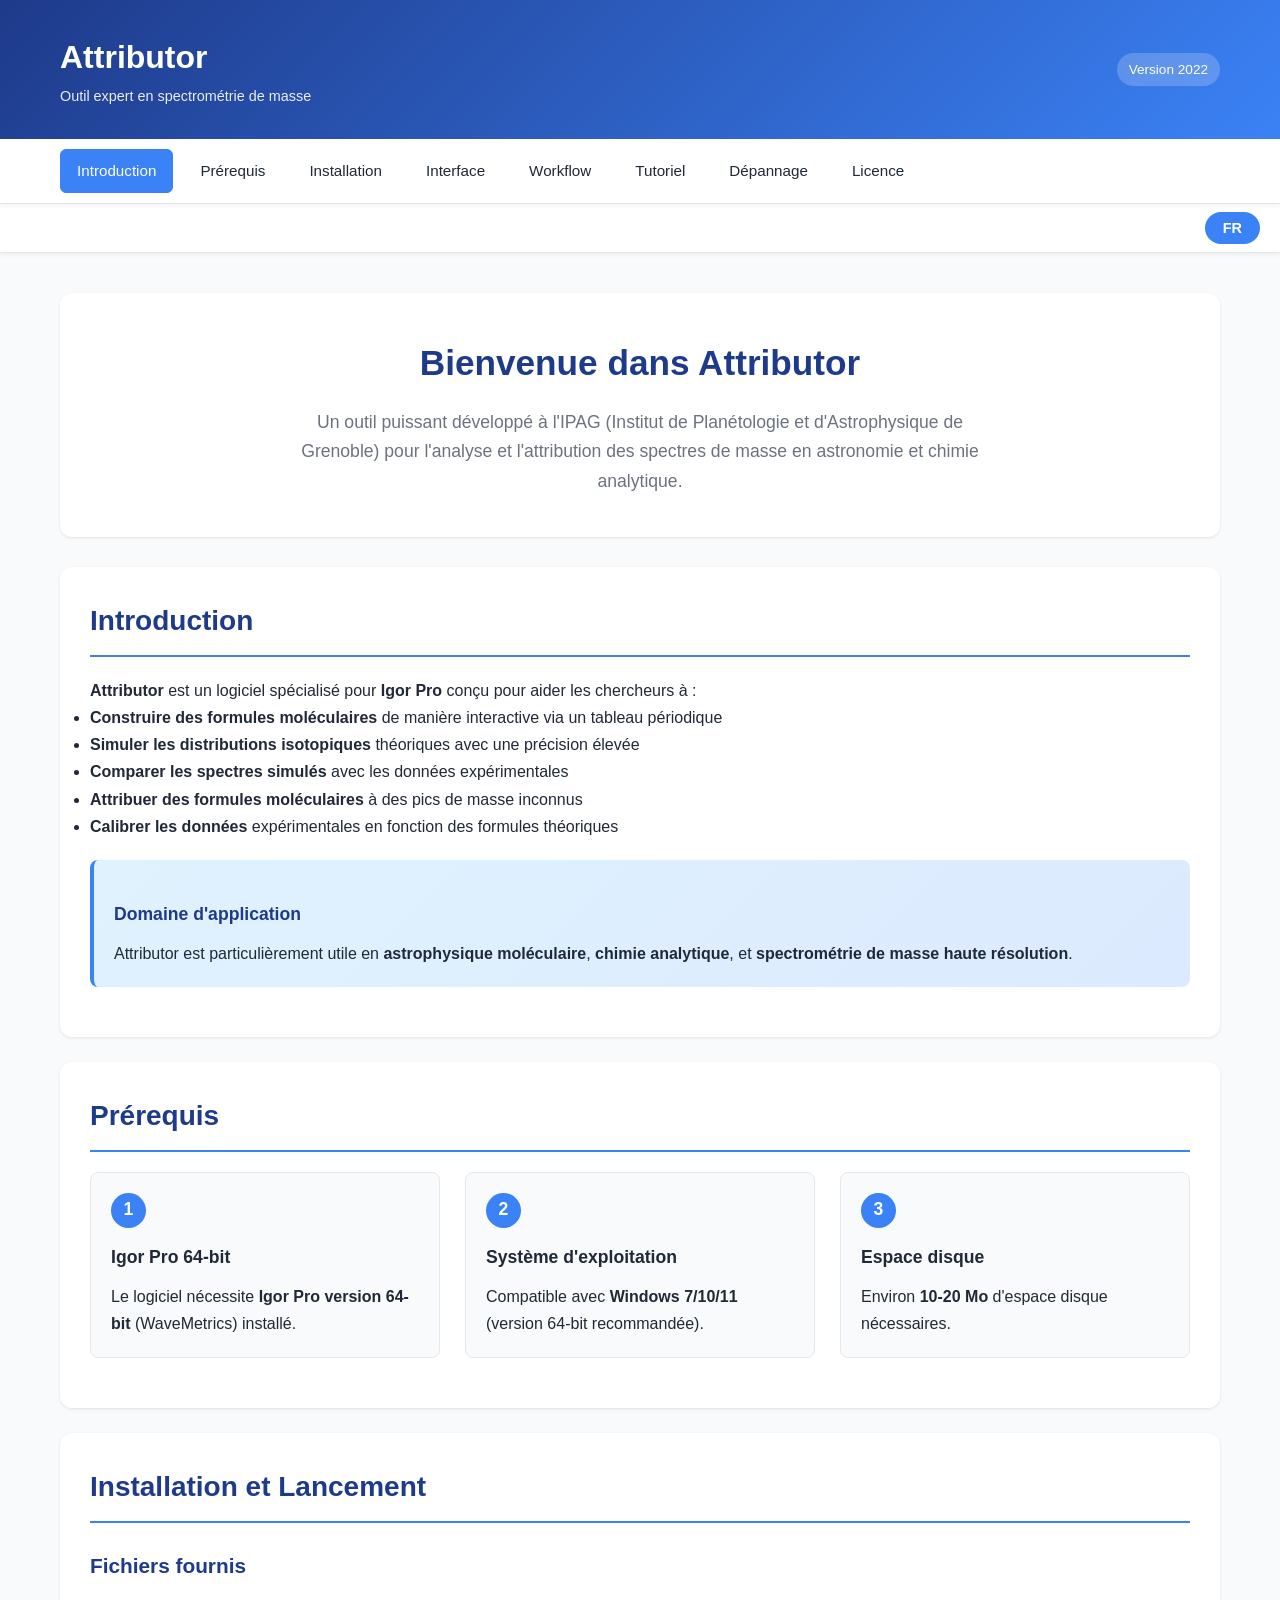
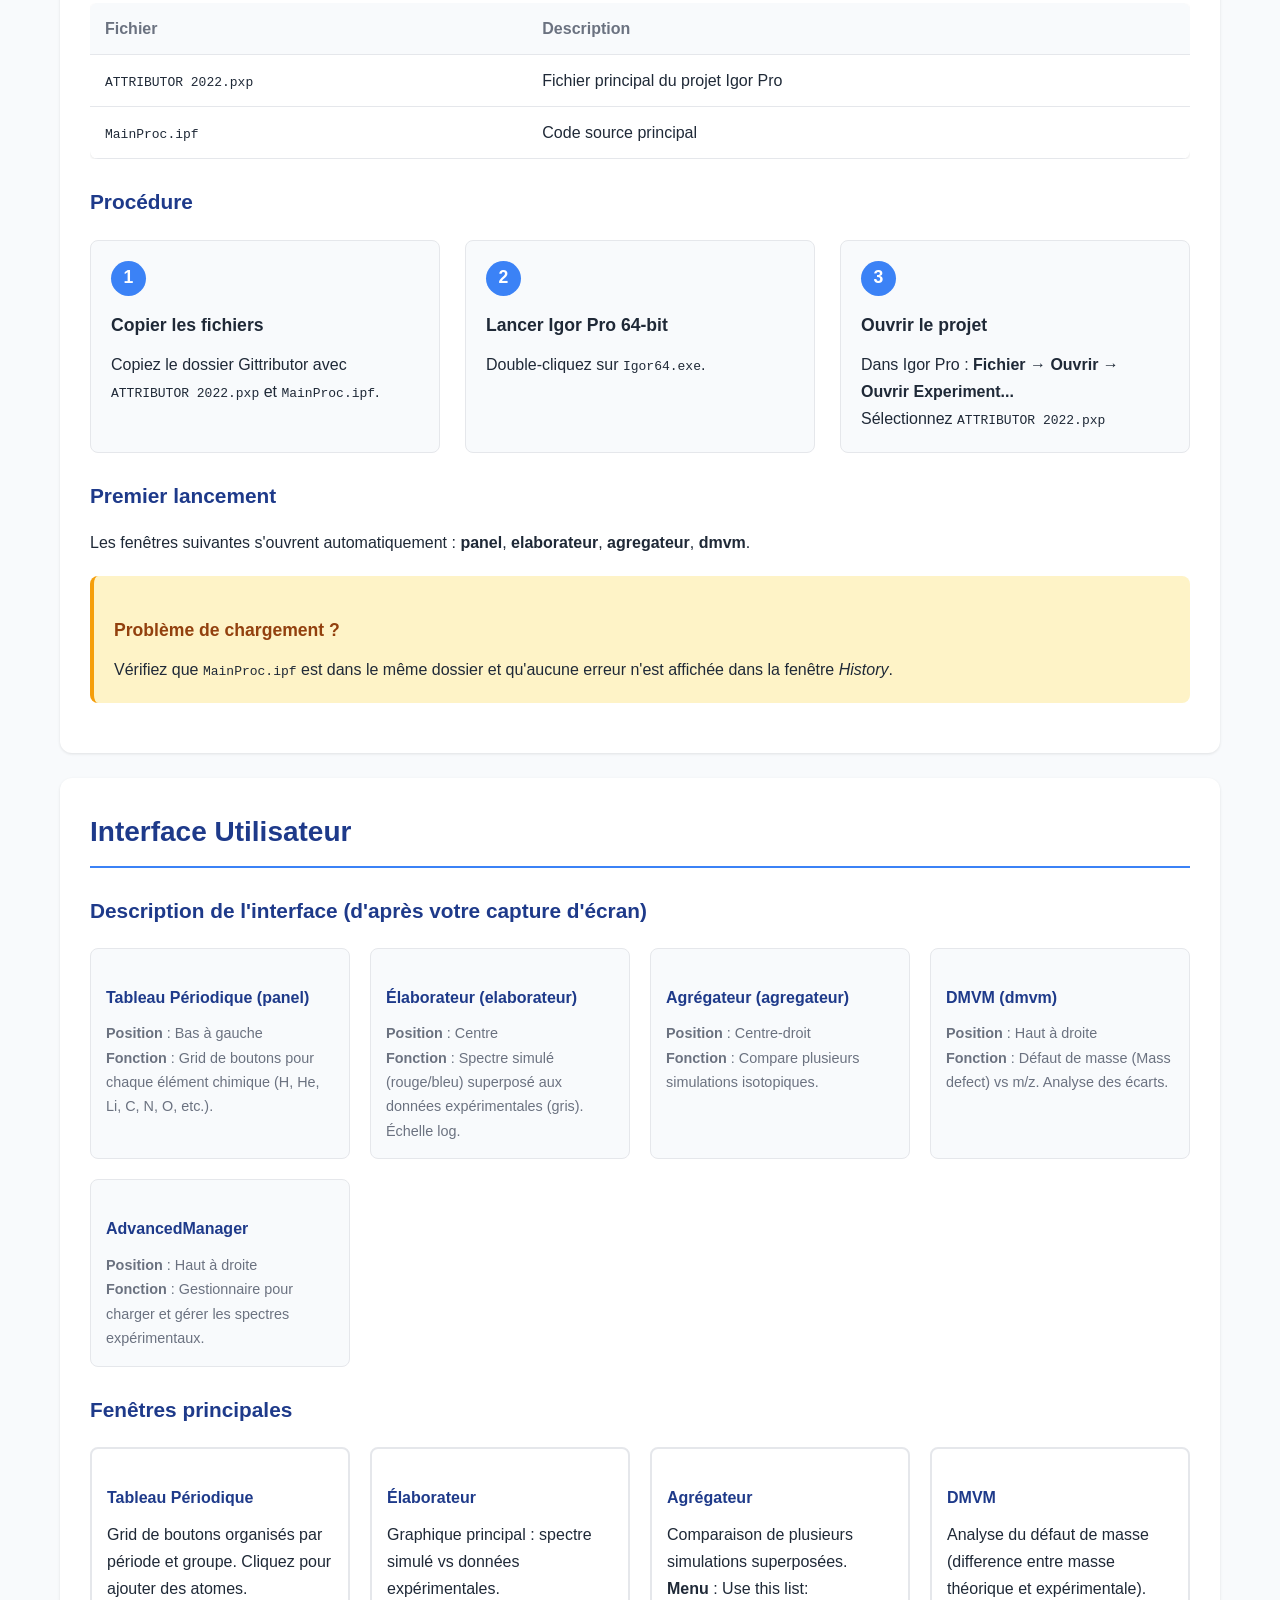
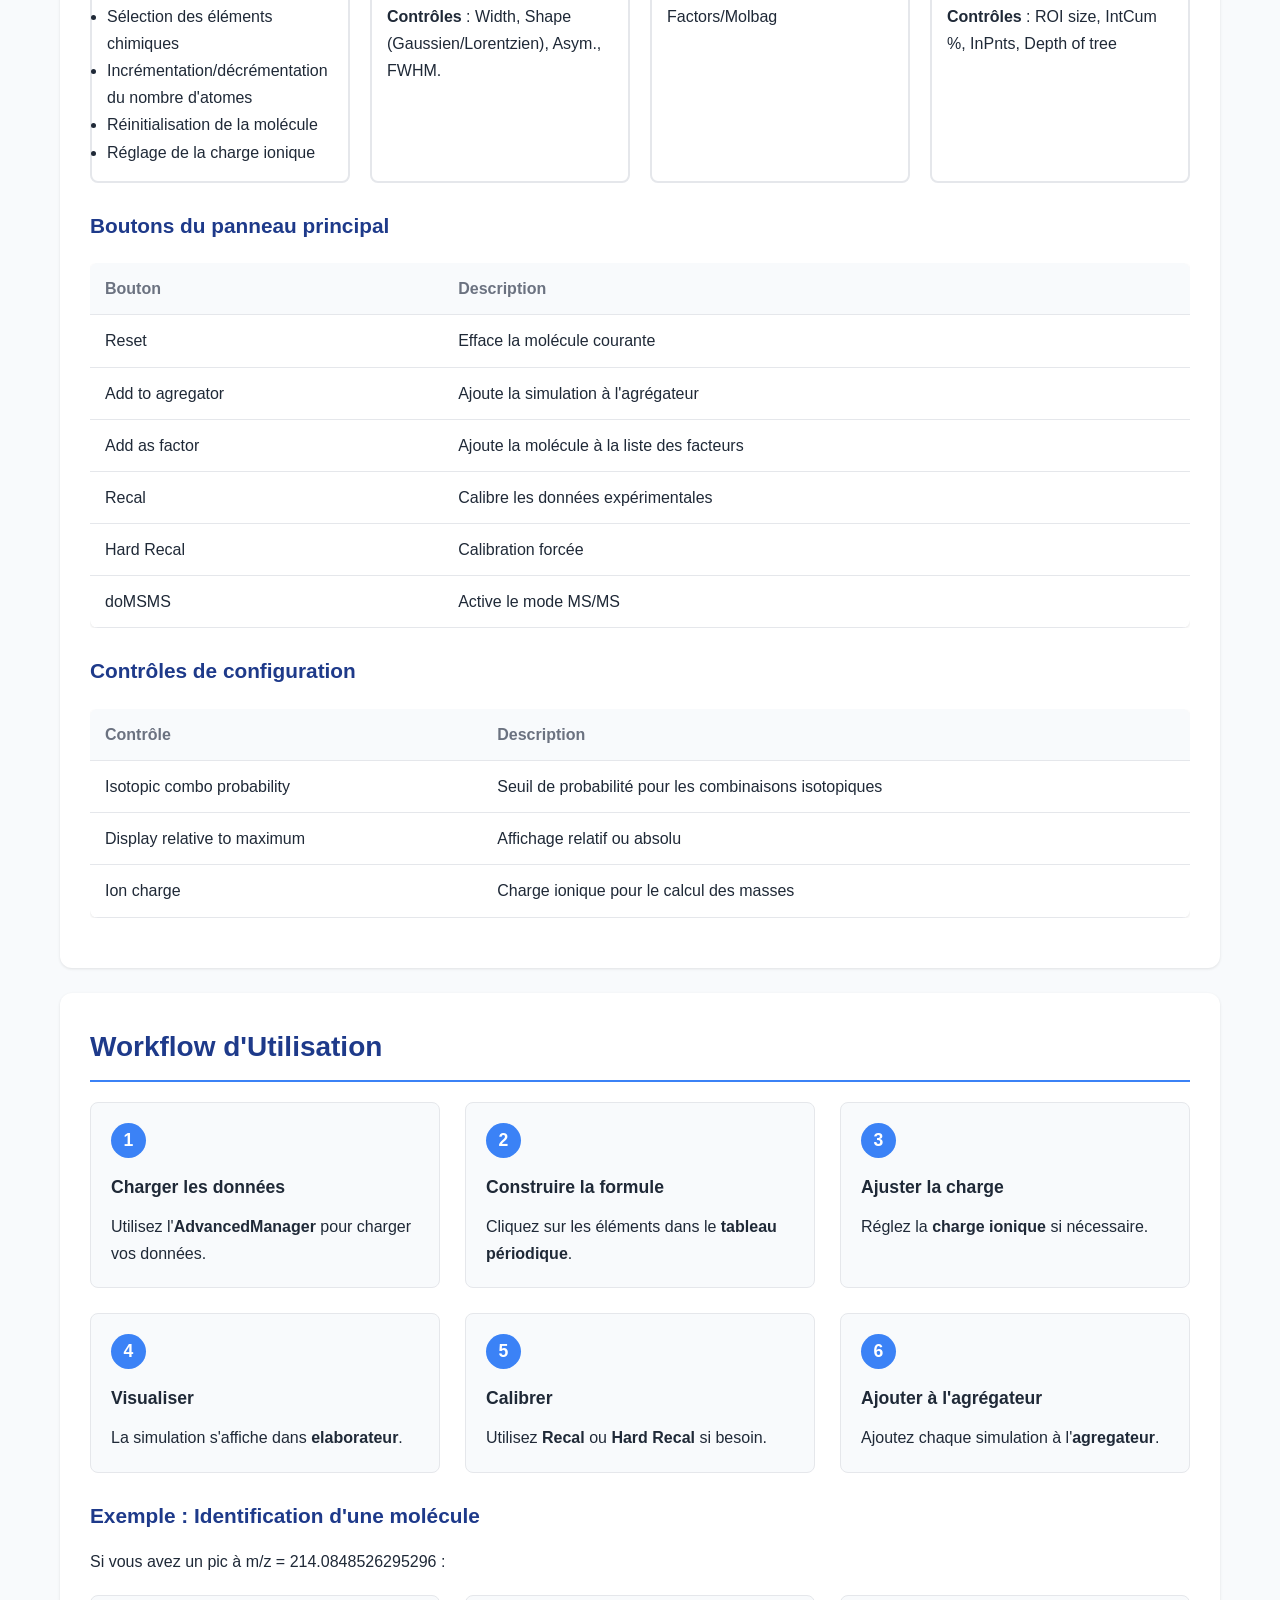
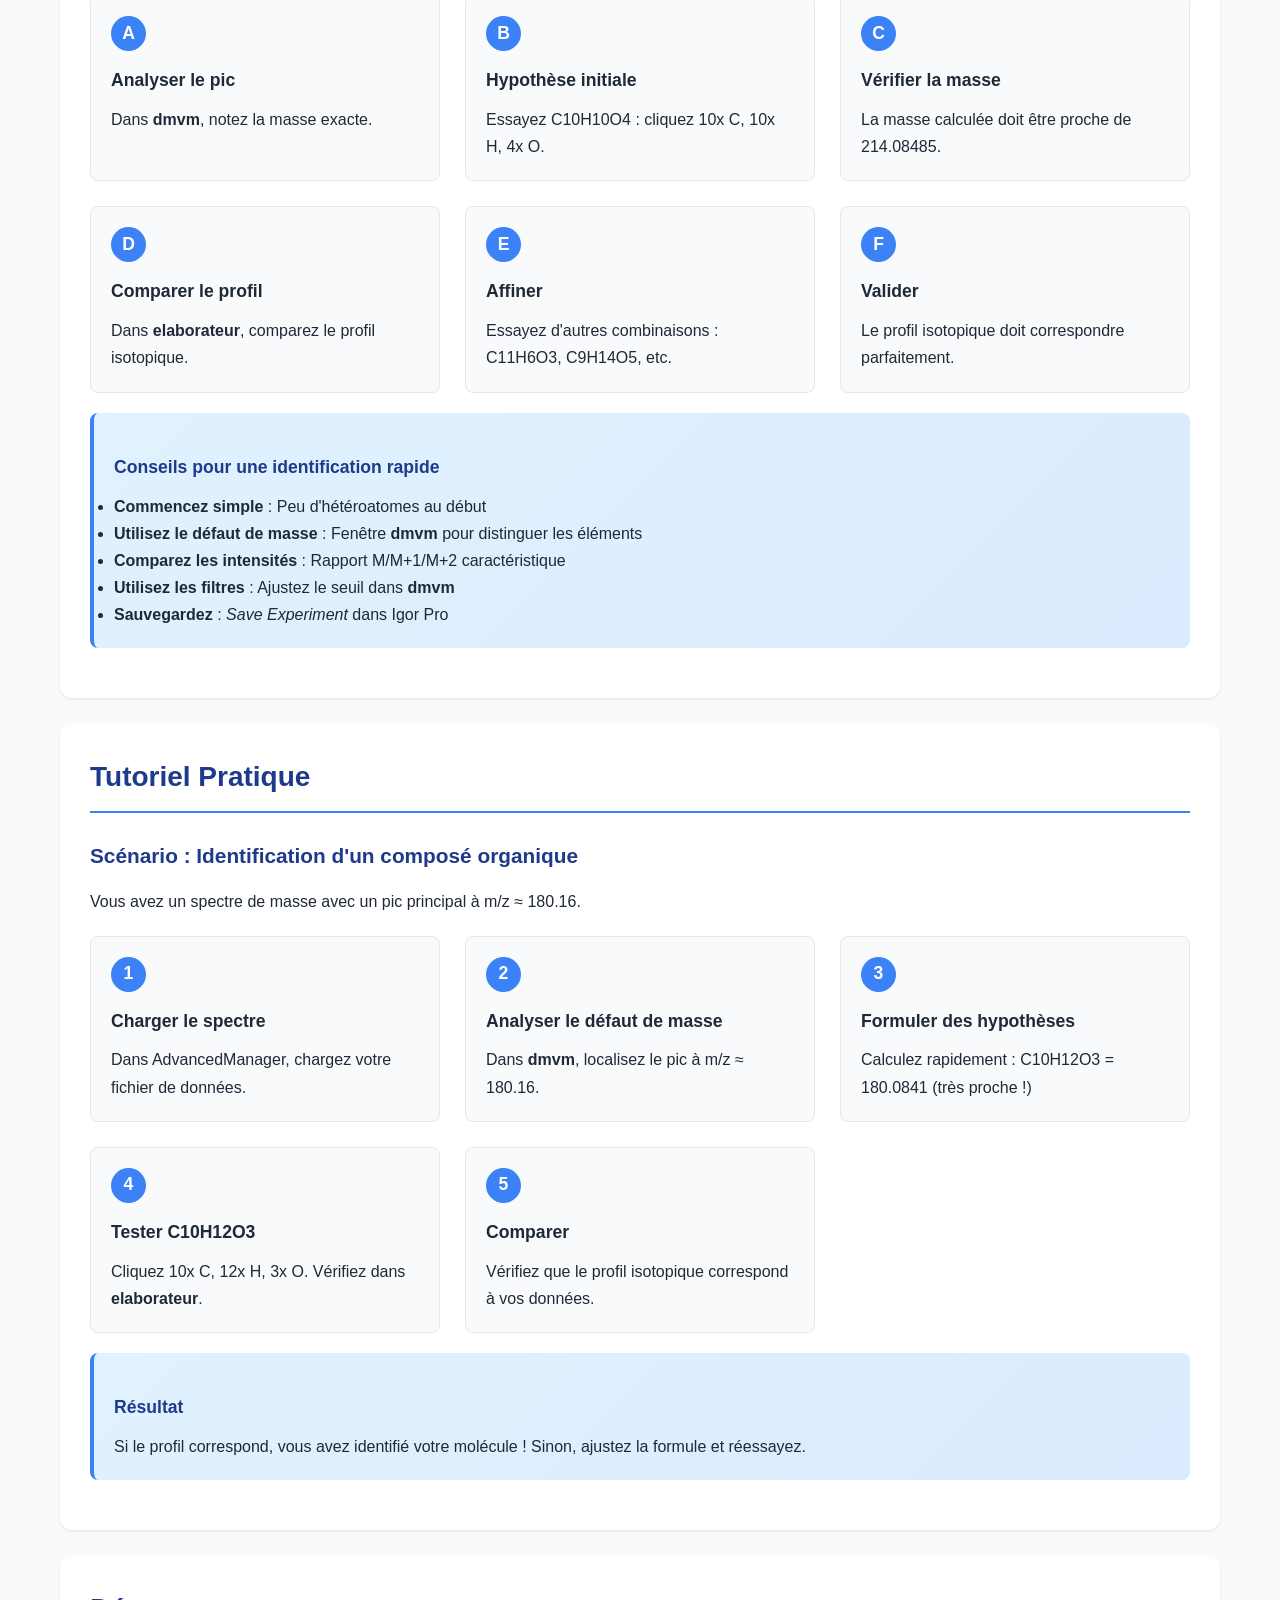
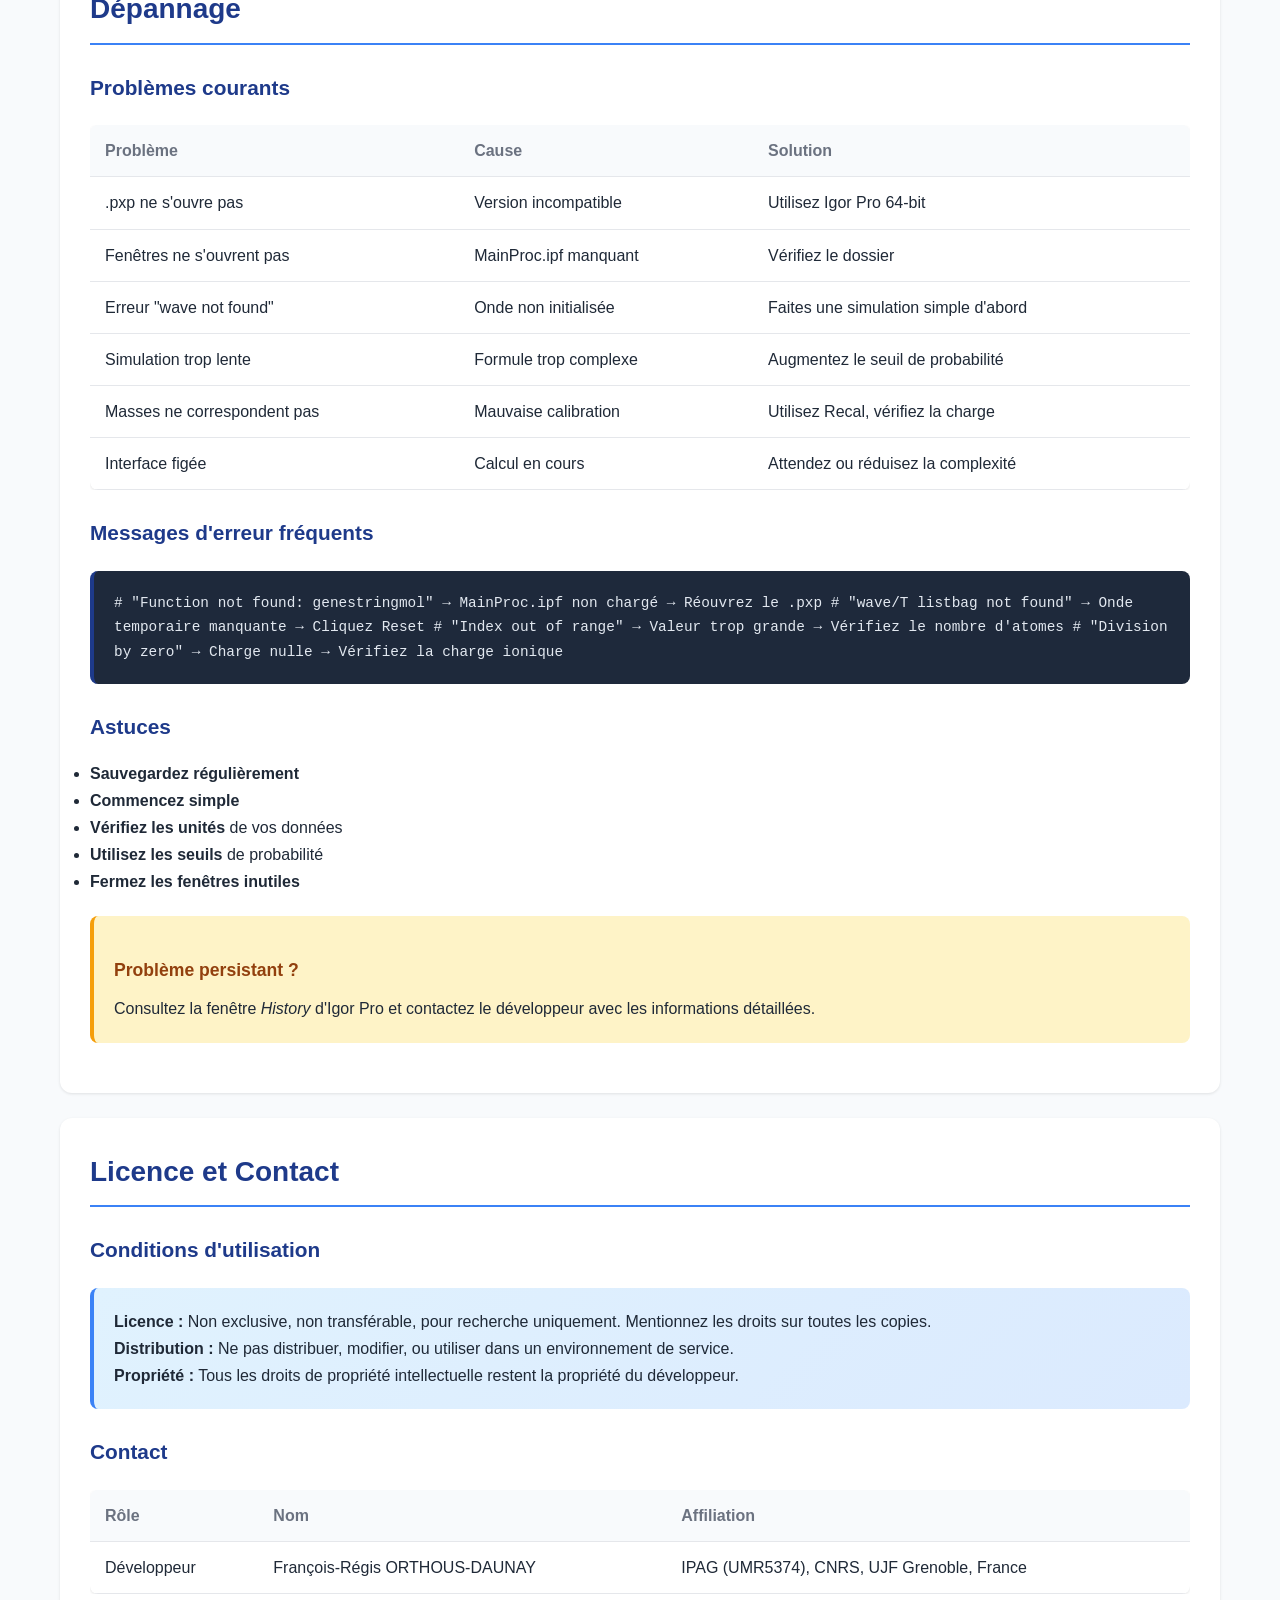
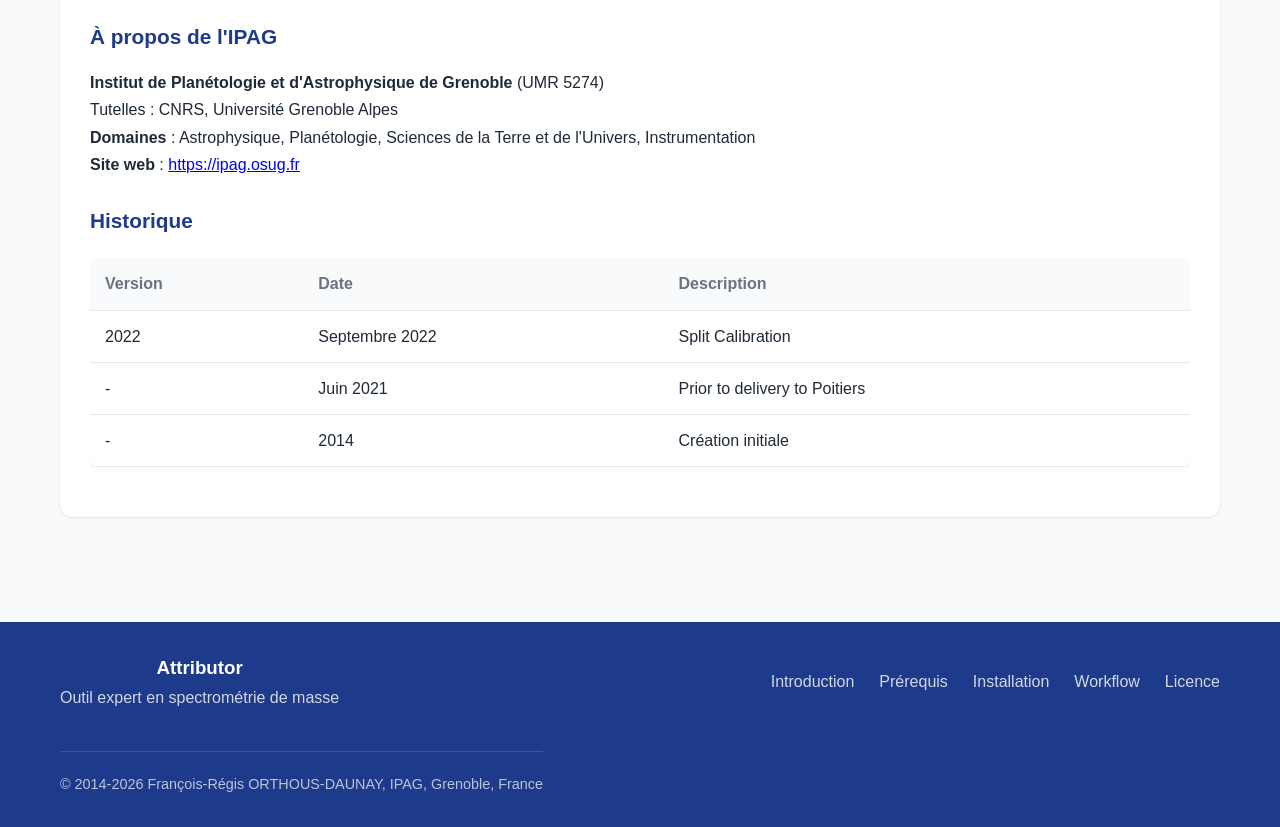
==== index.html @ c061972f "Add comprehensive full user guide with FR/EN language toggle - Created attributor-guide-full.html wi" ====
<!DOCTYPE html>
<html lang="fr">
<head>
    <meta charset="UTF-8">
    <meta http-equiv="refresh" content="0; url=attributor-guide.html">
    <title>Redirection vers Attributor Guide</title>
</head>
<body>
    <p>Si vous n'êtes pas redirigé automatiquement, cliquez <a href="attributor-guide.html">ici</a>.</p>
</body>
</html>
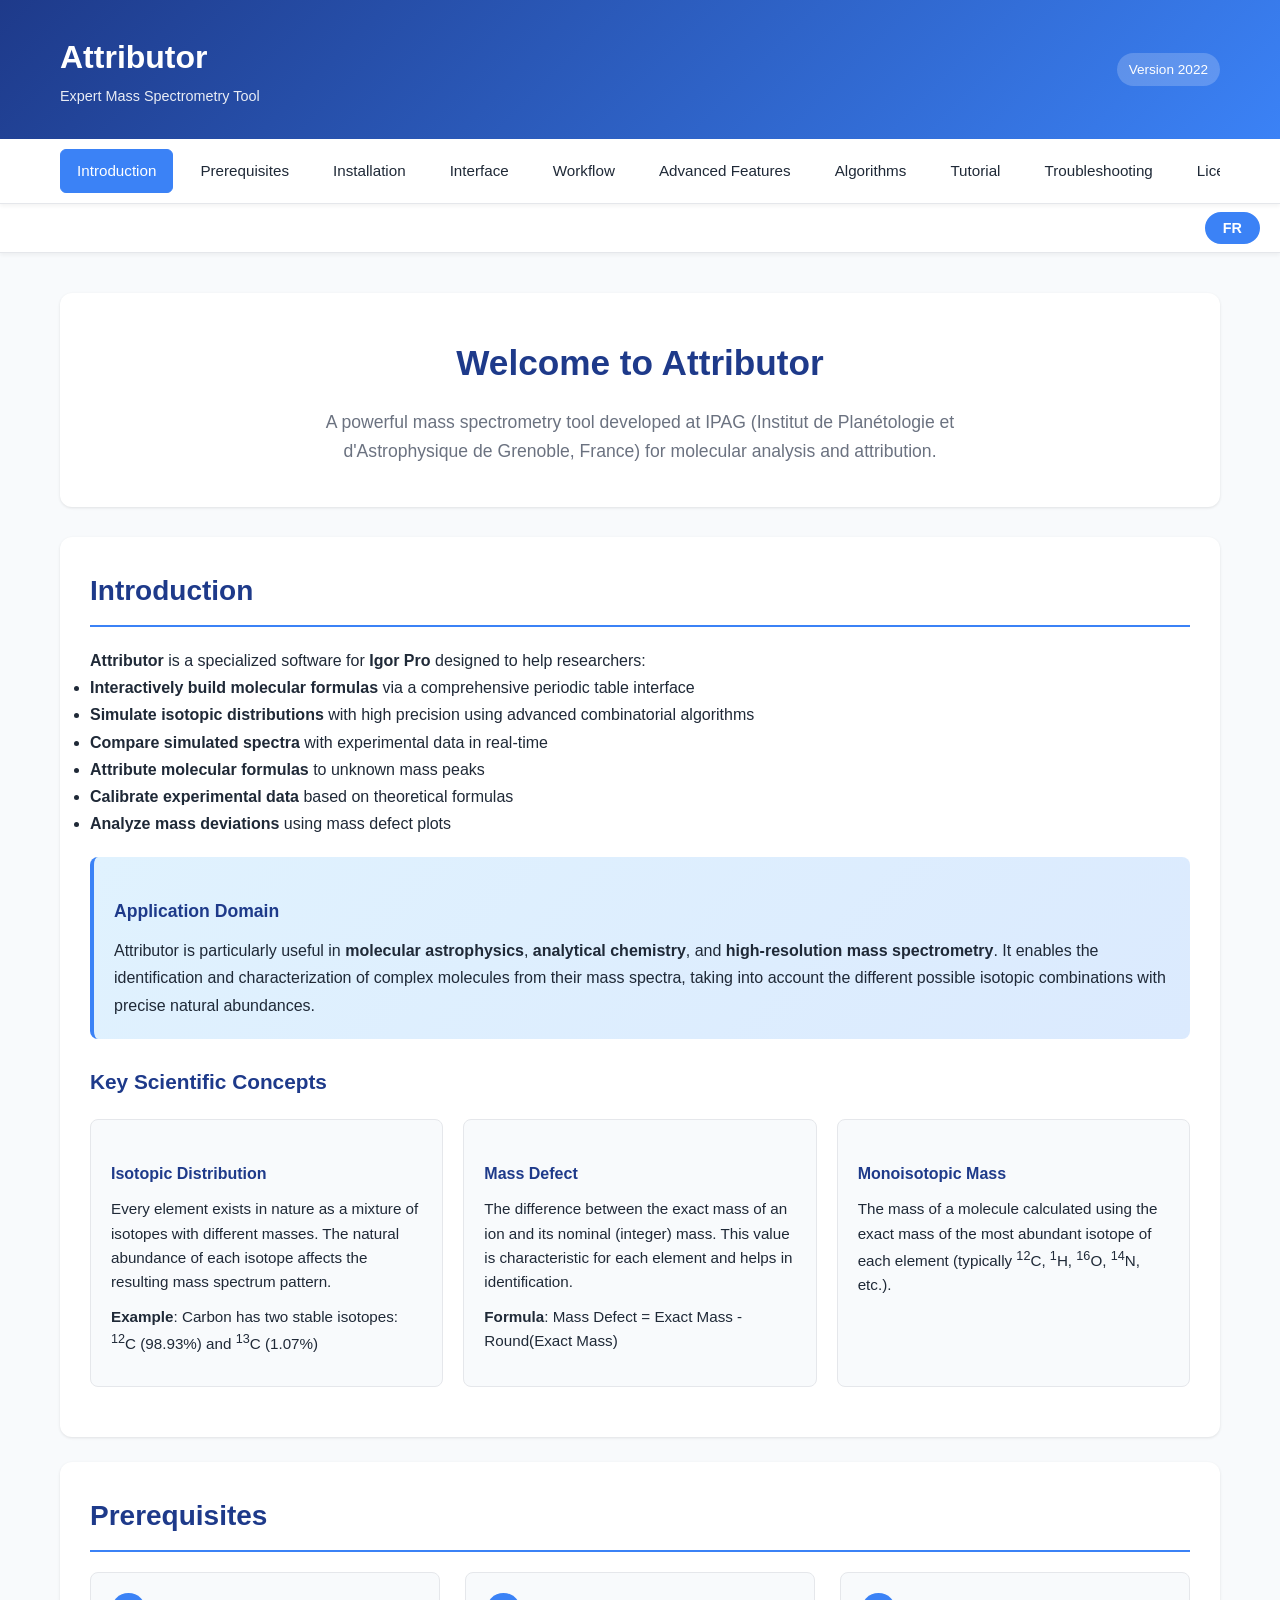
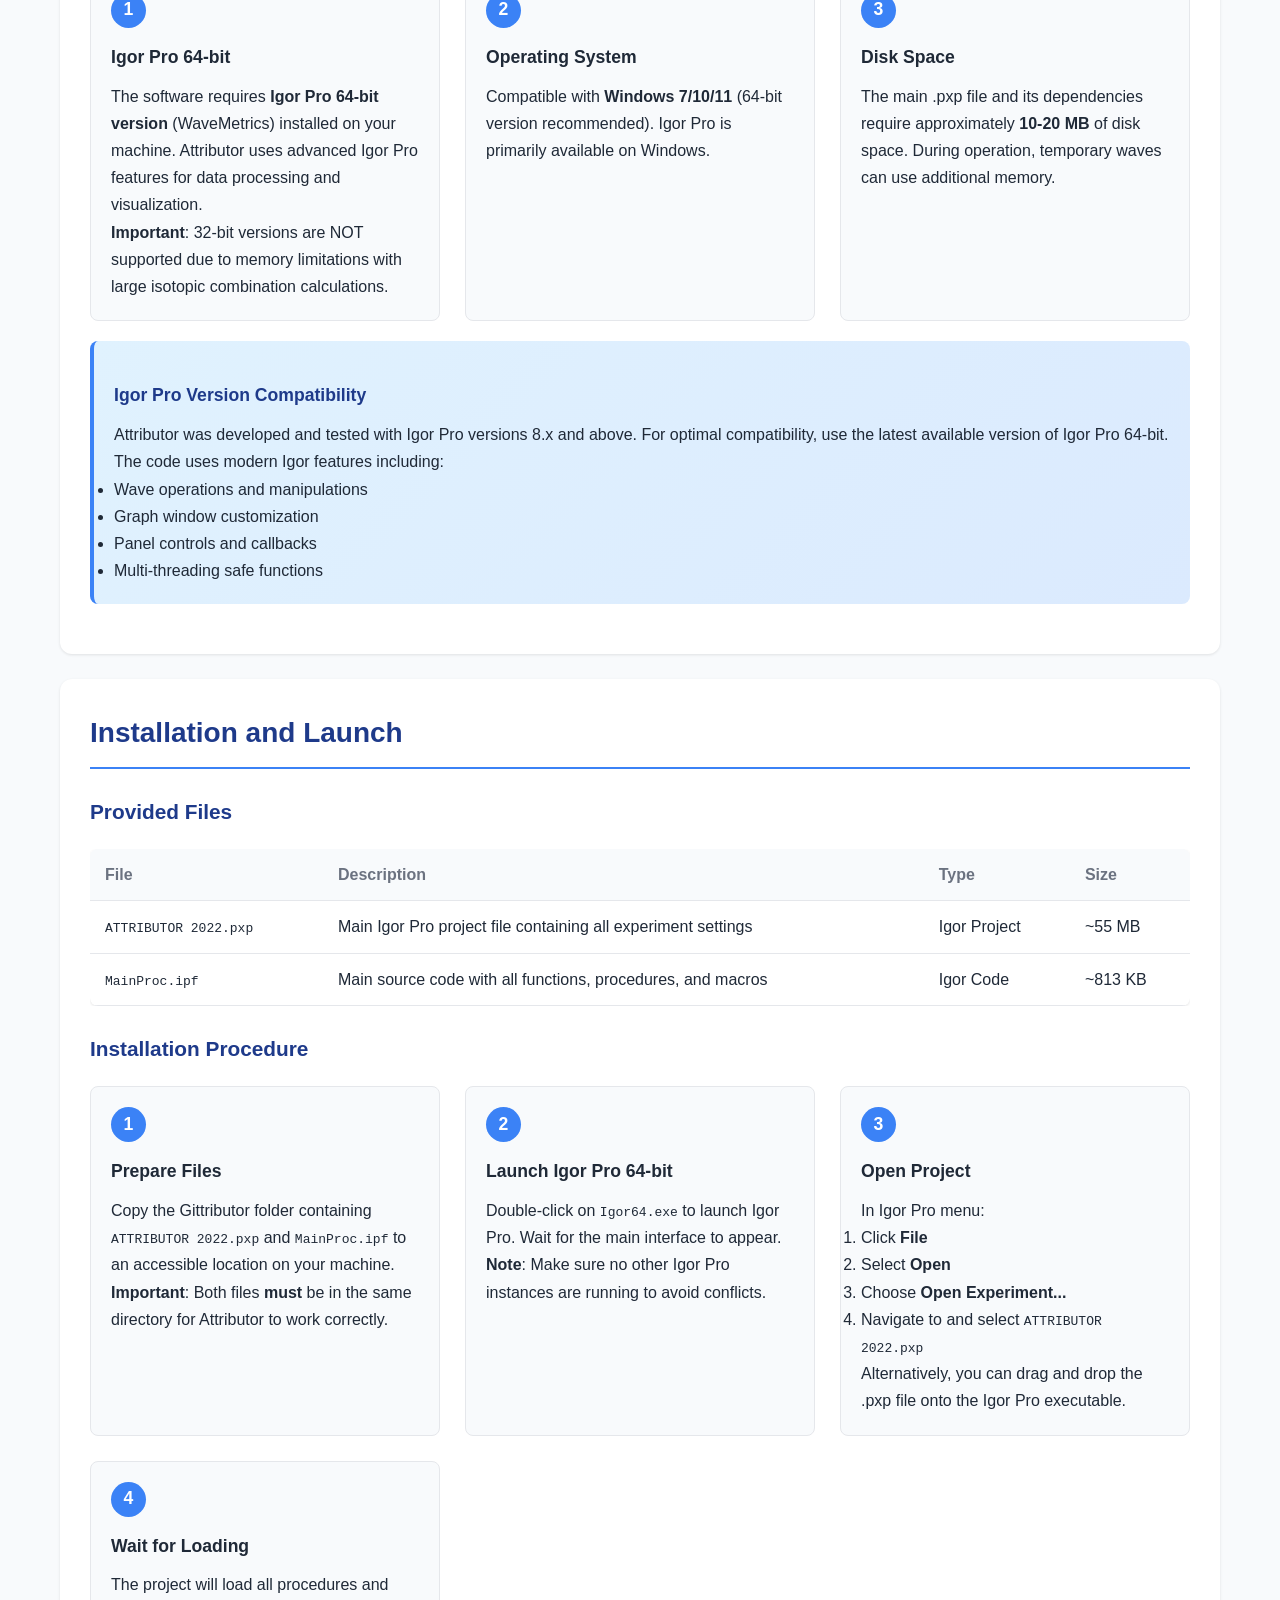
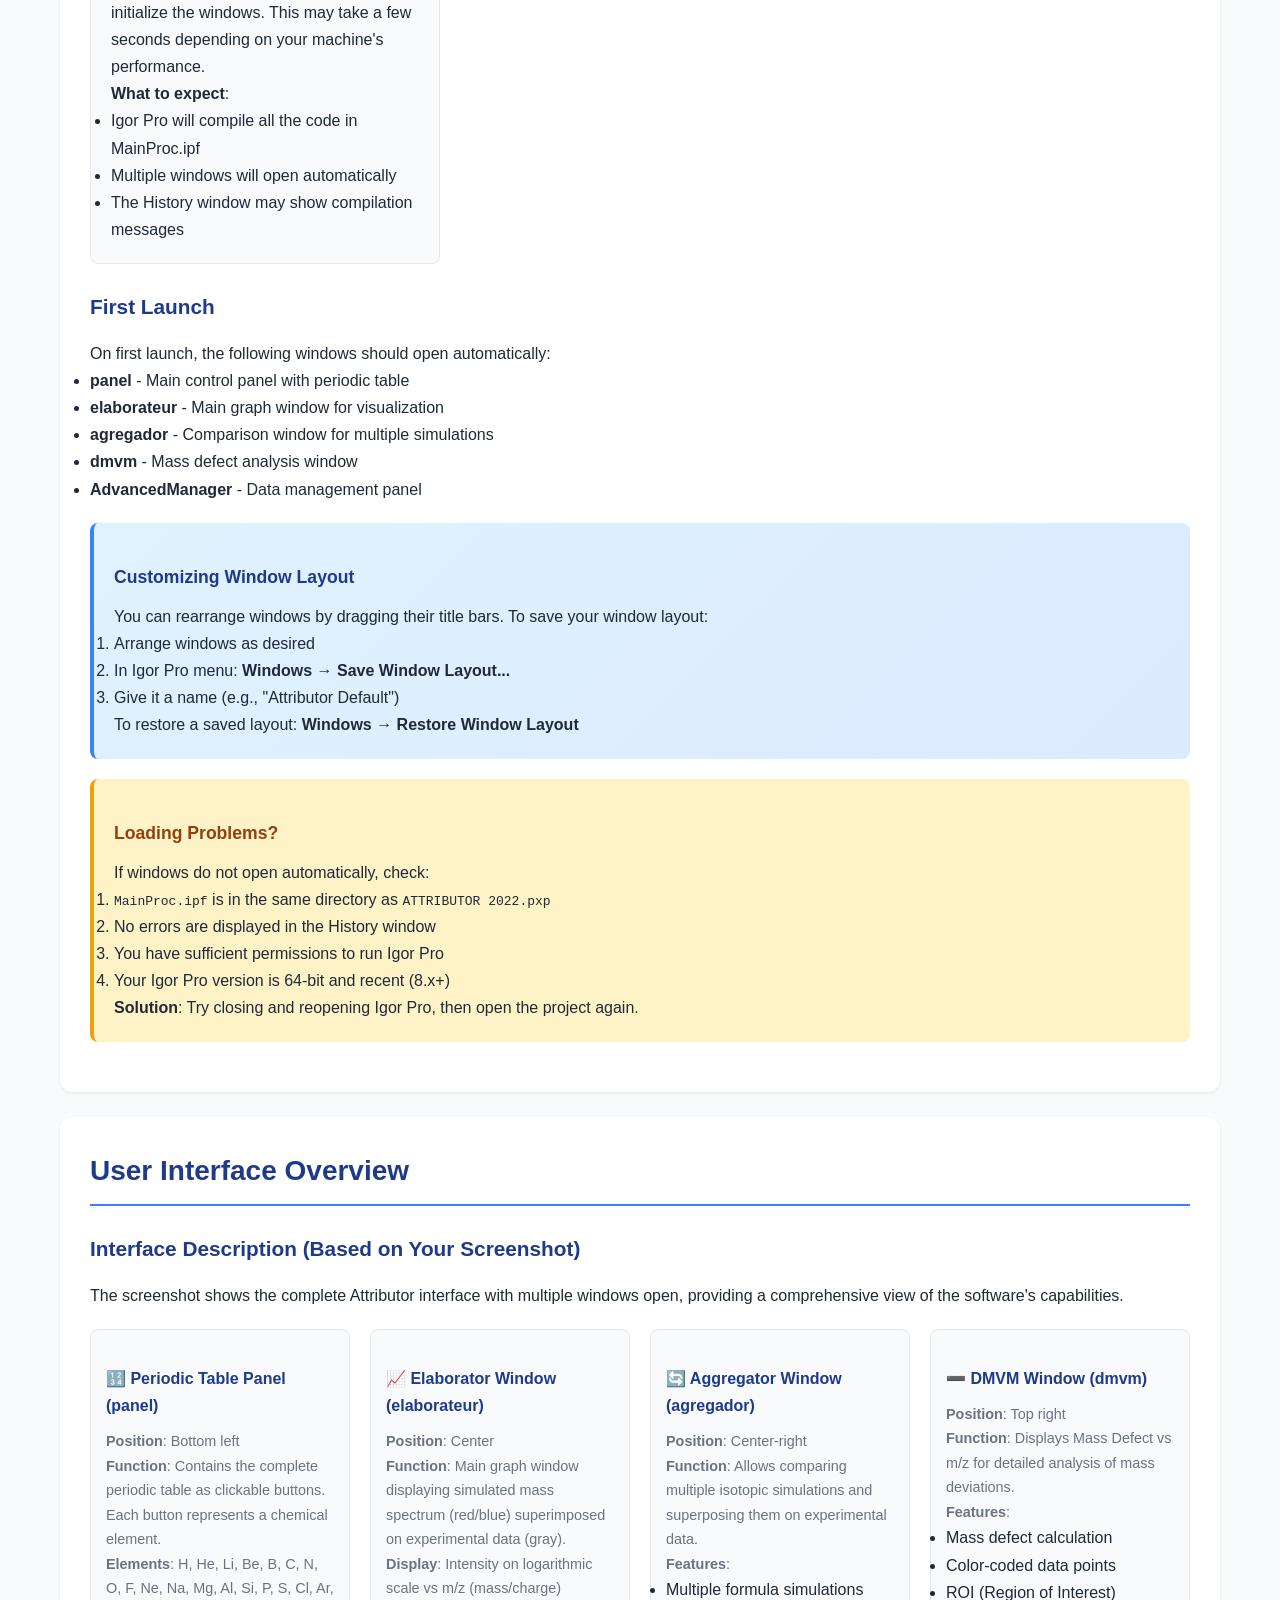
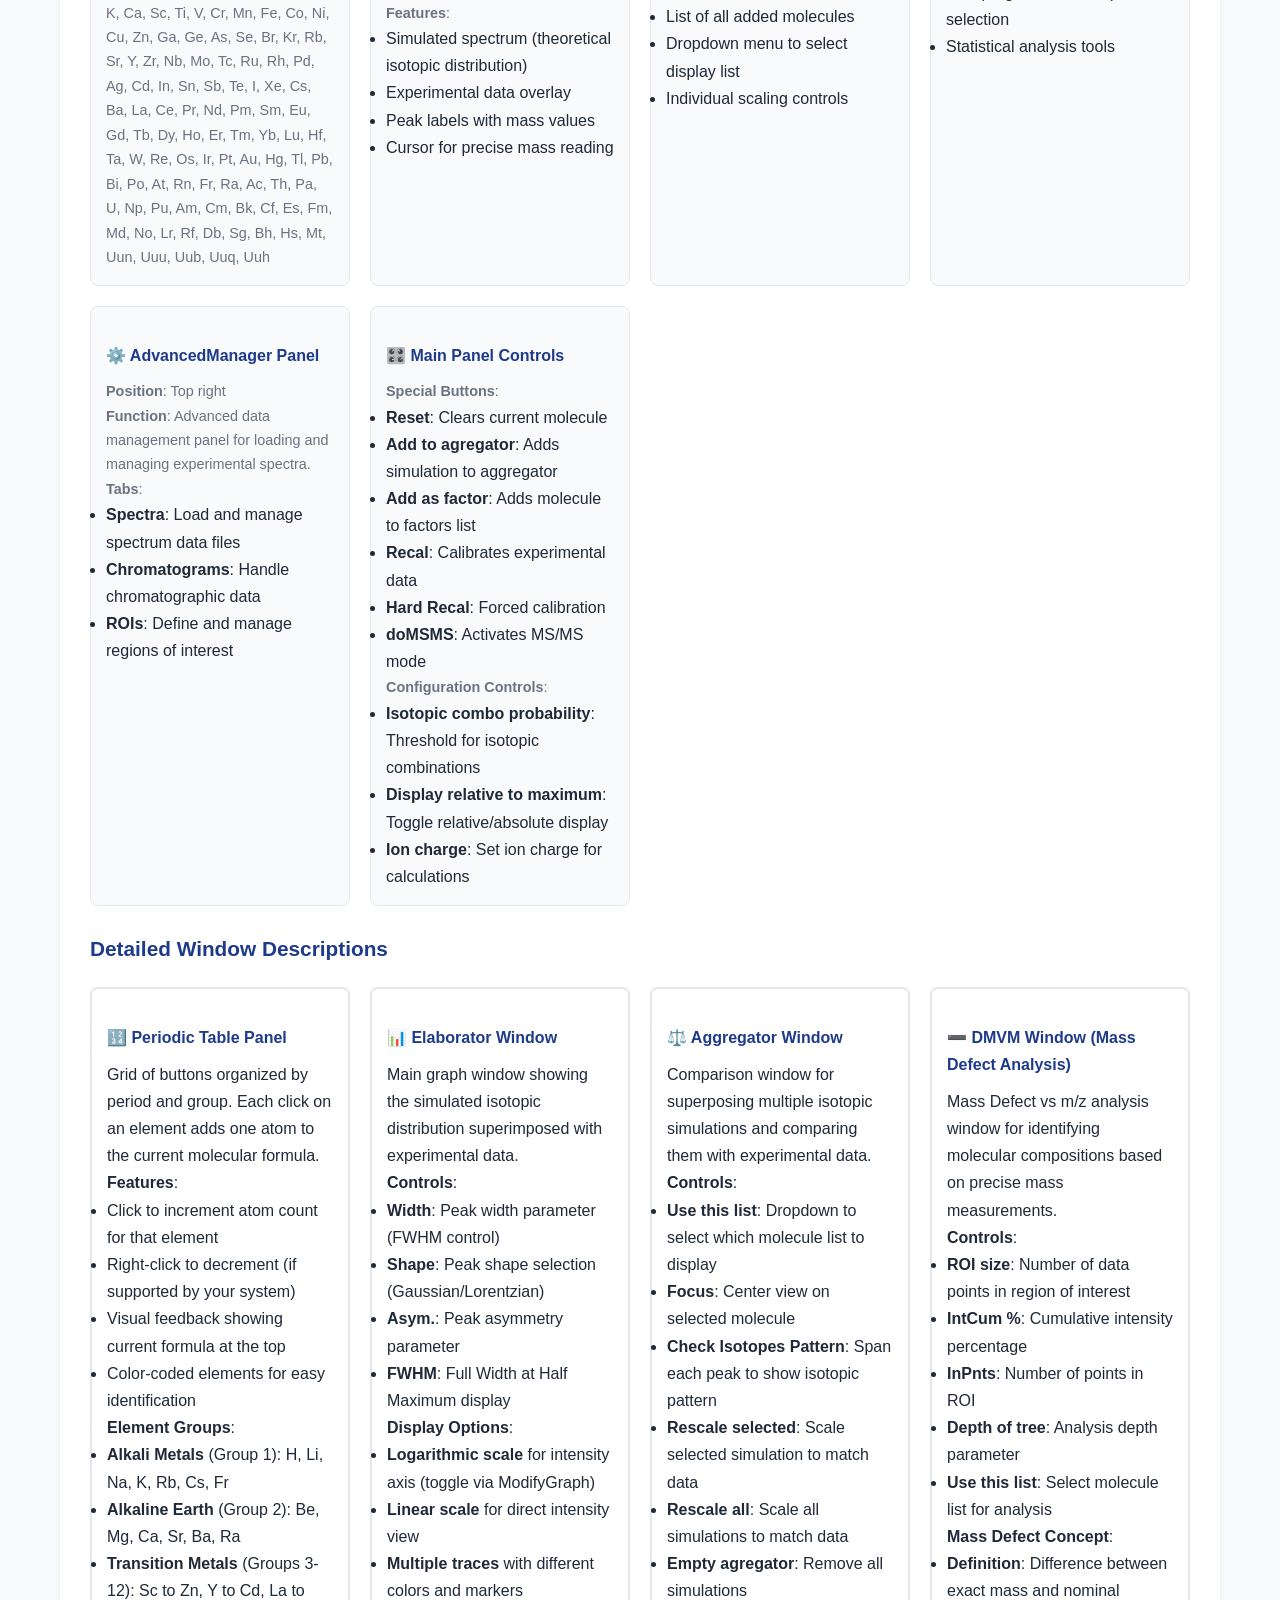
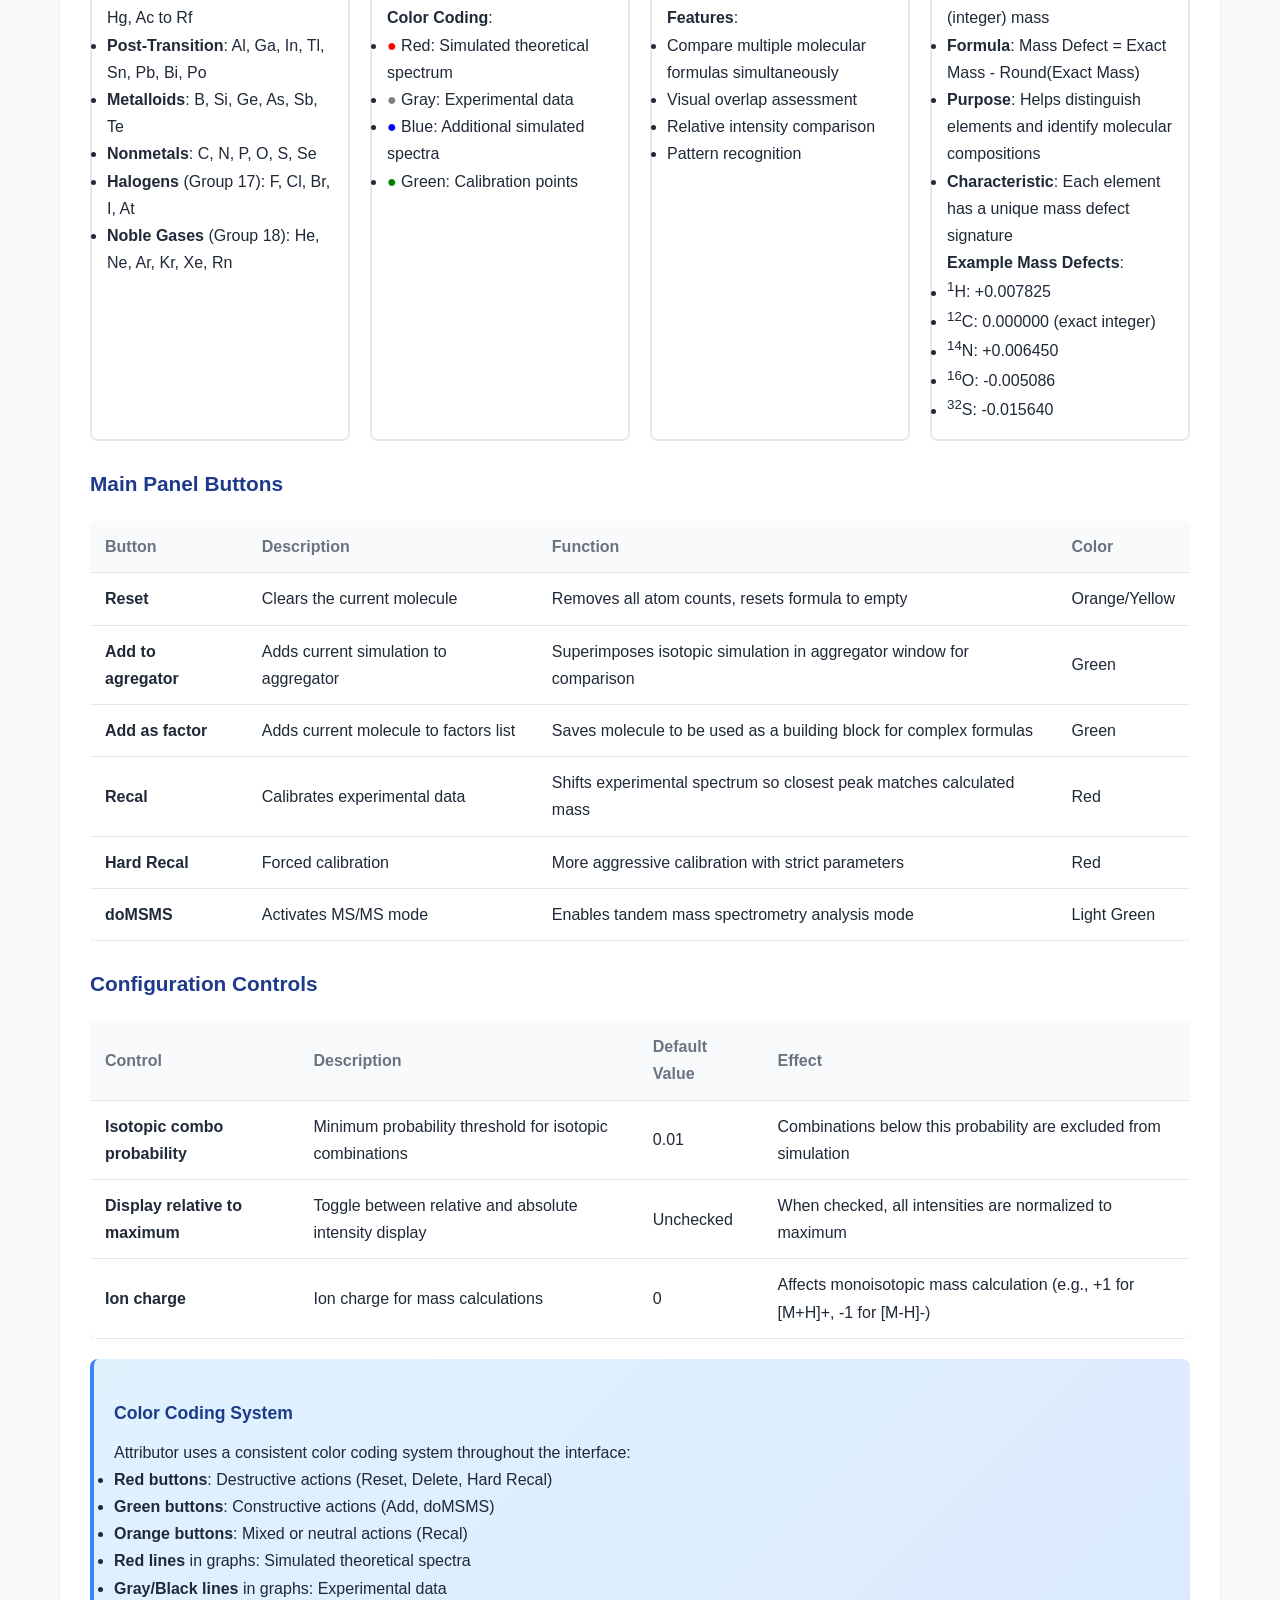
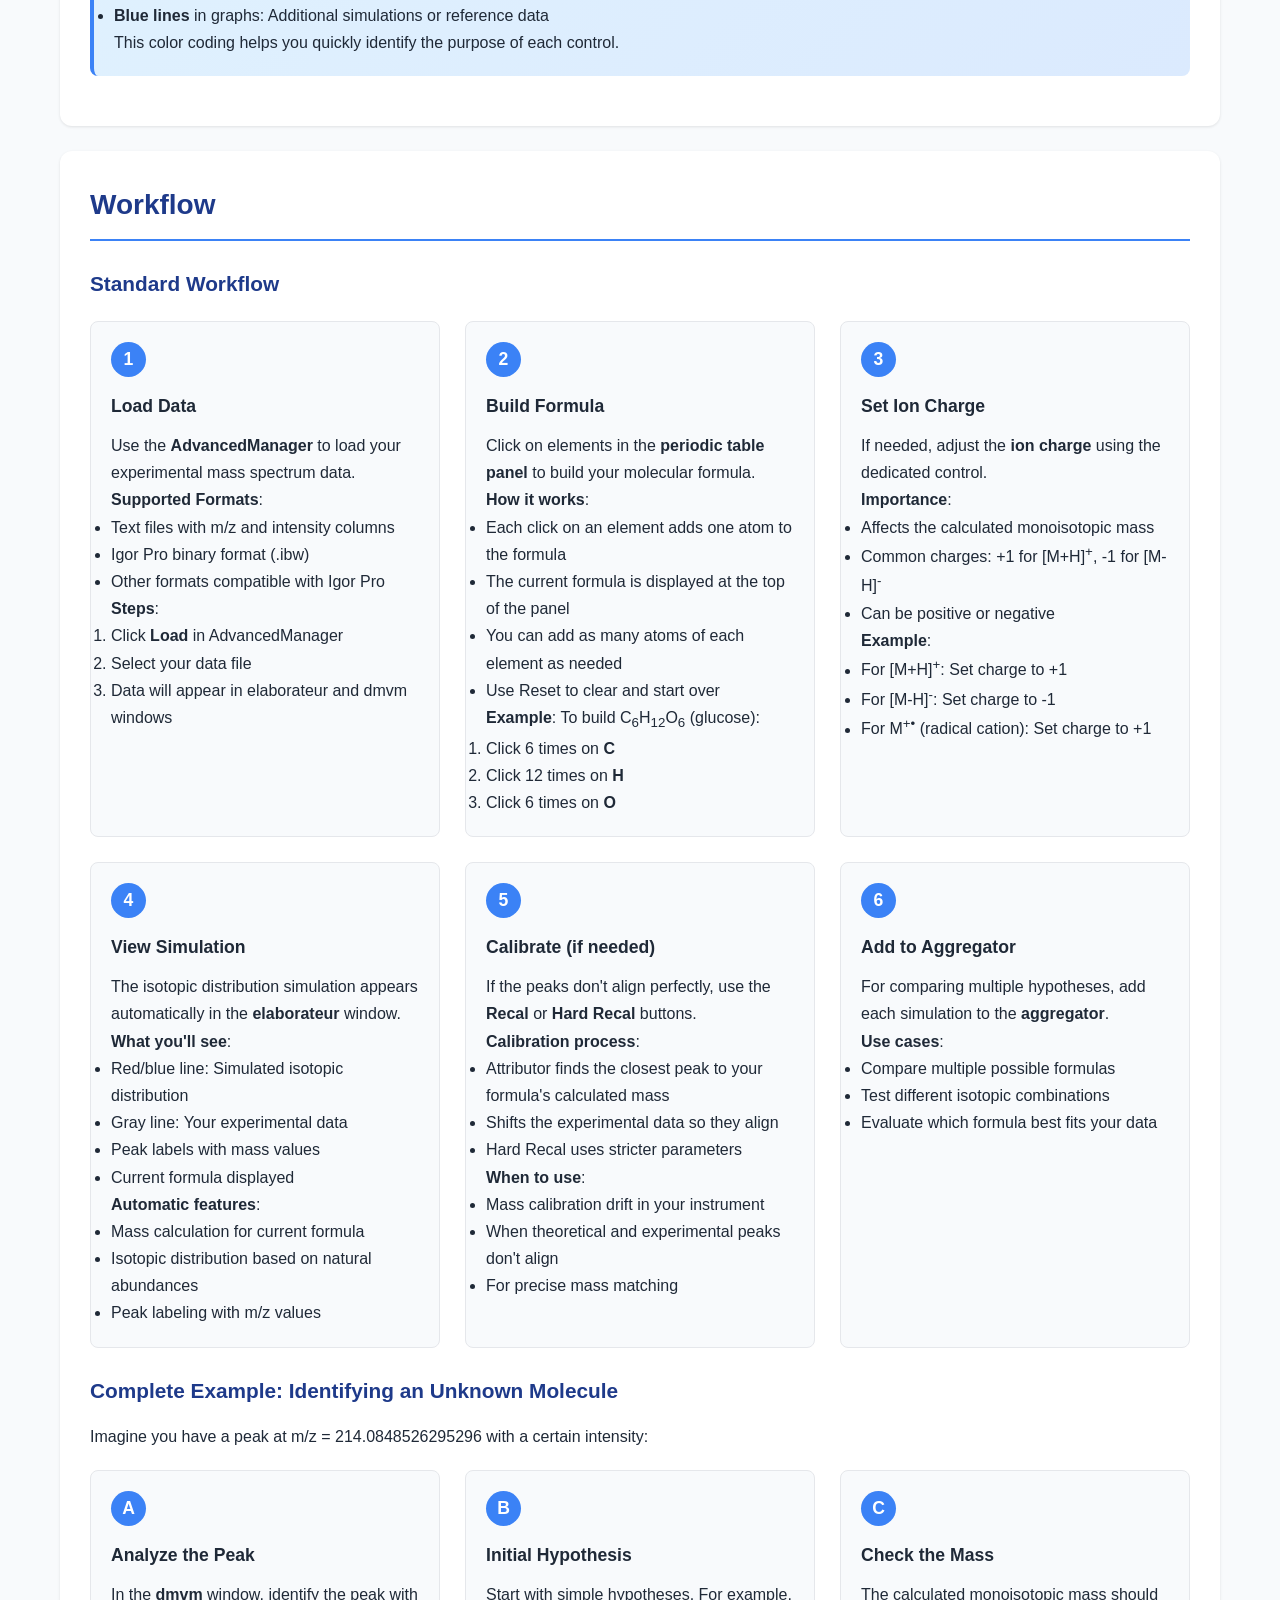
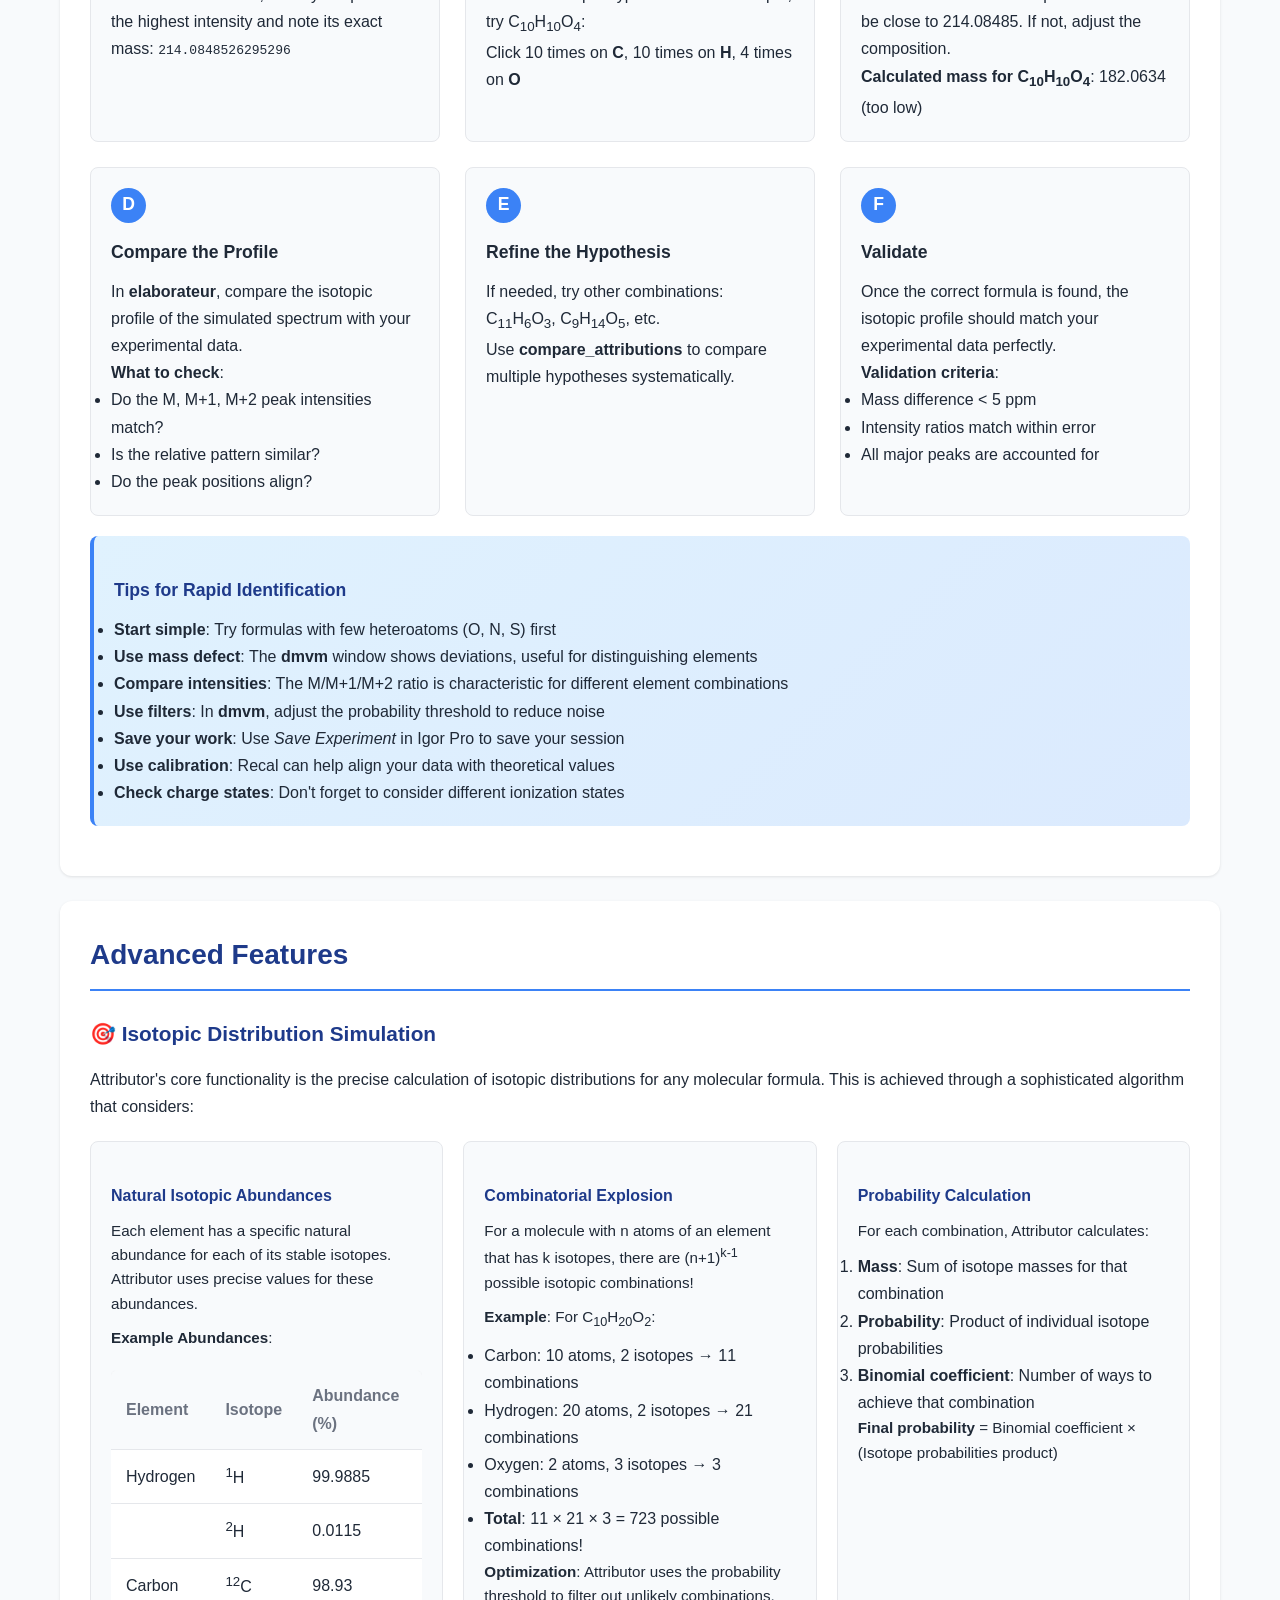
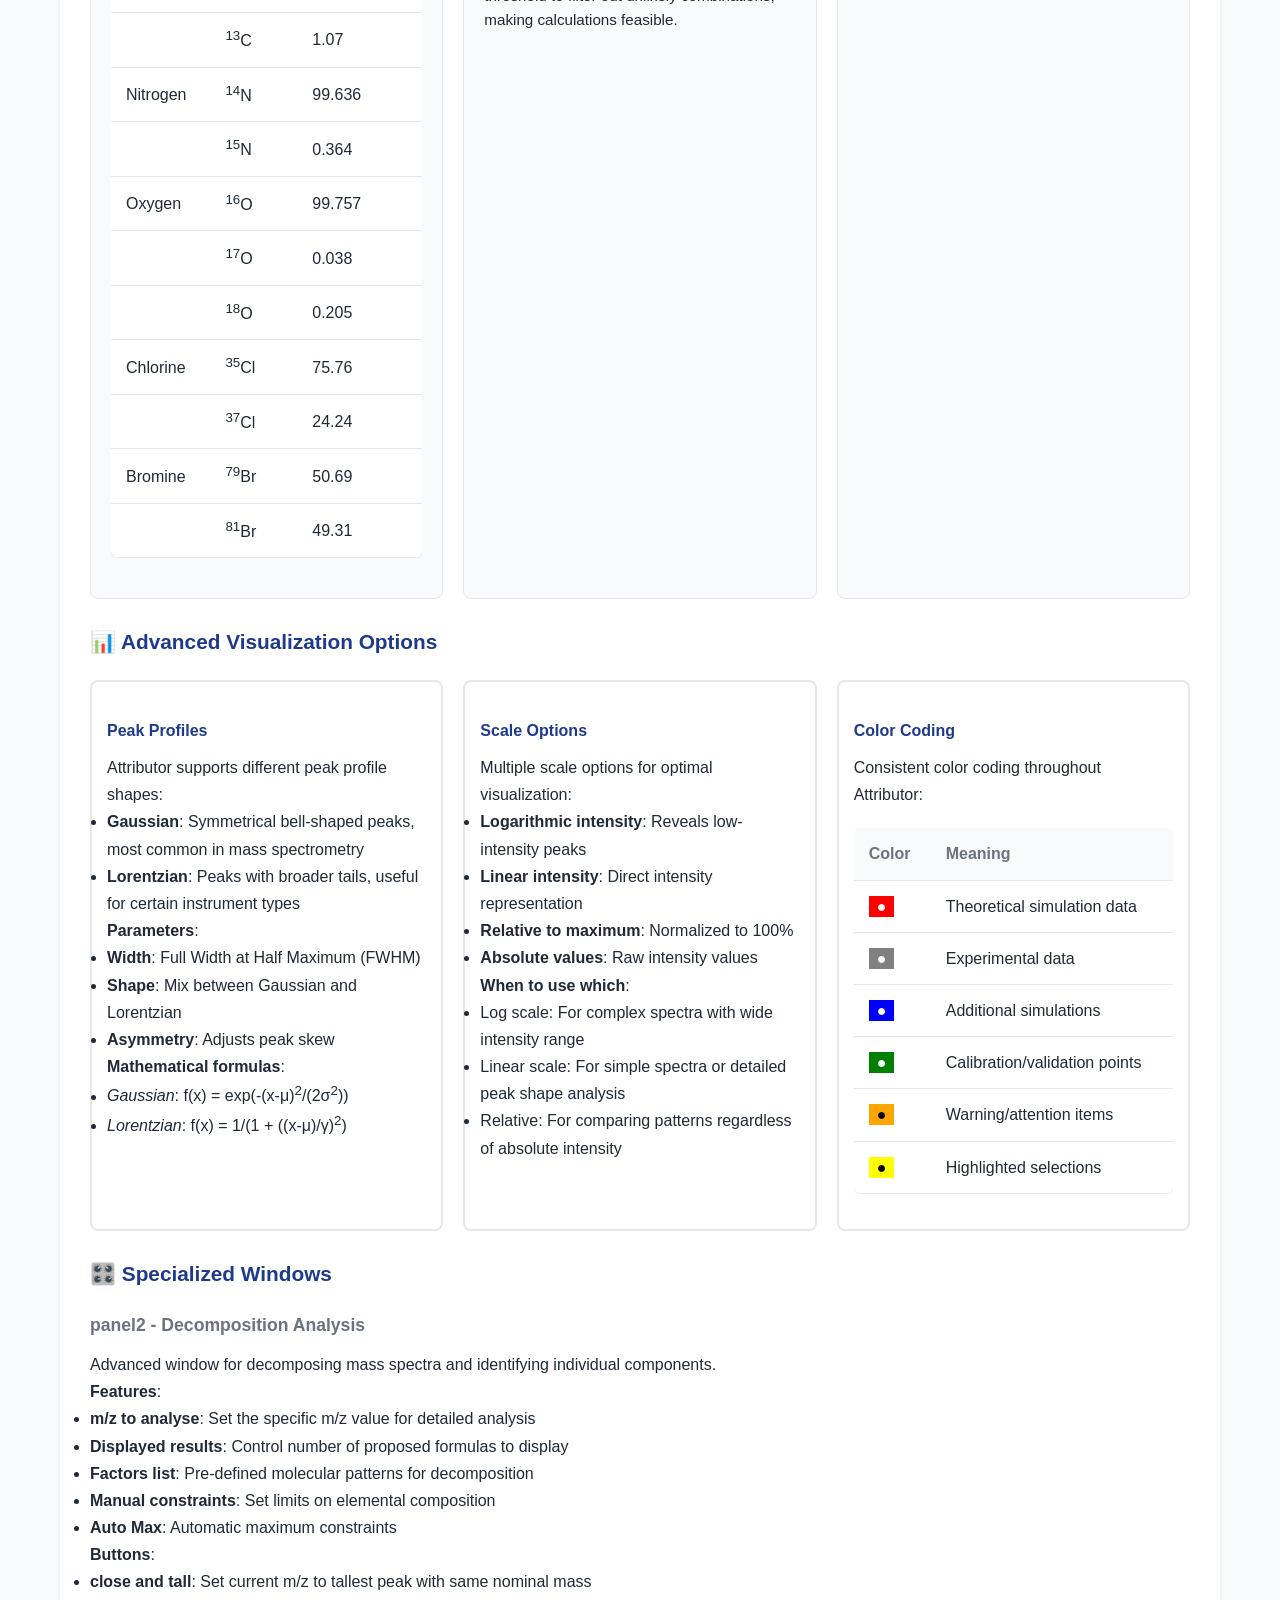
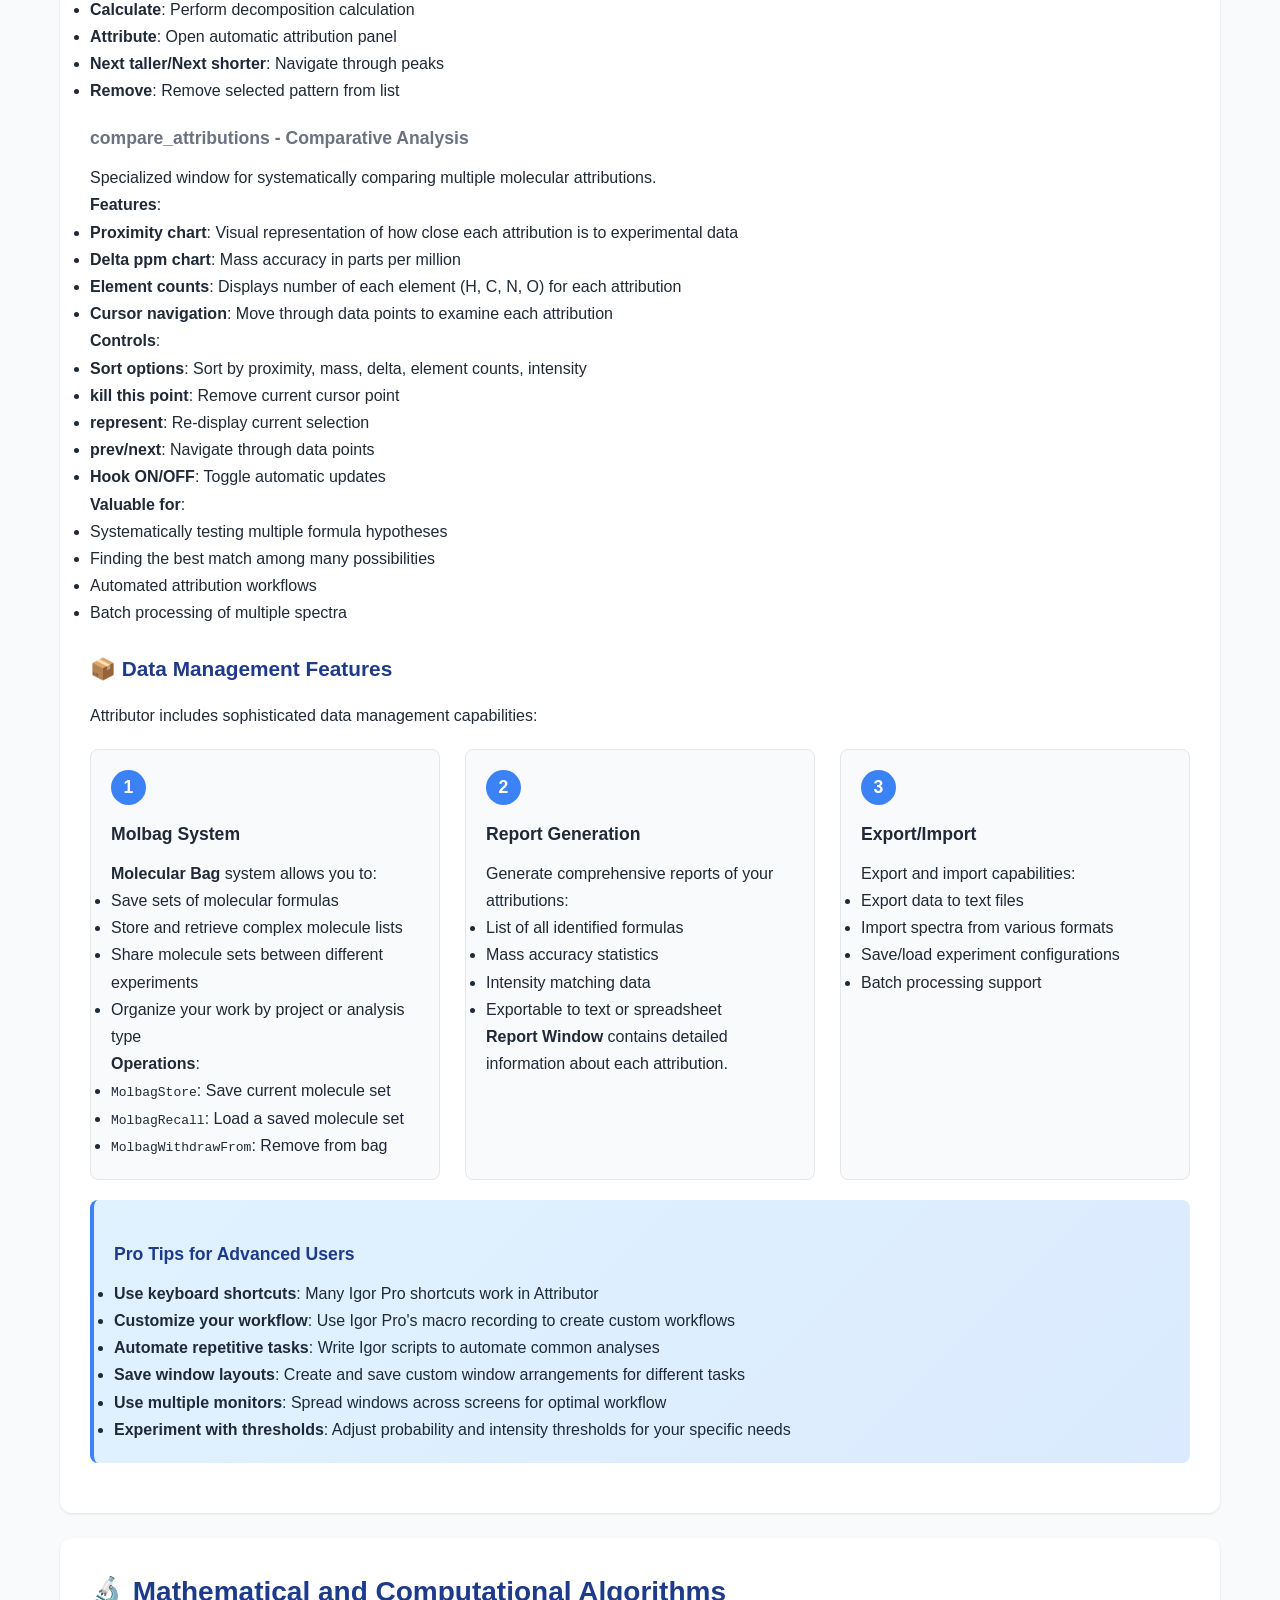
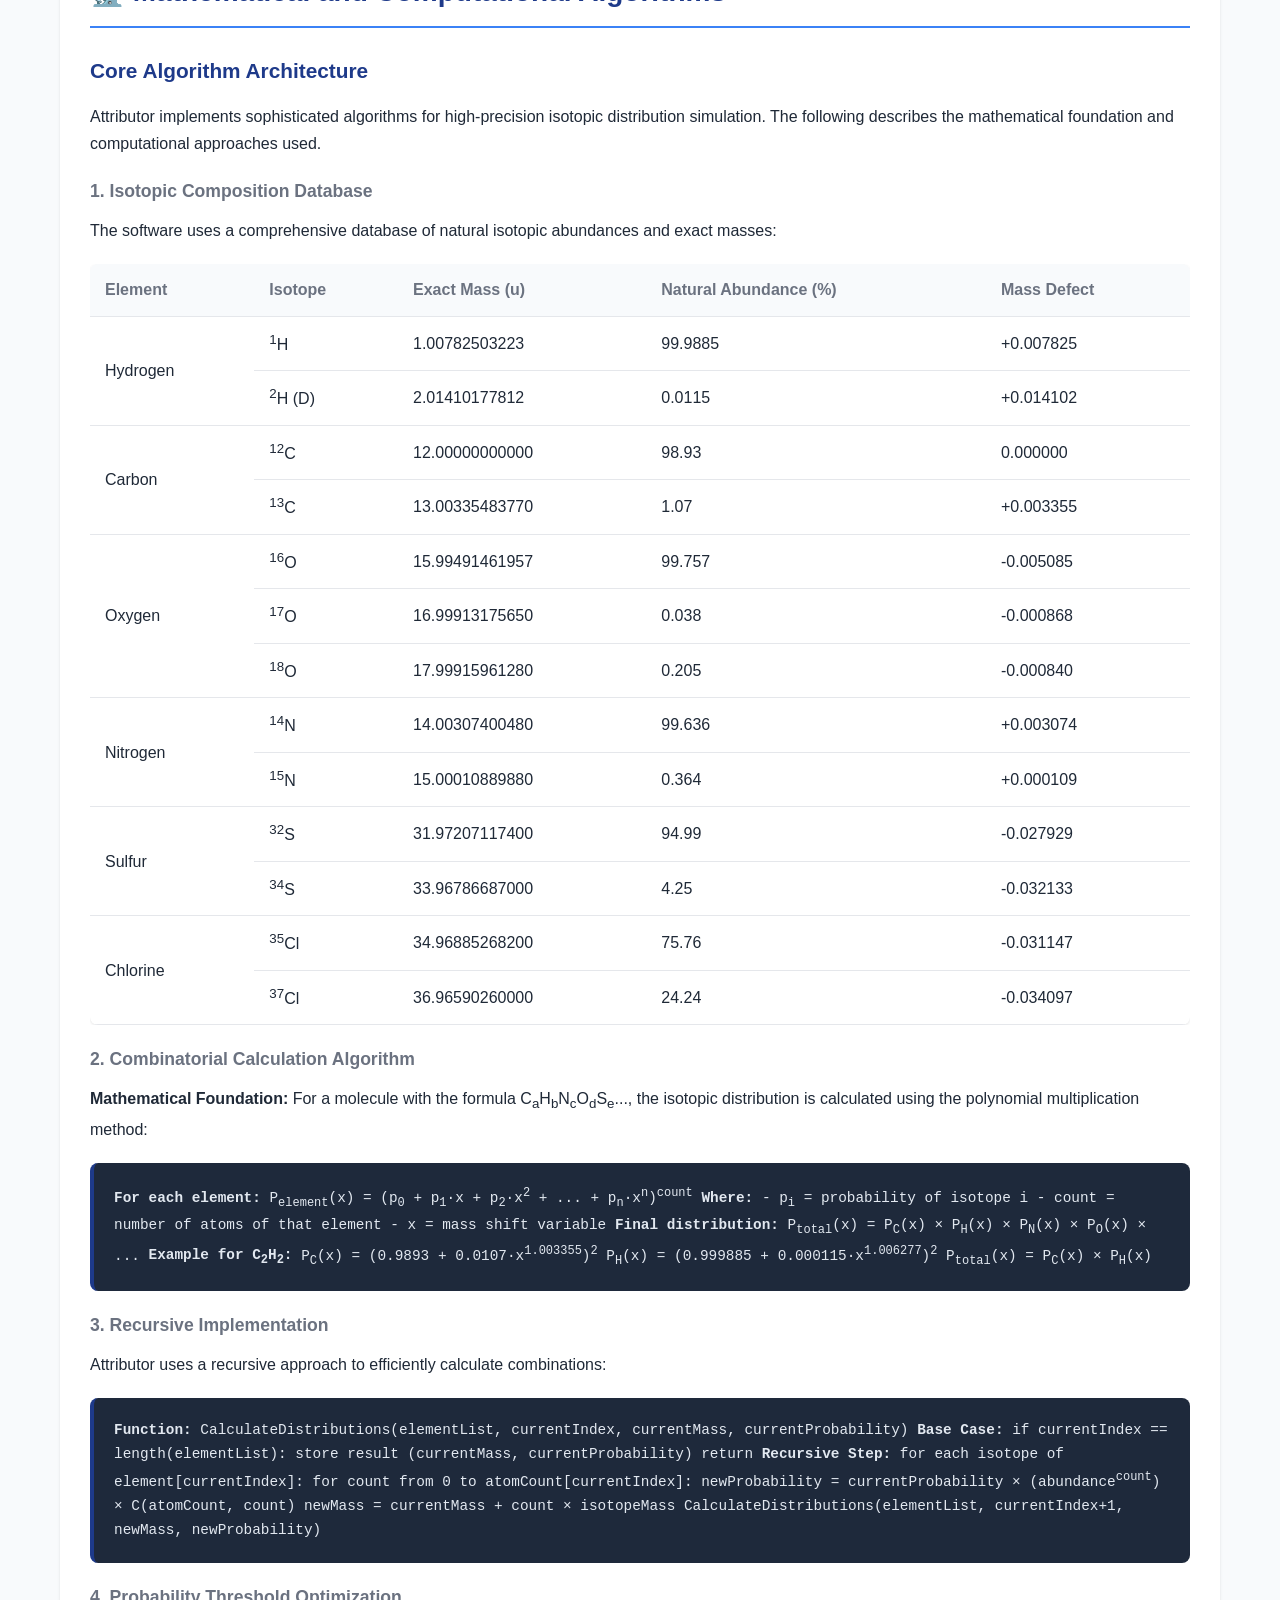
==== commit 0e97a4f8: "Fix language toggle button - auto-detect page language and set appropriate default - Auto-detect if " ====
--- a/index.html
+++ b/index.html
@@ -2,7 +2,7 @@
 <html lang="fr">
 <head>
     <meta charset="UTF-8">
-    <meta http-equiv="refresh" content="0; url=attributor-guide.html">
+    <meta http-equiv="refresh" content="0; url=attributor-guide-full.html">
     <title>Redirection vers Attributor Guide</title>
 </head>
 <body>
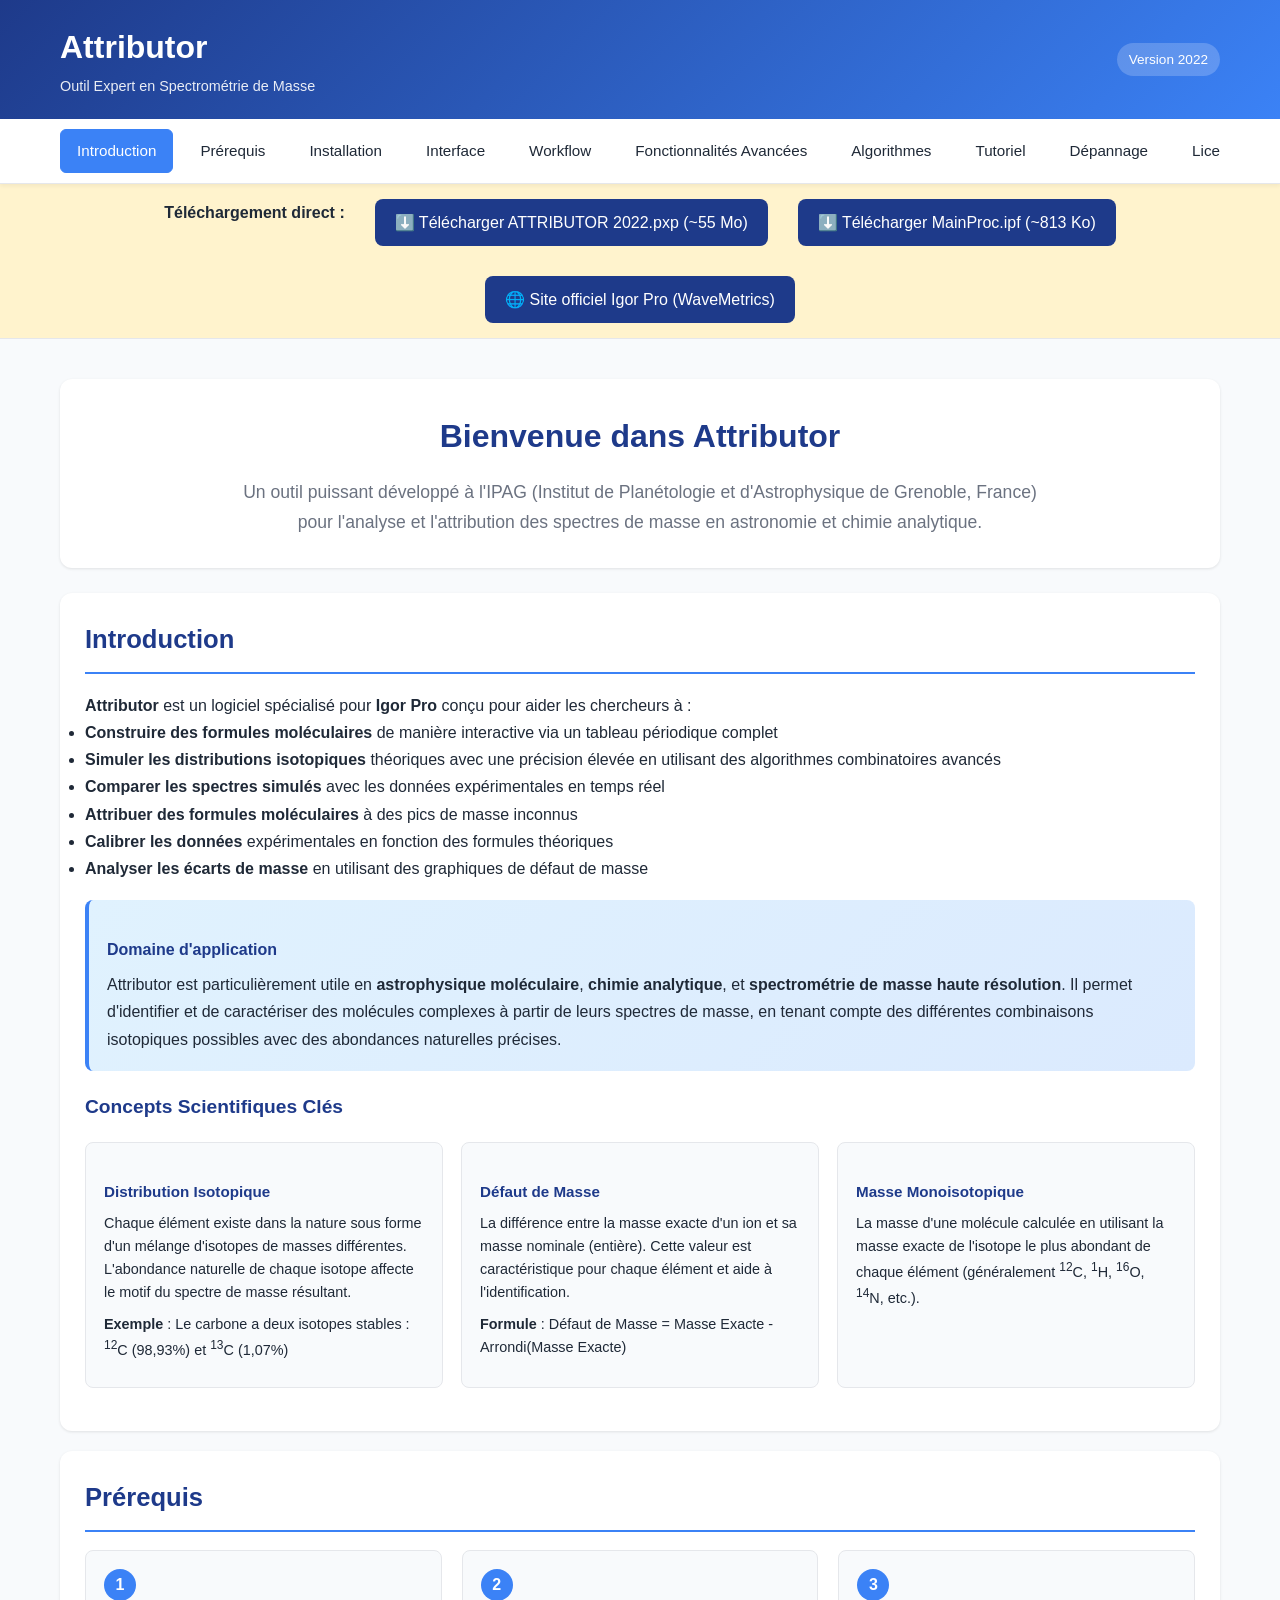
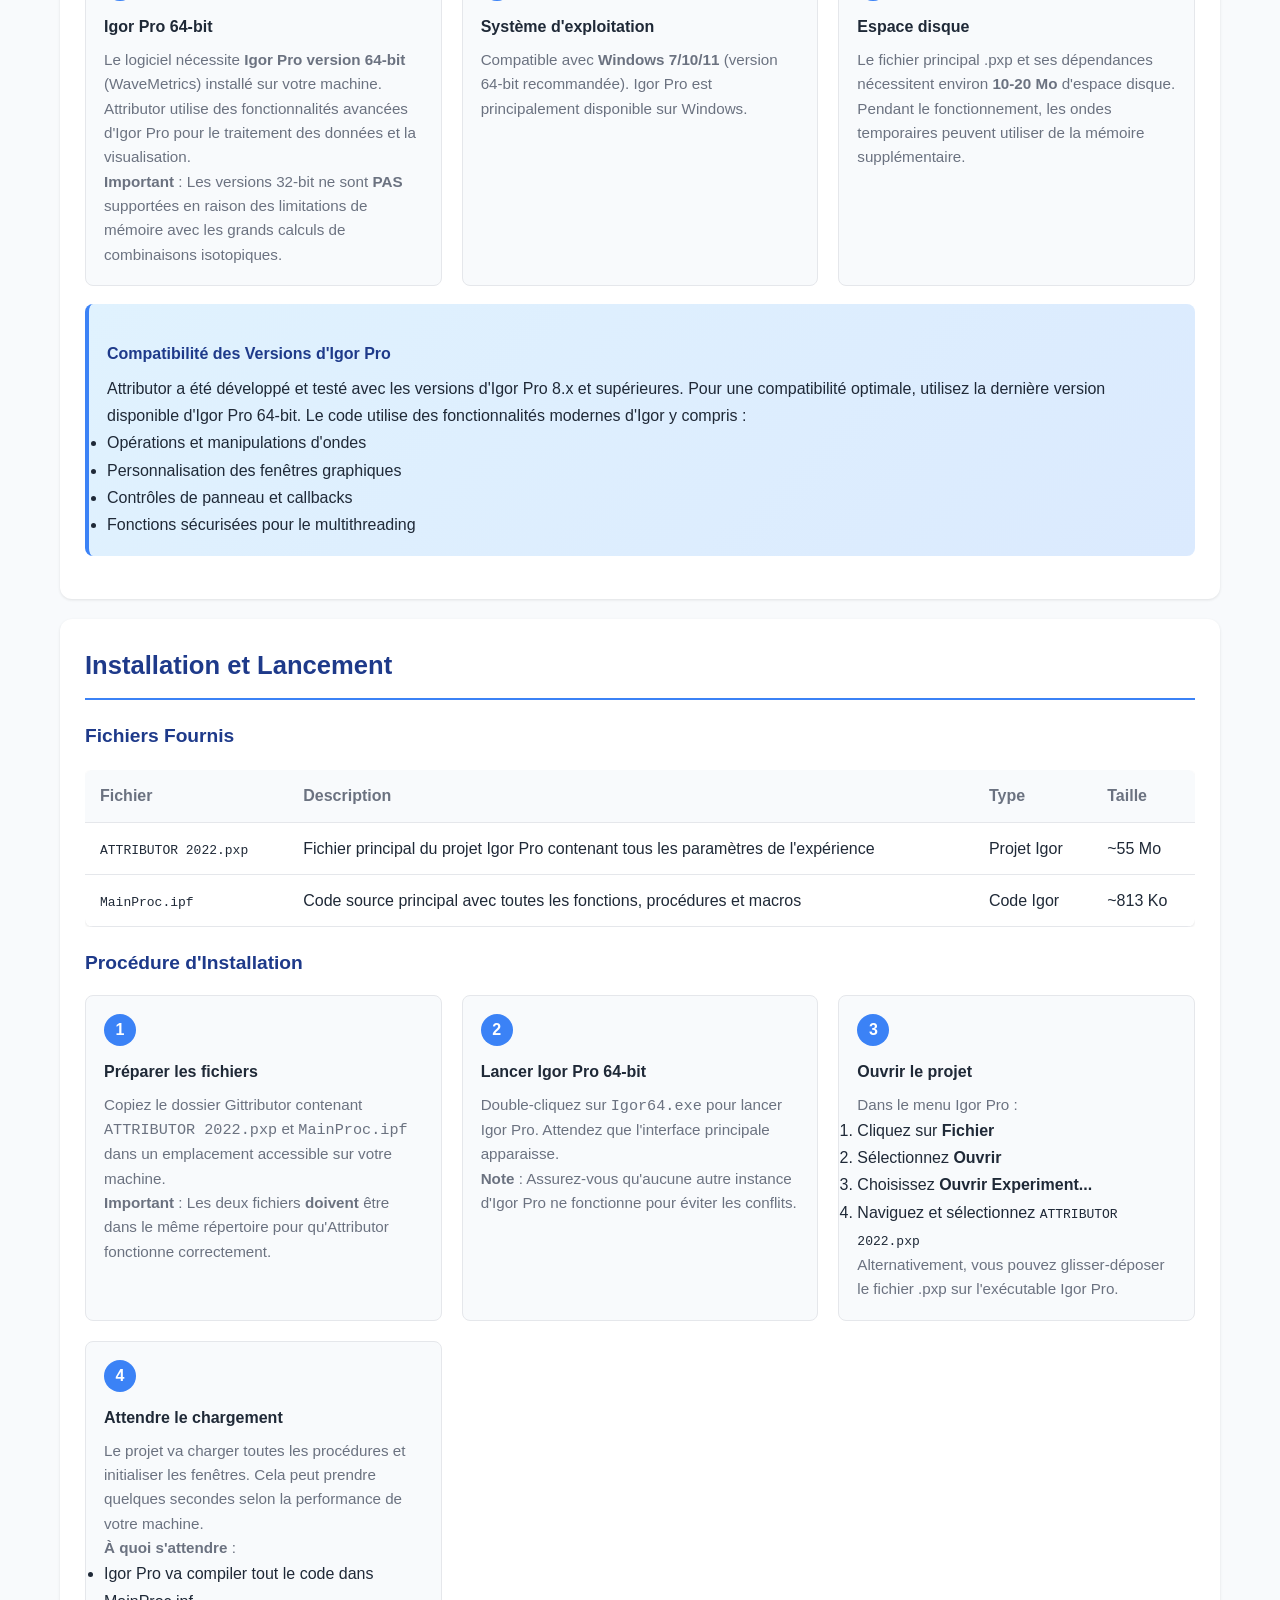
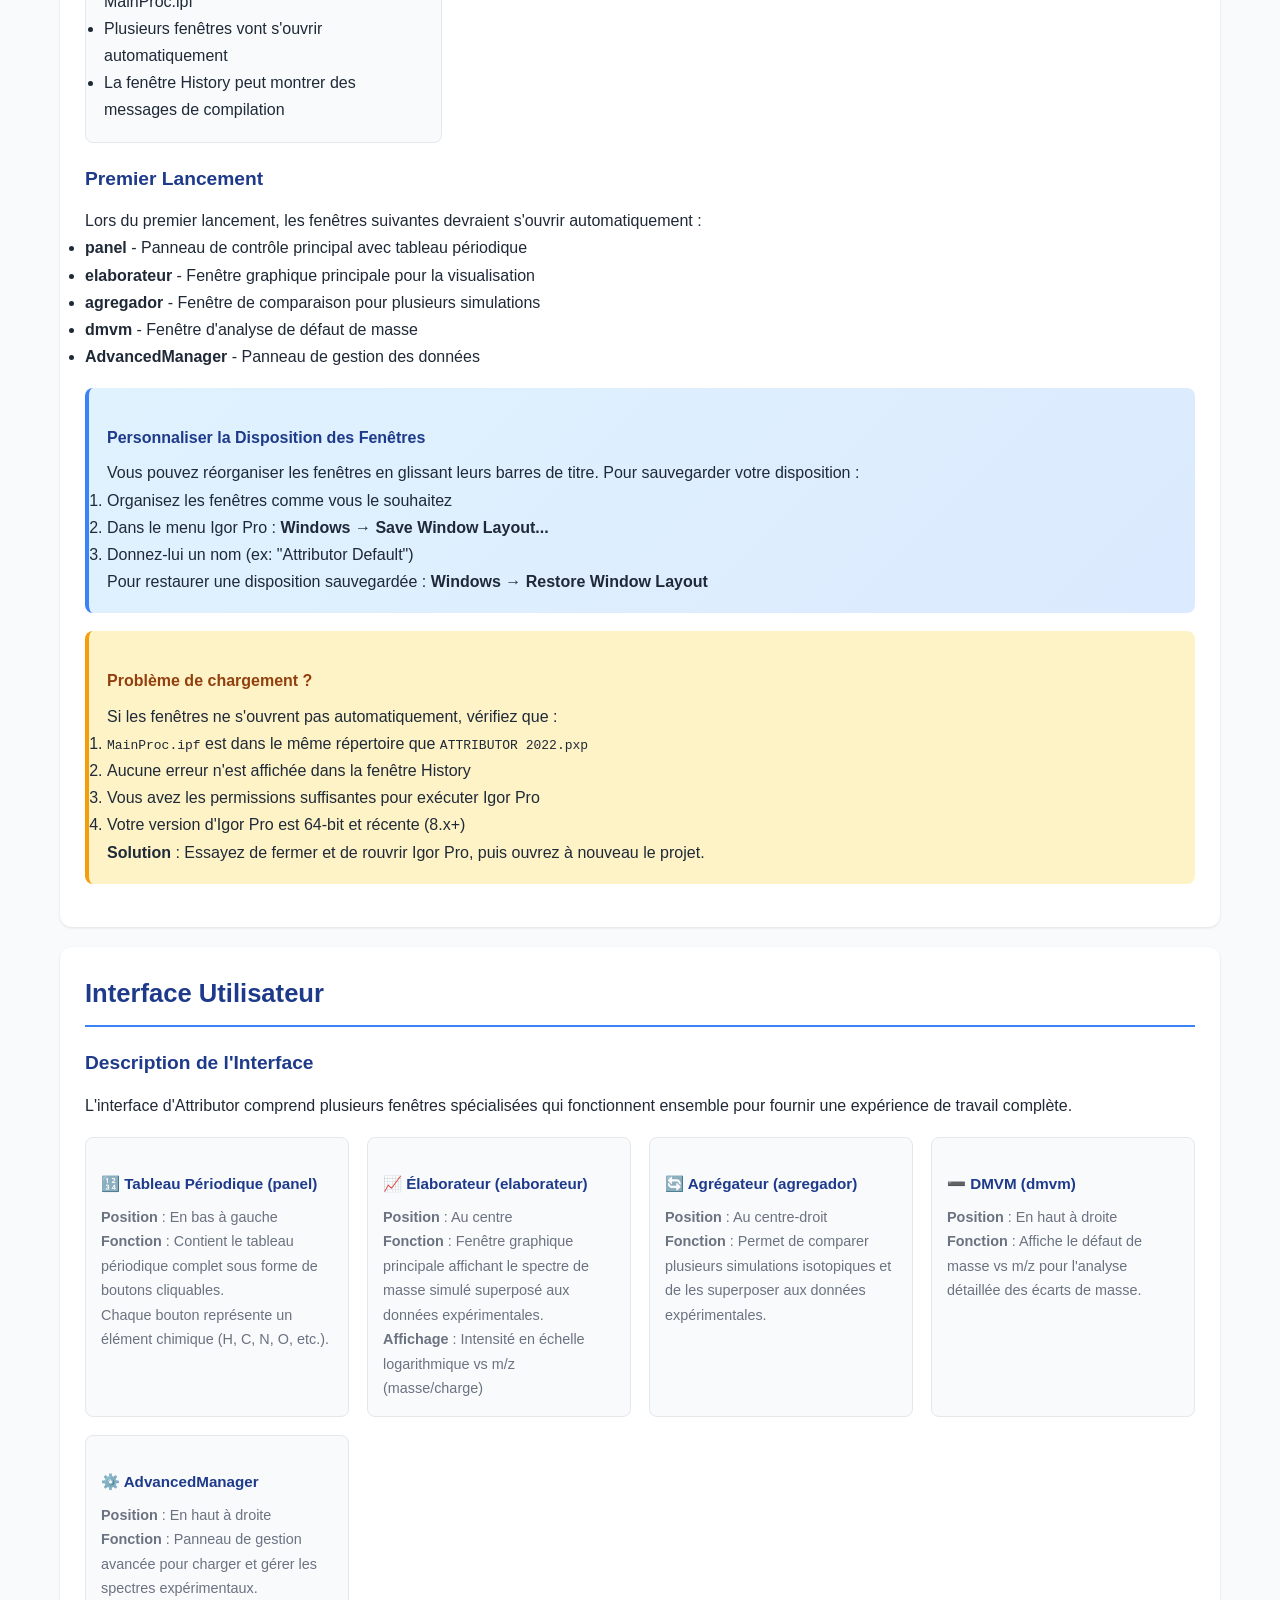
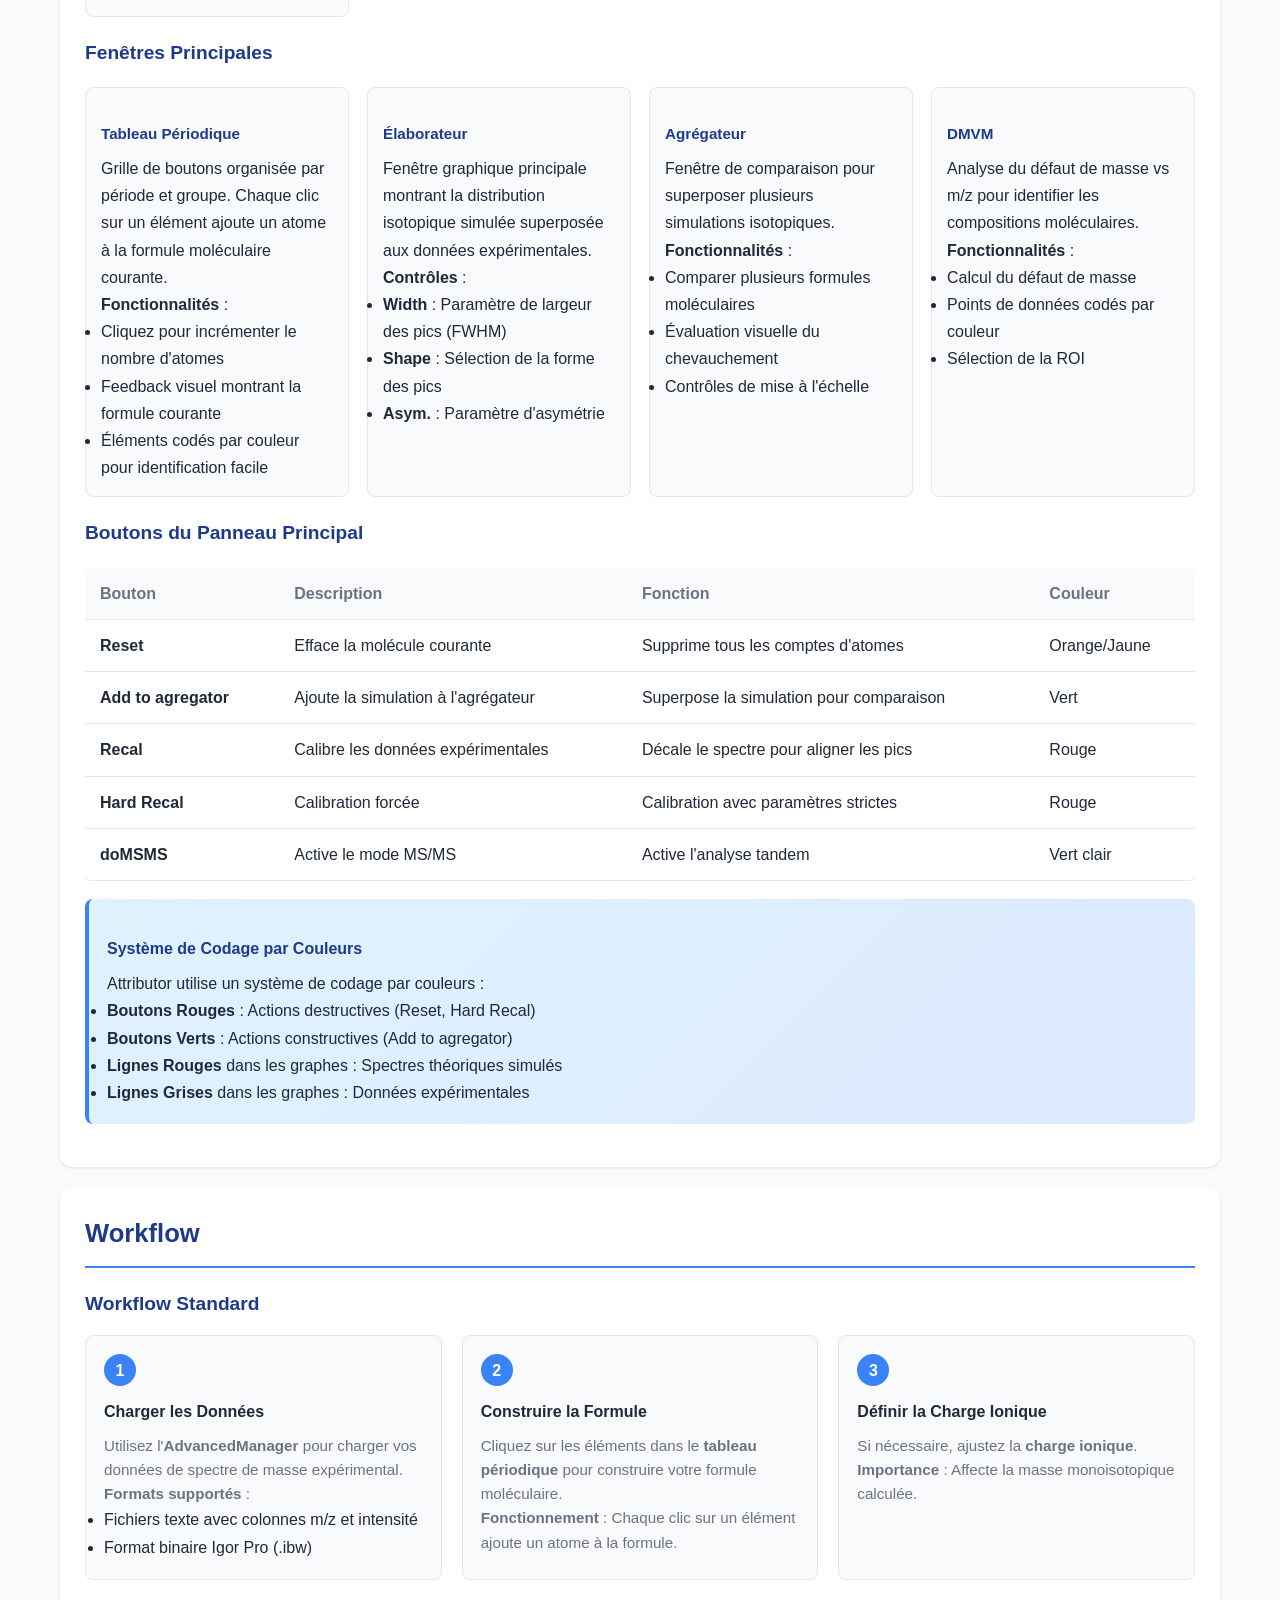
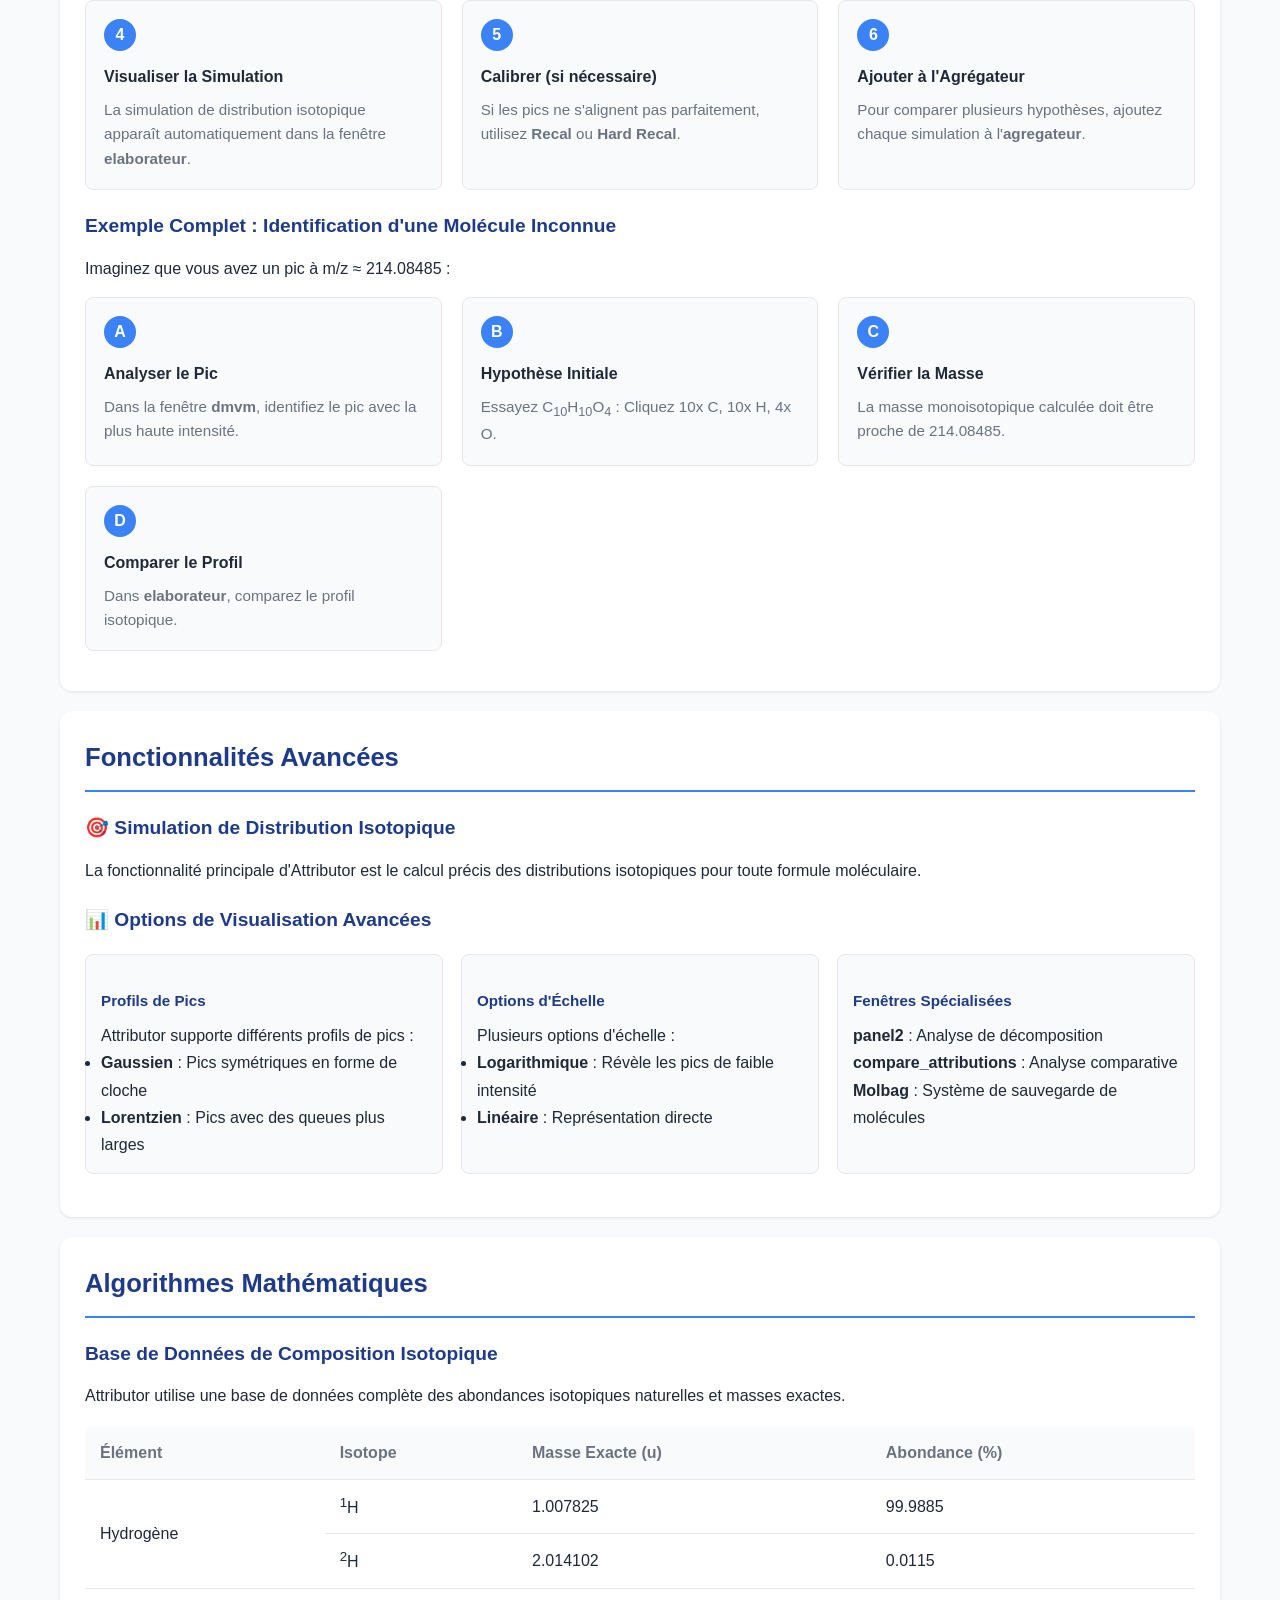
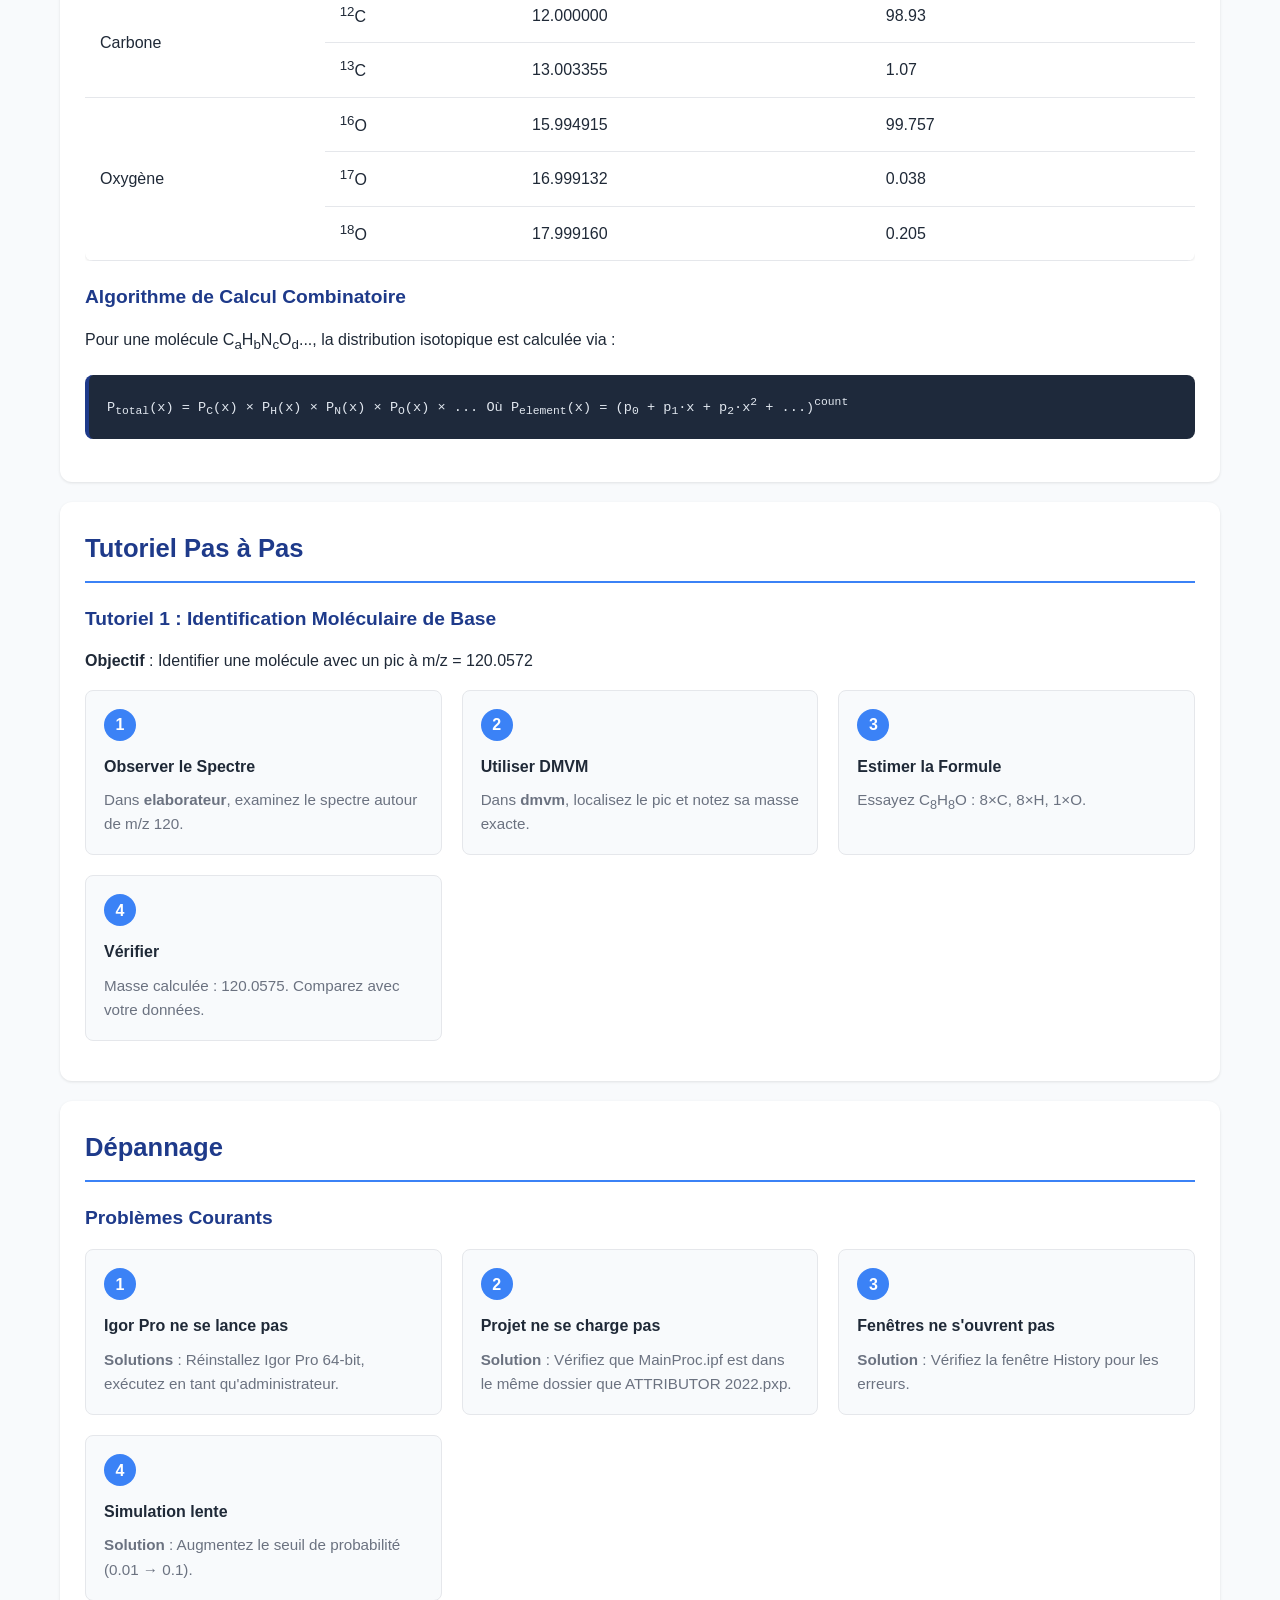
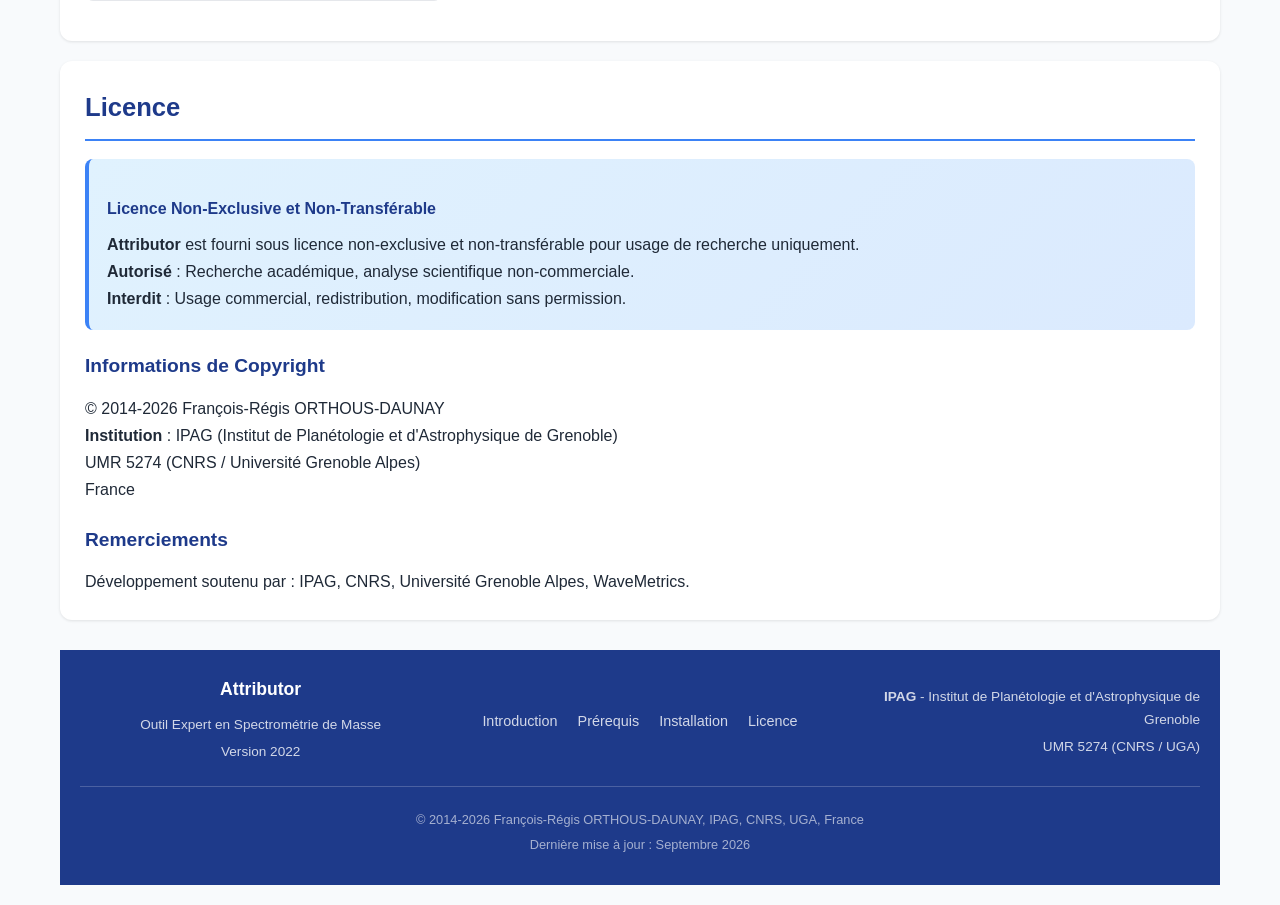
==== commit 7a4a788e: "Simplify: remove translation system, create compact all-in-one guide - Removed attributor-guide-full" ====
--- a/index.html
+++ b/index.html
@@ -2,10 +2,13 @@
 <html lang="fr">
 <head>
     <meta charset="UTF-8">
-    <meta http-equiv="refresh" content="0; url=attributor-guide-full.html">
-    <title>Redirection vers Attributor Guide</title>
+    <meta http-equiv="refresh" content="0; url=attributor-guide.html">
+    <title>Attributor - Redirection</title>
 </head>
 <body>
-    <p>Si vous n'êtes pas redirigé automatiquement, cliquez <a href="attributor-guide.html">ici</a>.</p>
+    <p style="text-align: center; padding: 20px;">
+        Si vous n'êtes pas redirigé automatiquement, 
+        cliquez <a href="attributor-guide.html" style="color: #3b82f6;">ici</a>.
+    </p>
 </body>
 </html>
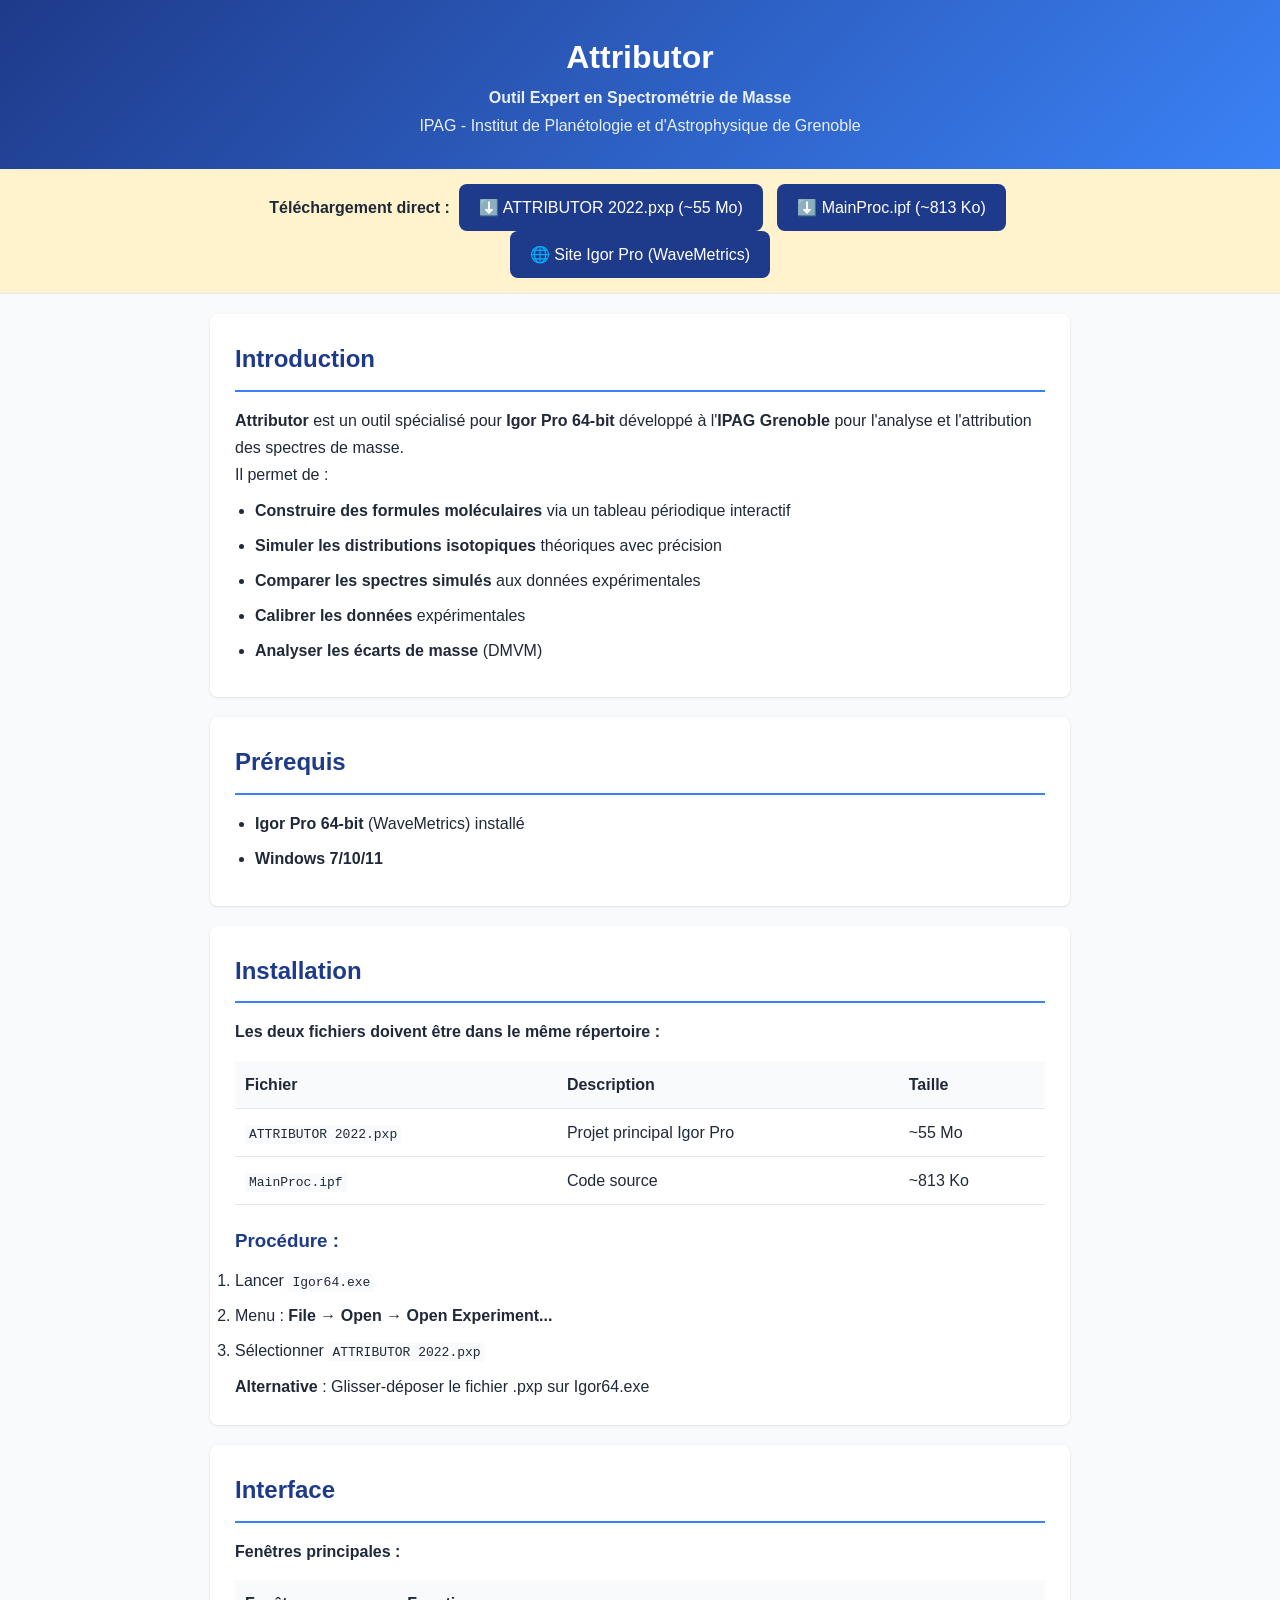
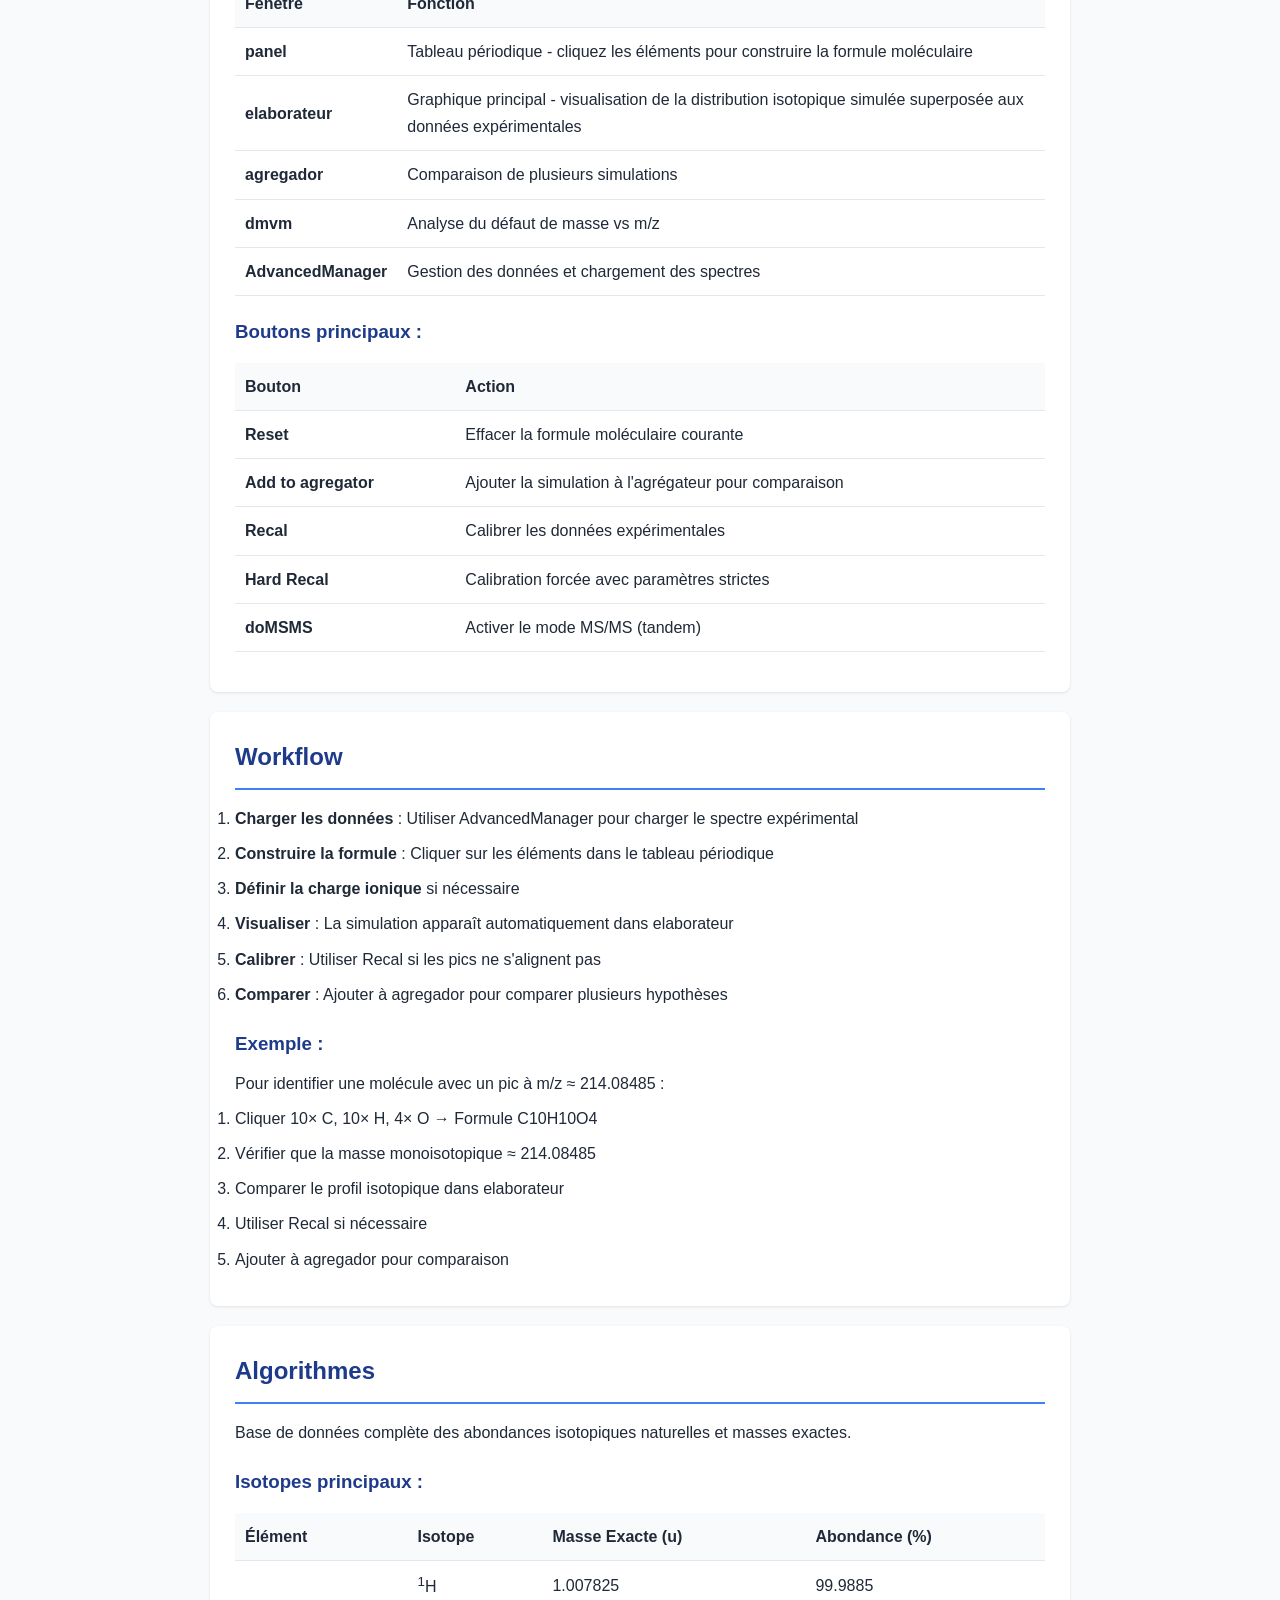
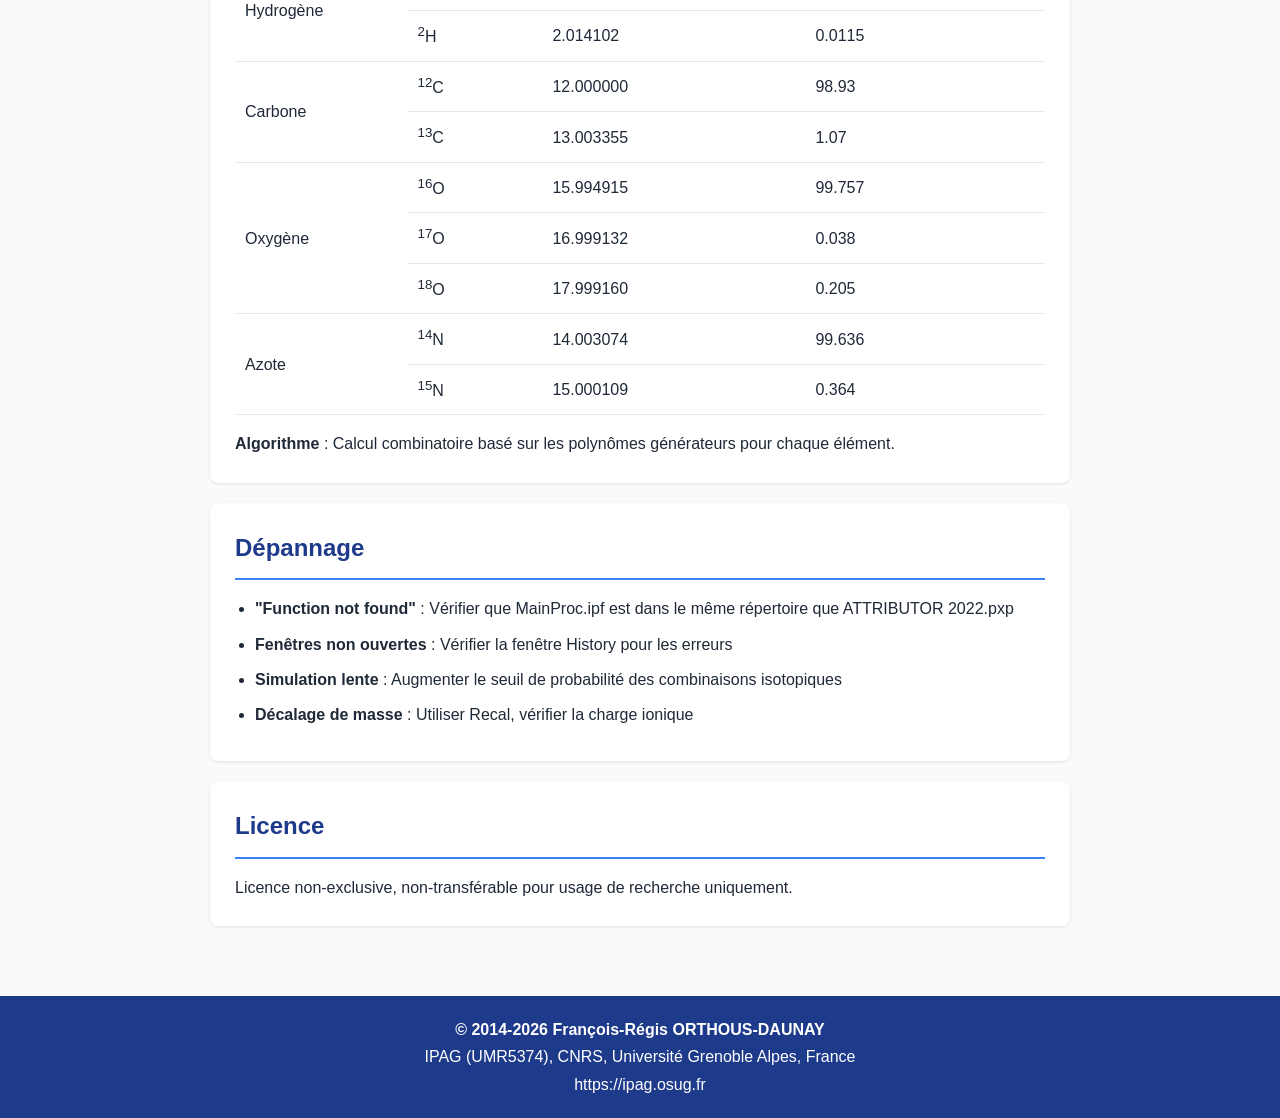
==== commit 3e86e83f: "Replace guide with compact single-file version - Remove attributor-guide.html - Add attributor-guide" ====
--- a/index.html
+++ b/index.html
@@ -2,13 +2,17 @@
 <html lang="fr">
 <head>
     <meta charset="UTF-8">
-    <meta http-equiv="refresh" content="0; url=attributor-guide.html">
+    <meta http-equiv="refresh" content="0; url=attributor-guide-full.html">
     <title>Attributor - Redirection</title>
+    <style>
+        body { font-family: Arial, sans-serif; text-align: center; padding: 50px; }
+        a { color: #3b82f6; text-decoration: none; }
+        a:hover { text-decoration: underline; }
+    </style>
 </head>
 <body>
-    <p style="text-align: center; padding: 20px;">
-        Si vous n'êtes pas redirigé automatiquement, 
-        cliquez <a href="attributor-guide.html" style="color: #3b82f6;">ici</a>.
-    </p>
+    <p>Redirection vers le guide complet...</p>
+    <p>Si vous n'êtes pas redirigé automatiquement, 
+    cliquez <a href="attributor-guide-full.html">ici</a>.</p>
 </body>
 </html>
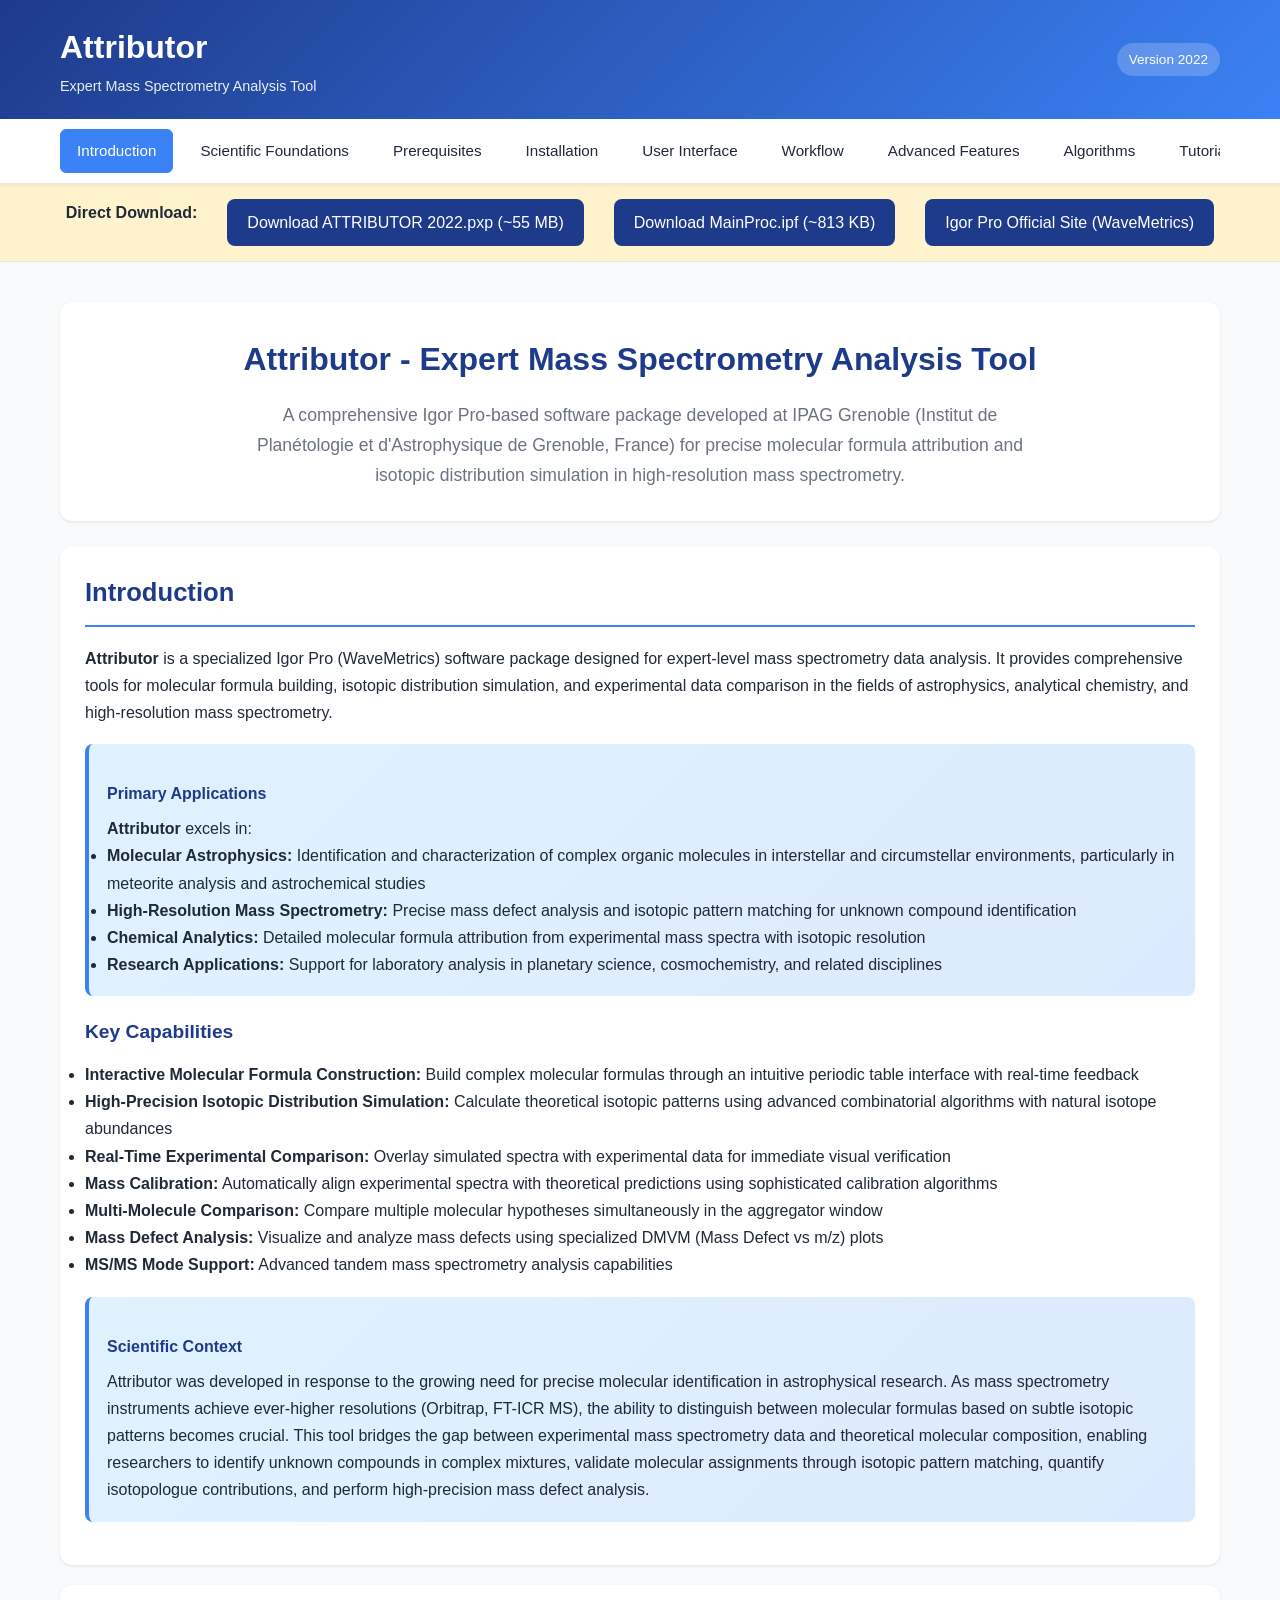
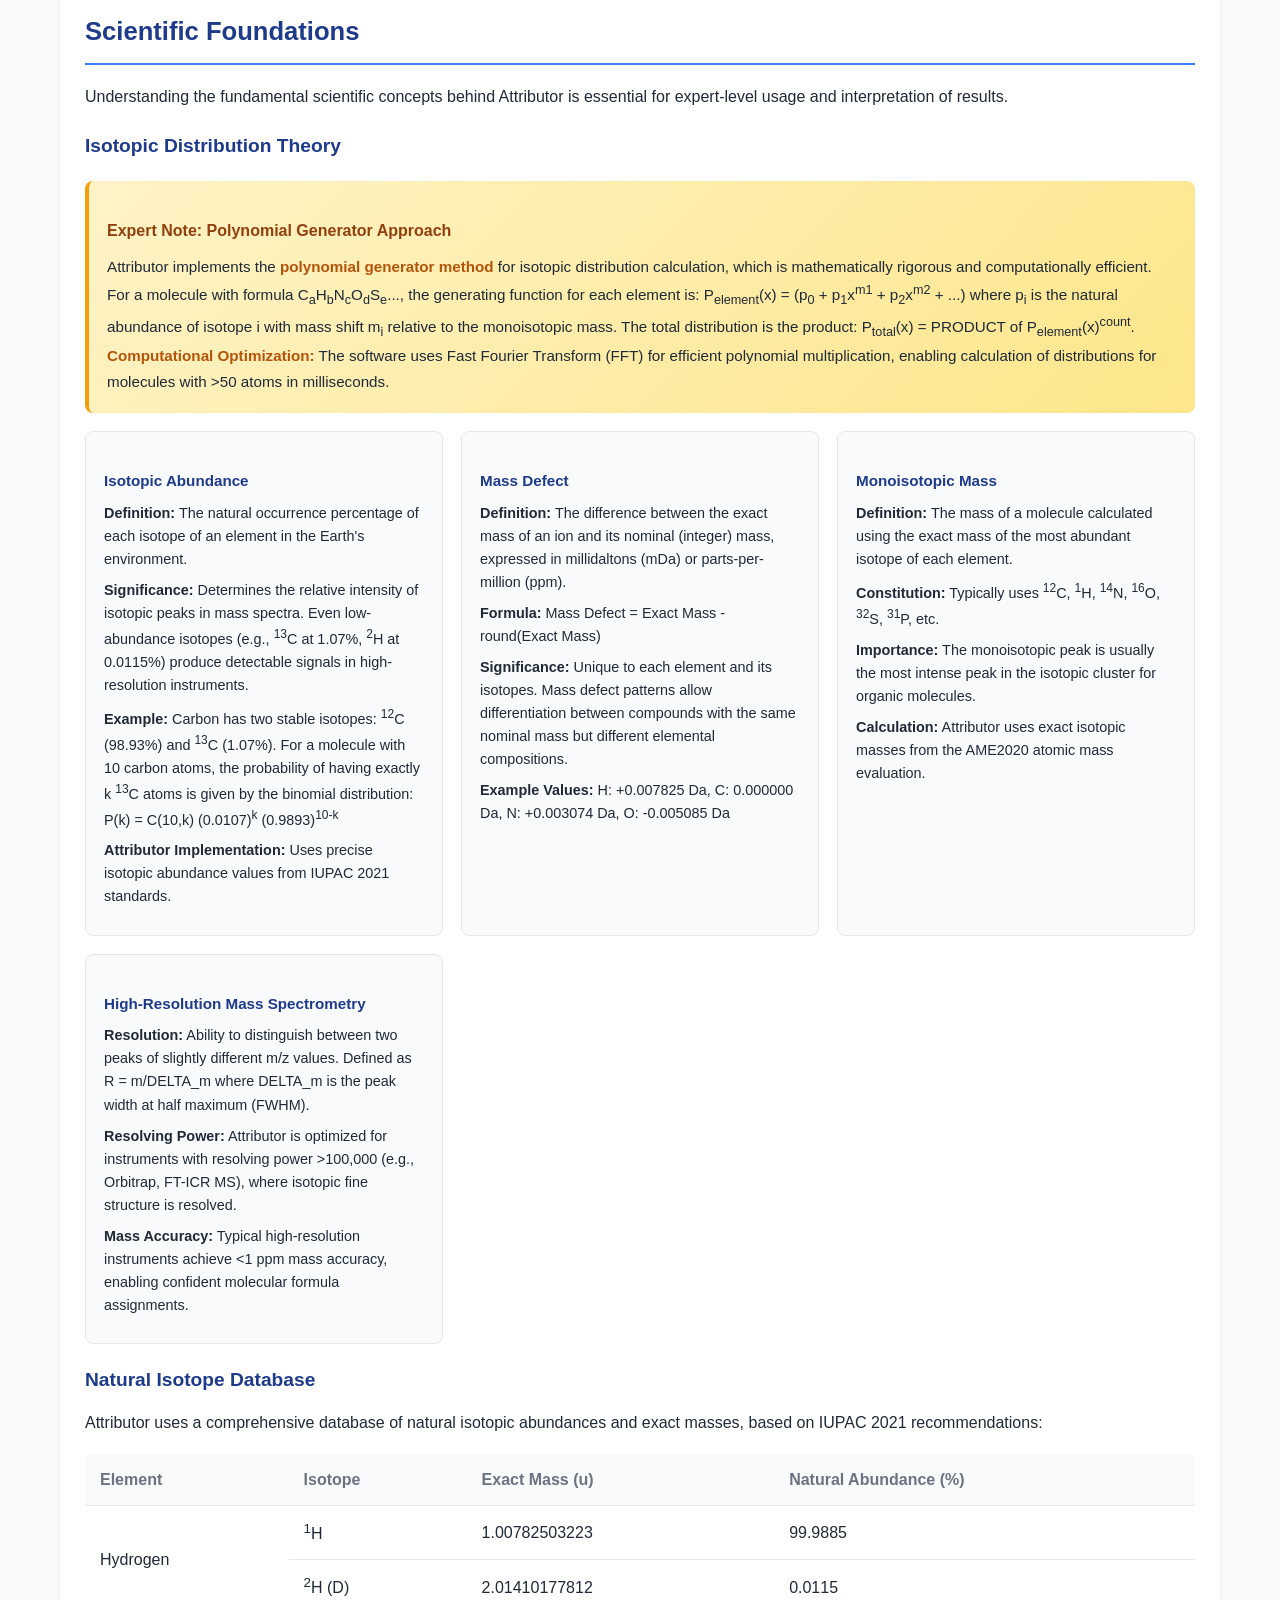
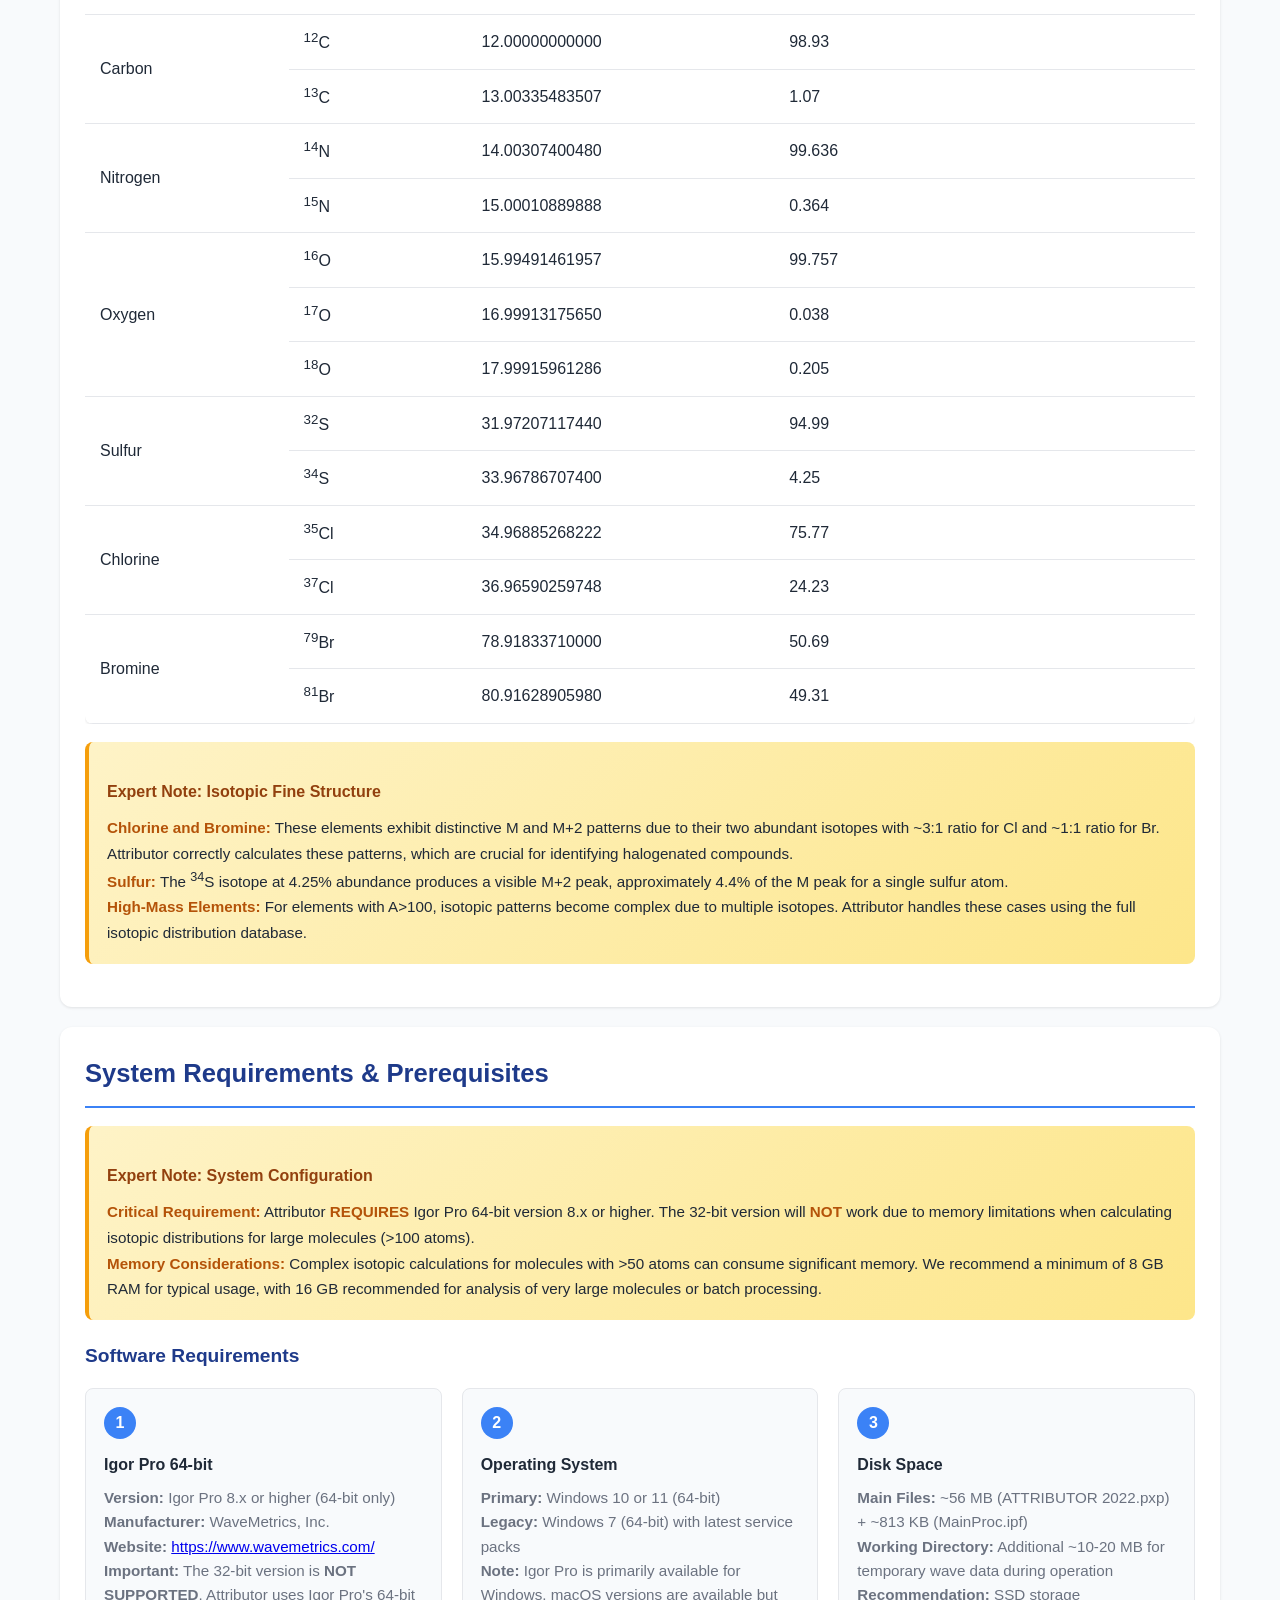
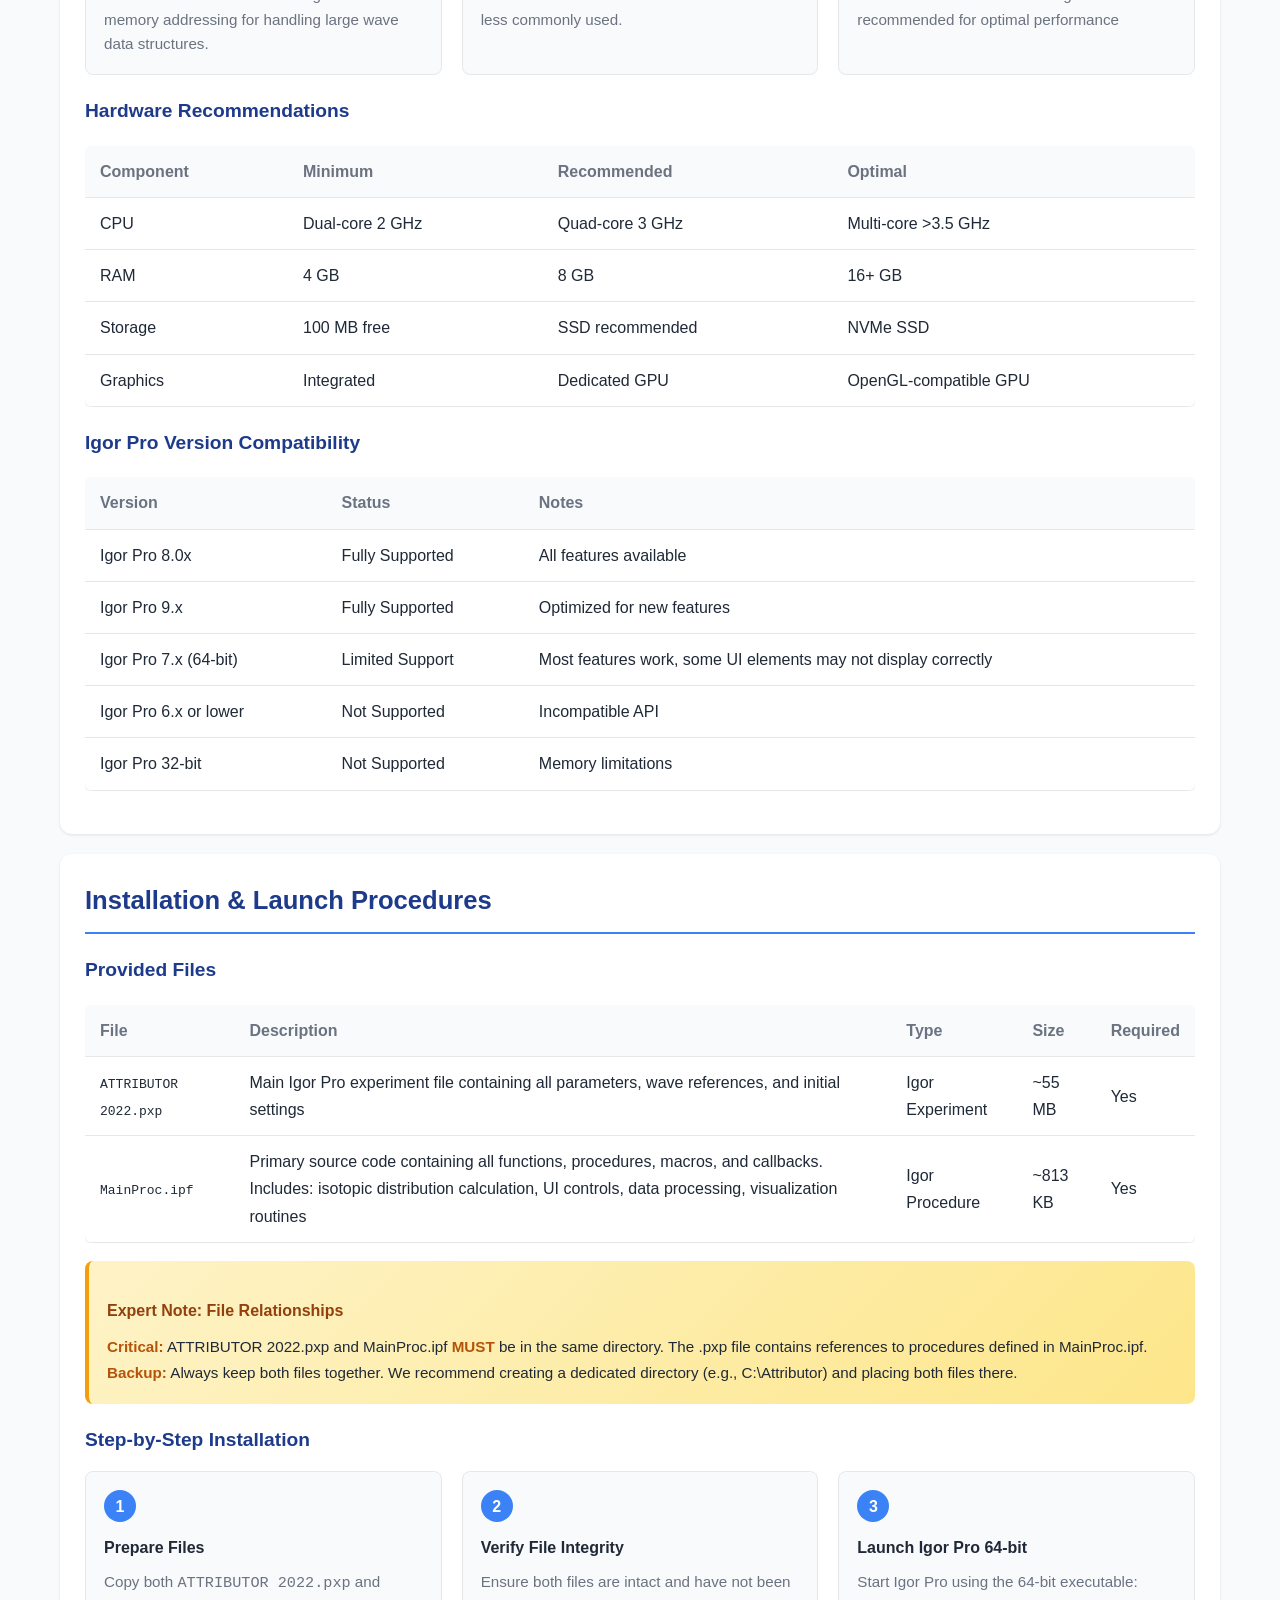
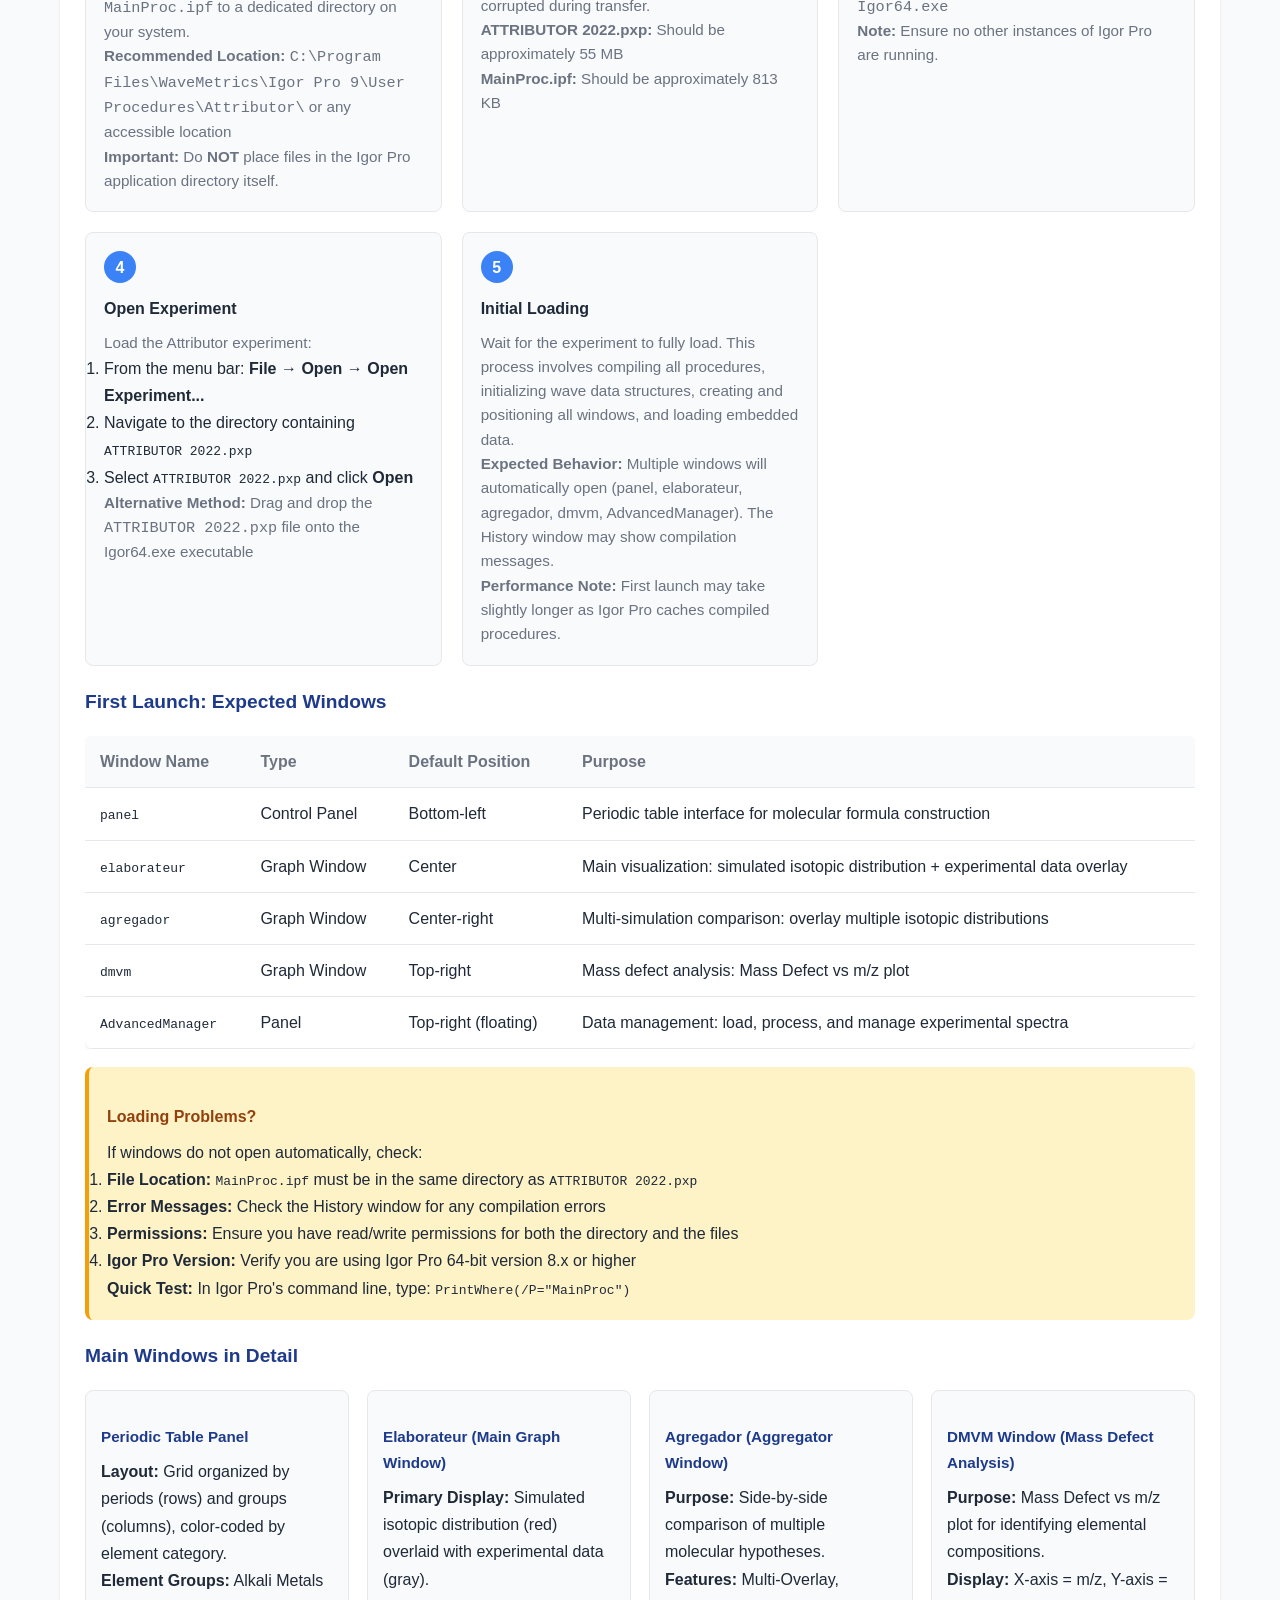
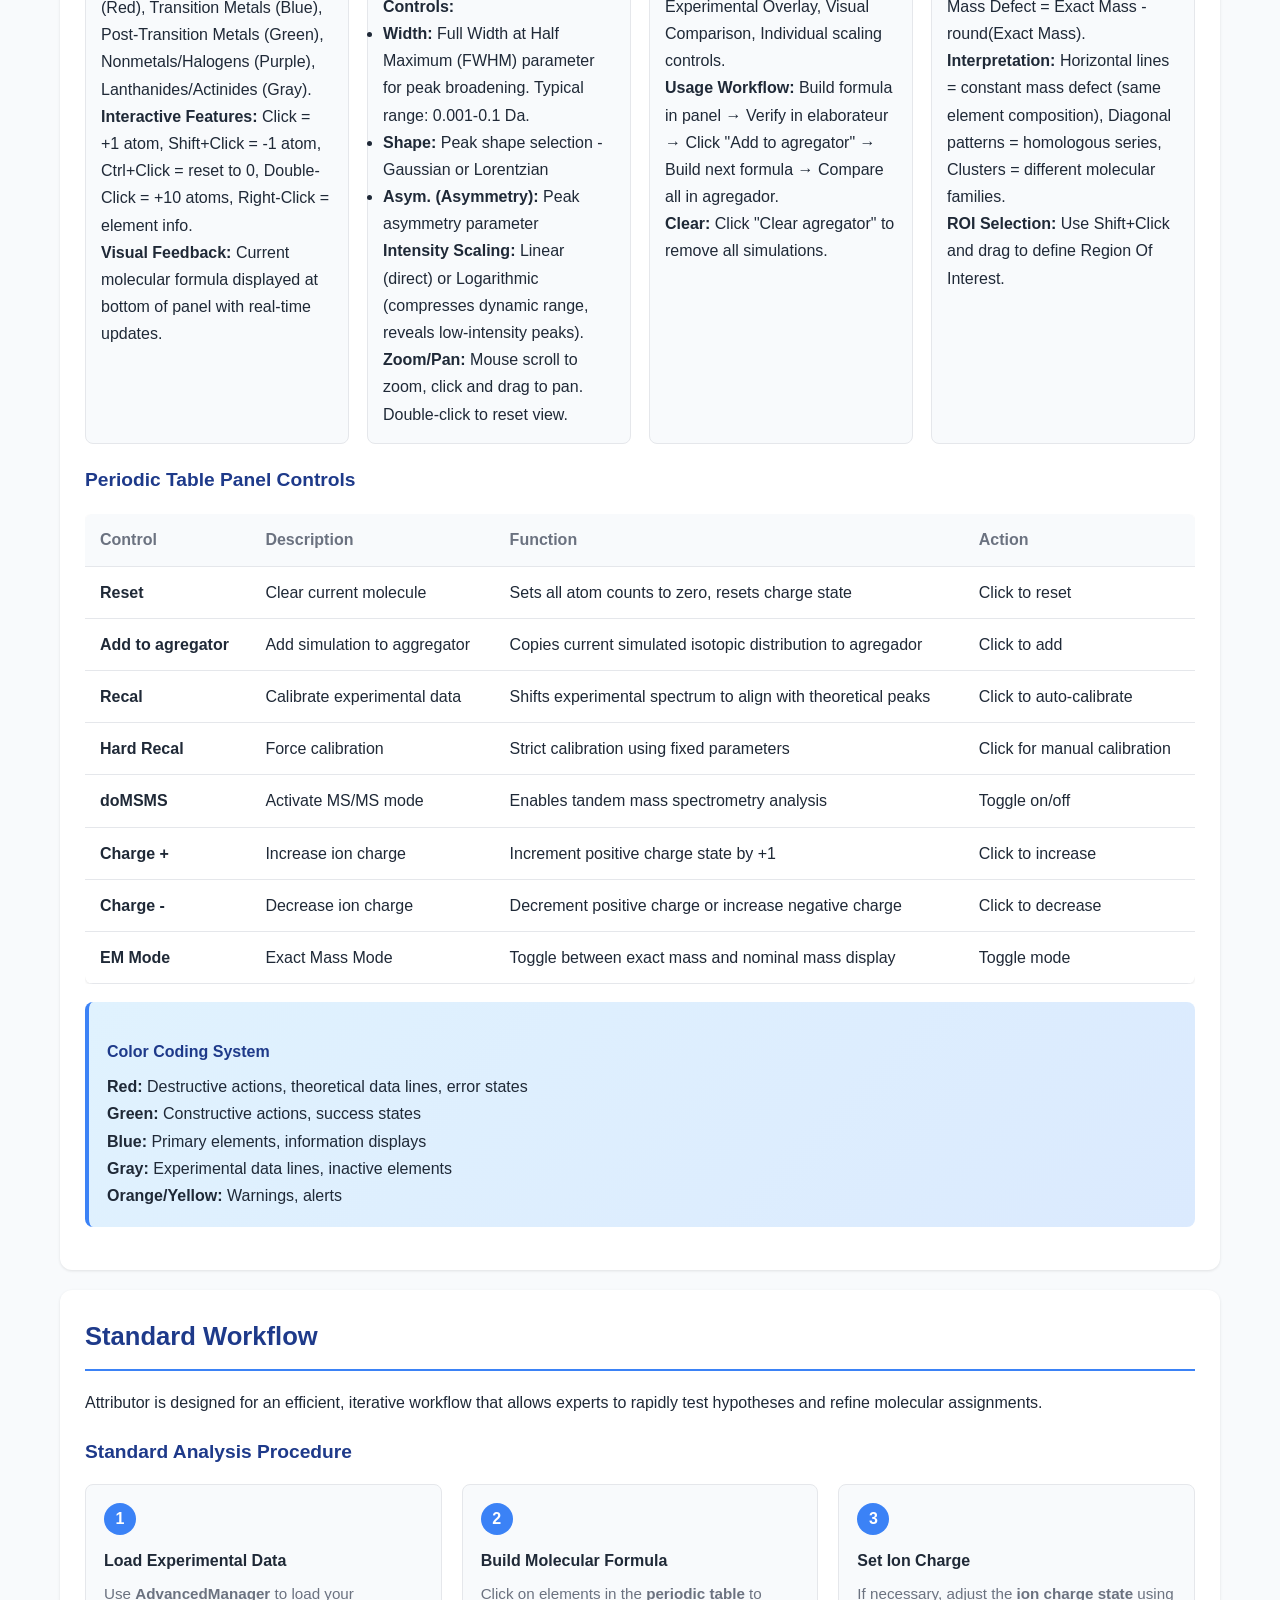
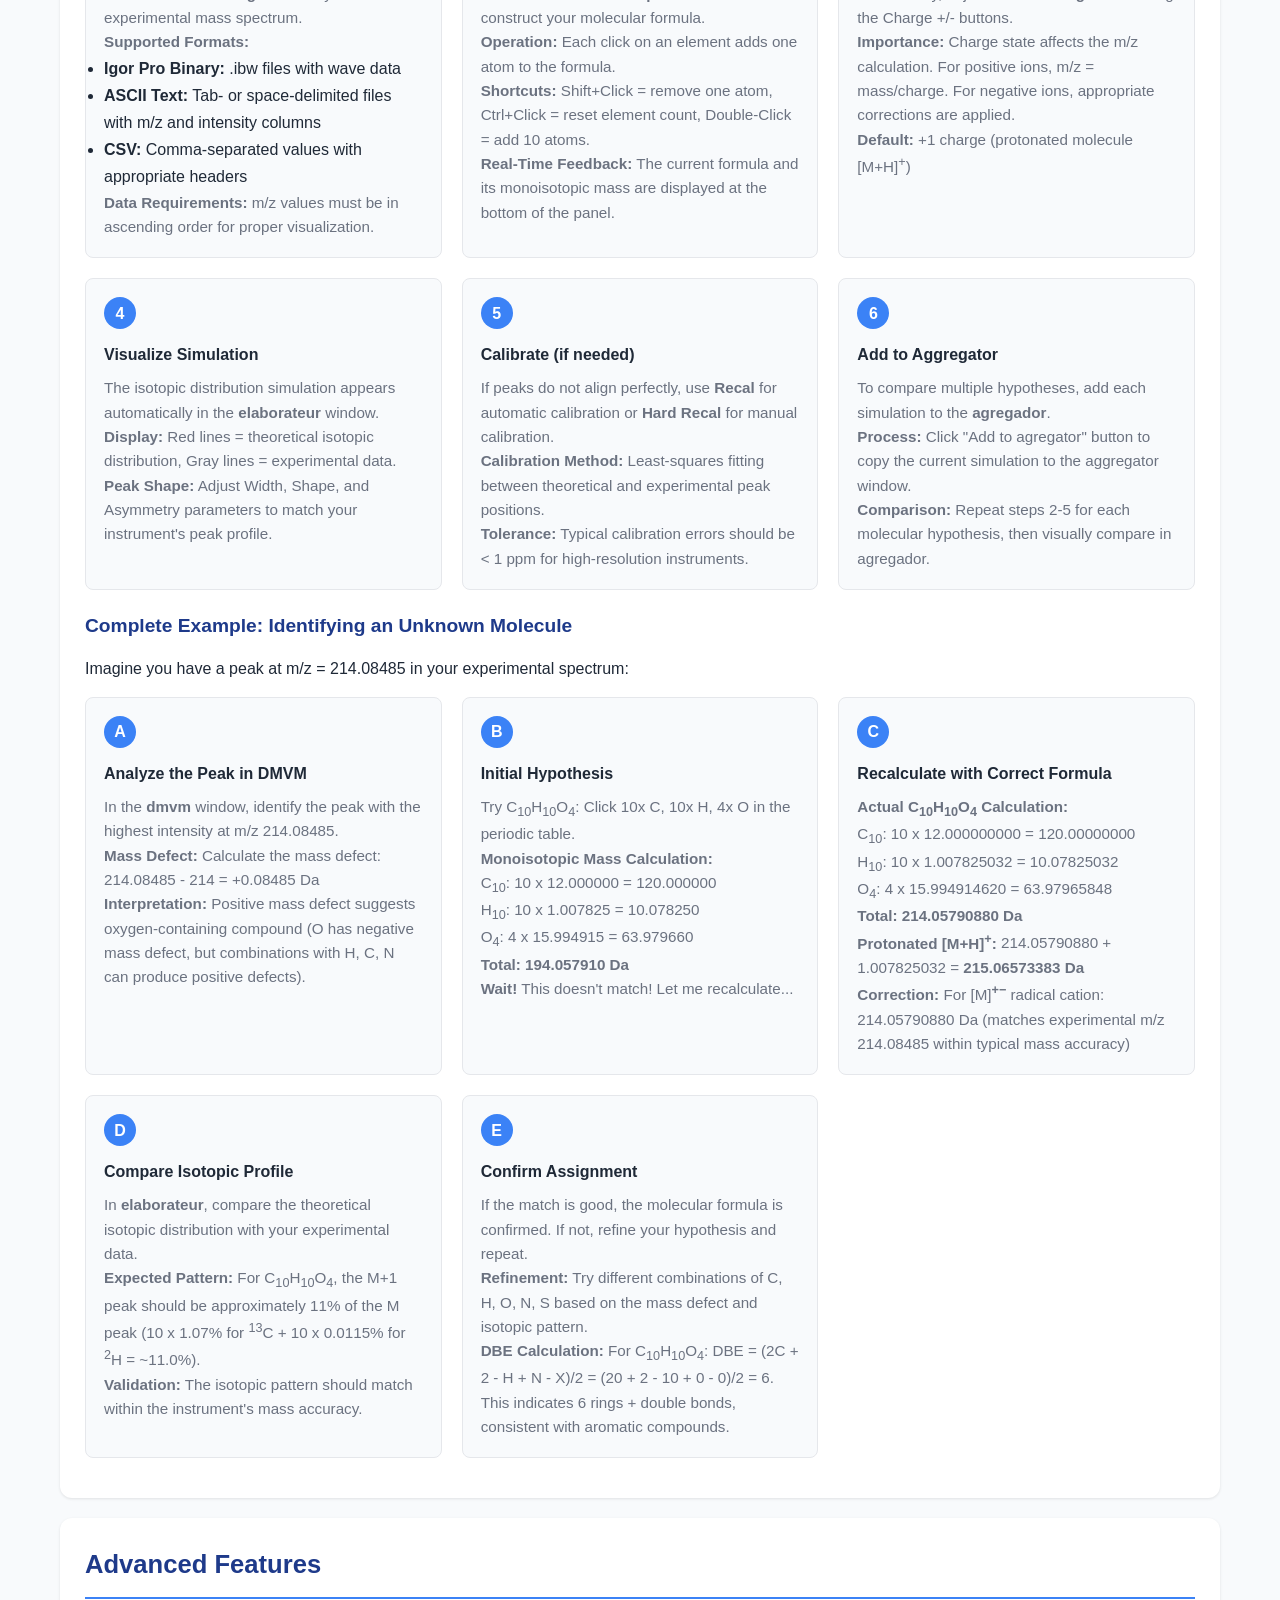
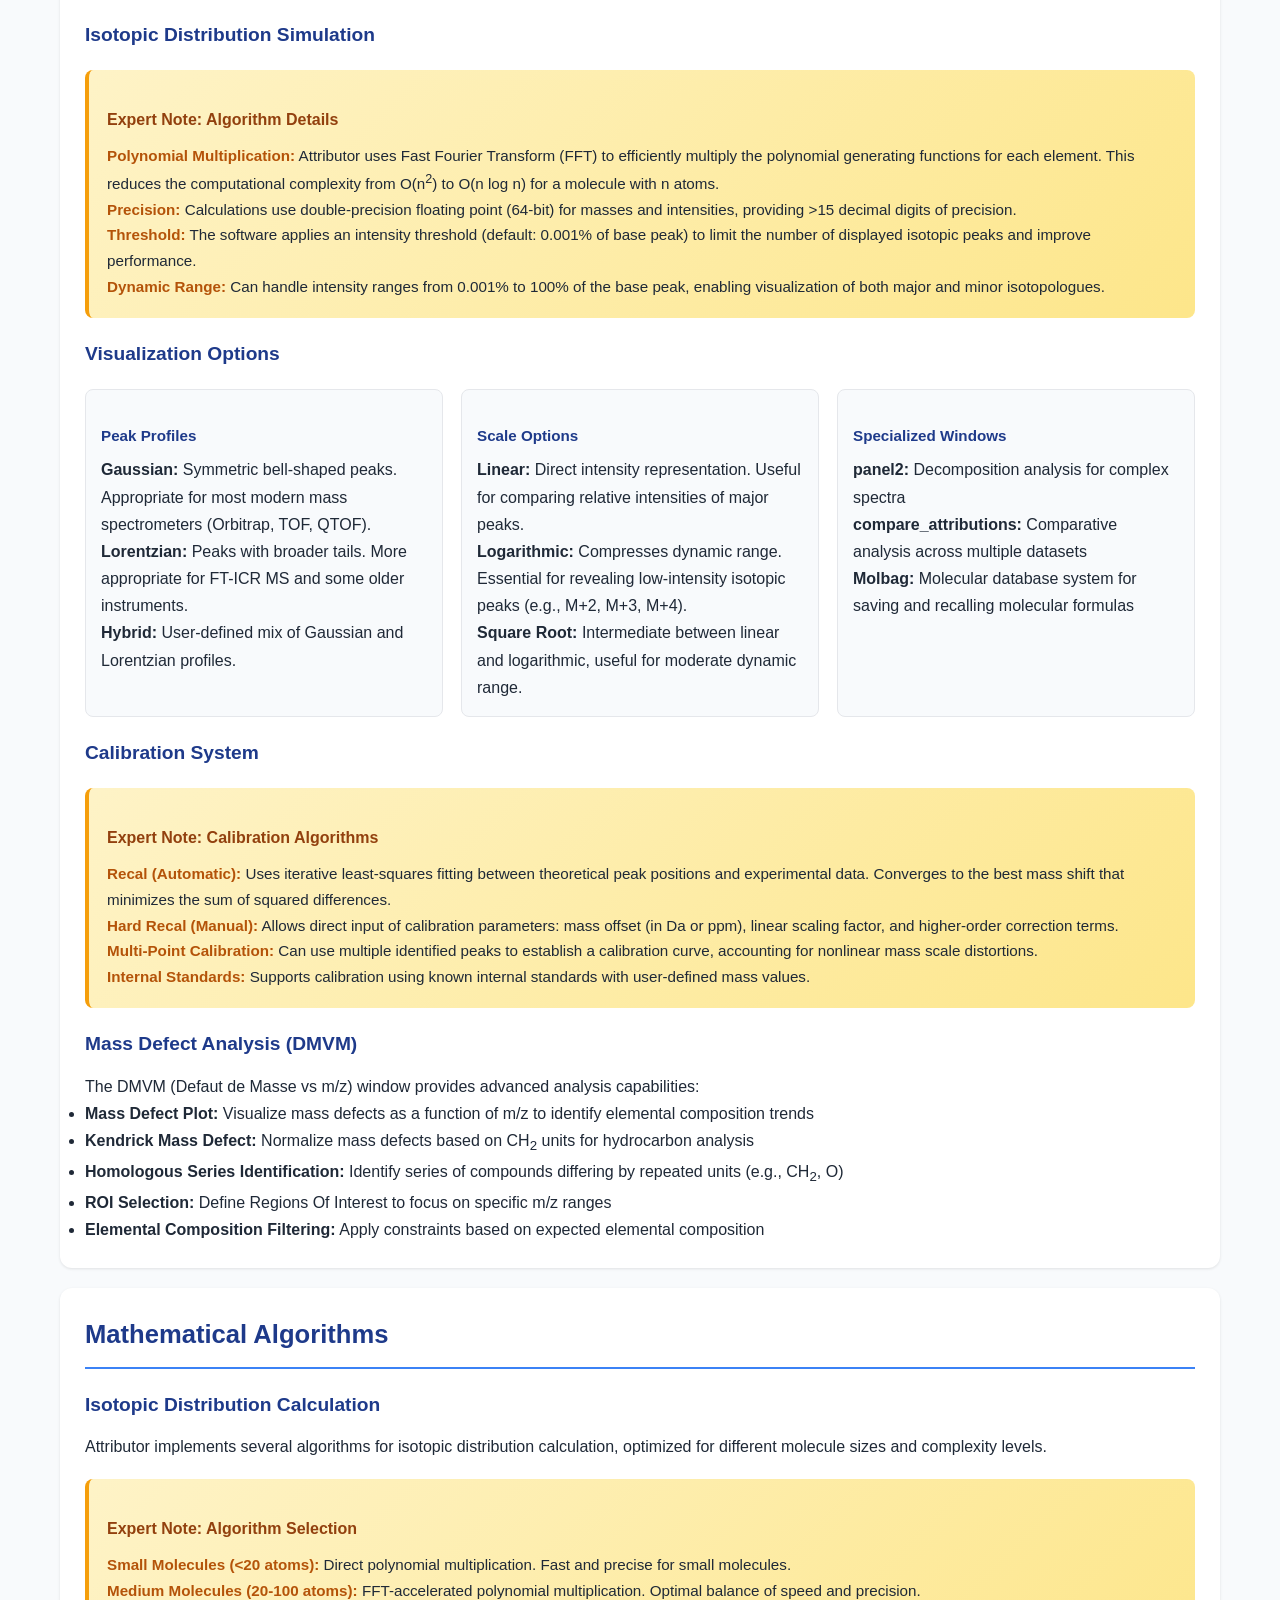
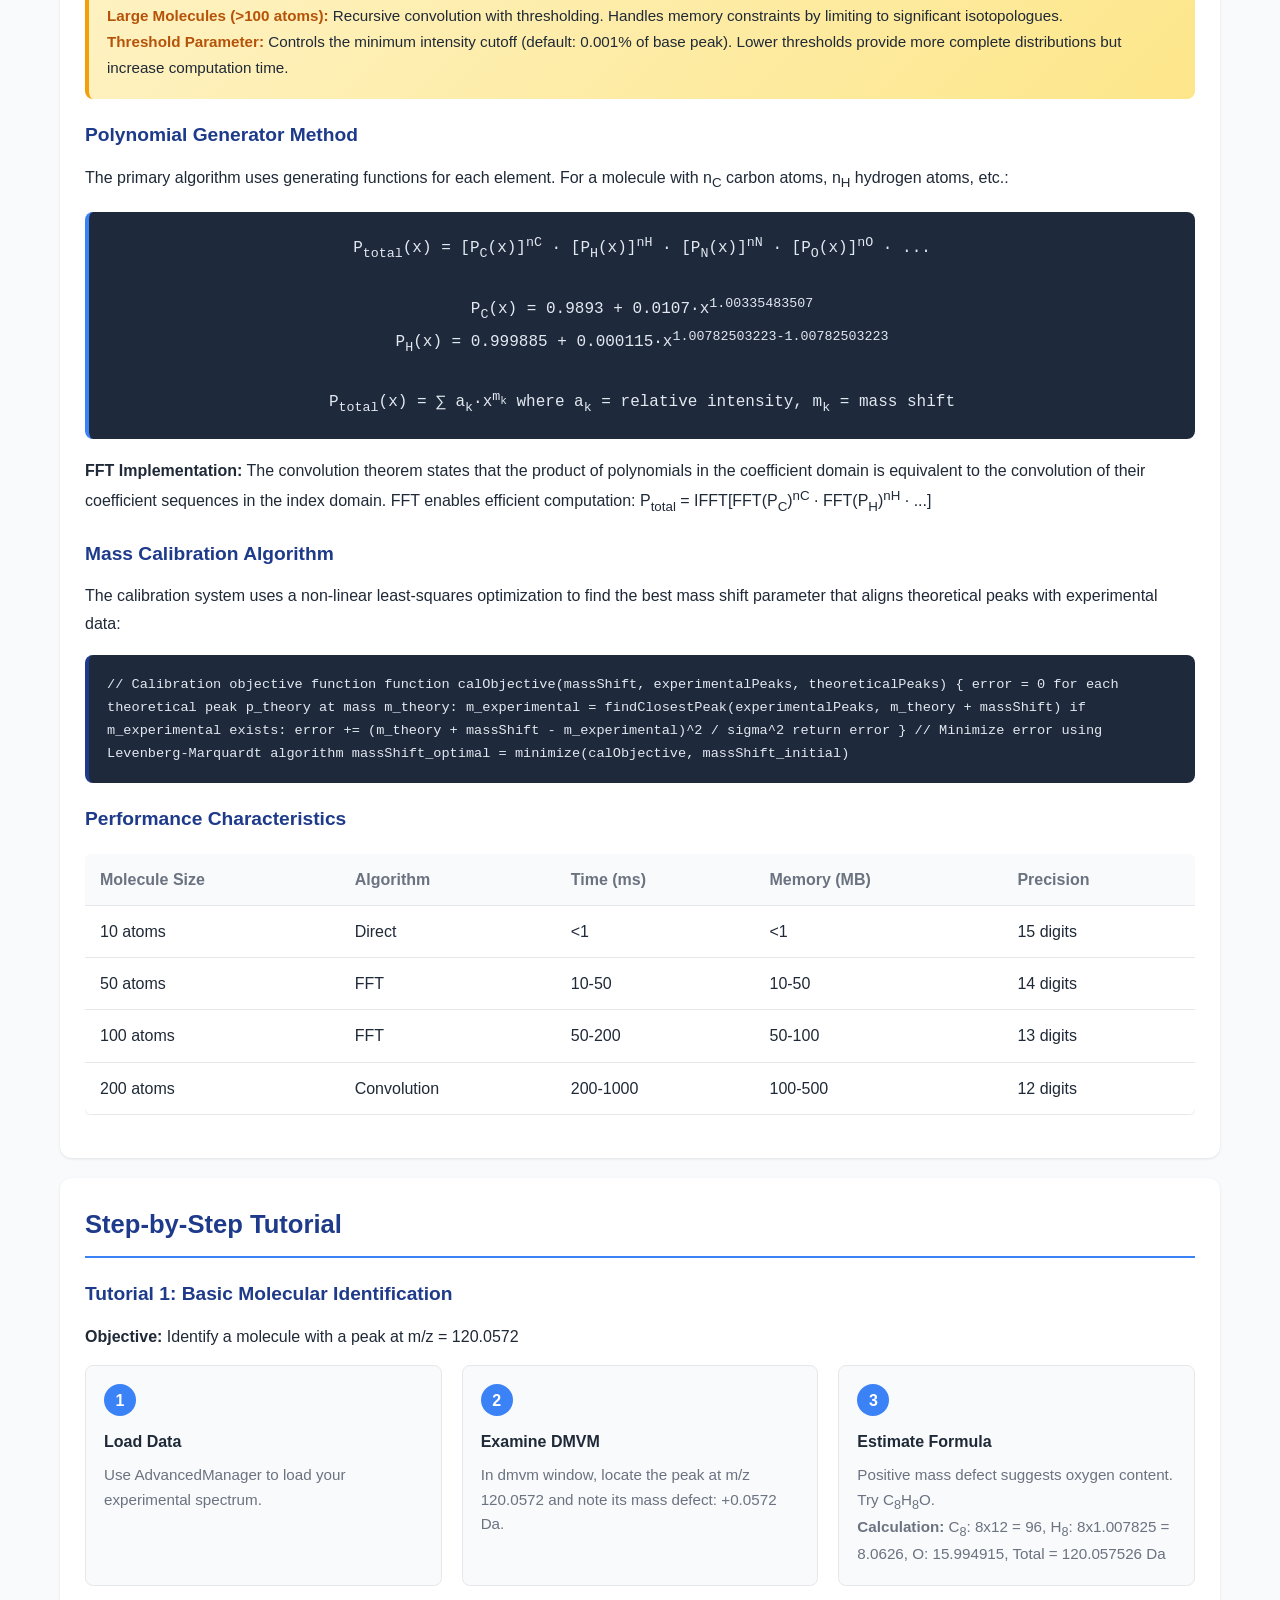
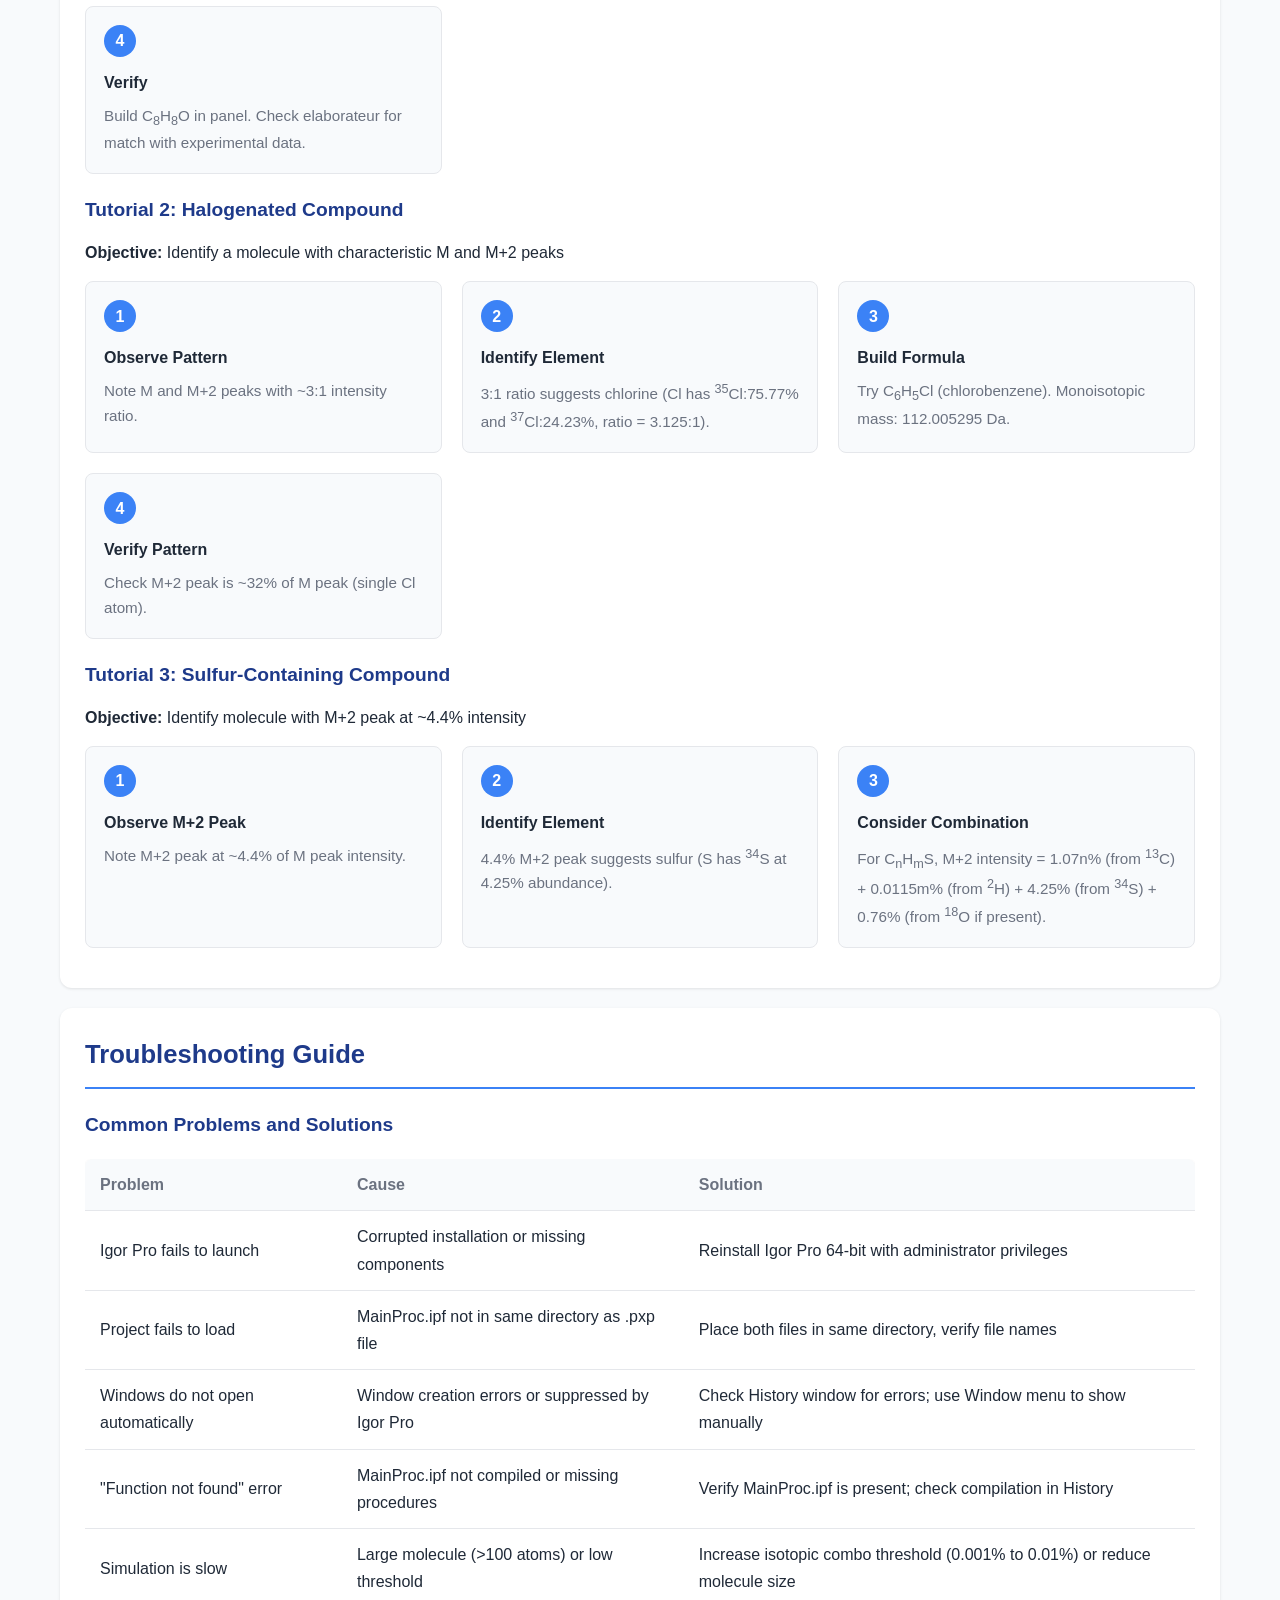
==== commit 43b54711: "Complete English expert guide with technical details - Replace French guide with comprehensive Engli" ====
--- a/index.html
+++ b/index.html
@@ -1,9 +1,9 @@
 <!DOCTYPE html>
-<html lang="fr">
+<html lang="en">
 <head>
     <meta charset="UTF-8">
     <meta http-equiv="refresh" content="0; url=attributor-guide-full.html">
-    <title>Attributor - Redirection</title>
+    <title>Attributor - Redirecting</title>
     <style>
         body { font-family: Arial, sans-serif; text-align: center; padding: 50px; }
         a { color: #3b82f6; text-decoration: none; }
@@ -11,8 +11,8 @@
     </style>
 </head>
 <body>
-    <p>Redirection vers le guide complet...</p>
-    <p>Si vous n'êtes pas redirigé automatiquement, 
-    cliquez <a href="attributor-guide-full.html">ici</a>.</p>
+    <p>Redirecting to the complete guide...</p>
+    <p>If you are not redirected automatically, 
+    click <a href="attributor-guide-full.html">here</a>.</p>
 </body>
 </html>
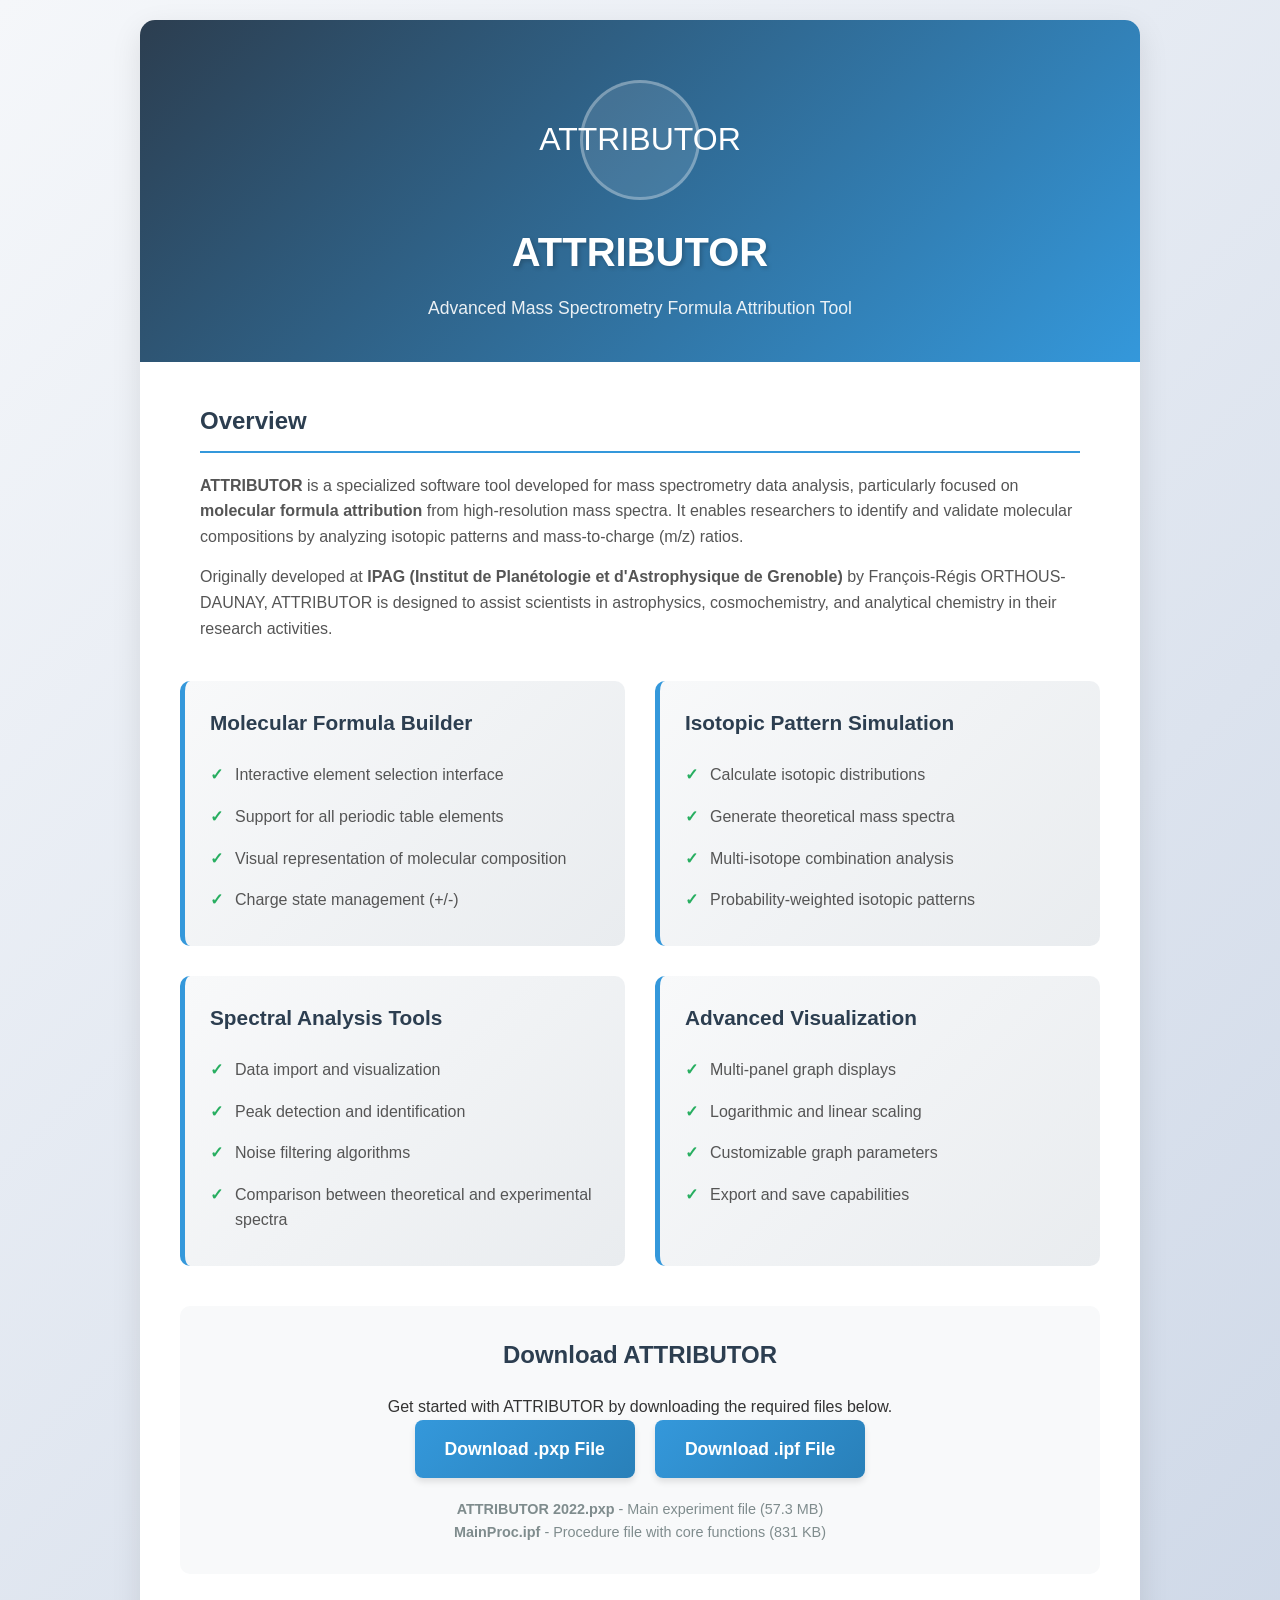
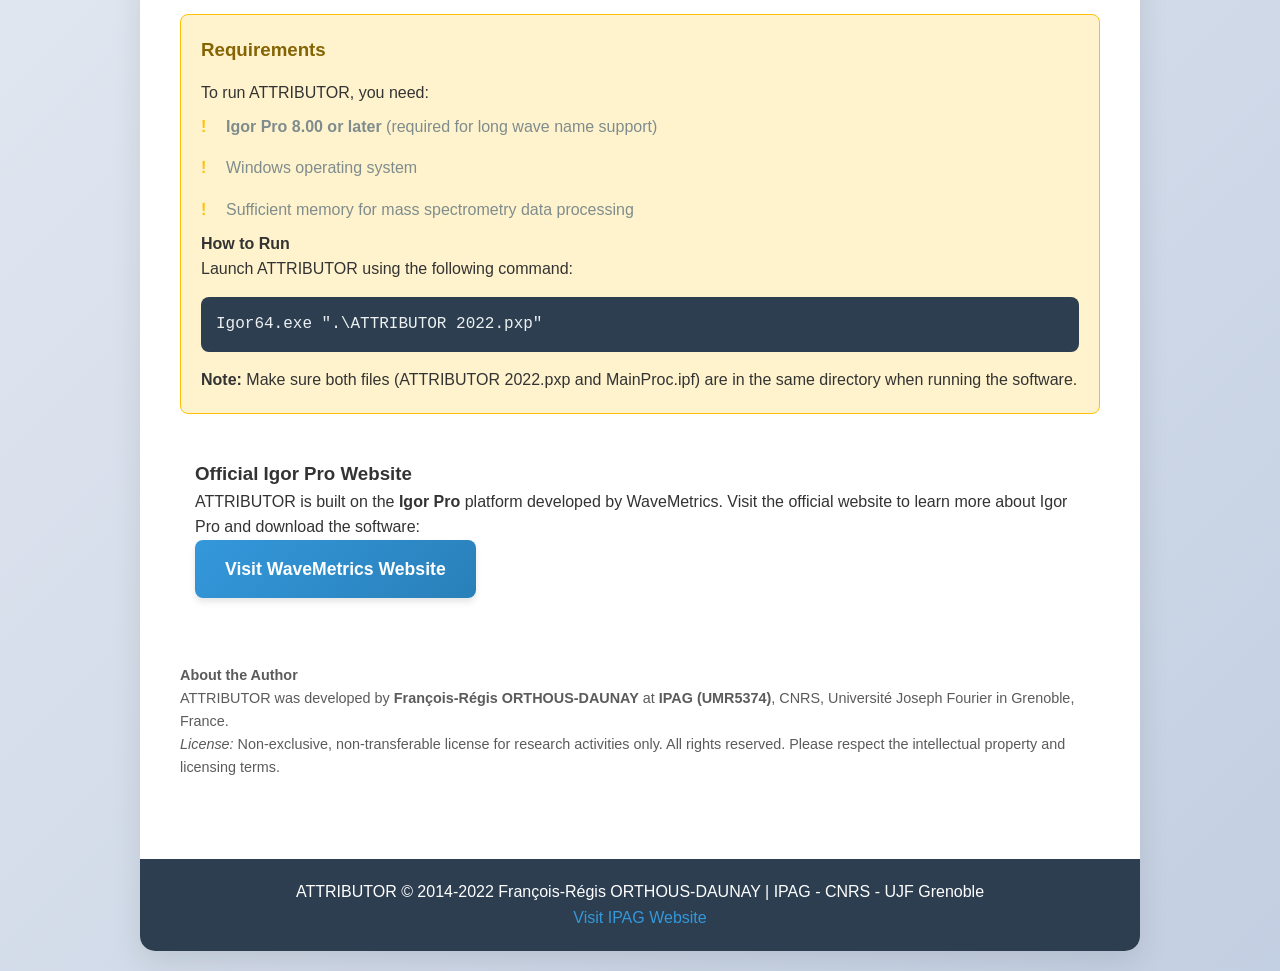
==== commit ccd6680e: "Add web page and README for ATTRIBUTOR software - Create index.html with comprehensive feature overv" ====
--- a/index.html
+++ b/index.html
@@ -2,17 +2,440 @@
 <html lang="en">
 <head>
     <meta charset="UTF-8">
-    <meta http-equiv="refresh" content="0; url=attributor-guide-full.html">
-    <title>Attributor - Redirecting</title>
+    <meta name="viewport" content="width=device-width, initial-scale=1.0">
+    <title>ATTRIBUTOR - Mass Spectrometry Analysis Software</title>
     <style>
-        body { font-family: Arial, sans-serif; text-align: center; padding: 50px; }
-        a { color: #3b82f6; text-decoration: none; }
-        a:hover { text-decoration: underline; }
+        * {
+            margin: 0;
+            padding: 0;
+            box-sizing: border-box;
+        }
+        
+        body {
+            font-family: 'Segoe UI', Tahoma, Geneva, Verdana, sans-serif;
+            line-height: 1.6;
+            color: #333;
+            background: linear-gradient(135deg, #f5f7fa 0%, #c3cfe2 100%);
+            min-height: 100vh;
+            padding: 20px;
+        }
+        
+        .container {
+            max-width: 1000px;
+            margin: 0 auto;
+            background: white;
+            border-radius: 15px;
+            box-shadow: 0 10px 30px rgba(0, 0, 0, 0.1);
+            overflow: hidden;
+        }
+        
+        header {
+            background: linear-gradient(135deg, #2c3e50 0%, #3498db 100%);
+            color: white;
+            padding: 40px 30px;
+            text-align: center;
+        }
+        
+        h1 {
+            font-size: 2.5em;
+            margin-bottom: 10px;
+            text-shadow: 2px 2px 4px rgba(0, 0, 0, 0.2);
+        }
+        
+        .subtitle {
+            font-size: 1.1em;
+            opacity: 0.9;
+            font-weight: 300;
+        }
+        
+        .logo {
+            width: 120px;
+            height: 120px;
+            margin: 20px auto;
+            background: rgba(255, 255, 255, 0.1);
+            border-radius: 50%;
+            display: flex;
+            align-items: center;
+            justify-content: center;
+            font-size: 2em;
+            border: 3px solid rgba(255, 255, 255, 0.3);
+        }
+        
+        main {
+            padding: 40px;
+        }
+        
+        .description {
+            margin-bottom: 40px;
+            padding: 0 20px;
+        }
+        
+        .description h2 {
+            color: #2c3e50;
+            margin-bottom: 20px;
+            font-size: 1.5em;
+            border-bottom: 2px solid #3498db;
+            padding-bottom: 10px;
+        }
+        
+        .description p {
+            margin-bottom: 15px;
+            color: #555;
+        }
+        
+        .features {
+            display: grid;
+            grid-template-columns: repeat(auto-fit, minmax(300px, 1fr));
+            gap: 30px;
+            margin: 40px 0;
+        }
+        
+        .feature-card {
+            background: linear-gradient(135deg, #f8f9fa 0%, #e9ecef 100%);
+            padding: 25px;
+            border-radius: 10px;
+            border-left: 5px solid #3498db;
+            transition: transform 0.3s ease, box-shadow 0.3s ease;
+        }
+        
+        .feature-card:hover {
+            transform: translateY(-5px);
+            box-shadow: 0 8px 15px rgba(0, 0, 0, 0.1);
+        }
+        
+        .feature-card h3 {
+            color: #2c3e50;
+            margin-bottom: 15px;
+            font-size: 1.3em;
+        }
+        
+        .feature-card ul {
+            list-style-type: none;
+            padding-left: 0;
+        }
+        
+        .feature-card li {
+            padding: 8px 0;
+            padding-left: 25px;
+            position: relative;
+            color: #555;
+        }
+        
+        .feature-card li:before {
+            content: "✓";
+            color: #27ae60;
+            font-weight: bold;
+            position: absolute;
+            left: 0;
+        }
+        
+        .download-section {
+            background: #f8f9fa;
+            padding: 30px;
+            border-radius: 10px;
+            margin: 40px 0;
+            text-align: center;
+        }
+        
+        .download-section h2 {
+            color: #2c3e50;
+            margin-bottom: 20px;
+        }
+        
+        .download-buttons {
+            display: flex;
+            justify-content: center;
+            gap: 20px;
+            flex-wrap: wrap;
+            margin-bottom: 20px;
+        }
+        
+        .btn {
+            display: inline-block;
+            padding: 15px 30px;
+            background: linear-gradient(135deg, #3498db 0%, #2980b9 100%);
+            color: white;
+            text-decoration: none;
+            border-radius: 8px;
+            font-weight: 600;
+            font-size: 1.1em;
+            transition: all 0.3s ease;
+            border: none;
+            cursor: pointer;
+            box-shadow: 0 4px 6px rgba(0, 0, 0, 0.1);
+        }
+        
+        .btn:hover {
+            transform: translateY(-2px);
+            box-shadow: 0 6px 12px rgba(0, 0, 0, 0.15);
+            background: linear-gradient(135deg, #2980b9 0%, #1f618d 100%);
+        }
+        
+        .btn-secondary {
+            background: linear-gradient(135deg, #95a5a6 0%, #7f8c8d 100%);
+        }
+        
+        .btn-secondary:hover {
+            background: linear-gradient(135deg, #7f8c8d 0%, #666 100%);
+        }
+        
+        .btn:active {
+            transform: translateY(0);
+        }
+        
+        .file-info {
+            margin-top: 15px;
+            font-size: 0.9em;
+            color: #7f8c8d;
+        }
+        
+        .requirements {
+            background: #fff3cd;
+            border: 1px solid #ffc107;
+            padding: 20px;
+            border-radius: 8px;
+            margin: 30px 0;
+        }
+        
+        .requirements h3 {
+            color: #856404;
+            margin-bottom: 15px;
+        }
+        
+        .requirements ul {
+            list-style-type: none;
+            padding-left: 0;
+        }
+        
+        .requirements li {
+            padding: 8px 0;
+            padding-left: 25px;
+            position: relative;
+            color: #7f8c8d;
+        }
+        
+        .requirements li:before {
+            content: "!";
+            color: #ffc107;
+            font-weight: bold;
+            position: absolute;
+            left: 0;
+        }
+        
+        .command-box {
+            background: #2c3e50;
+            color: #ecf0f1;
+            padding: 15px;
+            border-radius: 8px;
+            font-family: 'Consolas', 'Courier New', monospace;
+            margin: 15px 0;
+            overflow-x: auto;
+        }
+        
+        footer {
+            background: #2c3e50;
+            color: white;
+            text-align: center;
+            padding: 20px;
+            margin-top: 40px;
+        }
+        
+        footer a {
+            color: #3498db;
+            text-decoration: none;
+        }
+        
+        footer a:hover {
+            text-decoration: underline;
+        }
+        
+        .official-link {
+            display: block;
+            margin: 20px 0;
+            padding: 15px;
+            background: rgba(255, 255, 255, 0.1);
+            border-radius: 8px;
+            transition: background 0.3s ease;
+        }
+        
+        .official-link:hover {
+            background: rgba(255, 255, 255, 0.2);
+        }
+        
+        .author-info {
+            margin-top: 30px;
+            padding-top: 20px;
+            border-top: 1px solid rgba(255, 255, 255, 0.2);
+            font-size: 0.9em;
+            opacity: 0.8;
+        }
+        
+        @media (max-width: 768px) {
+            h1 {
+                font-size: 1.8em;
+            }
+            
+            .features {
+                grid-template-columns: 1fr;
+            }
+            
+            .download-buttons {
+                flex-direction: column;
+                align-items: center;
+            }
+            
+            .btn {
+                width: 80%;
+                max-width: 400px;
+            }
+        }
+        
+        @media (max-width: 480px) {
+            main {
+                padding: 20px;
+            }
+            
+            header {
+                padding: 20px;
+            }
+            
+            h1 {
+                font-size: 1.5em;
+            }
+        }
     </style>
 </head>
 <body>
-    <p>Redirecting to the complete guide...</p>
-    <p>If you are not redirected automatically, 
-    click <a href="attributor-guide-full.html">here</a>.</p>
+    <div class="container">
+        <header>
+            <div class="logo">ATTRIBUTOR</div>
+            <h1>ATTRIBUTOR</h1>
+            <p class="subtitle">Advanced Mass Spectrometry Formula Attribution Tool</p>
+        </header>
+        
+        <main>
+            <section class="description">
+                <h2>Overview</h2>
+                <p>
+                    <strong>ATTRIBUTOR</strong> is a specialized software tool developed for mass spectrometry data analysis, 
+                    particularly focused on <strong>molecular formula attribution</strong> from high-resolution mass spectra. 
+                    It enables researchers to identify and validate molecular compositions by analyzing isotopic patterns 
+                    and mass-to-charge (m/z) ratios.
+                </p>
+                <p>
+                    Originally developed at <strong>IPAG (Institut de Planétologie et d'Astrophysique de Grenoble)</strong> 
+                    by François-Régis ORTHOUS-DAUNAY, ATTRIBUTOR is designed to assist scientists in astrophysics, 
+                    cosmochemistry, and analytical chemistry in their research activities.
+                </p>
+            </section>
+            
+            <section class="features">
+                <div class="feature-card">
+                    <h3>Molecular Formula Builder</h3>
+                    <ul>
+                        <li>Interactive element selection interface</li>
+                        <li>Support for all periodic table elements</li>
+                        <li>Visual representation of molecular composition</li>
+                        <li>Charge state management (+/-)</li>
+                    </ul>
+                </div>
+                
+                <div class="feature-card">
+                    <h3>Isotopic Pattern Simulation</h3>
+                    <ul>
+                        <li>Calculate isotopic distributions</li>
+                        <li>Generate theoretical mass spectra</li>
+                        <li>Multi-isotope combination analysis</li>
+                        <li>Probability-weighted isotopic patterns</li>
+                    </ul>
+                </div>
+                
+                <div class="feature-card">
+                    <h3>Spectral Analysis Tools</h3>
+                    <ul>
+                        <li>Data import and visualization</li>
+                        <li>Peak detection and identification</li>
+                        <li>Noise filtering algorithms</li>
+                        <li>Comparison between theoretical and experimental spectra</li>
+                    </ul>
+                </div>
+                
+                <div class="feature-card">
+                    <h3>Advanced Visualization</h3>
+                    <ul>
+                        <li>Multi-panel graph displays</li>
+                        <li>Logarithmic and linear scaling</li>
+                        <li>Customizable graph parameters</li>
+                        <li>Export and save capabilities</li>
+                    </ul>
+                </div>
+            </section>
+            
+            <section class="download-section">
+                <h2>Download ATTRIBUTOR</h2>
+                <p>Get started with ATTRIBUTOR by downloading the required files below.</p>
+                
+                <div class="download-buttons">
+                    <a href="ATTRIBUTOR%202022.pxp" class="btn" download>Download .pxp File</a>
+                    <a href="MainProc.ipf" class="btn" download>Download .ipf File</a>
+                </div>
+                
+                <div class="file-info">
+                    <p><strong>ATTRIBUTOR 2022.pxp</strong> - Main experiment file (57.3 MB)</p>
+                    <p><strong>MainProc.ipf</strong> - Procedure file with core functions (831 KB)</p>
+                </div>
+            </section>
+            
+            <section class="requirements">
+                <h3>Requirements</h3>
+                <p>To run ATTRIBUTOR, you need:</p>
+                <ul>
+                    <li><strong>Igor Pro 8.00 or later</strong> (required for long wave name support)</li>
+                    <li>Windows operating system</li>
+                    <li>Sufficient memory for mass spectrometry data processing</li>
+                </ul>
+                
+                <h4>How to Run</h4>
+                <p>Launch ATTRIBUTOR using the following command:</p>
+                <div class="command-box">
+                    Igor64.exe ".\ATTRIBUTOR 2022.pxp"
+                </div>
+                <p>
+                    <strong>Note:</strong> Make sure both files (ATTRIBUTOR 2022.pxp and MainProc.ipf) 
+                    are in the same directory when running the software.
+                </p>
+            </section>
+            
+            <section class="official-link">
+                <h3>Official Igor Pro Website</h3>
+                <p>
+                    ATTRIBUTOR is built on the <strong>Igor Pro</strong> platform developed by WaveMetrics. 
+                    Visit the official website to learn more about Igor Pro and download the software:
+                </p>
+                <a href="https://www.wavemetrics.com/" class="btn" target="_blank">Visit WaveMetrics Website</a>
+            </section>
+            
+            <section class="author-info">
+                <h4>About the Author</h4>
+                <p>
+                    ATTRIBUTOR was developed by <strong>François-Régis ORTHOUS-DAUNAY</strong> at 
+                    <strong>IPAG (UMR5374)</strong>, CNRS, Université Joseph Fourier in Grenoble, France.
+                </p>
+                <p>
+                    <em>License:</em> Non-exclusive, non-transferable license for research activities only. 
+                    All rights reserved. Please respect the intellectual property and licensing terms.
+                </p>
+            </section>
+        </main>
+        
+        <footer>
+            <p>
+                ATTRIBUTOR &copy; 2014-2022 François-Régis ORTHOUS-DAUNAY | IPAG - CNRS - UJF Grenoble
+            </p>
+            <p>
+                <a href="https://www.ipag.fr/" target="_blank">Visit IPAG Website</a>
+            </p>
+        </footer>
+    </div>
 </body>
 </html>
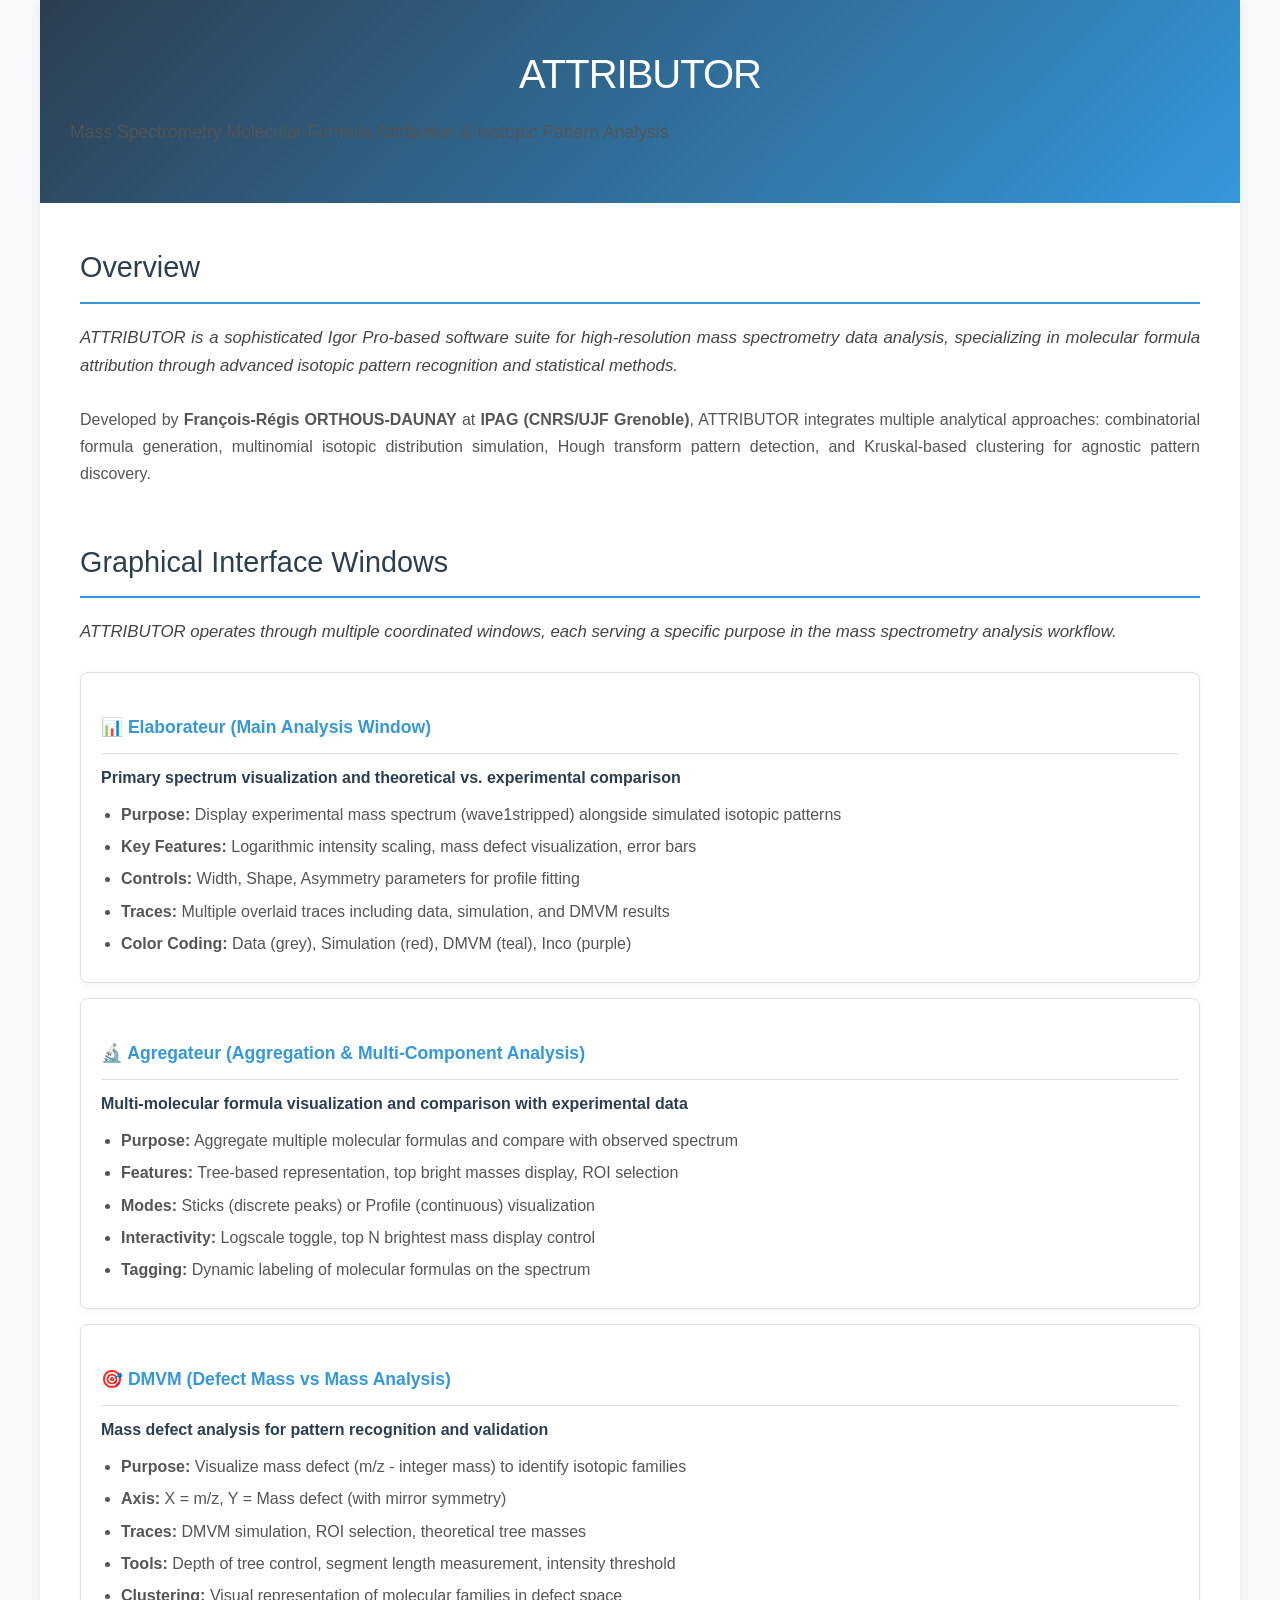
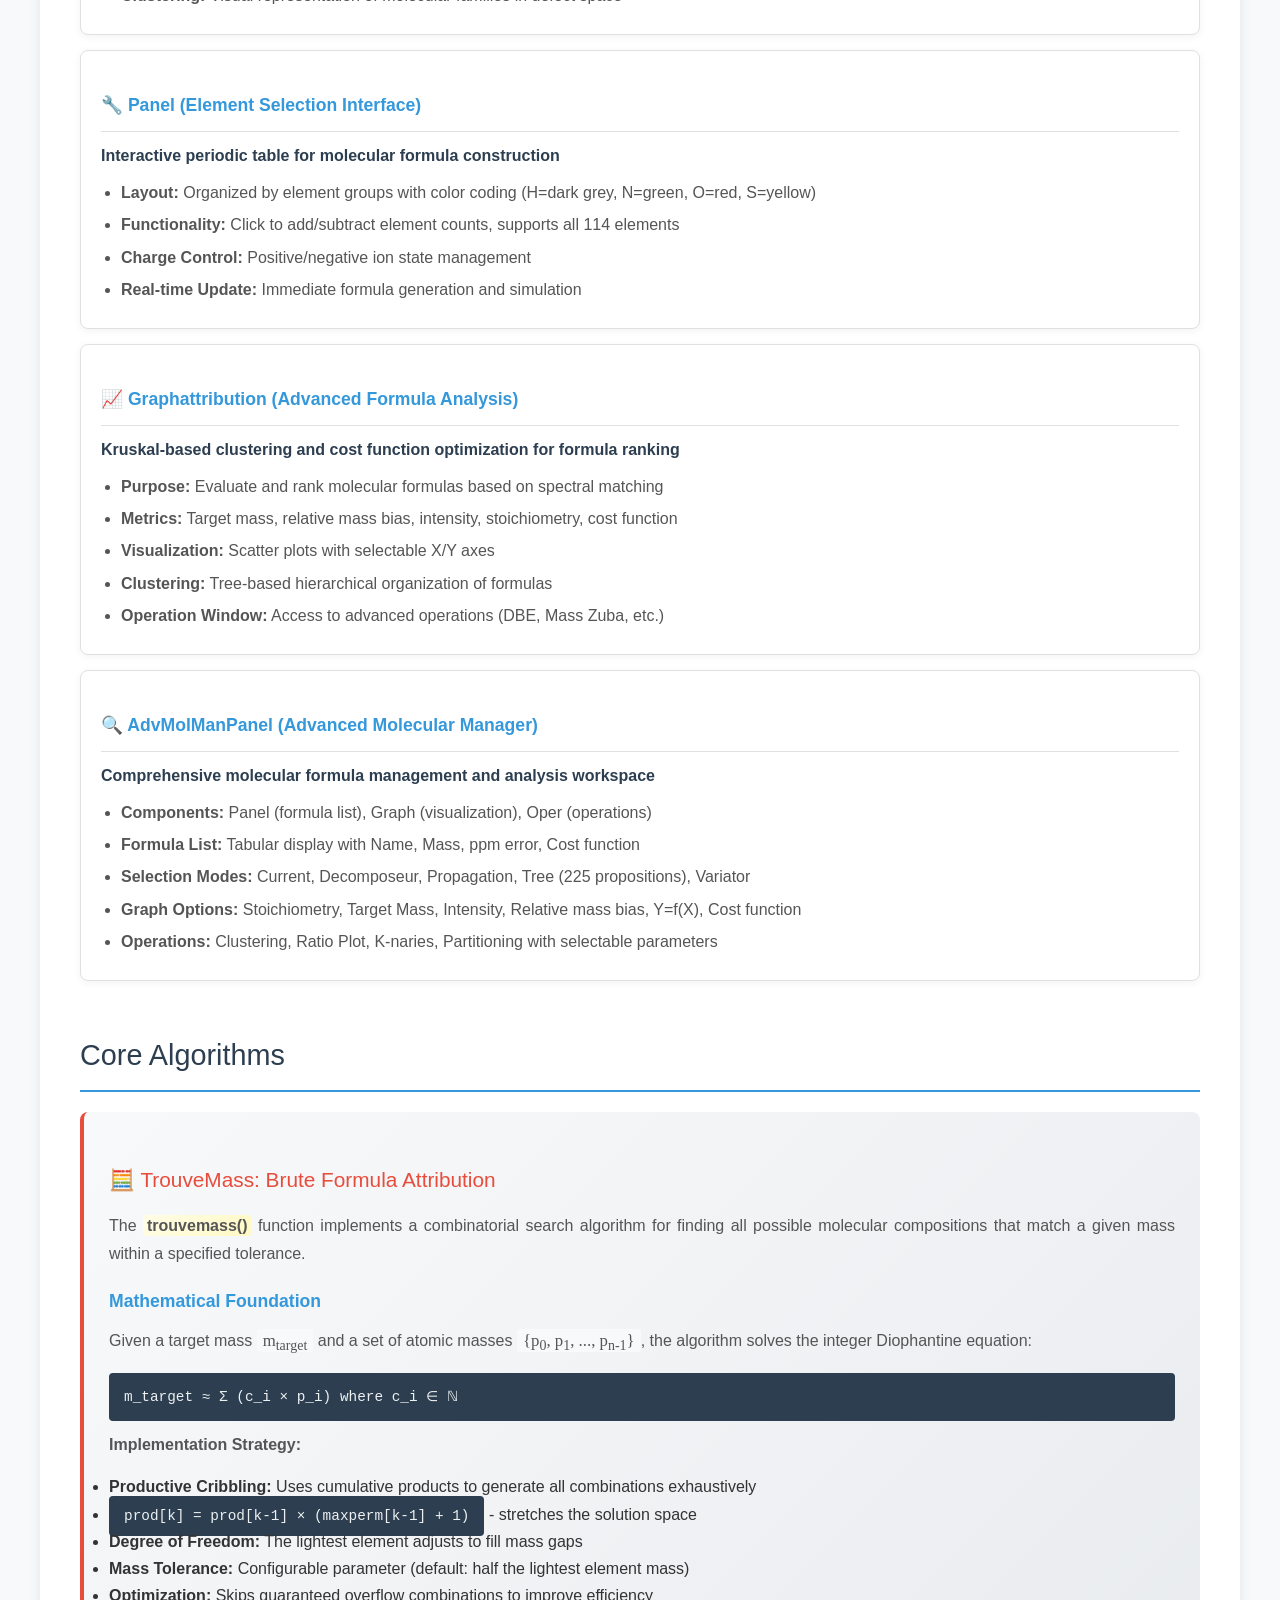
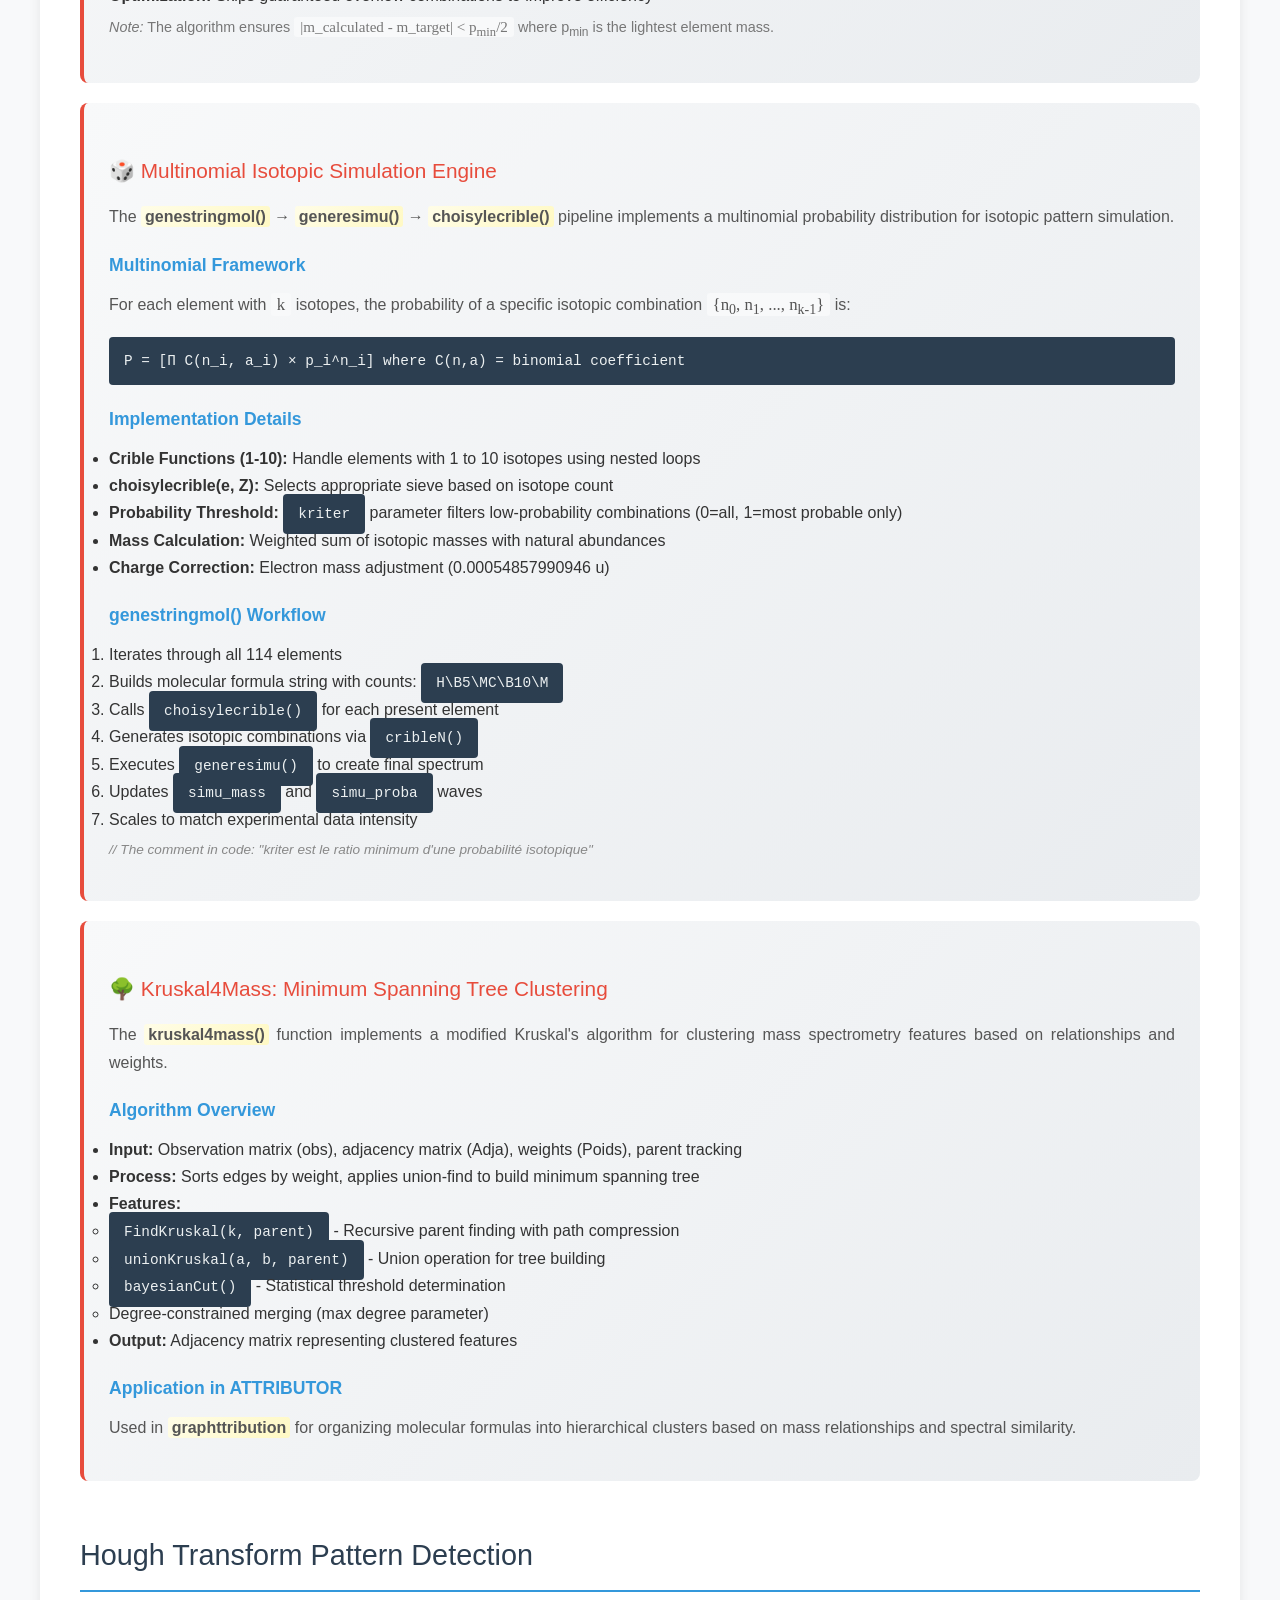
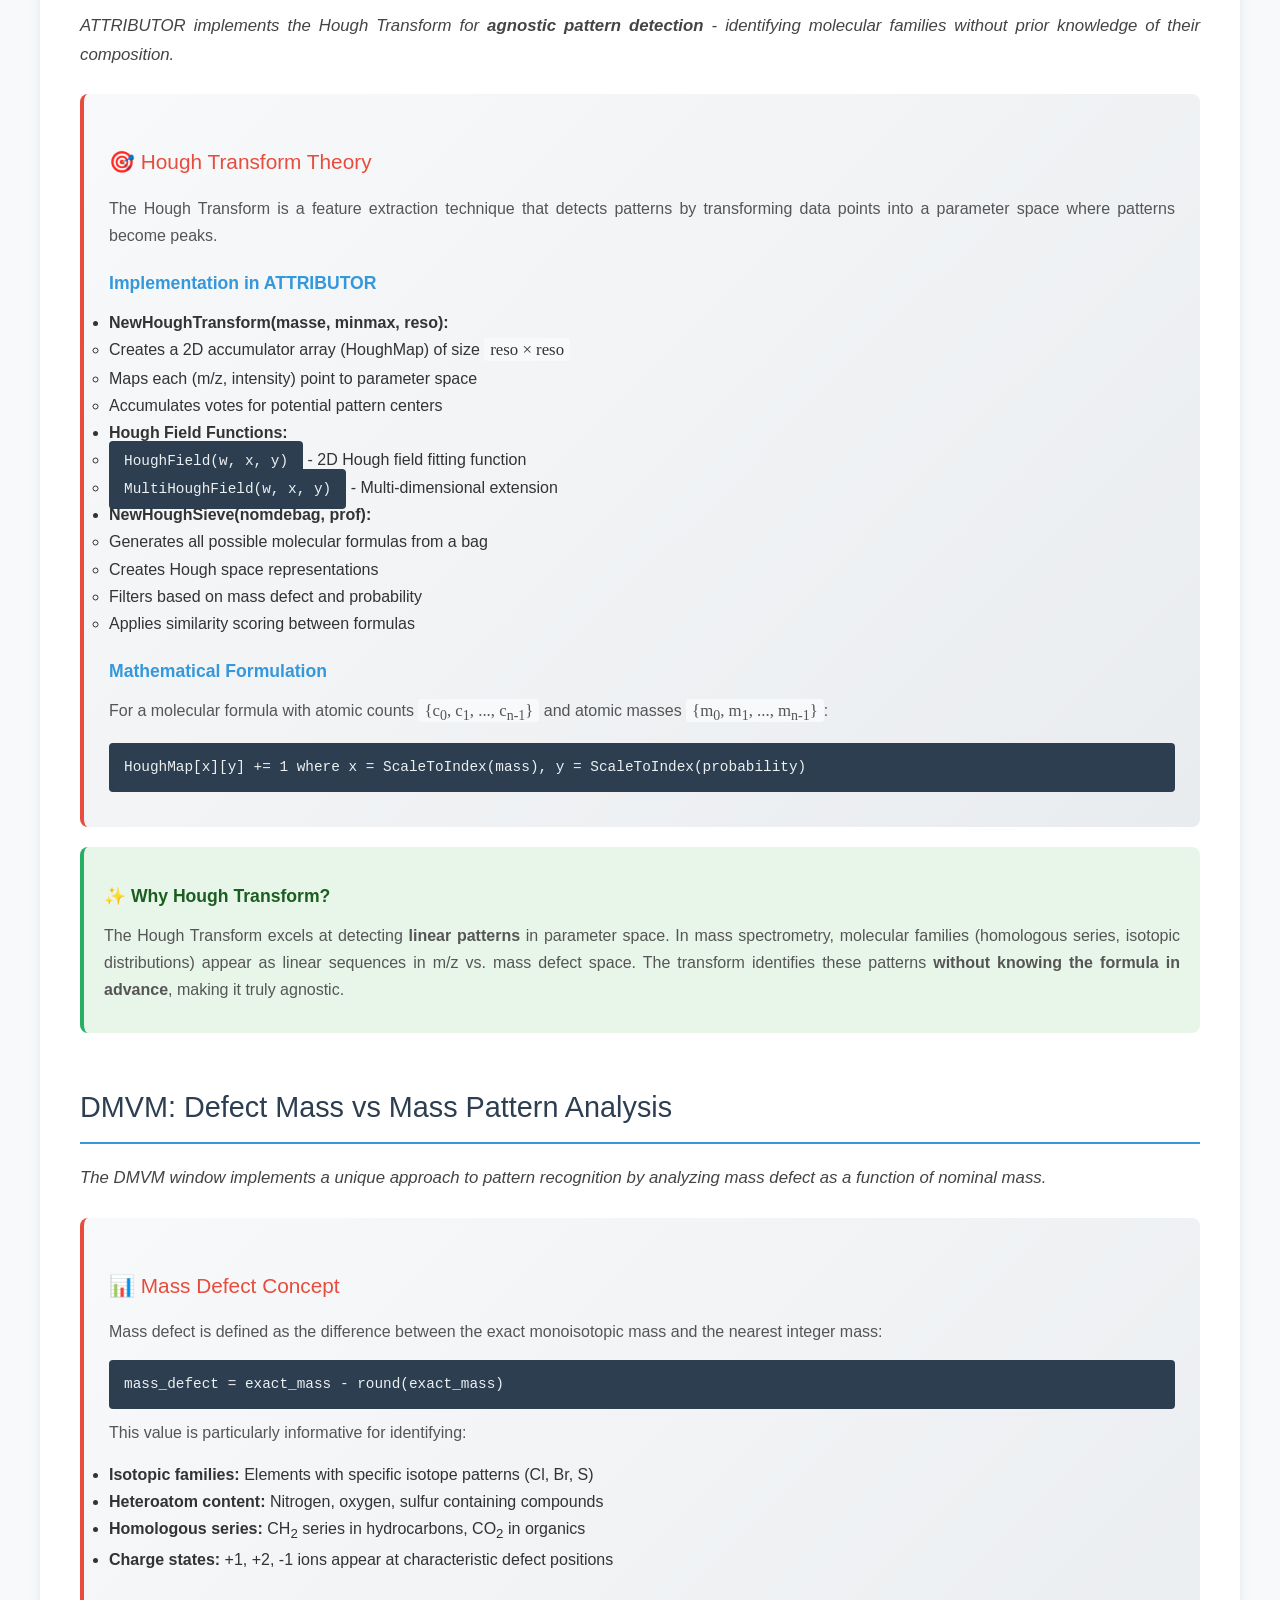
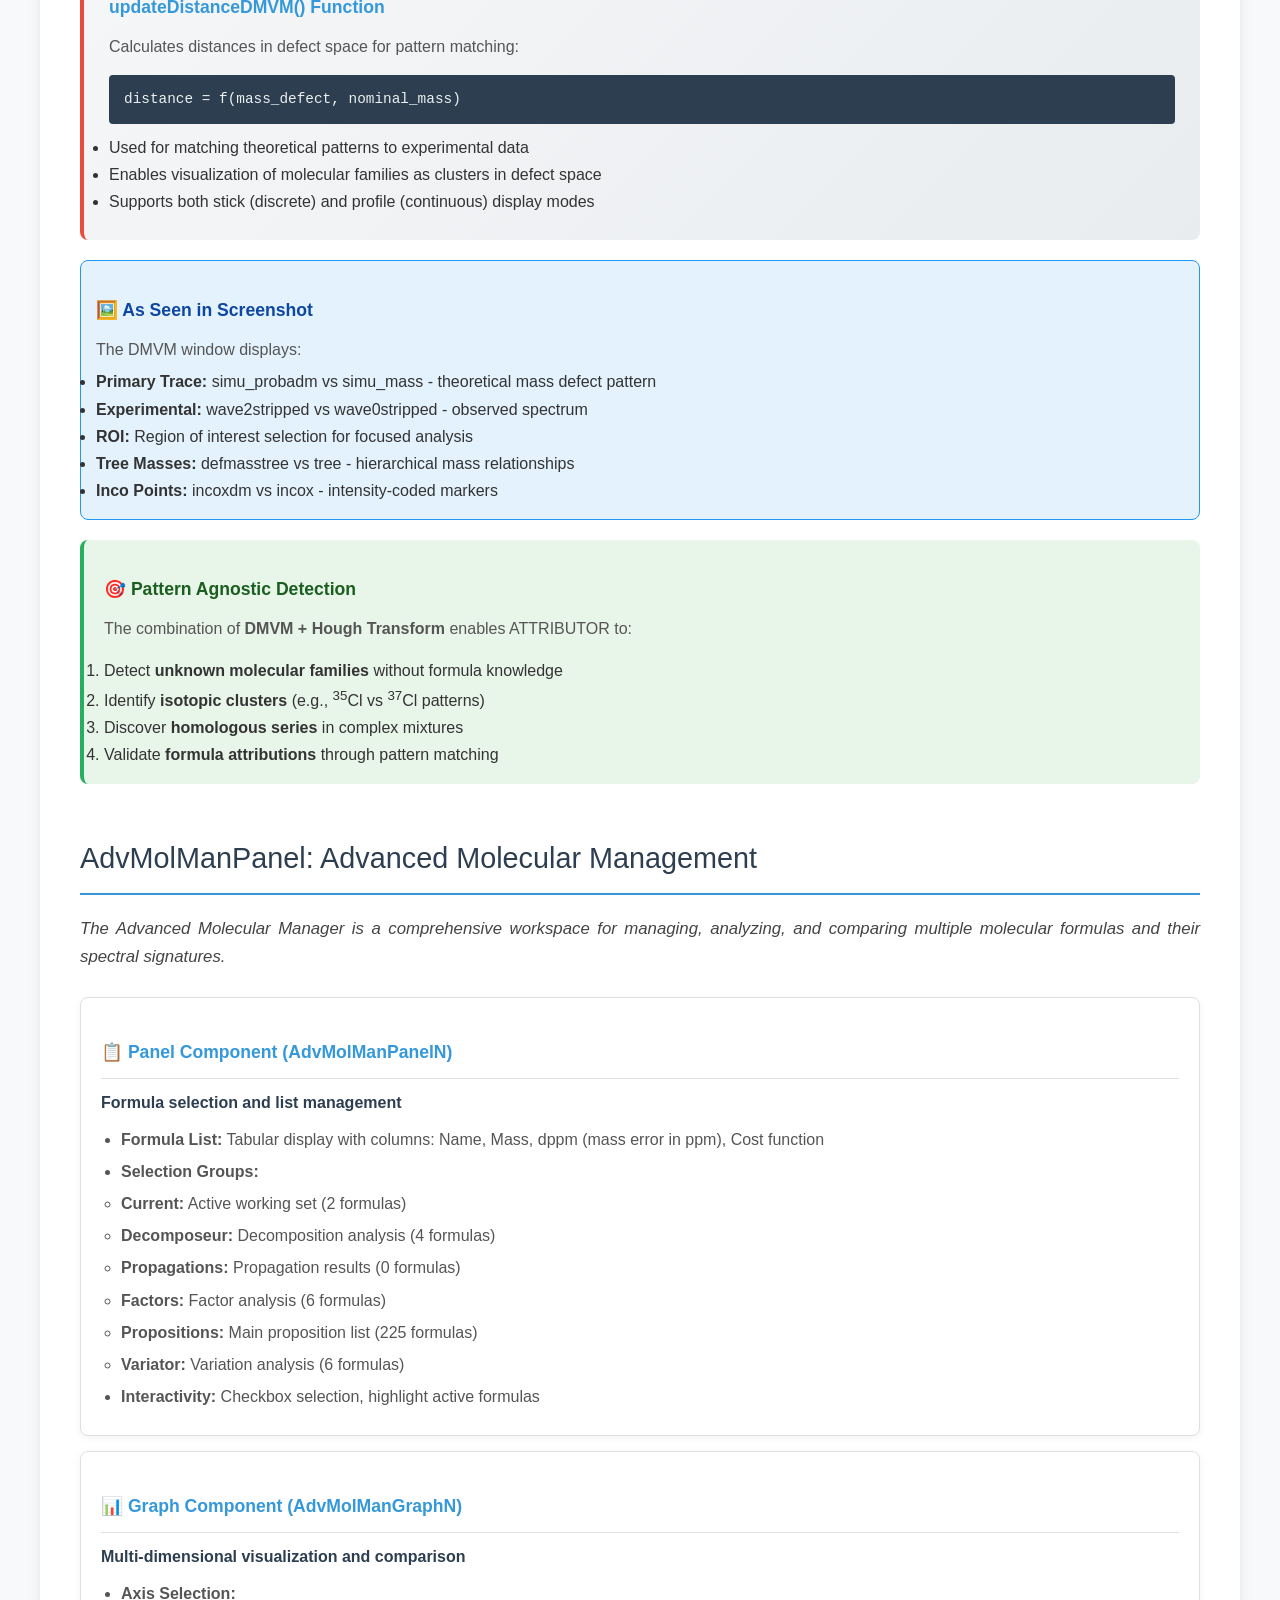
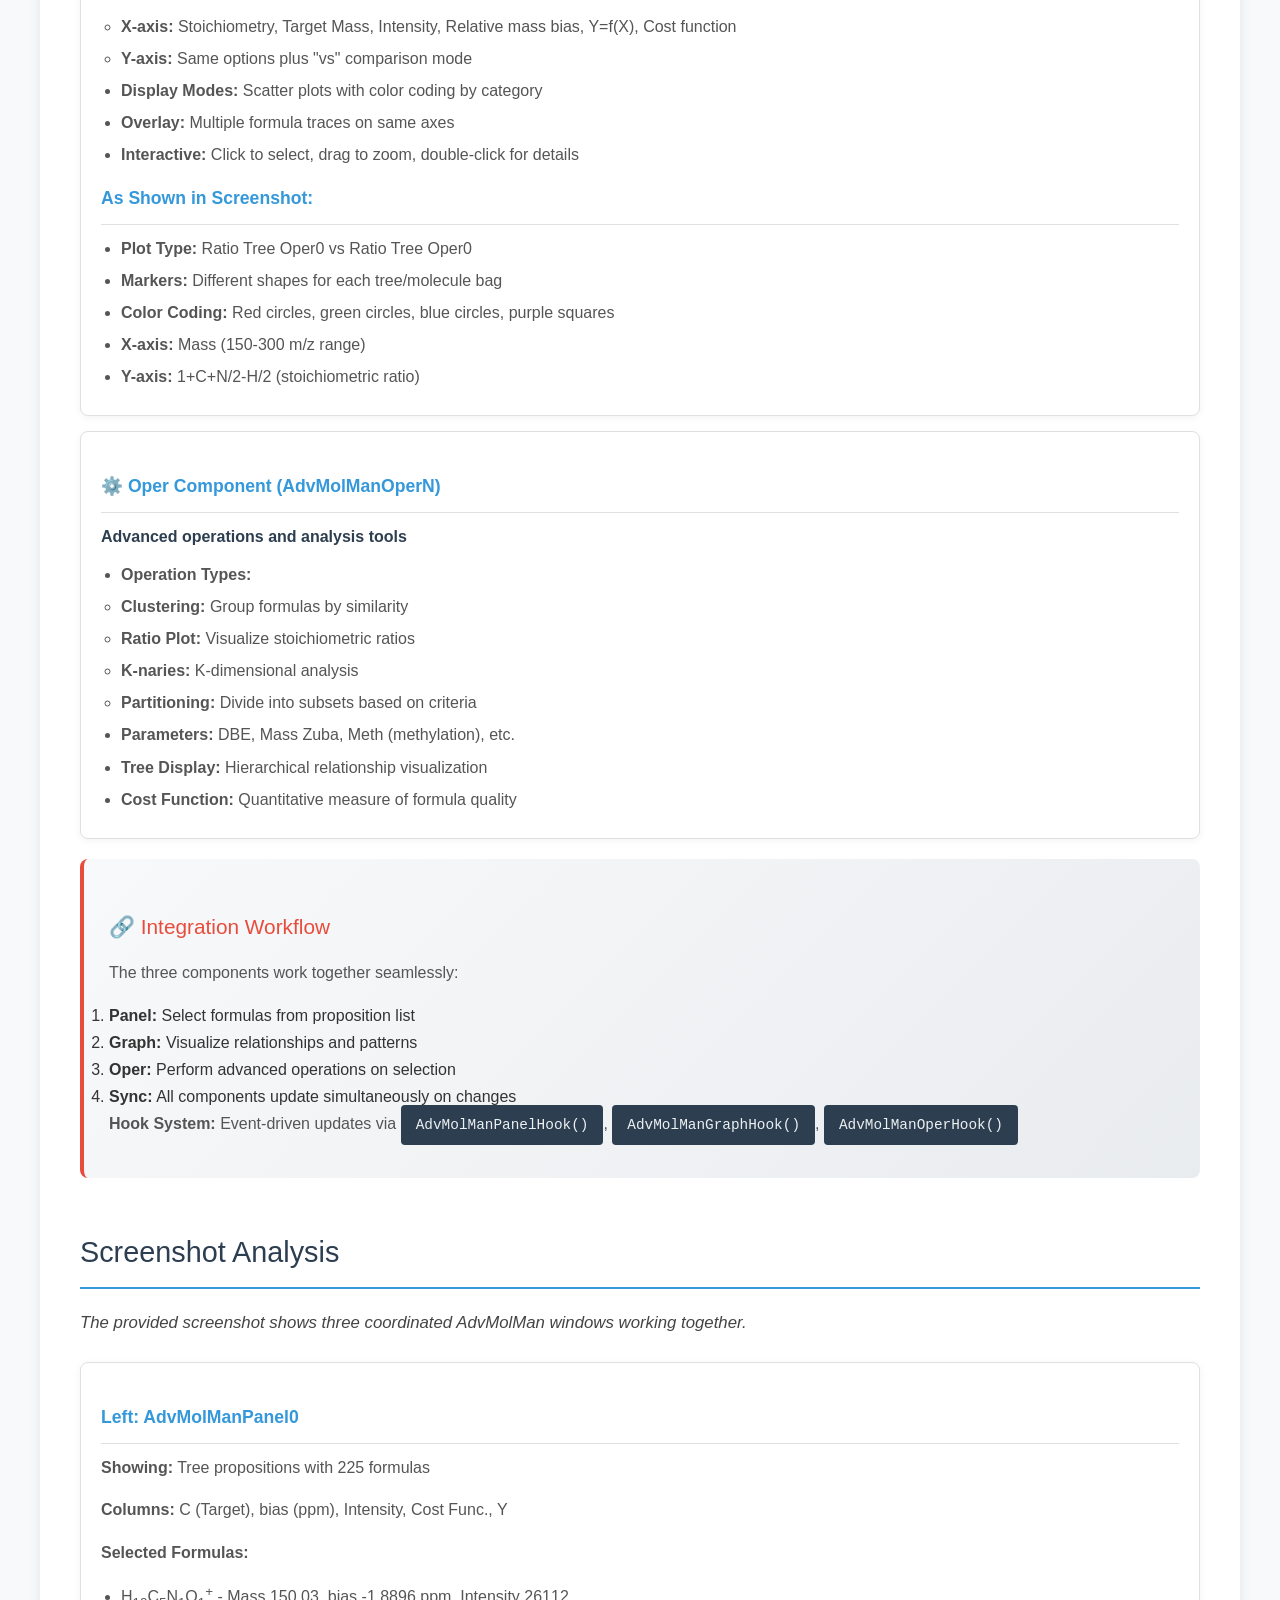
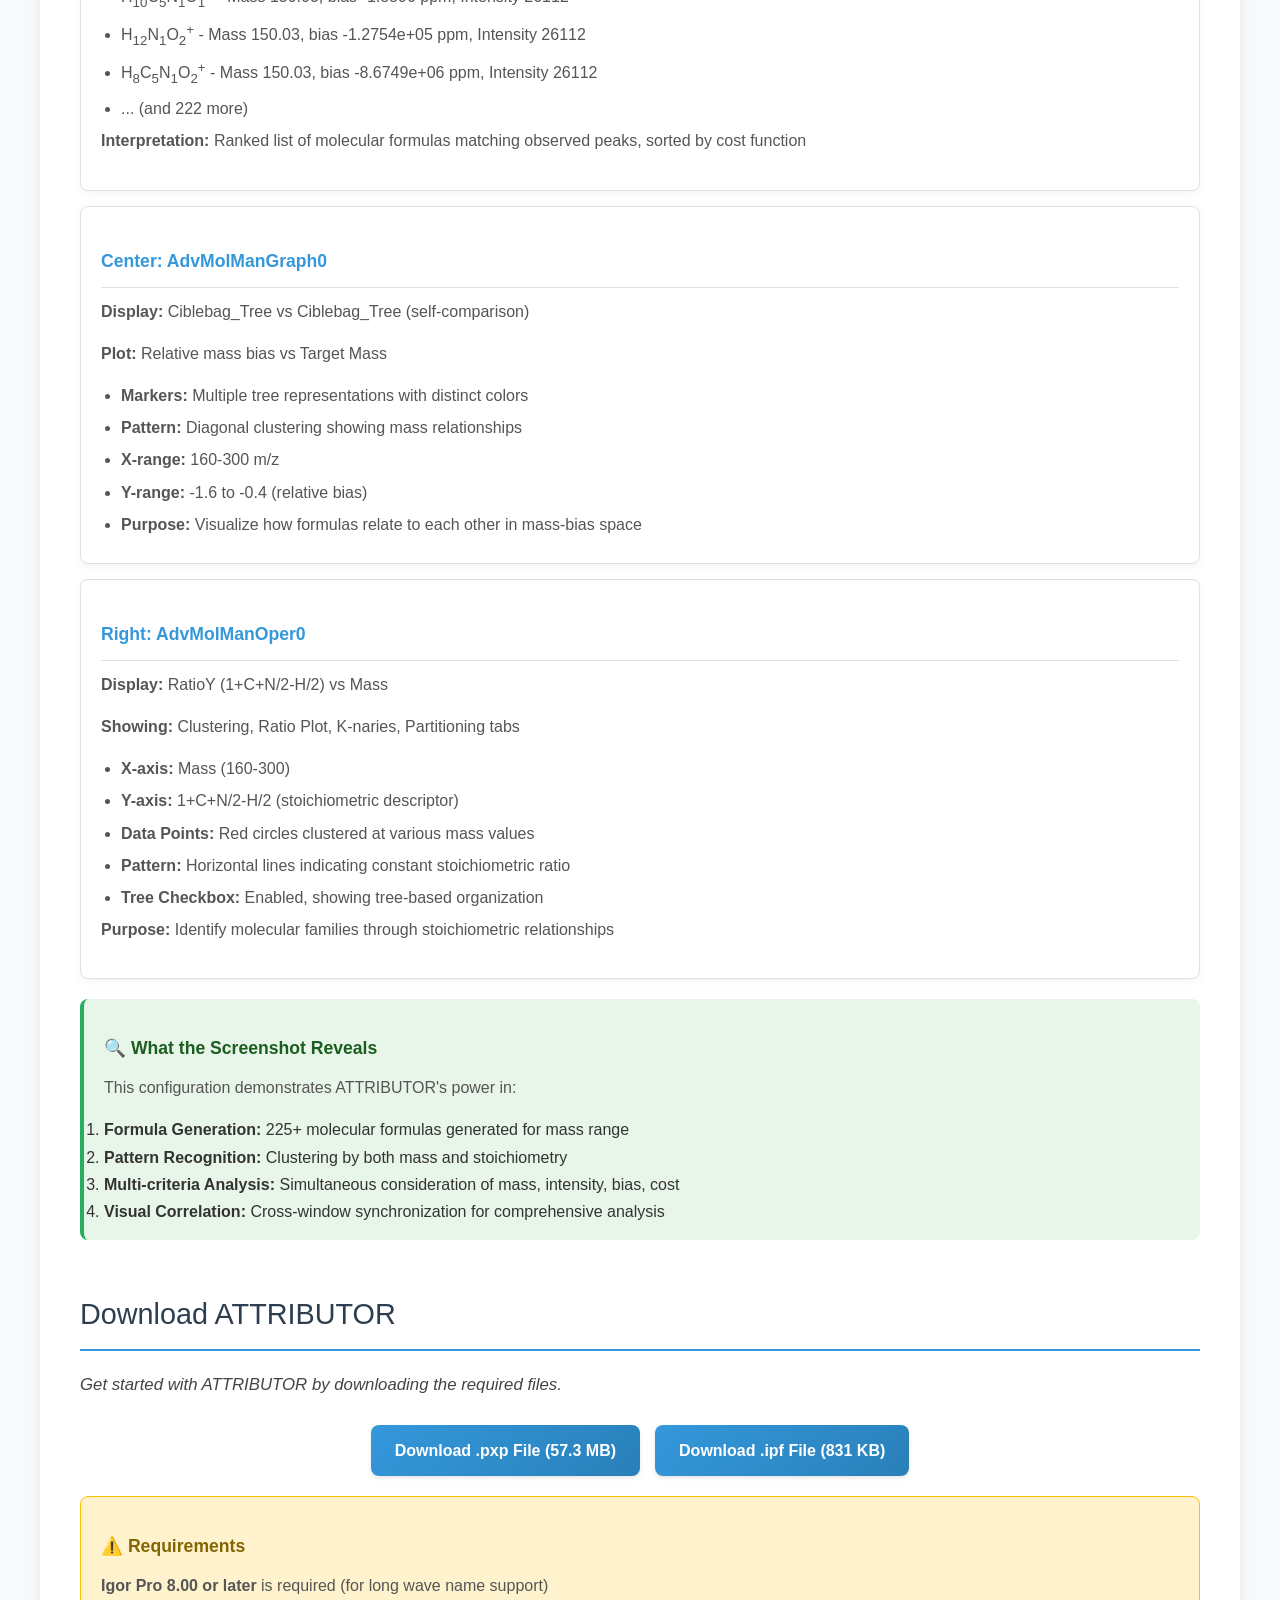
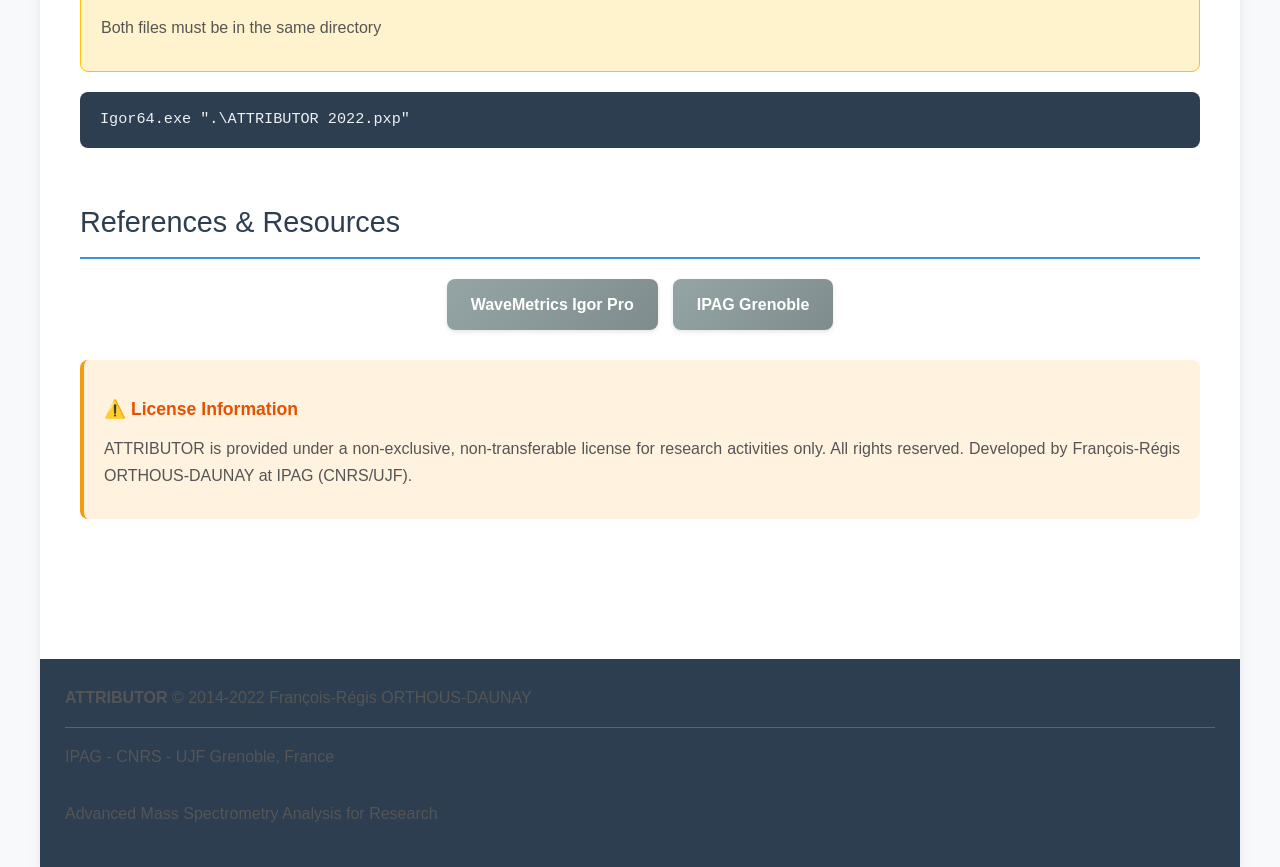
==== commit 0a801158: "Update index.html with detailed technical documentation - Remove circular logo for cleaner design - " ====
--- a/index.html
+++ b/index.html
@@ -3,8 +3,21 @@
 <head>
     <meta charset="UTF-8">
     <meta name="viewport" content="width=device-width, initial-scale=1.0">
-    <title>ATTRIBUTOR - Mass Spectrometry Analysis Software</title>
+    <title>ATTRIBUTOR - Advanced Mass Spectrometry Formula Attribution</title>
     <style>
+        :root {
+            --primary: #2c3e50;
+            --secondary: #3498db;
+            --accent: #e74c3c;
+            --light: #ecf0f1;
+            --dark: #2c3e50;
+            --success: #27ae60;
+            --warning: #f39c12;
+            --border-radius: 8px;
+            --shadow: 0 4px 12px rgba(0,0,0,0.08);
+            --shadow-hover: 0 8px 20px rgba(0,0,0,0.12);
+        }
+        
         * {
             margin: 0;
             padding: 0;
@@ -12,101 +25,107 @@
         }
         
         body {
-            font-family: 'Segoe UI', Tahoma, Geneva, Verdana, sans-serif;
-            line-height: 1.6;
+            font-family: 'Segoe UI', 'Helvetica Neue', Arial, sans-serif;
+            line-height: 1.7;
             color: #333;
-            background: linear-gradient(135deg, #f5f7fa 0%, #c3cfe2 100%);
+            background: #f8f9fa;
             min-height: 100vh;
-            padding: 20px;
         }
         
         .container {
-            max-width: 1000px;
+            max-width: 1200px;
             margin: 0 auto;
             background: white;
-            border-radius: 15px;
-            box-shadow: 0 10px 30px rgba(0, 0, 0, 0.1);
-            overflow: hidden;
+            box-shadow: var(--shadow);
         }
         
         header {
-            background: linear-gradient(135deg, #2c3e50 0%, #3498db 100%);
+            background: linear-gradient(135deg, var(--primary) 0%, var(--secondary) 100%);
             color: white;
             padding: 40px 30px;
             text-align: center;
         }
         
-        h1 {
+        header h1 {
             font-size: 2.5em;
+            font-weight: 300;
             margin-bottom: 10px;
-            text-shadow: 2px 2px 4px rgba(0, 0, 0, 0.2);
+            letter-spacing: -1px;
         }
         
         .subtitle {
             font-size: 1.1em;
-            opacity: 0.9;
+            opacity: 0.95;
             font-weight: 300;
-        }
-        
-        .logo {
-            width: 120px;
-            height: 120px;
-            margin: 20px auto;
-            background: rgba(255, 255, 255, 0.1);
-            border-radius: 50%;
-            display: flex;
-            align-items: center;
-            justify-content: center;
-            font-size: 2em;
-            border: 3px solid rgba(255, 255, 255, 0.3);
         }
         
         main {
             padding: 40px;
         }
         
-        .description {
-            margin-bottom: 40px;
-            padding: 0 20px;
-        }
-        
-        .description h2 {
-            color: #2c3e50;
+        section {
+            margin-bottom: 50px;
+        }
+        
+        h2 {
+            color: var(--primary);
+            font-size: 1.8em;
             margin-bottom: 20px;
-            font-size: 1.5em;
-            border-bottom: 2px solid #3498db;
             padding-bottom: 10px;
-        }
-        
-        .description p {
+            border-bottom: 2px solid var(--secondary);
+            font-weight: 500;
+        }
+        
+        h3 {
+            color: var(--primary);
+            font-size: 1.3em;
+            margin: 25px 0 15px 0;
+            font-weight: 500;
+        }
+        
+        h4 {
+            color: var(--secondary);
+            font-size: 1.1em;
+            margin: 20px 0 10px 0;
+        }
+        
+        p {
             margin-bottom: 15px;
             color: #555;
-        }
-        
-        .features {
+            text-align: justify;
+        }
+        
+        .section-intro {
+            font-size: 1.05em;
+            color: #444;
+            margin-bottom: 25px;
+            font-style: italic;
+        }
+        
+        .feature-grid {
             display: grid;
-            grid-template-columns: repeat(auto-fit, minmax(300px, 1fr));
+            grid-template-columns: repeat(auto-fit, minmax(350px, 1fr));
             gap: 30px;
-            margin: 40px 0;
+            margin: 30px 0;
         }
         
         .feature-card {
-            background: linear-gradient(135deg, #f8f9fa 0%, #e9ecef 100%);
+            background: white;
             padding: 25px;
-            border-radius: 10px;
-            border-left: 5px solid #3498db;
-            transition: transform 0.3s ease, box-shadow 0.3s ease;
+            border-radius: var(--border-radius);
+            border-left: 4px solid var(--secondary);
+            box-shadow: var(--shadow);
+            transition: all 0.3s ease;
         }
         
         .feature-card:hover {
-            transform: translateY(-5px);
-            box-shadow: 0 8px 15px rgba(0, 0, 0, 0.1);
+            transform: translateY(-3px);
+            box-shadow: var(--shadow-hover);
         }
         
         .feature-card h3 {
-            color: #2c3e50;
+            color: var(--primary);
             margin-bottom: 15px;
-            font-size: 1.3em;
         }
         
         .feature-card ul {
@@ -119,55 +138,100 @@
             padding-left: 25px;
             position: relative;
             color: #555;
+            border-left: 2px solid transparent;
         }
         
         .feature-card li:before {
-            content: "✓";
-            color: #27ae60;
-            font-weight: bold;
+            content: "";
             position: absolute;
             left: 0;
-        }
-        
-        .download-section {
+            top: 12px;
+            width: 12px;
+            height: 2px;
+            background: var(--secondary);
+        }
+        
+        .algorithm-box {
+            background: linear-gradient(135deg, #f8f9fa 0%, #e9ecef 100%);
+            padding: 25px;
+            border-radius: var(--border-radius);
+            margin: 20px 0;
+            border-left: 4px solid var(--accent);
+        }
+        
+        .algorithm-box h3 {
+            color: var(--accent);
+            margin-bottom: 15px;
+        }
+        
+        .algorithm-box .code {
+            background: #2c3e50;
+            color: #ecf0f1;
+            padding: 12px 15px;
+            border-radius: 4px;
+            font-family: 'Consolas', 'Courier New', monospace;
+            font-size: 0.9em;
+            margin: 10px 0;
+            overflow-x: auto;
+        }
+        
+        .math {
+            font-family: 'Cambria Math', 'Times New Roman', serif;
             background: #f8f9fa;
-            padding: 30px;
-            border-radius: 10px;
-            margin: 40px 0;
-            text-align: center;
-        }
-        
-        .download-section h2 {
-            color: #2c3e50;
-            margin-bottom: 20px;
-        }
-        
-        .download-buttons {
-            display: flex;
-            justify-content: center;
-            gap: 20px;
-            flex-wrap: wrap;
-            margin-bottom: 20px;
+            padding: 2px 6px;
+            border-radius: 3px;
+            font-size: 1.05em;
+        }
+        
+        .window-card {
+            background: white;
+            padding: 20px;
+            border-radius: var(--border-radius);
+            margin: 15px 0;
+            border: 1px solid #e0e0e0;
+            box-shadow: 0 2px 8px rgba(0,0,0,0.05);
+        }
+        
+        .window-card h4 {
+            color: var(--secondary);
+            margin-bottom: 10px;
+            border-bottom: 1px solid #e0e0e0;
+            padding-bottom: 10px;
+        }
+        
+        .window-purpose {
+            font-weight: 600;
+            color: var(--primary);
+            margin-bottom: 10px;
+        }
+        
+        .window-features {
+            margin-left: 20px;
+        }
+        
+        .window-features li {
+            margin: 5px 0;
+            color: #555;
         }
         
         .btn {
             display: inline-block;
-            padding: 15px 30px;
-            background: linear-gradient(135deg, #3498db 0%, #2980b9 100%);
+            padding: 12px 24px;
+            background: linear-gradient(135deg, var(--secondary) 0%, #2980b9 100%);
             color: white;
             text-decoration: none;
-            border-radius: 8px;
+            border-radius: var(--border-radius);
             font-weight: 600;
-            font-size: 1.1em;
+            font-size: 1em;
             transition: all 0.3s ease;
             border: none;
             cursor: pointer;
-            box-shadow: 0 4px 6px rgba(0, 0, 0, 0.1);
+            box-shadow: 0 2px 4px rgba(0,0,0,0.1);
         }
         
         .btn:hover {
             transform: translateY(-2px);
-            box-shadow: 0 6px 12px rgba(0, 0, 0, 0.15);
+            box-shadow: 0 4px 8px rgba(0,0,0,0.15);
             background: linear-gradient(135deg, #2980b9 0%, #1f618d 100%);
         }
         
@@ -175,73 +239,78 @@
             background: linear-gradient(135deg, #95a5a6 0%, #7f8c8d 100%);
         }
         
-        .btn-secondary:hover {
-            background: linear-gradient(135deg, #7f8c8d 0%, #666 100%);
-        }
-        
-        .btn:active {
-            transform: translateY(0);
-        }
-        
-        .file-info {
-            margin-top: 15px;
-            font-size: 0.9em;
-            color: #7f8c8d;
-        }
-        
-        .requirements {
+        .btn-group {
+            display: flex;
+            gap: 15px;
+            flex-wrap: wrap;
+            justify-content: center;
+            margin: 20px 0;
+        }
+        
+        .download-info {
             background: #fff3cd;
             border: 1px solid #ffc107;
-            padding: 20px;
-            border-radius: 8px;
-            margin: 30px 0;
-        }
-        
-        .requirements h3 {
+            padding: 15px 20px;
+            border-radius: var(--border-radius);
+            margin: 20px 0;
+        }
+        
+        .download-info h4 {
             color: #856404;
-            margin-bottom: 15px;
-        }
-        
-        .requirements ul {
-            list-style-type: none;
-            padding-left: 0;
-        }
-        
-        .requirements li {
-            padding: 8px 0;
-            padding-left: 25px;
-            position: relative;
-            color: #7f8c8d;
-        }
-        
-        .requirements li:before {
-            content: "!";
-            color: #ffc107;
-            font-weight: bold;
-            position: absolute;
-            left: 0;
+            margin-bottom: 10px;
         }
         
         .command-box {
             background: #2c3e50;
             color: #ecf0f1;
-            padding: 15px;
-            border-radius: 8px;
+            padding: 15px 20px;
+            border-radius: var(--border-radius);
             font-family: 'Consolas', 'Courier New', monospace;
             margin: 15px 0;
-            overflow-x: auto;
+            font-size: 0.95em;
+        }
+        
+        .highlight {
+            background: linear-gradient(135deg, #fffde7 0%, #fff9c4 100%);
+            padding: 2px 4px;
+            border-radius: 3px;
+            font-weight: 600;
+        }
+        
+        .math-note {
+            font-size: 0.9em;
+            color: #777;
+            margin-top: 5px;
+        }
+        
+        .screenshot-ref {
+            background: #e3f2fd;
+            border: 1px solid #2196f3;
+            padding: 15px;
+            border-radius: var(--border-radius);
+            margin: 20px 0;
+        }
+        
+        .screenshot-ref h4 {
+            color: #0d47a1;
+            margin-bottom: 10px;
+        }
+        
+        .screenshot-ref p {
+            color: #555;
+            margin: 5px 0;
         }
         
         footer {
-            background: #2c3e50;
+            background: var(--primary);
             color: white;
             text-align: center;
-            padding: 20px;
-            margin-top: 40px;
+            padding: 25px;
+            margin-top: 50px;
         }
         
         footer a {
-            color: #3498db;
+            color: var(--secondary);
             text-decoration: none;
         }
         
@@ -249,37 +318,55 @@
             text-decoration: underline;
         }
         
-        .official-link {
-            display: block;
+        .footer-divider {
+            margin: 15px 0;
+            padding: 15px 0;
+            border-top: 1px solid rgba(255,255,255,0.2);
+        }
+        
+        .tip {
+            background: #e8f5e9;
+            border-left: 4px solid var(--success);
+            padding: 15px 20px;
             margin: 20px 0;
-            padding: 15px;
-            background: rgba(255, 255, 255, 0.1);
-            border-radius: 8px;
-            transition: background 0.3s ease;
-        }
-        
-        .official-link:hover {
-            background: rgba(255, 255, 255, 0.2);
-        }
-        
-        .author-info {
-            margin-top: 30px;
-            padding-top: 20px;
-            border-top: 1px solid rgba(255, 255, 255, 0.2);
-            font-size: 0.9em;
-            opacity: 0.8;
+            border-radius: var(--border-radius);
+        }
+        
+        .tip h4 {
+            color: #1b5e20;
+            margin-bottom: 10px;
+        }
+        
+        .warning {
+            background: #fff3e0;
+            border-left: 4px solid var(--warning);
+            padding: 15px 20px;
+            margin: 20px 0;
+            border-radius: var(--border-radius);
+        }
+        
+        .warning h4 {
+            color: #e65100;
+            margin-bottom: 10px;
+        }
+        
+        .code-comment {
+            color: #888;
+            font-size: 0.85em;
+            margin-top: 5px;
+            font-style: italic;
         }
         
         @media (max-width: 768px) {
-            h1 {
+            header h1 {
                 font-size: 1.8em;
             }
             
-            .features {
+            .feature-grid {
                 grid-template-columns: 1fr;
             }
             
-            .download-buttons {
+            .btn-group {
                 flex-direction: column;
                 align-items: center;
             }
@@ -288,19 +375,23 @@
                 width: 80%;
                 max-width: 400px;
             }
+            
+            main {
+                padding: 25px;
+            }
         }
         
         @media (max-width: 480px) {
-            main {
-                padding: 20px;
-            }
-            
             header {
                 padding: 20px;
             }
             
-            h1 {
+            header h1 {
                 font-size: 1.5em;
+            }
+            
+            .subtitle {
+                font-size: 1em;
             }
         }
     </style>
@@ -308,133 +399,520 @@
 <body>
     <div class="container">
         <header>
-            <div class="logo">ATTRIBUTOR</div>
             <h1>ATTRIBUTOR</h1>
-            <p class="subtitle">Advanced Mass Spectrometry Formula Attribution Tool</p>
+            <p class="subtitle">Mass Spectrometry Molecular Formula Attribution & Isotopic Pattern Analysis</p>
         </header>
         
         <main>
-            <section class="description">
+            <!-- OVERVIEW -->
+            <section id="overview">
                 <h2>Overview</h2>
-                <p>
-                    <strong>ATTRIBUTOR</strong> is a specialized software tool developed for mass spectrometry data analysis, 
-                    particularly focused on <strong>molecular formula attribution</strong> from high-resolution mass spectra. 
-                    It enables researchers to identify and validate molecular compositions by analyzing isotopic patterns 
-                    and mass-to-charge (m/z) ratios.
+                <p class="section-intro">
+                    ATTRIBUTOR is a sophisticated Igor Pro-based software suite for high-resolution mass spectrometry data analysis, 
+                    specializing in molecular formula attribution through advanced isotopic pattern recognition and statistical methods.
                 </p>
                 <p>
-                    Originally developed at <strong>IPAG (Institut de Planétologie et d'Astrophysique de Grenoble)</strong> 
-                    by François-Régis ORTHOUS-DAUNAY, ATTRIBUTOR is designed to assist scientists in astrophysics, 
-                    cosmochemistry, and analytical chemistry in their research activities.
+                    Developed by <strong>François-Régis ORTHOUS-DAUNAY</strong> at <strong>IPAG (CNRS/UJF Grenoble)</strong>, 
+                    ATTRIBUTOR integrates multiple analytical approaches: combinatorial formula generation, 
+                    multinomial isotopic distribution simulation, Hough transform pattern detection, and 
+                    Kruskal-based clustering for agnostic pattern discovery.
                 </p>
             </section>
-            
-            <section class="features">
-                <div class="feature-card">
-                    <h3>Molecular Formula Builder</h3>
+
+            <!-- WINDOWS -->
+            <section id="windows">
+                <h2>Graphical Interface Windows</h2>
+                <p class="section-intro">
+                    ATTRIBUTOR operates through multiple coordinated windows, each serving a specific purpose in the mass spectrometry analysis workflow.
+                </p>
+
+                <div class="window-card">
+                    <h4>📊 Elaborateur (Main Analysis Window)</h4>
+                    <p class="window-purpose">Primary spectrum visualization and theoretical vs. experimental comparison</p>
+                    <ul class="window-features">
+                        <li><strong>Purpose:</strong> Display experimental mass spectrum (wave1stripped) alongside simulated isotopic patterns</li>
+                        <li><strong>Key Features:</strong> Logarithmic intensity scaling, mass defect visualization, error bars</li>
+                        <li><strong>Controls:</strong> Width, Shape, Asymmetry parameters for profile fitting</li>
+                        <li><strong>Traces:</strong> Multiple overlaid traces including data, simulation, and DMVM results</li>
+                        <li><strong>Color Coding:</strong> Data (grey), Simulation (red), DMVM (teal), Inco (purple)</li>
+                    </ul>
+                </div>
+
+                <div class="window-card">
+                    <h4>🔬 Agregateur (Aggregation & Multi-Component Analysis)</h4>
+                    <p class="window-purpose">Multi-molecular formula visualization and comparison with experimental data</p>
+                    <ul class="window-features">
+                        <li><strong>Purpose:</strong> Aggregate multiple molecular formulas and compare with observed spectrum</li>
+                        <li><strong>Features:</strong> Tree-based representation, top bright masses display, ROI selection</li>
+                        <li><strong>Modes:</strong> Sticks (discrete peaks) or Profile (continuous) visualization</li>
+                        <li><strong>Interactivity:</strong> Logscale toggle, top N brightest mass display control</li>
+                        <li><strong>Tagging:</strong> Dynamic labeling of molecular formulas on the spectrum</li>
+                    </ul>
+                </div>
+
+                <div class="window-card">
+                    <h4>🎯 DMVM (Defect Mass vs Mass Analysis)</h4>
+                    <p class="window-purpose">Mass defect analysis for pattern recognition and validation</p>
+                    <ul class="window-features">
+                        <li><strong>Purpose:</strong> Visualize mass defect (m/z - integer mass) to identify isotopic families</li>
+                        <li><strong>Axis:</strong> X = m/z, Y = Mass defect (with mirror symmetry)</li>
+                        <li><strong>Traces:</strong> DMVM simulation, ROI selection, theoretical tree masses</li>
+                        <li><strong>Tools:</strong> Depth of tree control, segment length measurement, intensity threshold</li>
+                        <li><strong>Clustering:</strong> Visual representation of molecular families in defect space</li>
+                    </ul>
+                </div>
+
+                <div class="window-card">
+                    <h4>🔧 Panel (Element Selection Interface)</h4>
+                    <p class="window-purpose">Interactive periodic table for molecular formula construction</p>
+                    <ul class="window-features">
+                        <li><strong>Layout:</strong> Organized by element groups with color coding (H=dark grey, N=green, O=red, S=yellow)</li>
+                        <li><strong>Functionality:</strong> Click to add/subtract element counts, supports all 114 elements</li>
+                        <li><strong>Charge Control:</strong> Positive/negative ion state management</li>
+                        <li><strong>Real-time Update:</strong> Immediate formula generation and simulation</li>
+                    </ul>
+                </div>
+
+                <div class="window-card">
+                    <h4>📈 Graphattribution (Advanced Formula Analysis)</h4>
+                    <p class="window-purpose">Kruskal-based clustering and cost function optimization for formula ranking</p>
+                    <ul class="window-features">
+                        <li><strong>Purpose:</strong> Evaluate and rank molecular formulas based on spectral matching</li>
+                        <li><strong>Metrics:</strong> Target mass, relative mass bias, intensity, stoichiometry, cost function</li>
+                        <li><strong>Visualization:</strong> Scatter plots with selectable X/Y axes</li>
+                        <li><strong>Clustering:</strong> Tree-based hierarchical organization of formulas</li>
+                        <li><strong>Operation Window:</strong> Access to advanced operations (DBE, Mass Zuba, etc.)</li>
+                    </ul>
+                </div>
+
+                <div class="window-card">
+                    <h4>🔍 AdvMolManPanel (Advanced Molecular Manager)</h4>
+                    <p class="window-purpose">Comprehensive molecular formula management and analysis workspace</p>
+                    <ul class="window-features">
+                        <li><strong>Components:</strong> Panel (formula list), Graph (visualization), Oper (operations)</li>
+                        <li><strong>Formula List:</strong> Tabular display with Name, Mass, ppm error, Cost function</li>
+                        <li><strong>Selection Modes:</strong> Current, Decomposeur, Propagation, Tree (225 propositions), Variator</li>
+                        <li><strong>Graph Options:</strong> Stoichiometry, Target Mass, Intensity, Relative mass bias, Y=f(X), Cost function</li>
+                        <li><strong>Operations:</strong> Clustering, Ratio Plot, K-naries, Partitioning with selectable parameters</li>
+                    </ul>
+                </div>
+            </section>
+
+            <!-- CORE ALGORITHMS -->
+            <section id="algorithms">
+                <h2>Core Algorithms</h2>
+
+                <div class="algorithm-box">
+                    <h3>🧮 TrouveMass: Brute Formula Attribution</h3>
+                    <p>
+                        The <span class="highlight">trouvemass()</span> function implements a combinatorial search algorithm for 
+                        finding all possible molecular compositions that match a given mass within a specified tolerance.
+                    </p>
+                    <h4>Mathematical Foundation</h4>
+                    <p>
+                        Given a target mass <span class="math">m<sub>target</sub></span> and a set of atomic masses <span class="math">{p<sub>0</sub>, p<sub>1</sub>, ..., p<sub>n-1</sub>}</span>,
+                        the algorithm solves the integer Diophantine equation:
+                    </p>
+                    <div class="code">
+                        m_target ≈ Σ (c_i × p_i)  where c_i ∈ ℕ
+                    </div>
+                    <p>
+                        <strong>Implementation Strategy:</strong>
+                    </p>
                     <ul>
-                        <li>Interactive element selection interface</li>
-                        <li>Support for all periodic table elements</li>
-                        <li>Visual representation of molecular composition</li>
-                        <li>Charge state management (+/-)</li>
-                    </ul>
-                </div>
-                
-                <div class="feature-card">
-                    <h3>Isotopic Pattern Simulation</h3>
+                        <li><strong>Productive Cribbling:</strong> Uses cumulative products to generate all combinations exhaustively</li>
+                        <li><span class="code">prod[k] = prod[k-1] × (maxperm[k-1] + 1)</span> - stretches the solution space</li>
+                        <li><strong>Degree of Freedom:</strong> The lightest element adjusts to fill mass gaps</li>
+                        <li><strong>Mass Tolerance:</strong> Configurable parameter (default: half the lightest element mass)</li>
+                        <li><strong>Optimization:</strong> Skips guaranteed overflow combinations to improve efficiency</li>
+                    </ul>
+                    <p class="math-note">
+                        <em>Note:</em> The algorithm ensures <span class="math">|m_calculated - m_target| < p<sub>min</sub>/2</span> where p<sub>min</sub> is the lightest element mass.
+                    </p>
+                </div>
+
+                <div class="algorithm-box">
+                    <h3>🎲 Multinomial Isotopic Simulation Engine</h3>
+                    <p>
+                        The <span class="highlight">genestringmol()</span> → <span class="highlight">generesimu()</span> → <span class="highlight">choisylecrible()</span> 
+                        pipeline implements a multinomial probability distribution for isotopic pattern simulation.
+                    </p>
+                    <h4>Multinomial Framework</h4>
+                    <p>
+                        For each element with <span class="math">k</span> isotopes, the probability of a specific isotopic combination 
+                        <span class="math">{n<sub>0</sub>, n<sub>1</sub>, ..., n<sub>k-1</sub>}</span> is:
+                    </p>
+                    <div class="code">
+                        P = [Π C(n_i, a_i) × p_i^n_i] where C(n,a) = binomial coefficient
+                    </div>
+                    <h4>Implementation Details</h4>
                     <ul>
-                        <li>Calculate isotopic distributions</li>
-                        <li>Generate theoretical mass spectra</li>
-                        <li>Multi-isotope combination analysis</li>
-                        <li>Probability-weighted isotopic patterns</li>
-                    </ul>
-                </div>
-                
-                <div class="feature-card">
-                    <h3>Spectral Analysis Tools</h3>
+                        <li><strong>Crible Functions (1-10):</strong> Handle elements with 1 to 10 isotopes using nested loops</li>
+                        <li><strong>choisylecrible(e, Z):</strong> Selects appropriate sieve based on isotope count</li>
+                        <li><strong>Probability Threshold:</strong> <span class="code">kriter</span> parameter filters low-probability combinations (0=all, 1=most probable only)</li>
+                        <li><strong>Mass Calculation:</strong> Weighted sum of isotopic masses with natural abundances</li>
+                        <li><strong>Charge Correction:</strong> Electron mass adjustment (0.00054857990946 u)</li>
+                    </ul>
+                    <h4>genestringmol() Workflow</h4>
+                    <ol>
+                        <li>Iterates through all 114 elements</li>
+                        <li>Builds molecular formula string with counts: <span class="code">H\B5\MC\B10\M</span></li>
+                        <li>Calls <span class="code">choisylecrible()</span> for each present element</li>
+                        <li>Generates isotopic combinations via <span class="code">cribleN()</span></li>
+                        <li>Executes <span class="code">generesimu()</span> to create final spectrum</li>
+                        <li>Updates <span class="code">simu_mass</span> and <span class="code">simu_proba</span> waves</li>
+                        <li>Scales to match experimental data intensity</li>
+                    </ol>
+                    <p class="code-comment">
+                        // The comment in code: "kriter est le ratio minimum d'une probabilité isotopique"
+                    </p>
+                </div>
+
+                <div class="algorithm-box">
+                    <h3>🌳 Kruskal4Mass: Minimum Spanning Tree Clustering</h3>
+                    <p>
+                        The <span class="highlight">kruskal4mass()</span> function implements a modified Kruskal's algorithm 
+                        for clustering mass spectrometry features based on relationships and weights.
+                    </p>
+                    <h4>Algorithm Overview</h4>
                     <ul>
-                        <li>Data import and visualization</li>
-                        <li>Peak detection and identification</li>
-                        <li>Noise filtering algorithms</li>
-                        <li>Comparison between theoretical and experimental spectra</li>
-                    </ul>
-                </div>
-                
-                <div class="feature-card">
-                    <h3>Advanced Visualization</h3>
+                        <li><strong>Input:</strong> Observation matrix (obs), adjacency matrix (Adja), weights (Poids), parent tracking</li>
+                        <li><strong>Process:</strong> Sorts edges by weight, applies union-find to build minimum spanning tree</li>
+                        <li><strong>Features:</strong>
+                            <ul>
+                                <li><span class="code">FindKruskal(k, parent)</span> - Recursive parent finding with path compression</li>
+                                <li><span class="code">unionKruskal(a, b, parent)</span> - Union operation for tree building</li>
+                                <li><span class="code">bayesianCut()</span> - Statistical threshold determination</li>
+                                <li>Degree-constrained merging (max degree parameter)</li>
+                            </ul>
+                        </li>
+                        <li><strong>Output:</strong> Adjacency matrix representing clustered features</li>
+                    </ul>
+                    <h4>Application in ATTRIBUTOR</h4>
+                    <p>
+                        Used in <span class="highlight">graphttribution</span> for organizing molecular formulas into 
+                        hierarchical clusters based on mass relationships and spectral similarity.
+                    </p>
+                </div>
+            </section>
+
+            <!-- HOUGH TRANSFORM -->
+            <section id="hough">
+                <h2>Hough Transform Pattern Detection</h2>
+                <p class="section-intro">
+                    ATTRIBUTOR implements the Hough Transform for <strong>agnostic pattern detection</strong> - identifying molecular 
+                    families without prior knowledge of their composition.
+                </p>
+
+                <div class="algorithm-box">
+                    <h3>🎯 Hough Transform Theory</h3>
+                    <p>
+                        The Hough Transform is a feature extraction technique that detects patterns by transforming 
+                        data points into a parameter space where patterns become peaks.
+                    </p>
+                    <h4>Implementation in ATTRIBUTOR</h4>
                     <ul>
-                        <li>Multi-panel graph displays</li>
-                        <li>Logarithmic and linear scaling</li>
-                        <li>Customizable graph parameters</li>
-                        <li>Export and save capabilities</li>
-                    </ul>
+                        <li><strong>NewHoughTransform(masse, minmax, reso):</strong>
+                            <ul>
+                                <li>Creates a 2D accumulator array (HoughMap) of size <span class="math">reso × reso</span></li>
+                                <li>Maps each (m/z, intensity) point to parameter space</li>
+                                <li>Accumulates votes for potential pattern centers</li>
+                            </ul>
+                        </li>
+                        <li><strong>Hough Field Functions:</strong>
+                            <ul>
+                                <li><span class="code">HoughField(w, x, y)</span> - 2D Hough field fitting function</li>
+                                <li><span class="code">MultiHoughField(w, x, y)</span> - Multi-dimensional extension</li>
+                            </ul>
+                        </li>
+                        <li><strong>NewHoughSieve(nomdebag, prof):</strong>
+                            <ul>
+                                <li>Generates all possible molecular formulas from a bag</li>
+                                <li>Creates Hough space representations</li>
+                                <li>Filters based on mass defect and probability</li>
+                                <li>Applies similarity scoring between formulas</li>
+                            </ul>
+                        </li>
+                    </ul>
+                    <h4>Mathematical Formulation</h4>
+                    <p>
+                        For a molecular formula with atomic counts <span class="math">{c<sub>0</sub>, c<sub>1</sub>, ..., c<sub>n-1</sub>}</span> and atomic masses 
+                        <span class="math">{m<sub>0</sub>, m<sub>1</sub>, ..., m<sub>n-1</sub>}</span>:
+                    </p>
+                    <div class="code">
+                        HoughMap[x][y] += 1  where x = ScaleToIndex(mass), y = ScaleToIndex(probability)
+                    </div>
+                </div>
+
+                <div class="tip">
+                    <h4>✨ Why Hough Transform?</h4>
+                    <p>
+                        The Hough Transform excels at detecting <strong>linear patterns</strong> in parameter space. 
+                        In mass spectrometry, molecular families (homologous series, isotopic distributions) 
+                        appear as linear sequences in m/z vs. mass defect space. The transform identifies these 
+                        patterns <strong>without knowing the formula in advance</strong>, making it truly agnostic.
+                    </p>
                 </div>
             </section>
-            
-            <section class="download-section">
+
+            <!-- DMVM -->
+            <section id="dmvm">
+                <h2>DMVM: Defect Mass vs Mass Pattern Analysis</h2>
+                <p class="section-intro">
+                    The DMVM window implements a unique approach to pattern recognition by analyzing 
+                    mass defect as a function of nominal mass.
+                </p>
+
+                <div class="algorithm-box">
+                    <h3>📊 Mass Defect Concept</h3>
+                    <p>
+                        Mass defect is defined as the difference between the exact monoisotopic mass and the 
+                        nearest integer mass:
+                    </p>
+                    <div class="code">
+                        mass_defect = exact_mass - round(exact_mass)
+                    </div>
+                    <p>
+                        This value is particularly informative for identifying:
+                    </p>
+                    <ul>
+                        <li><strong>Isotopic families:</strong> Elements with specific isotope patterns (Cl, Br, S)</li>
+                        <li><strong>Heteroatom content:</strong> Nitrogen, oxygen, sulfur containing compounds</li>
+                        <li><strong>Homologous series:</strong> CH<sub>2</sub> series in hydrocarbons, CO<sub>2</sub> in organics</li>
+                        <li><strong>Charge states:</strong> +1, +2, -1 ions appear at characteristic defect positions</li>
+                    </ul>
+                    <h4>updateDistanceDMVM() Function</h4>
+                    <p>
+                        Calculates distances in defect space for pattern matching:
+                    </p>
+                    <div class="code">
+                        distance = f(mass_defect, nominal_mass)
+                    </div>
+                    <ul>
+                        <li>Used for matching theoretical patterns to experimental data</li>
+                        <li>Enables visualization of molecular families as clusters in defect space</li>
+                        <li>Supports both stick (discrete) and profile (continuous) display modes</li>
+                    </ul>
+                </div>
+
+                <div class="screenshot-ref">
+                    <h4>🖼️ As Seen in Screenshot</h4>
+                    <p>
+                        The DMVM window displays:
+                    </p>
+                    <ul>
+                        <li><strong>Primary Trace:</strong> <span class="code">simu_probadm vs simu_mass</span> - theoretical mass defect pattern</li>
+                        <li><strong>Experimental:</strong> <span class="code">wave2stripped vs wave0stripped</span> - observed spectrum</li>
+                        <li><strong>ROI:</strong> Region of interest selection for focused analysis</li>
+                        <li><strong>Tree Masses:</strong> <span class="code">defmasstree vs tree</span> - hierarchical mass relationships</li>
+                        <li><strong>Inco Points:</strong> <span class="code">incoxdm vs incox</span> - intensity-coded markers</li>
+                    </ul>
+                </div>
+
+                <div class="tip">
+                    <h4>🎯 Pattern Agnostic Detection</h4>
+                    <p>
+                        The combination of <strong>DMVM + Hough Transform</strong> enables ATTRIBUTOR to:
+                    </p>
+                    <ol>
+                        <li>Detect <strong>unknown molecular families</strong> without formula knowledge</li>
+                        <li>Identify <strong>isotopic clusters</strong> (e.g., <sup>35</sup>Cl vs <sup>37</sup>Cl patterns)</li>
+                        <li>Discover <strong>homologous series</strong> in complex mixtures</li>
+                        <li>Validate <strong>formula attributions</strong> through pattern matching</li>
+                    </ol>
+                </div>
+            </section>
+
+            <!-- ADVMOLMAN -->
+            <section id="advmolman">
+                <h2>AdvMolManPanel: Advanced Molecular Management</h2>
+                <p class="section-intro">
+                    The Advanced Molecular Manager is a comprehensive workspace for managing, analyzing, 
+                    and comparing multiple molecular formulas and their spectral signatures.
+                </p>
+
+                <div class="window-card">
+                    <h4>📋 Panel Component (AdvMolManPanelN)</h4>
+                    <p class="window-purpose">Formula selection and list management</p>
+                    <ul class="window-features">
+                        <li><strong>Formula List:</strong> Tabular display with columns: Name, Mass, dppm (mass error in ppm), Cost function</li>
+                        <li><strong>Selection Groups:</strong>
+                            <ul>
+                                <li><strong>Current:</strong> Active working set (2 formulas)</li>
+                                <li><strong>Decomposeur:</strong> Decomposition analysis (4 formulas)</li>
+                                <li><strong>Propagations:</strong> Propagation results (0 formulas)</li>
+                                <li><strong>Factors:</strong> Factor analysis (6 formulas)</li>
+                                <li><strong>Propositions:</strong> Main proposition list (225 formulas)</li>
+                                <li><strong>Variator:</strong> Variation analysis (6 formulas)</li>
+                            </ul>
+                        </li>
+                        <li><strong>Interactivity:</strong> Checkbox selection, highlight active formulas</li>
+                    </ul>
+                </div>
+
+                <div class="window-card">
+                    <h4>📊 Graph Component (AdvMolManGraphN)</h4>
+                    <p class="window-purpose">Multi-dimensional visualization and comparison</p>
+                    <ul class="window-features">
+                        <li><strong>Axis Selection:</strong>
+                            <ul>
+                                <li><strong>X-axis:</strong> Stoichiometry, Target Mass, Intensity, Relative mass bias, Y=f(X), Cost function</li>
+                                <li><strong>Y-axis:</strong> Same options plus "vs" comparison mode</li>
+                            </ul>
+                        </li>
+                        <li><strong>Display Modes:</strong> Scatter plots with color coding by category</li>
+                        <li><strong>Overlay:</strong> Multiple formula traces on same axes</li>
+                        <li><strong>Interactive:</strong> Click to select, drag to zoom, double-click for details</li>
+                    </ul>
+                    <h4 style="margin-top: 15px;">As Shown in Screenshot:</h4>
+                    <ul class="window-features">
+                        <li><strong>Plot Type:</strong> Ratio Tree Oper0 vs Ratio Tree Oper0</li>
+                        <li><strong>Markers:</strong> Different shapes for each tree/molecule bag</li>
+                        <li><strong>Color Coding:</strong> Red circles, green circles, blue circles, purple squares</li>
+                        <li><strong>X-axis:</strong> Mass (150-300 m/z range)</li>
+                        <li><strong>Y-axis:</strong> 1+C+N/2-H/2 (stoichiometric ratio)</li>
+                    </ul>
+                </div>
+
+                <div class="window-card">
+                    <h4>⚙️ Oper Component (AdvMolManOperN)</h4>
+                    <p class="window-purpose">Advanced operations and analysis tools</p>
+                    <ul class="window-features">
+                        <li><strong>Operation Types:</strong>
+                            <ul>
+                                <li><strong>Clustering:</strong> Group formulas by similarity</li>
+                                <li><strong>Ratio Plot:</strong> Visualize stoichiometric ratios</li>
+                                <li><strong>K-naries:</strong> K-dimensional analysis</li>
+                                <li><strong>Partitioning:</strong> Divide into subsets based on criteria</li>
+                            </ul>
+                        </li>
+                        <li><strong>Parameters:</strong> DBE, Mass Zuba, Meth (methylation), etc.</li>
+                        <li><strong>Tree Display:</strong> Hierarchical relationship visualization</li>
+                        <li><strong>Cost Function:</strong> Quantitative measure of formula quality</li>
+                    </ul>
+                </div>
+
+                <div class="algorithm-box">
+                    <h3>🔗 Integration Workflow</h3>
+                    <p>
+                        The three components work together seamlessly:
+                    </p>
+                    <ol>
+                        <li><strong>Panel:</strong> Select formulas from proposition list</li>
+                        <li><strong>Graph:</strong> Visualize relationships and patterns</li>
+                        <li><strong>Oper:</strong> Perform advanced operations on selection</li>
+                        <li><strong>Sync:</strong> All components update simultaneously on changes</li>
+                    </ol>
+                    <p>
+                        <strong>Hook System:</strong> Event-driven updates via <span class="code">AdvMolManPanelHook()</span>, 
+                        <span class="code">AdvMolManGraphHook()</span>, <span class="code">AdvMolManOperHook()</span>
+                    </p>
+                </div>
+            </section>
+
+            <!-- SCREENSHOT EXPLANATION -->
+            <section id="screenshot">
+                <h2>Screenshot Analysis</h2>
+                <p class="section-intro">
+                    The provided screenshot shows three coordinated AdvMolMan windows working together.
+                </p>
+
+                <div class="window-card">
+                    <h4>Left: AdvMolManPanel0</h4>
+                    <p><strong>Showing:</strong> Tree propositions with 225 formulas</p>
+                    <p><strong>Columns:</strong> C (Target), bias (ppm), Intensity, Cost Func., Y</p>
+                    <p><strong>Selected Formulas:</strong></p>
+                    <ul class="window-features">
+                        <li>H<sub>10</sub>C<sub>5</sub>N<sub>1</sub>O<sub>1</sub><sup>+</sup> - Mass 150.03, bias -1.8896 ppm, Intensity 26112</li>
+                        <li>H<sub>12</sub>N<sub>1</sub>O<sub>2</sub><sup>+</sup> - Mass 150.03, bias -1.2754e+05 ppm, Intensity 26112</li>
+                        <li>H<sub>8</sub>C<sub>5</sub>N<sub>1</sub>O<sub>2</sub><sup>+</sup> - Mass 150.03, bias -8.6749e+06 ppm, Intensity 26112</li>
+                        <li>... (and 222 more)</li>
+                    </ul>
+                    <p><strong>Interpretation:</strong> Ranked list of molecular formulas matching observed peaks, sorted by cost function</p>
+                </div>
+
+                <div class="window-card">
+                    <h4>Center: AdvMolManGraph0</h4>
+                    <p><strong>Display:</strong> Ciblebag_Tree vs Ciblebag_Tree (self-comparison)</p>
+                    <p><strong>Plot:</strong> Relative mass bias vs Target Mass</p>
+                    <ul class="window-features">
+                        <li><strong>Markers:</strong> Multiple tree representations with distinct colors</li>
+                        <li><strong>Pattern:</strong> Diagonal clustering showing mass relationships</li>
+                        <li><strong>X-range:</strong> 160-300 m/z</li>
+                        <li><strong>Y-range:</strong> -1.6 to -0.4 (relative bias)</li>
+                        <li><strong>Purpose:</strong> Visualize how formulas relate to each other in mass-bias space</li>
+                    </ul>
+                </div>
+
+                <div class="window-card">
+                    <h4>Right: AdvMolManOper0</h4>
+                    <p><strong>Display:</strong> RatioY (1+C+N/2-H/2) vs Mass</p>
+                    <p><strong>Showing:</strong> Clustering, Ratio Plot, K-naries, Partitioning tabs</p>
+                    <ul class="window-features">
+                        <li><strong>X-axis:</strong> Mass (160-300)</li>
+                        <li><strong>Y-axis:</strong> 1+C+N/2-H/2 (stoichiometric descriptor)</li>
+                        <li><strong>Data Points:</strong> Red circles clustered at various mass values</li>
+                        <li><strong>Pattern:</strong> Horizontal lines indicating constant stoichiometric ratio</li>
+                        <li><strong>Tree Checkbox:</strong> Enabled, showing tree-based organization</li>
+                    </ul>
+                    <p><strong>Purpose:</strong> Identify molecular families through stoichiometric relationships</p>
+                </div>
+
+                <div class="tip">
+                    <h4>🔍 What the Screenshot Reveals</h4>
+                    <p>
+                        This configuration demonstrates ATTRIBUTOR's power in:
+                    </p>
+                    <ol>
+                        <li><strong>Formula Generation:</strong> 225+ molecular formulas generated for mass range</li>
+                        <li><strong>Pattern Recognition:</strong> Clustering by both mass and stoichiometry</li>
+                        <li><strong>Multi-criteria Analysis:</strong> Simultaneous consideration of mass, intensity, bias, cost</li>
+                        <li><strong>Visual Correlation:</strong> Cross-window synchronization for comprehensive analysis</li>
+                    </ol>
+                </div>
+            </section>
+
+            <!-- DOWNLOADS -->
+            <section id="download">
                 <h2>Download ATTRIBUTOR</h2>
-                <p>Get started with ATTRIBUTOR by downloading the required files below.</p>
-                
-                <div class="download-buttons">
-                    <a href="ATTRIBUTOR%202022.pxp" class="btn" download>Download .pxp File</a>
-                    <a href="MainProc.ipf" class="btn" download>Download .ipf File</a>
-                </div>
-                
-                <div class="file-info">
-                    <p><strong>ATTRIBUTOR 2022.pxp</strong> - Main experiment file (57.3 MB)</p>
-                    <p><strong>MainProc.ipf</strong> - Procedure file with core functions (831 KB)</p>
-                </div>
-            </section>
-            
-            <section class="requirements">
-                <h3>Requirements</h3>
-                <p>To run ATTRIBUTOR, you need:</p>
-                <ul>
-                    <li><strong>Igor Pro 8.00 or later</strong> (required for long wave name support)</li>
-                    <li>Windows operating system</li>
-                    <li>Sufficient memory for mass spectrometry data processing</li>
-                </ul>
-                
-                <h4>How to Run</h4>
-                <p>Launch ATTRIBUTOR using the following command:</p>
+                <p class="section-intro">
+                    Get started with ATTRIBUTOR by downloading the required files.
+                </p>
+                <div class="btn-group">
+                    <a href="ATTRIBUTOR%202022.pxp" class="btn" download>Download .pxp File (57.3 MB)</a>
+                    <a href="MainProc.ipf" class="btn" download>Download .ipf File (831 KB)</a>
+                </div>
+                <div class="download-info">
+                    <h4>⚠️ Requirements</h4>
+                    <p><strong>Igor Pro 8.00 or later</strong> is required (for long wave name support)</p>
+                    <p>Both files must be in the same directory</p>
+                </div>
                 <div class="command-box">
                     Igor64.exe ".\ATTRIBUTOR 2022.pxp"
                 </div>
-                <p>
-                    <strong>Note:</strong> Make sure both files (ATTRIBUTOR 2022.pxp and MainProc.ipf) 
-                    are in the same directory when running the software.
-                </p>
             </section>
-            
-            <section class="official-link">
-                <h3>Official Igor Pro Website</h3>
-                <p>
-                    ATTRIBUTOR is built on the <strong>Igor Pro</strong> platform developed by WaveMetrics. 
-                    Visit the official website to learn more about Igor Pro and download the software:
-                </p>
-                <a href="https://www.wavemetrics.com/" class="btn" target="_blank">Visit WaveMetrics Website</a>
-            </section>
-            
-            <section class="author-info">
-                <h4>About the Author</h4>
-                <p>
-                    ATTRIBUTOR was developed by <strong>François-Régis ORTHOUS-DAUNAY</strong> at 
-                    <strong>IPAG (UMR5374)</strong>, CNRS, Université Joseph Fourier in Grenoble, France.
-                </p>
-                <p>
-                    <em>License:</em> Non-exclusive, non-transferable license for research activities only. 
-                    All rights reserved. Please respect the intellectual property and licensing terms.
-                </p>
+
+            <!-- REFERENCES -->
+            <section id="references">
+                <h2>References & Resources</h2>
+                <div class="btn-group">
+                    <a href="https://www.wavemetrics.com/" class="btn btn-secondary" target="_blank">WaveMetrics Igor Pro</a>
+                    <a href="https://www.ipag.fr/" class="btn btn-secondary" target="_blank">IPAG Grenoble</a>
+                </div>
+                <div class="warning" style="margin-top: 30px;">
+                    <h4>⚠️ License Information</h4>
+                    <p>
+                        ATTRIBUTOR is provided under a non-exclusive, non-transferable license for research activities only.
+                        All rights reserved. Developed by François-Régis ORTHOUS-DAUNAY at IPAG (CNRS/UJF).
+                    </p>
+                </div>
             </section>
         </main>
         
         <footer>
-            <p>
-                ATTRIBUTOR &copy; 2014-2022 François-Régis ORTHOUS-DAUNAY | IPAG - CNRS - UJF Grenoble
-            </p>
-            <p>
-                <a href="https://www.ipag.fr/" target="_blank">Visit IPAG Website</a>
-            </p>
+            <p><strong>ATTRIBUTOR</strong> &copy; 2014-2022 François-Régis ORTHOUS-DAUNAY</p>
+            <p class="footer-divider">IPAG - CNRS - UJF Grenoble, France</p>
+            <p>Advanced Mass Spectrometry Analysis for Research</p>
         </footer>
     </div>
 </body>
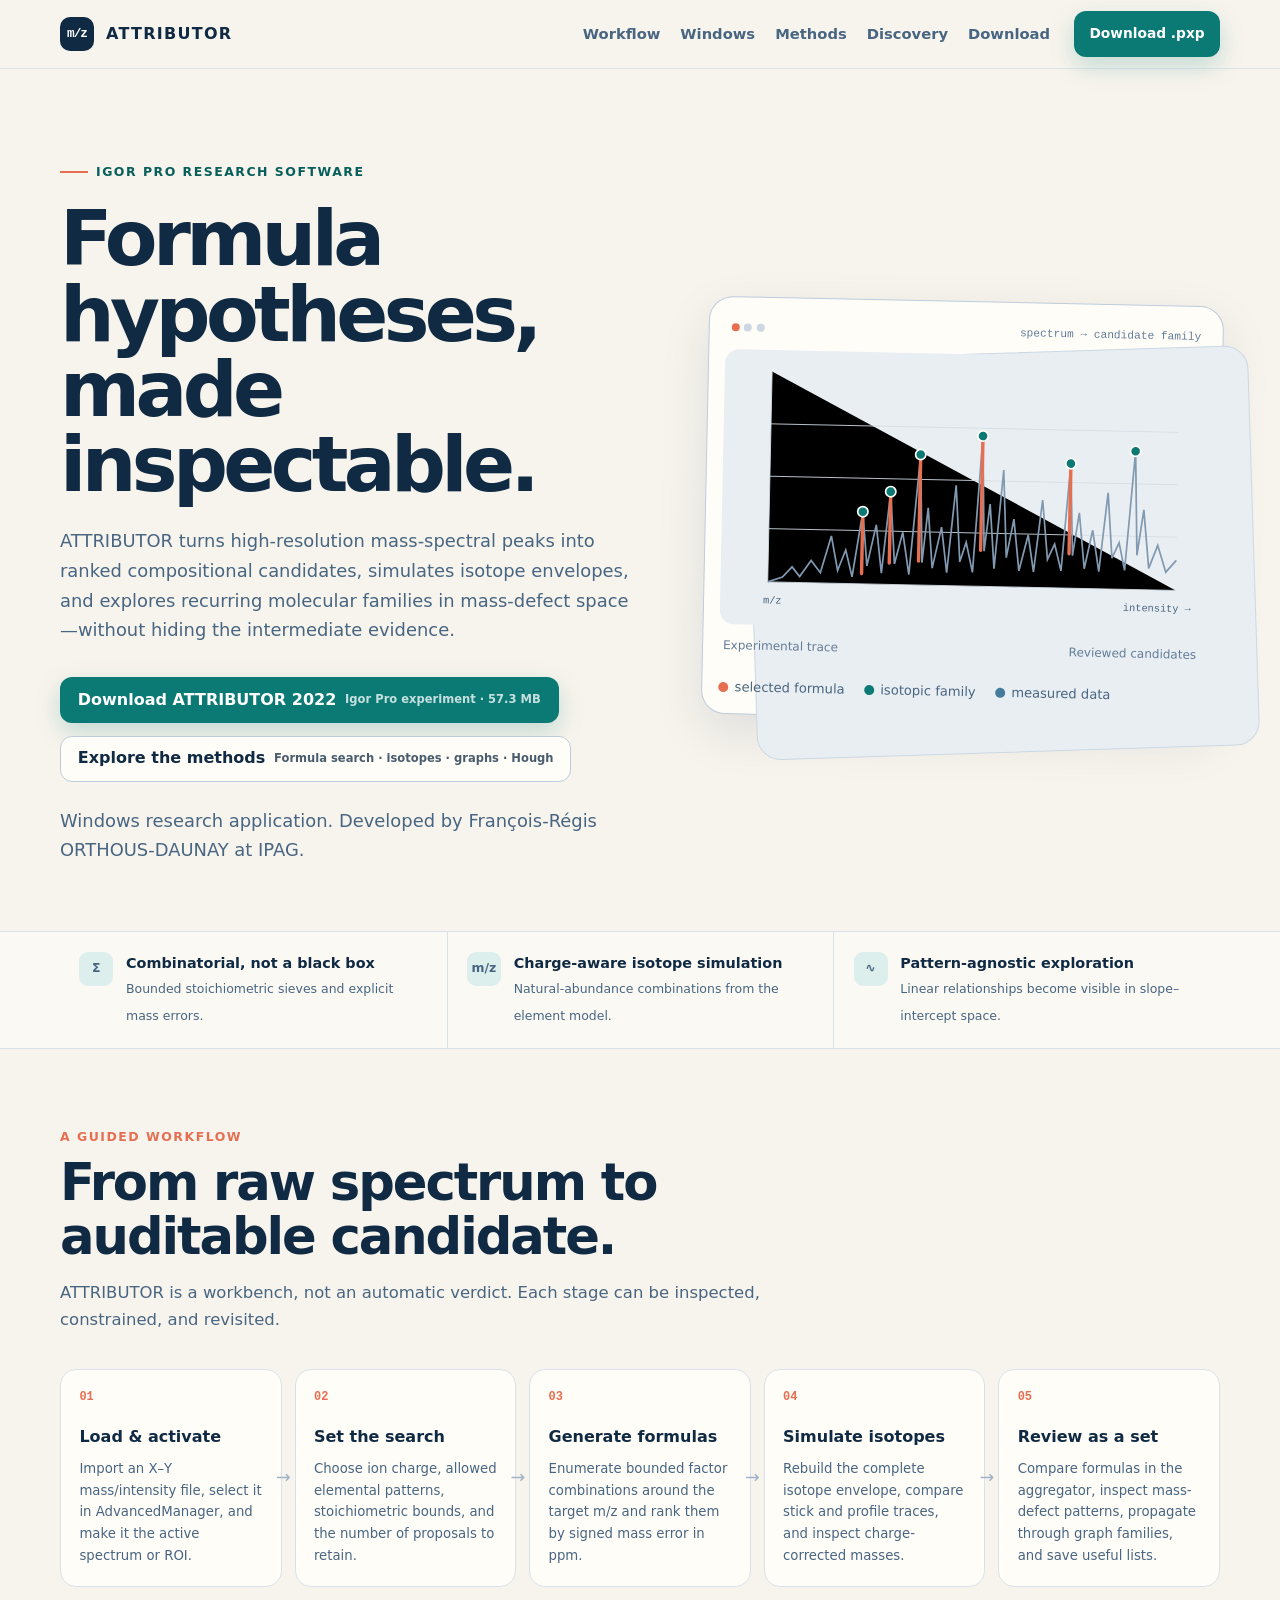
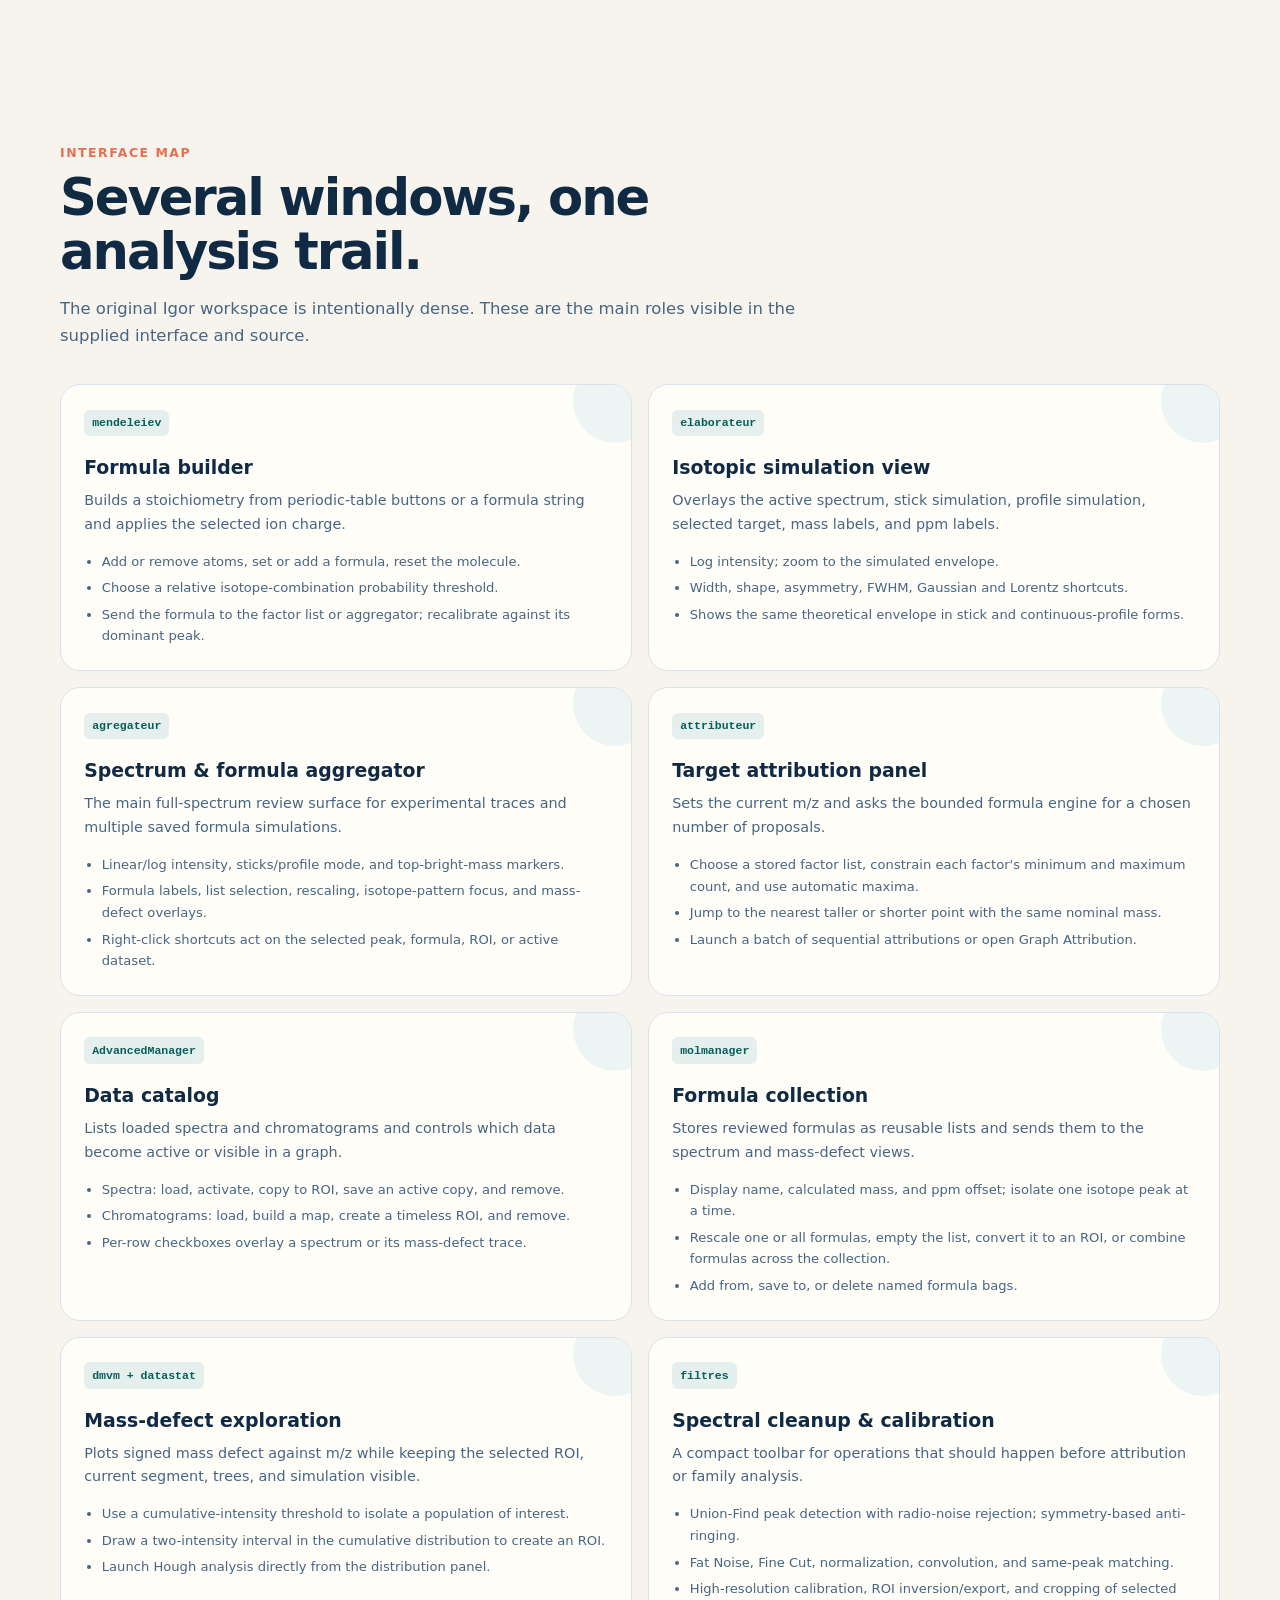
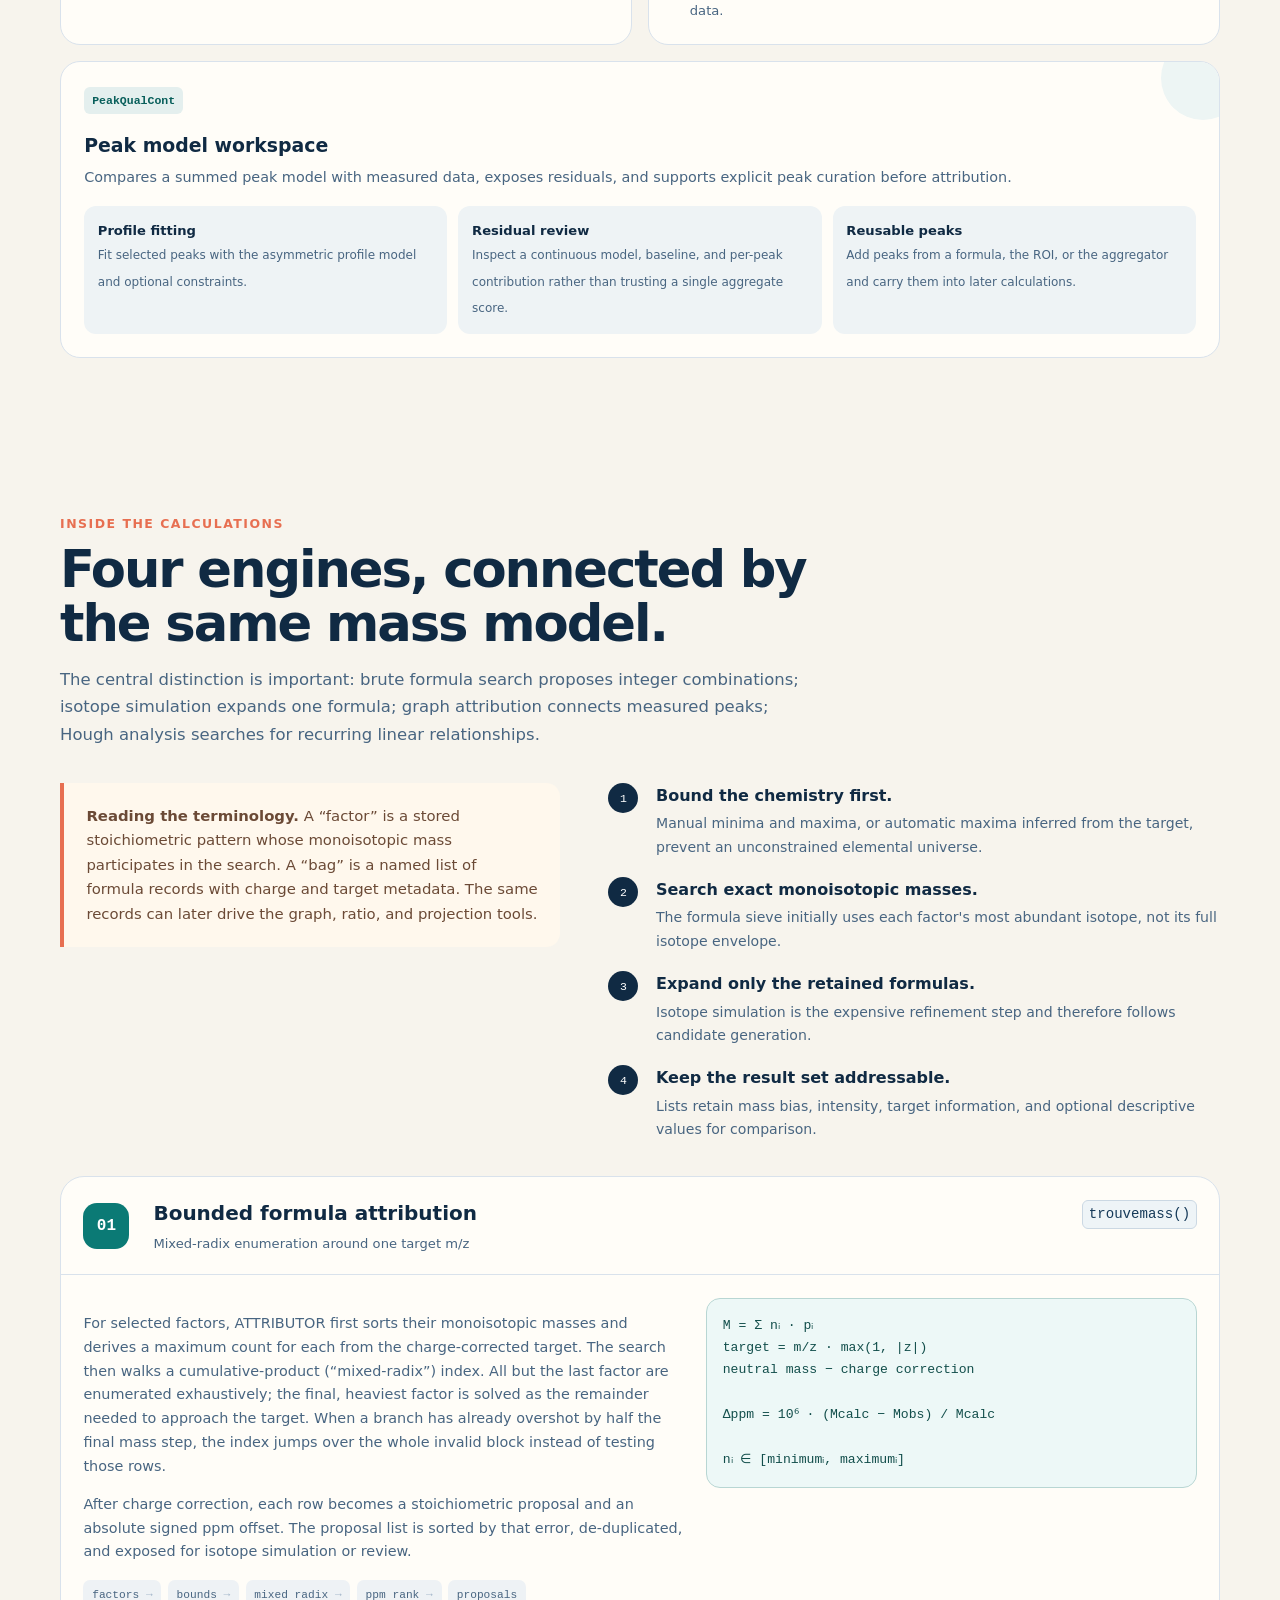
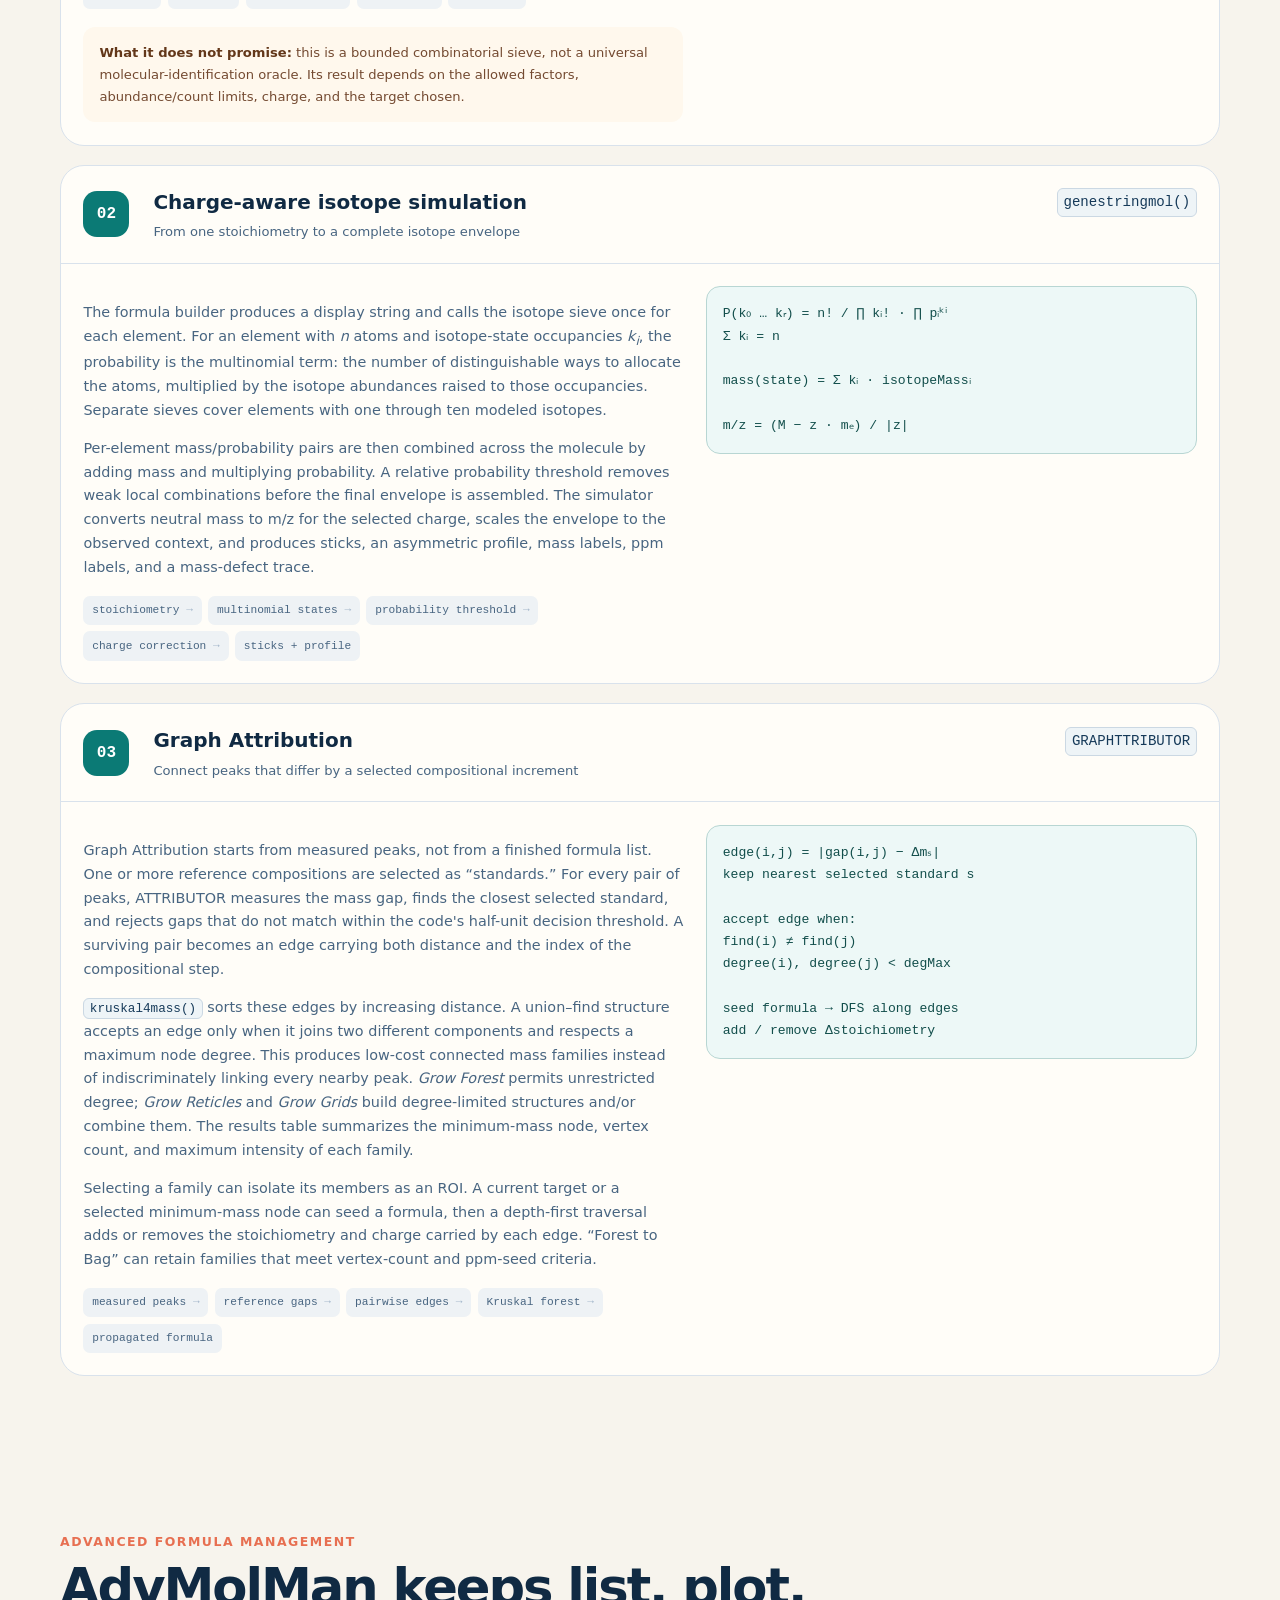
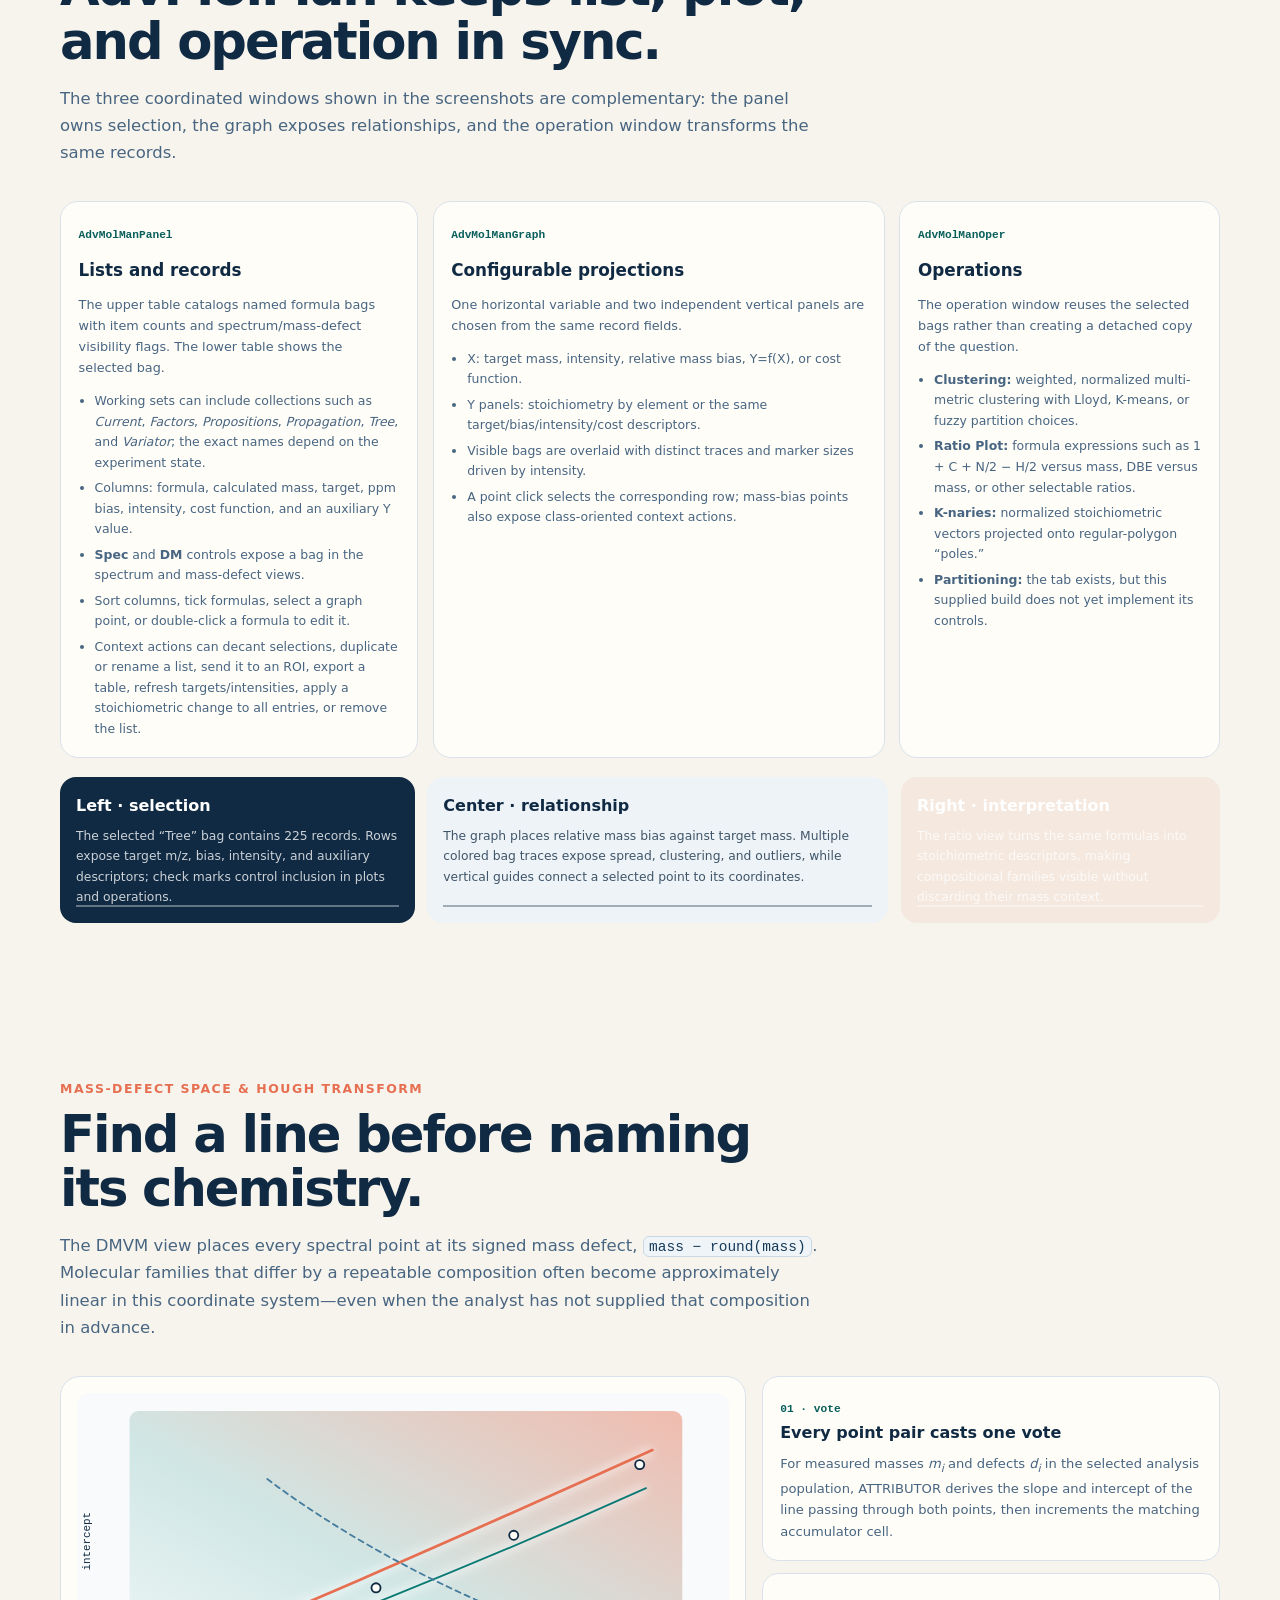
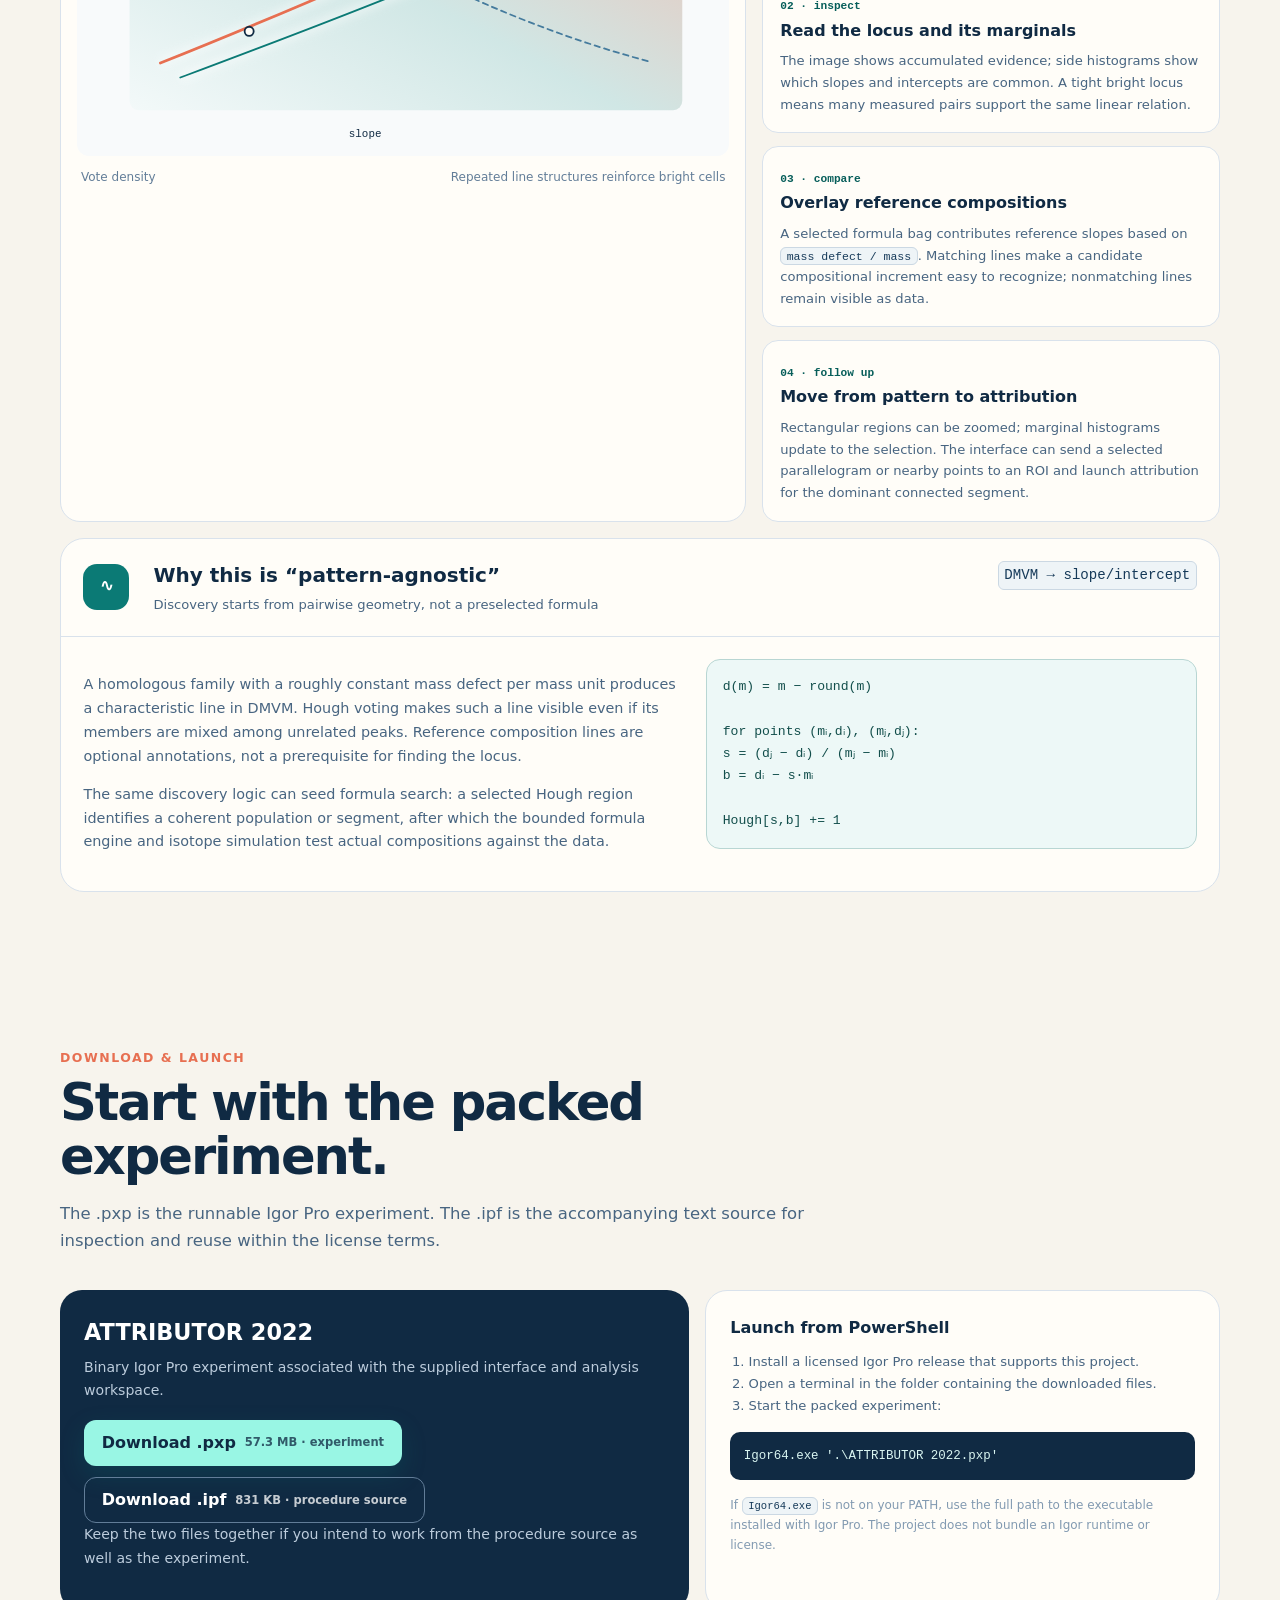
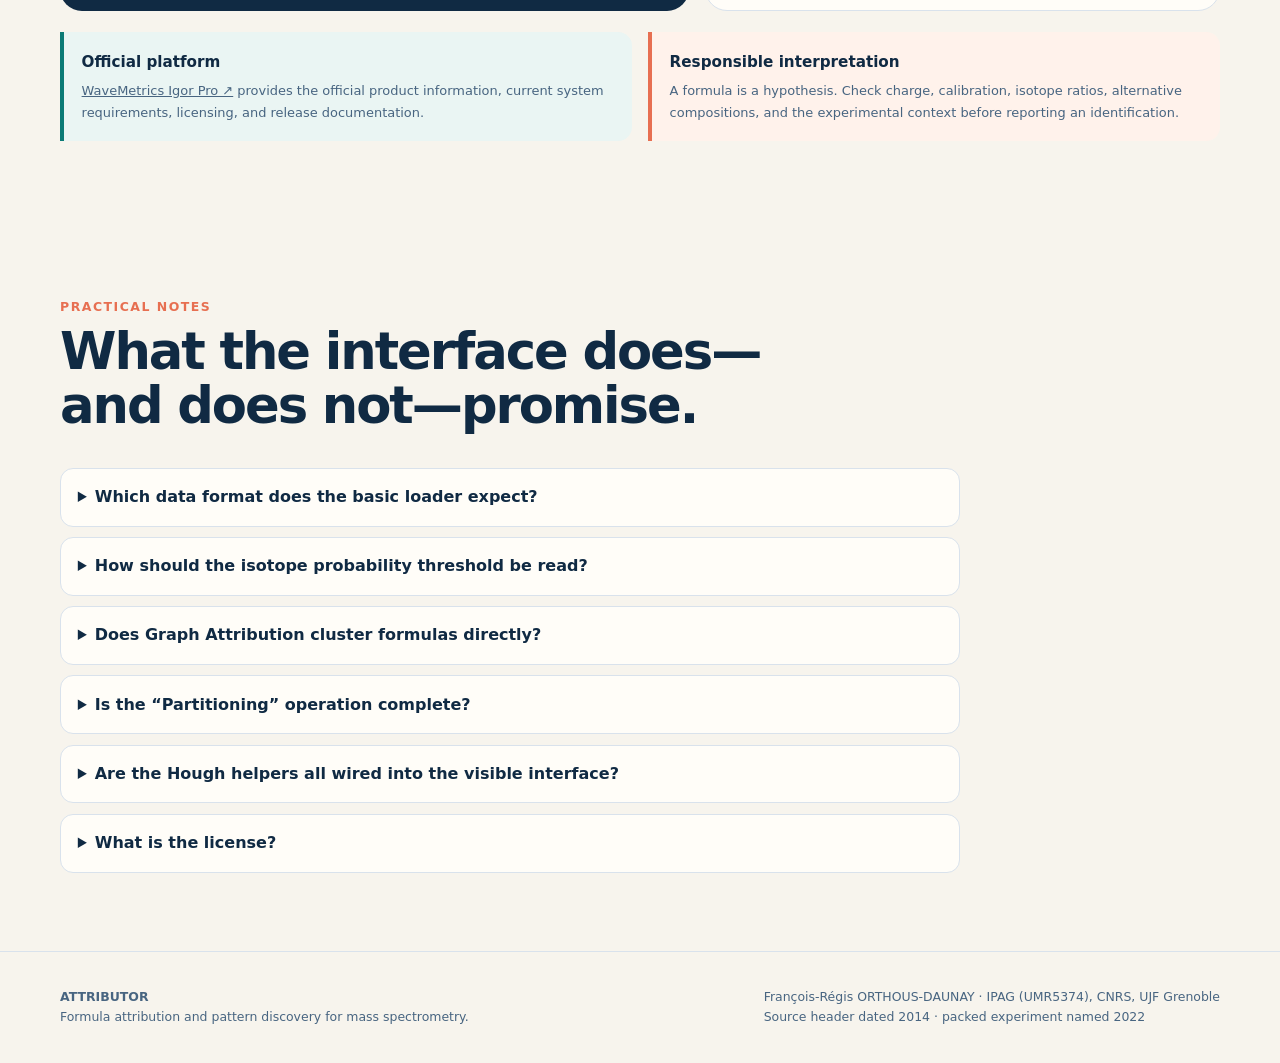
==== commit 35848061: "Added web page" ====
--- a/index.html
+++ b/index.html
@@ -1,919 +1,464 @@
-<!DOCTYPE html>
+<!doctype html>
 <html lang="en">
 <head>
-    <meta charset="UTF-8">
-    <meta name="viewport" content="width=device-width, initial-scale=1.0">
-    <title>ATTRIBUTOR - Advanced Mass Spectrometry Formula Attribution</title>
-    <style>
-        :root {
-            --primary: #2c3e50;
-            --secondary: #3498db;
-            --accent: #e74c3c;
-            --light: #ecf0f1;
-            --dark: #2c3e50;
-            --success: #27ae60;
-            --warning: #f39c12;
-            --border-radius: 8px;
-            --shadow: 0 4px 12px rgba(0,0,0,0.08);
-            --shadow-hover: 0 8px 20px rgba(0,0,0,0.12);
-        }
-        
-        * {
-            margin: 0;
-            padding: 0;
-            box-sizing: border-box;
-        }
-        
-        body {
-            font-family: 'Segoe UI', 'Helvetica Neue', Arial, sans-serif;
-            line-height: 1.7;
-            color: #333;
-            background: #f8f9fa;
-            min-height: 100vh;
-        }
-        
-        .container {
-            max-width: 1200px;
-            margin: 0 auto;
-            background: white;
-            box-shadow: var(--shadow);
-        }
-        
-        header {
-            background: linear-gradient(135deg, var(--primary) 0%, var(--secondary) 100%);
-            color: white;
-            padding: 40px 30px;
-            text-align: center;
-        }
-        
-        header h1 {
-            font-size: 2.5em;
-            font-weight: 300;
-            margin-bottom: 10px;
-            letter-spacing: -1px;
-        }
-        
-        .subtitle {
-            font-size: 1.1em;
-            opacity: 0.95;
-            font-weight: 300;
-        }
-        
-        main {
-            padding: 40px;
-        }
-        
-        section {
-            margin-bottom: 50px;
-        }
-        
-        h2 {
-            color: var(--primary);
-            font-size: 1.8em;
-            margin-bottom: 20px;
-            padding-bottom: 10px;
-            border-bottom: 2px solid var(--secondary);
-            font-weight: 500;
-        }
-        
-        h3 {
-            color: var(--primary);
-            font-size: 1.3em;
-            margin: 25px 0 15px 0;
-            font-weight: 500;
-        }
-        
-        h4 {
-            color: var(--secondary);
-            font-size: 1.1em;
-            margin: 20px 0 10px 0;
-        }
-        
-        p {
-            margin-bottom: 15px;
-            color: #555;
-            text-align: justify;
-        }
-        
-        .section-intro {
-            font-size: 1.05em;
-            color: #444;
-            margin-bottom: 25px;
-            font-style: italic;
-        }
-        
-        .feature-grid {
-            display: grid;
-            grid-template-columns: repeat(auto-fit, minmax(350px, 1fr));
-            gap: 30px;
-            margin: 30px 0;
-        }
-        
-        .feature-card {
-            background: white;
-            padding: 25px;
-            border-radius: var(--border-radius);
-            border-left: 4px solid var(--secondary);
-            box-shadow: var(--shadow);
-            transition: all 0.3s ease;
-        }
-        
-        .feature-card:hover {
-            transform: translateY(-3px);
-            box-shadow: var(--shadow-hover);
-        }
-        
-        .feature-card h3 {
-            color: var(--primary);
-            margin-bottom: 15px;
-        }
-        
-        .feature-card ul {
-            list-style-type: none;
-            padding-left: 0;
-        }
-        
-        .feature-card li {
-            padding: 8px 0;
-            padding-left: 25px;
-            position: relative;
-            color: #555;
-            border-left: 2px solid transparent;
-        }
-        
-        .feature-card li:before {
-            content: "";
-            position: absolute;
-            left: 0;
-            top: 12px;
-            width: 12px;
-            height: 2px;
-            background: var(--secondary);
-        }
-        
-        .algorithm-box {
-            background: linear-gradient(135deg, #f8f9fa 0%, #e9ecef 100%);
-            padding: 25px;
-            border-radius: var(--border-radius);
-            margin: 20px 0;
-            border-left: 4px solid var(--accent);
-        }
-        
-        .algorithm-box h3 {
-            color: var(--accent);
-            margin-bottom: 15px;
-        }
-        
-        .algorithm-box .code {
-            background: #2c3e50;
-            color: #ecf0f1;
-            padding: 12px 15px;
-            border-radius: 4px;
-            font-family: 'Consolas', 'Courier New', monospace;
-            font-size: 0.9em;
-            margin: 10px 0;
-            overflow-x: auto;
-        }
-        
-        .math {
-            font-family: 'Cambria Math', 'Times New Roman', serif;
-            background: #f8f9fa;
-            padding: 2px 6px;
-            border-radius: 3px;
-            font-size: 1.05em;
-        }
-        
-        .window-card {
-            background: white;
-            padding: 20px;
-            border-radius: var(--border-radius);
-            margin: 15px 0;
-            border: 1px solid #e0e0e0;
-            box-shadow: 0 2px 8px rgba(0,0,0,0.05);
-        }
-        
-        .window-card h4 {
-            color: var(--secondary);
-            margin-bottom: 10px;
-            border-bottom: 1px solid #e0e0e0;
-            padding-bottom: 10px;
-        }
-        
-        .window-purpose {
-            font-weight: 600;
-            color: var(--primary);
-            margin-bottom: 10px;
-        }
-        
-        .window-features {
-            margin-left: 20px;
-        }
-        
-        .window-features li {
-            margin: 5px 0;
-            color: #555;
-        }
-        
-        .btn {
-            display: inline-block;
-            padding: 12px 24px;
-            background: linear-gradient(135deg, var(--secondary) 0%, #2980b9 100%);
-            color: white;
-            text-decoration: none;
-            border-radius: var(--border-radius);
-            font-weight: 600;
-            font-size: 1em;
-            transition: all 0.3s ease;
-            border: none;
-            cursor: pointer;
-            box-shadow: 0 2px 4px rgba(0,0,0,0.1);
-        }
-        
-        .btn:hover {
-            transform: translateY(-2px);
-            box-shadow: 0 4px 8px rgba(0,0,0,0.15);
-            background: linear-gradient(135deg, #2980b9 0%, #1f618d 100%);
-        }
-        
-        .btn-secondary {
-            background: linear-gradient(135deg, #95a5a6 0%, #7f8c8d 100%);
-        }
-        
-        .btn-group {
-            display: flex;
-            gap: 15px;
-            flex-wrap: wrap;
-            justify-content: center;
-            margin: 20px 0;
-        }
-        
-        .download-info {
-            background: #fff3cd;
-            border: 1px solid #ffc107;
-            padding: 15px 20px;
-            border-radius: var(--border-radius);
-            margin: 20px 0;
-        }
-        
-        .download-info h4 {
-            color: #856404;
-            margin-bottom: 10px;
-        }
-        
-        .command-box {
-            background: #2c3e50;
-            color: #ecf0f1;
-            padding: 15px 20px;
-            border-radius: var(--border-radius);
-            font-family: 'Consolas', 'Courier New', monospace;
-            margin: 15px 0;
-            font-size: 0.95em;
-        }
-        
-        .highlight {
-            background: linear-gradient(135deg, #fffde7 0%, #fff9c4 100%);
-            padding: 2px 4px;
-            border-radius: 3px;
-            font-weight: 600;
-        }
-        
-        .math-note {
-            font-size: 0.9em;
-            color: #777;
-            margin-top: 5px;
-        }
-        
-        .screenshot-ref {
-            background: #e3f2fd;
-            border: 1px solid #2196f3;
-            padding: 15px;
-            border-radius: var(--border-radius);
-            margin: 20px 0;
-        }
-        
-        .screenshot-ref h4 {
-            color: #0d47a1;
-            margin-bottom: 10px;
-        }
-        
-        .screenshot-ref p {
-            color: #555;
-            margin: 5px 0;
-        }
-        
-        footer {
-            background: var(--primary);
-            color: white;
-            text-align: center;
-            padding: 25px;
-            margin-top: 50px;
-        }
-        
-        footer a {
-            color: var(--secondary);
-            text-decoration: none;
-        }
-        
-        footer a:hover {
-            text-decoration: underline;
-        }
-        
-        .footer-divider {
-            margin: 15px 0;
-            padding: 15px 0;
-            border-top: 1px solid rgba(255,255,255,0.2);
-        }
-        
-        .tip {
-            background: #e8f5e9;
-            border-left: 4px solid var(--success);
-            padding: 15px 20px;
-            margin: 20px 0;
-            border-radius: var(--border-radius);
-        }
-        
-        .tip h4 {
-            color: #1b5e20;
-            margin-bottom: 10px;
-        }
-        
-        .warning {
-            background: #fff3e0;
-            border-left: 4px solid var(--warning);
-            padding: 15px 20px;
-            margin: 20px 0;
-            border-radius: var(--border-radius);
-        }
-        
-        .warning h4 {
-            color: #e65100;
-            margin-bottom: 10px;
-        }
-        
-        .code-comment {
-            color: #888;
-            font-size: 0.85em;
-            margin-top: 5px;
-            font-style: italic;
-        }
-        
-        @media (max-width: 768px) {
-            header h1 {
-                font-size: 1.8em;
-            }
-            
-            .feature-grid {
-                grid-template-columns: 1fr;
-            }
-            
-            .btn-group {
-                flex-direction: column;
-                align-items: center;
-            }
-            
-            .btn {
-                width: 80%;
-                max-width: 400px;
-            }
-            
-            main {
-                padding: 25px;
-            }
-        }
-        
-        @media (max-width: 480px) {
-            header {
-                padding: 20px;
-            }
-            
-            header h1 {
-                font-size: 1.5em;
-            }
-            
-            .subtitle {
-                font-size: 1em;
-            }
-        }
-    </style>
+  <meta charset="utf-8">
+  <meta name="viewport" content="width=device-width, initial-scale=1">
+  <meta name="description" content="ATTRIBUTOR is an Igor Pro research application for charge-aware molecular formula search, isotope simulation, mass-defect analysis, and data-driven molecular-family discovery.">
+  <meta name="theme-color" content="#102a43">
+  <title>ATTRIBUTOR — Molecular formula attribution & pattern discovery</title>
+  <style>
+    :root {
+      --ink: #102a43;
+      --ink-soft: #486581;
+      --paper: #f7f4ed;
+      --surface: #fffdf8;
+      --line: #d9e2ec;
+      --teal: #0b7a75;
+      --teal-dark: #075e5a;
+      --coral: #e76f51;
+      --amber: #e9c46a;
+      --blue: #457b9d;
+      --shadow: 0 18px 50px rgba(16, 42, 67, .10);
+      --radius: 20px;
+      --mono: "SFMono-Regular", Consolas, "Liberation Mono", monospace;
+      --sans: Inter, ui-sans-serif, system-ui, -apple-system, BlinkMacSystemFont, "Segoe UI", sans-serif;
+    }
+
+    * { box-sizing: border-box; }
+    html { scroll-behavior: smooth; }
+    body {
+      margin: 0;
+      color: var(--ink);
+      background: var(--paper);
+      font-family: var(--sans);
+      line-height: 1.65;
+      -webkit-font-smoothing: antialiased;
+    }
+    a { color: inherit; }
+    code, kbd { font-family: var(--mono); }
+    code {
+      padding: .12rem .34rem;
+      border: 1px solid #cbd8e3;
+      border-radius: 6px;
+      background: #eef4f7;
+      color: #163a59;
+      font-size: .88em;
+    }
+    .shell { width: min(1160px, calc(100% - 40px)); margin-inline: auto; }
+    .skip-link {
+      position: fixed; left: 1rem; top: -5rem; z-index: 20;
+      padding: .7rem 1rem; border-radius: 8px; background: white; color: var(--ink);
+    }
+    .skip-link:focus { top: 1rem; }
+
+    .site-header {
+      position: sticky; top: 0; z-index: 10;
+      border-bottom: 1px solid rgba(217, 226, 236, .86);
+      background: rgba(247, 244, 237, .91);
+      backdrop-filter: blur(16px);
+    }
+    .nav { min-height: 68px; display: flex; align-items: center; gap: 1.5rem; }
+    .brand { display: flex; align-items: center; gap: .75rem; text-decoration: none; font-weight: 800; letter-spacing: .08em; }
+    .brand-mark {
+      display: grid; place-items: center; width: 34px; height: 34px;
+      border-radius: 10px; color: white; background: var(--ink);
+      font-family: var(--mono); font-size: .8rem; letter-spacing: -.08em;
+    }
+    .nav-links { display: flex; gap: 1.25rem; margin-left: auto; }
+    .nav-links a { color: var(--ink-soft); text-decoration: none; font-size: .92rem; font-weight: 650; }
+    .nav-links a:hover { color: var(--teal); }
+    .nav .button { padding: .62rem .9rem; font-size: .86rem; }
+
+    .button {
+      display: inline-flex; align-items: center; justify-content: center; gap: .55rem;
+      min-height: 46px; padding: .78rem 1.05rem; border: 1px solid transparent;
+      border-radius: 12px; text-decoration: none; font-weight: 750; line-height: 1.15;
+      cursor: pointer; transition: transform .18s ease, box-shadow .18s ease, background .18s ease;
+    }
+    .button:hover { transform: translateY(-2px); }
+    .button-primary { color: white; background: var(--teal); box-shadow: 0 9px 24px rgba(11, 122, 117, .22); }
+    .button-primary:hover { background: var(--teal-dark); }
+    .button-secondary { color: var(--ink); background: var(--surface); border-color: #bcccdc; }
+    .button-secondary:hover { box-shadow: 0 8px 22px rgba(16, 42, 67, .10); }
+    .button-ghost { color: var(--ink); background: transparent; border-color: rgba(16, 42, 67, .22); }
+    .button small { display: block; opacity: .76; font-size: .72rem; font-weight: 600; }
+
+    .hero { padding: 86px 0 66px; overflow: hidden; }
+    .hero-grid { display: grid; grid-template-columns: 1.06fr .94fr; gap: 64px; align-items: center; }
+    .eyebrow {
+      display: inline-flex; align-items: center; gap: .5rem; margin-bottom: 1.2rem;
+      color: var(--teal-dark); font-size: .78rem; font-weight: 800; letter-spacing: .12em; text-transform: uppercase;
+    }
+    .eyebrow::before { content: ""; width: 28px; height: 2px; background: var(--coral); }
+    h1 { margin: 0; max-width: 760px; font-size: clamp(2.8rem, 6vw, 5.7rem); line-height: .98; letter-spacing: -.06em; }
+    .hero-copy > p { max-width: 650px; margin: 1.5rem 0 0; color: var(--ink-soft); font-size: 1.12rem; }
+    .hero-actions { display: flex; flex-wrap: wrap; gap: .8rem; margin-top: 2rem; }
+    .hero-note { margin: 1rem 0 0; color: #627d98; font-size: .82rem; }
+
+    .plot-caption { display: flex; justify-content: space-between; gap: 1rem; padding: .75rem .25rem .15rem; color: #627d98; font-size: .75rem; }
+    .legend { display: flex; flex-wrap: wrap; gap: .8rem 1.2rem; margin-top: 1.1rem; color: var(--ink-soft); font-size: .82rem; }
+    .legend span { display: inline-flex; align-items: center; gap: .4rem; }
+    .legend i { width: 10px; height: 10px; border-radius: 50%; background: var(--coral); }
+    .legend i.teal { background: var(--teal); }
+    .legend i.blue { background: var(--blue); }
+
+    .trust-strip { border-block: 1px solid var(--line); background: rgba(255, 253, 248, .58); }
+    .trust-grid { display: grid; grid-template-columns: repeat(3, 1fr); }
+    .trust-item { display: flex; gap: .8rem; align-items: flex-start; padding: 1.25rem 1.2rem; }
+    .trust-item + .trust-item { border-left: 1px solid var(--line); }
+    .trust-icon { display: grid; place-items: center; flex: 0 0 34px; height: 34px; border-radius: 9px; background: #dcefed; color: var(--teal-dark); font-weight: 900; }
+    .trust-item strong { display: block; font-size: .9rem; }
+    .trust-item span { color: var(--ink-soft); font-size: .78rem; }
+
+    section { padding: 78px 0; }
+    .section-heading { max-width: 760px; margin-bottom: 2.2rem; }
+    .section-heading .kicker { margin: 0 0 .5rem; color: var(--coral); font-size: .78rem; font-weight: 850; letter-spacing: .12em; text-transform: uppercase; }
+    .section-heading h2 { margin: 0; font-size: clamp(2rem, 4vw, 3.25rem); line-height: 1.05; letter-spacing: -.04em; }
+    .section-heading p { margin: 1rem 0 0; color: var(--ink-soft); font-size: 1.03rem; }
+
+    .workflow { display: grid; grid-template-columns: repeat(5, 1fr); gap: .8rem; counter-reset: workflow; }
+    .workflow-step { position: relative; min-height: 185px; padding: 1.15rem; border: 1px solid var(--line); border-radius: 16px; background: var(--surface); }
+    .workflow-step::before { counter-increment: workflow; content: "0" counter(workflow); display: block; margin-bottom: 1rem; color: var(--coral); font-family: var(--mono); font-size: .75rem; font-weight: 800; }
+    .workflow-step:not(:last-child)::after { content: "→"; position: absolute; right: -.62rem; top: 50%; z-index: 2; color: #9fb3c8; font-size: 1.1rem; transform: translateY(-50%); }
+    .workflow-step h3 { margin: 0 0 .45rem; font-size: 1rem; }
+    .workflow-step p { margin: 0; color: var(--ink-soft); font-size: .83rem; }
+
+    .window-grid { display: grid; grid-template-columns: repeat(2, minmax(0, 1fr)); gap: 1rem; }
+    .window-card { position: relative; padding: 1.45rem; border: 1px solid var(--line); border-radius: var(--radius); background: var(--surface); overflow: hidden; }
+    .window-card::after { content: ""; position: absolute; width: 84px; height: 84px; right: -26px; top: -26px; border-radius: 50%; background: #edf5f4; }
+    .window-id { position: relative; z-index: 1; display: inline-flex; padding: .24rem .5rem; border-radius: 6px; background: #e4efee; color: var(--teal-dark); font-family: var(--mono); font-size: .72rem; font-weight: 800; }
+    .window-card h3 { margin: 1rem 0 .35rem; font-size: 1.18rem; }
+    .window-card > p { margin: 0; color: var(--ink-soft); font-size: .9rem; }
+    .window-card ul { margin: .9rem 0 0; padding-left: 1.1rem; color: var(--ink-soft); font-size: .82rem; }
+    .window-card li + li { margin-top: .3rem; }
+    .window-card.wide { grid-column: 1 / -1; }
+    .mini-grid { display: grid; grid-template-columns: repeat(3, 1fr); gap: .7rem; margin-top: 1rem; }
+    .mini-card { padding: .85rem; border-radius: 12px; background: #eef3f5; }
+    .mini-card strong { display: block; font-size: .82rem; }
+    .mini-card span { color: var(--ink-soft); font-size: .75rem; }
+
+
+    .spectro-card {
+      position: relative; padding: 1rem; border: 1px solid #bcccdc; border-radius: 24px;
+      background: var(--surface); box-shadow: var(--shadow); transform: rotate(1.2deg);
+    }
+    .spectro-card::after {
+      content: ""; position: absolute; inset: 12% -7% -8% 9%; z-index: -1;
+      border: 1px solid #cbd8e3; border-radius: 24px; background: #e9eef2; transform: rotate(-3deg);
+    }
+    .window-bar { display: flex; align-items: center; justify-content: space-between; padding: .3rem .35rem .8rem; }
+    .dots { display: flex; gap: .3rem; }
+    .dots i { width: 8px; height: 8px; border-radius: 50%; background: #cbd8e3; }
+    .dots i:first-child { background: var(--coral); }
+    .window-label { color: #627d98; font-family: var(--mono); font-size: .7rem; }
+    .plot { display: block; width: 100%; height: auto; border-radius: 14px; background: #e9eef2; }
+
+
+    .feature-intro { display: grid; grid-template-columns: .9fr 1.1fr; gap: 3rem; align-items: start; margin-bottom: 2.2rem; }
+    .feature-intro blockquote { margin: 0; padding: 1.3rem 1.4rem; border-left: 4px solid var(--coral); border-radius: 0 14px 14px 0; background: #fff8ed; color: #6b4a36; font-size: .93rem; }
+    .feature-list { margin: 0; padding: 0; list-style: none; }
+    .feature-list li { display: grid; grid-template-columns: 34px 1fr; gap: .85rem; align-items: start; }
+    .feature-list li + li { margin-top: 1.15rem; }
+    .feature-list .number { display: grid; place-items: center; width: 30px; height: 30px; border-radius: 50%; background: var(--ink); color: white; font-family: var(--mono); font-size: .72rem; }
+    .feature-list strong { display: block; margin-bottom: .18rem; }
+    .feature-list p { margin: 0; color: var(--ink-soft); font-size: .88rem; }
+
+    .algorithm-stack { display: grid; gap: 1.2rem; }
+    .algorithm { border: 1px solid var(--line); border-radius: 24px; background: var(--surface); overflow: hidden; }
+    .algorithm-head { display: grid; grid-template-columns: 54px 1fr auto; gap: 1rem; align-items: center; padding: 1.25rem 1.4rem; border-bottom: 1px solid var(--line); }
+    .algorithm-index { display: grid; place-items: center; width: 46px; height: 46px; border-radius: 14px; color: white; background: var(--teal); font-family: var(--mono); font-weight: 800; }
+    .algorithm-head h3 { margin: 0; font-size: 1.25rem; }
+    .algorithm-head p { margin: .15rem 0 0; color: var(--ink-soft); font-size: .82rem; }
+    .algorithm-head code { align-self: start; margin-top: .15rem; }
+    .algorithm-body { padding: 1.4rem; }
+    .algorithm-body > p:first-child { margin-top: 0; }
+    .algorithm-body p, .algorithm-body li { color: var(--ink-soft); font-size: .9rem; }
+    .algorithm-columns { display: grid; grid-template-columns: 1.1fr .9fr; gap: 1.4rem; align-items: start; }
+    .equation { padding: 1rem; border: 1px solid #b8d6d3; border-radius: 14px; background: #edf8f7; color: #124e4b; font-family: var(--mono); font-size: .82rem; line-height: 1.7; overflow-x: auto; }
+    .equation b { color: var(--coral); }
+    .flow { display: flex; flex-wrap: wrap; gap: .4rem; margin: 1rem 0 0; }
+    .flow span { padding: .34rem .55rem; border-radius: 7px; background: #eef2f5; color: var(--ink-soft); font-family: var(--mono); font-size: .7rem; }
+    .flow span:not(:last-child)::after { content: " →"; color: #9fb3c8; }
+    .callout { margin-top: 1.1rem; padding: .95rem 1rem; border-radius: 12px; background: #fff8ed; color: #744a31; font-size: .82rem; }
+    .callout strong { color: #633719; }
+
+    .hough-wrap { display: grid; grid-template-columns: 1.2fr .8fr; gap: 1rem; }
+    .hough-figure { min-height: 360px; margin: 0; padding: 1rem; border: 1px solid var(--line); border-radius: 20px; background: var(--surface); }
+    .hough-figure svg { display: block; width: 100%; height: auto; border-radius: 12px; background: #f8fafb; }
+    .hough-notes { display: grid; gap: .8rem; }
+    .hough-note { padding: 1.05rem; border: 1px solid var(--line); border-radius: 16px; background: var(--surface); }
+    .hough-note h3 { margin: 0 0 .4rem; font-size: 1rem; }
+    .hough-note p { margin: 0; color: var(--ink-soft); font-size: .82rem; }
+    .hough-note .tag { color: var(--teal-dark); font-family: var(--mono); font-size: .7rem; font-weight: 800; }
+
+    .manager-grid { display: grid; grid-template-columns: .95fr 1.2fr .85fr; gap: .9rem; align-items: stretch; }
+    .manager-pane { padding: 1.1rem; border: 1px solid var(--line); border-radius: 18px; background: var(--surface); }
+    .manager-pane .pane-label { display: inline-block; margin-bottom: .8rem; color: var(--teal-dark); font-family: var(--mono); font-size: .7rem; font-weight: 800; }
+    .manager-pane h3 { margin: 0 0 .55rem; font-size: 1.05rem; }
+    .manager-pane p { margin: 0; color: var(--ink-soft); font-size: .8rem; }
+    .manager-pane ul { margin: .8rem 0 0; padding-left: 1rem; color: var(--ink-soft); font-size: .78rem; }
+    .manager-pane li + li { margin-top: .3rem; }
+    .screenshot-map { display: grid; grid-template-columns: 1fr 1.3fr .9fr; gap: .8rem; margin-top: 1.2rem; }
+    .map-card { position: relative; min-height: 145px; padding: 1rem; border-radius: 16px; background: var(--ink); color: white; overflow: hidden; }
+    .map-card:nth-child(2) { background: #edf3f6; color: var(--ink); }
+    .map-card:nth-child(3) { background: #f4e8df; }
+    .map-card strong { display: block; margin-bottom: .4rem; }
+    .map-card p { margin: 0; opacity: .78; font-size: .77rem; }
+    .map-card .fake-axis { position: absolute; left: 1rem; right: 1rem; bottom: 1rem; height: 2px; background: currentColor; opacity: .35; }
+    .download-panel { display: grid; grid-template-columns: 1.1fr .9fr; gap: 1rem; align-items: stretch; }
+    .download-main, .download-side { padding: 1.5rem; border-radius: 22px; }
+    .download-main { color: white; background: var(--ink); }
+    .download-main h3 { margin: 0 0 .35rem; font-size: 1.4rem; }
+    .download-main p { margin: 0 0 1.1rem; color: #bcccdc; font-size: .88rem; }
+    .download-buttons { display: flex; flex-wrap: wrap; gap: .7rem; }
+    .download-main .button-primary { color: var(--ink); background: #99f6e4; }
+    .download-main .button-secondary { color: white; background: transparent; border-color: #627d98; }
+    .download-side { border: 1px solid var(--line); background: var(--surface); }
+    .download-side h3 { margin: 0 0 .65rem; font-size: 1rem; }
+    .download-side ol { margin: 0; padding-left: 1.15rem; color: var(--ink-soft); font-size: .82rem; }
+    .launch { margin-top: 1rem; padding: .85rem; border-radius: 10px; background: #102a43; color: #d9f5f1; font-family: var(--mono); font-size: .78rem; overflow-x: auto; white-space: nowrap; }
+    .fine-print { margin: 1rem 0 0; color: #829ab1; font-size: .75rem; }
+    .workflow-note { display: grid; grid-template-columns: 1fr 1fr; gap: 1rem; margin-top: 1.3rem; }
+    .note-card { padding: 1.1rem; border-left: 4px solid var(--teal); border-radius: 0 14px 14px 0; background: #eaf5f3; }
+    .note-card:nth-child(2) { border-color: var(--coral); background: #fff2eb; }
+    .note-card h3 { margin: 0 0 .35rem; font-size: .95rem; }
+    .note-card p { margin: 0; color: var(--ink-soft); font-size: .81rem; }
+    .faq { display: grid; gap: .65rem; max-width: 900px; }
+    details { border: 1px solid var(--line); border-radius: 13px; background: var(--surface); }
+    summary { padding: .95rem 1.05rem; cursor: pointer; font-weight: 750; }
+    details > div { padding: 0 1.05rem 1rem; color: var(--ink-soft); font-size: .85rem; }
+    .site-footer { padding: 2.2rem 0; border-top: 1px solid var(--line); }
+    .footer-row { display: flex; justify-content: space-between; gap: 1rem; color: var(--ink-soft); font-size: .78rem; }
+    .footer-row a { color: var(--teal-dark); font-weight: 750; }
+    @media (max-width: 900px) {
+      .nav-links { display: none; }
+      .hero-grid, .algorithm-columns, .hough-wrap, .download-panel, .feature-intro { grid-template-columns: 1fr; }
+      .hero { padding-top: 56px; }
+      .spectro-card { max-width: 640px; }
+      .workflow { grid-template-columns: repeat(2, 1fr); }
+      .workflow-step::after { display: none; }
+      .manager-grid { grid-template-columns: 1fr; }
+      .screenshot-map { grid-template-columns: 1fr; }
+      .trust-grid { grid-template-columns: 1fr; }
+      .trust-item + .trust-item { border-left: 0; border-top: 1px solid var(--line); }
+    }
+    @media (max-width: 620px) {
+      .shell { width: min(100% - 24px, 1160px); }
+      section { padding: 56px 0; }
+      h1 { font-size: 2.75rem; }
+      .hero-actions, .download-buttons { display: grid; }
+      .button { width: 100%; }
+      .window-grid, .workflow, .mini-grid, .workflow-note { grid-template-columns: 1fr; }
+      .algorithm-head { grid-template-columns: 44px 1fr; }
+      .algorithm-head code { grid-column: 2; }
+      .footer-row { flex-direction: column; }
+    }
+    @media (prefers-reduced-motion: reduce) {
+      html { scroll-behavior: auto; }
+      *, *::before, *::after { transition: none !important; }
+    }
+  </style>
 </head>
 <body>
-    <div class="container">
-        <header>
-            <h1>ATTRIBUTOR</h1>
-            <p class="subtitle">Mass Spectrometry Molecular Formula Attribution & Isotopic Pattern Analysis</p>
-        </header>
-        
-        <main>
-            <!-- OVERVIEW -->
-            <section id="overview">
-                <h2>Overview</h2>
-                <p class="section-intro">
-                    ATTRIBUTOR is a sophisticated Igor Pro-based software suite for high-resolution mass spectrometry data analysis, 
-                    specializing in molecular formula attribution through advanced isotopic pattern recognition and statistical methods.
-                </p>
-                <p>
-                    Developed by <strong>François-Régis ORTHOUS-DAUNAY</strong> at <strong>IPAG (CNRS/UJF Grenoble)</strong>, 
-                    ATTRIBUTOR integrates multiple analytical approaches: combinatorial formula generation, 
-                    multinomial isotopic distribution simulation, Hough transform pattern detection, and 
-                    Kruskal-based clustering for agnostic pattern discovery.
-                </p>
-            </section>
-
-            <!-- WINDOWS -->
-            <section id="windows">
-                <h2>Graphical Interface Windows</h2>
-                <p class="section-intro">
-                    ATTRIBUTOR operates through multiple coordinated windows, each serving a specific purpose in the mass spectrometry analysis workflow.
-                </p>
-
-                <div class="window-card">
-                    <h4>📊 Elaborateur (Main Analysis Window)</h4>
-                    <p class="window-purpose">Primary spectrum visualization and theoretical vs. experimental comparison</p>
-                    <ul class="window-features">
-                        <li><strong>Purpose:</strong> Display experimental mass spectrum (wave1stripped) alongside simulated isotopic patterns</li>
-                        <li><strong>Key Features:</strong> Logarithmic intensity scaling, mass defect visualization, error bars</li>
-                        <li><strong>Controls:</strong> Width, Shape, Asymmetry parameters for profile fitting</li>
-                        <li><strong>Traces:</strong> Multiple overlaid traces including data, simulation, and DMVM results</li>
-                        <li><strong>Color Coding:</strong> Data (grey), Simulation (red), DMVM (teal), Inco (purple)</li>
-                    </ul>
-                </div>
-
-                <div class="window-card">
-                    <h4>🔬 Agregateur (Aggregation & Multi-Component Analysis)</h4>
-                    <p class="window-purpose">Multi-molecular formula visualization and comparison with experimental data</p>
-                    <ul class="window-features">
-                        <li><strong>Purpose:</strong> Aggregate multiple molecular formulas and compare with observed spectrum</li>
-                        <li><strong>Features:</strong> Tree-based representation, top bright masses display, ROI selection</li>
-                        <li><strong>Modes:</strong> Sticks (discrete peaks) or Profile (continuous) visualization</li>
-                        <li><strong>Interactivity:</strong> Logscale toggle, top N brightest mass display control</li>
-                        <li><strong>Tagging:</strong> Dynamic labeling of molecular formulas on the spectrum</li>
-                    </ul>
-                </div>
-
-                <div class="window-card">
-                    <h4>🎯 DMVM (Defect Mass vs Mass Analysis)</h4>
-                    <p class="window-purpose">Mass defect analysis for pattern recognition and validation</p>
-                    <ul class="window-features">
-                        <li><strong>Purpose:</strong> Visualize mass defect (m/z - integer mass) to identify isotopic families</li>
-                        <li><strong>Axis:</strong> X = m/z, Y = Mass defect (with mirror symmetry)</li>
-                        <li><strong>Traces:</strong> DMVM simulation, ROI selection, theoretical tree masses</li>
-                        <li><strong>Tools:</strong> Depth of tree control, segment length measurement, intensity threshold</li>
-                        <li><strong>Clustering:</strong> Visual representation of molecular families in defect space</li>
-                    </ul>
-                </div>
-
-                <div class="window-card">
-                    <h4>🔧 Panel (Element Selection Interface)</h4>
-                    <p class="window-purpose">Interactive periodic table for molecular formula construction</p>
-                    <ul class="window-features">
-                        <li><strong>Layout:</strong> Organized by element groups with color coding (H=dark grey, N=green, O=red, S=yellow)</li>
-                        <li><strong>Functionality:</strong> Click to add/subtract element counts, supports all 114 elements</li>
-                        <li><strong>Charge Control:</strong> Positive/negative ion state management</li>
-                        <li><strong>Real-time Update:</strong> Immediate formula generation and simulation</li>
-                    </ul>
-                </div>
-
-                <div class="window-card">
-                    <h4>📈 Graphattribution (Advanced Formula Analysis)</h4>
-                    <p class="window-purpose">Kruskal-based clustering and cost function optimization for formula ranking</p>
-                    <ul class="window-features">
-                        <li><strong>Purpose:</strong> Evaluate and rank molecular formulas based on spectral matching</li>
-                        <li><strong>Metrics:</strong> Target mass, relative mass bias, intensity, stoichiometry, cost function</li>
-                        <li><strong>Visualization:</strong> Scatter plots with selectable X/Y axes</li>
-                        <li><strong>Clustering:</strong> Tree-based hierarchical organization of formulas</li>
-                        <li><strong>Operation Window:</strong> Access to advanced operations (DBE, Mass Zuba, etc.)</li>
-                    </ul>
-                </div>
-
-                <div class="window-card">
-                    <h4>🔍 AdvMolManPanel (Advanced Molecular Manager)</h4>
-                    <p class="window-purpose">Comprehensive molecular formula management and analysis workspace</p>
-                    <ul class="window-features">
-                        <li><strong>Components:</strong> Panel (formula list), Graph (visualization), Oper (operations)</li>
-                        <li><strong>Formula List:</strong> Tabular display with Name, Mass, ppm error, Cost function</li>
-                        <li><strong>Selection Modes:</strong> Current, Decomposeur, Propagation, Tree (225 propositions), Variator</li>
-                        <li><strong>Graph Options:</strong> Stoichiometry, Target Mass, Intensity, Relative mass bias, Y=f(X), Cost function</li>
-                        <li><strong>Operations:</strong> Clustering, Ratio Plot, K-naries, Partitioning with selectable parameters</li>
-                    </ul>
-                </div>
-            </section>
-
-            <!-- CORE ALGORITHMS -->
-            <section id="algorithms">
-                <h2>Core Algorithms</h2>
-
-                <div class="algorithm-box">
-                    <h3>🧮 TrouveMass: Brute Formula Attribution</h3>
-                    <p>
-                        The <span class="highlight">trouvemass()</span> function implements a combinatorial search algorithm for 
-                        finding all possible molecular compositions that match a given mass within a specified tolerance.
-                    </p>
-                    <h4>Mathematical Foundation</h4>
-                    <p>
-                        Given a target mass <span class="math">m<sub>target</sub></span> and a set of atomic masses <span class="math">{p<sub>0</sub>, p<sub>1</sub>, ..., p<sub>n-1</sub>}</span>,
-                        the algorithm solves the integer Diophantine equation:
-                    </p>
-                    <div class="code">
-                        m_target ≈ Σ (c_i × p_i)  where c_i ∈ ℕ
-                    </div>
-                    <p>
-                        <strong>Implementation Strategy:</strong>
-                    </p>
-                    <ul>
-                        <li><strong>Productive Cribbling:</strong> Uses cumulative products to generate all combinations exhaustively</li>
-                        <li><span class="code">prod[k] = prod[k-1] × (maxperm[k-1] + 1)</span> - stretches the solution space</li>
-                        <li><strong>Degree of Freedom:</strong> The lightest element adjusts to fill mass gaps</li>
-                        <li><strong>Mass Tolerance:</strong> Configurable parameter (default: half the lightest element mass)</li>
-                        <li><strong>Optimization:</strong> Skips guaranteed overflow combinations to improve efficiency</li>
-                    </ul>
-                    <p class="math-note">
-                        <em>Note:</em> The algorithm ensures <span class="math">|m_calculated - m_target| < p<sub>min</sub>/2</span> where p<sub>min</sub> is the lightest element mass.
-                    </p>
-                </div>
-
-                <div class="algorithm-box">
-                    <h3>🎲 Multinomial Isotopic Simulation Engine</h3>
-                    <p>
-                        The <span class="highlight">genestringmol()</span> → <span class="highlight">generesimu()</span> → <span class="highlight">choisylecrible()</span> 
-                        pipeline implements a multinomial probability distribution for isotopic pattern simulation.
-                    </p>
-                    <h4>Multinomial Framework</h4>
-                    <p>
-                        For each element with <span class="math">k</span> isotopes, the probability of a specific isotopic combination 
-                        <span class="math">{n<sub>0</sub>, n<sub>1</sub>, ..., n<sub>k-1</sub>}</span> is:
-                    </p>
-                    <div class="code">
-                        P = [Π C(n_i, a_i) × p_i^n_i] where C(n,a) = binomial coefficient
-                    </div>
-                    <h4>Implementation Details</h4>
-                    <ul>
-                        <li><strong>Crible Functions (1-10):</strong> Handle elements with 1 to 10 isotopes using nested loops</li>
-                        <li><strong>choisylecrible(e, Z):</strong> Selects appropriate sieve based on isotope count</li>
-                        <li><strong>Probability Threshold:</strong> <span class="code">kriter</span> parameter filters low-probability combinations (0=all, 1=most probable only)</li>
-                        <li><strong>Mass Calculation:</strong> Weighted sum of isotopic masses with natural abundances</li>
-                        <li><strong>Charge Correction:</strong> Electron mass adjustment (0.00054857990946 u)</li>
-                    </ul>
-                    <h4>genestringmol() Workflow</h4>
-                    <ol>
-                        <li>Iterates through all 114 elements</li>
-                        <li>Builds molecular formula string with counts: <span class="code">H\B5\MC\B10\M</span></li>
-                        <li>Calls <span class="code">choisylecrible()</span> for each present element</li>
-                        <li>Generates isotopic combinations via <span class="code">cribleN()</span></li>
-                        <li>Executes <span class="code">generesimu()</span> to create final spectrum</li>
-                        <li>Updates <span class="code">simu_mass</span> and <span class="code">simu_proba</span> waves</li>
-                        <li>Scales to match experimental data intensity</li>
-                    </ol>
-                    <p class="code-comment">
-                        // The comment in code: "kriter est le ratio minimum d'une probabilité isotopique"
-                    </p>
-                </div>
-
-                <div class="algorithm-box">
-                    <h3>🌳 Kruskal4Mass: Minimum Spanning Tree Clustering</h3>
-                    <p>
-                        The <span class="highlight">kruskal4mass()</span> function implements a modified Kruskal's algorithm 
-                        for clustering mass spectrometry features based on relationships and weights.
-                    </p>
-                    <h4>Algorithm Overview</h4>
-                    <ul>
-                        <li><strong>Input:</strong> Observation matrix (obs), adjacency matrix (Adja), weights (Poids), parent tracking</li>
-                        <li><strong>Process:</strong> Sorts edges by weight, applies union-find to build minimum spanning tree</li>
-                        <li><strong>Features:</strong>
-                            <ul>
-                                <li><span class="code">FindKruskal(k, parent)</span> - Recursive parent finding with path compression</li>
-                                <li><span class="code">unionKruskal(a, b, parent)</span> - Union operation for tree building</li>
-                                <li><span class="code">bayesianCut()</span> - Statistical threshold determination</li>
-                                <li>Degree-constrained merging (max degree parameter)</li>
-                            </ul>
-                        </li>
-                        <li><strong>Output:</strong> Adjacency matrix representing clustered features</li>
-                    </ul>
-                    <h4>Application in ATTRIBUTOR</h4>
-                    <p>
-                        Used in <span class="highlight">graphttribution</span> for organizing molecular formulas into 
-                        hierarchical clusters based on mass relationships and spectral similarity.
-                    </p>
-                </div>
-            </section>
-
-            <!-- HOUGH TRANSFORM -->
-            <section id="hough">
-                <h2>Hough Transform Pattern Detection</h2>
-                <p class="section-intro">
-                    ATTRIBUTOR implements the Hough Transform for <strong>agnostic pattern detection</strong> - identifying molecular 
-                    families without prior knowledge of their composition.
-                </p>
-
-                <div class="algorithm-box">
-                    <h3>🎯 Hough Transform Theory</h3>
-                    <p>
-                        The Hough Transform is a feature extraction technique that detects patterns by transforming 
-                        data points into a parameter space where patterns become peaks.
-                    </p>
-                    <h4>Implementation in ATTRIBUTOR</h4>
-                    <ul>
-                        <li><strong>NewHoughTransform(masse, minmax, reso):</strong>
-                            <ul>
-                                <li>Creates a 2D accumulator array (HoughMap) of size <span class="math">reso × reso</span></li>
-                                <li>Maps each (m/z, intensity) point to parameter space</li>
-                                <li>Accumulates votes for potential pattern centers</li>
-                            </ul>
-                        </li>
-                        <li><strong>Hough Field Functions:</strong>
-                            <ul>
-                                <li><span class="code">HoughField(w, x, y)</span> - 2D Hough field fitting function</li>
-                                <li><span class="code">MultiHoughField(w, x, y)</span> - Multi-dimensional extension</li>
-                            </ul>
-                        </li>
-                        <li><strong>NewHoughSieve(nomdebag, prof):</strong>
-                            <ul>
-                                <li>Generates all possible molecular formulas from a bag</li>
-                                <li>Creates Hough space representations</li>
-                                <li>Filters based on mass defect and probability</li>
-                                <li>Applies similarity scoring between formulas</li>
-                            </ul>
-                        </li>
-                    </ul>
-                    <h4>Mathematical Formulation</h4>
-                    <p>
-                        For a molecular formula with atomic counts <span class="math">{c<sub>0</sub>, c<sub>1</sub>, ..., c<sub>n-1</sub>}</span> and atomic masses 
-                        <span class="math">{m<sub>0</sub>, m<sub>1</sub>, ..., m<sub>n-1</sub>}</span>:
-                    </p>
-                    <div class="code">
-                        HoughMap[x][y] += 1  where x = ScaleToIndex(mass), y = ScaleToIndex(probability)
-                    </div>
-                </div>
-
-                <div class="tip">
-                    <h4>✨ Why Hough Transform?</h4>
-                    <p>
-                        The Hough Transform excels at detecting <strong>linear patterns</strong> in parameter space. 
-                        In mass spectrometry, molecular families (homologous series, isotopic distributions) 
-                        appear as linear sequences in m/z vs. mass defect space. The transform identifies these 
-                        patterns <strong>without knowing the formula in advance</strong>, making it truly agnostic.
-                    </p>
-                </div>
-            </section>
-
-            <!-- DMVM -->
-            <section id="dmvm">
-                <h2>DMVM: Defect Mass vs Mass Pattern Analysis</h2>
-                <p class="section-intro">
-                    The DMVM window implements a unique approach to pattern recognition by analyzing 
-                    mass defect as a function of nominal mass.
-                </p>
-
-                <div class="algorithm-box">
-                    <h3>📊 Mass Defect Concept</h3>
-                    <p>
-                        Mass defect is defined as the difference between the exact monoisotopic mass and the 
-                        nearest integer mass:
-                    </p>
-                    <div class="code">
-                        mass_defect = exact_mass - round(exact_mass)
-                    </div>
-                    <p>
-                        This value is particularly informative for identifying:
-                    </p>
-                    <ul>
-                        <li><strong>Isotopic families:</strong> Elements with specific isotope patterns (Cl, Br, S)</li>
-                        <li><strong>Heteroatom content:</strong> Nitrogen, oxygen, sulfur containing compounds</li>
-                        <li><strong>Homologous series:</strong> CH<sub>2</sub> series in hydrocarbons, CO<sub>2</sub> in organics</li>
-                        <li><strong>Charge states:</strong> +1, +2, -1 ions appear at characteristic defect positions</li>
-                    </ul>
-                    <h4>updateDistanceDMVM() Function</h4>
-                    <p>
-                        Calculates distances in defect space for pattern matching:
-                    </p>
-                    <div class="code">
-                        distance = f(mass_defect, nominal_mass)
-                    </div>
-                    <ul>
-                        <li>Used for matching theoretical patterns to experimental data</li>
-                        <li>Enables visualization of molecular families as clusters in defect space</li>
-                        <li>Supports both stick (discrete) and profile (continuous) display modes</li>
-                    </ul>
-                </div>
-
-                <div class="screenshot-ref">
-                    <h4>🖼️ As Seen in Screenshot</h4>
-                    <p>
-                        The DMVM window displays:
-                    </p>
-                    <ul>
-                        <li><strong>Primary Trace:</strong> <span class="code">simu_probadm vs simu_mass</span> - theoretical mass defect pattern</li>
-                        <li><strong>Experimental:</strong> <span class="code">wave2stripped vs wave0stripped</span> - observed spectrum</li>
-                        <li><strong>ROI:</strong> Region of interest selection for focused analysis</li>
-                        <li><strong>Tree Masses:</strong> <span class="code">defmasstree vs tree</span> - hierarchical mass relationships</li>
-                        <li><strong>Inco Points:</strong> <span class="code">incoxdm vs incox</span> - intensity-coded markers</li>
-                    </ul>
-                </div>
-
-                <div class="tip">
-                    <h4>🎯 Pattern Agnostic Detection</h4>
-                    <p>
-                        The combination of <strong>DMVM + Hough Transform</strong> enables ATTRIBUTOR to:
-                    </p>
-                    <ol>
-                        <li>Detect <strong>unknown molecular families</strong> without formula knowledge</li>
-                        <li>Identify <strong>isotopic clusters</strong> (e.g., <sup>35</sup>Cl vs <sup>37</sup>Cl patterns)</li>
-                        <li>Discover <strong>homologous series</strong> in complex mixtures</li>
-                        <li>Validate <strong>formula attributions</strong> through pattern matching</li>
-                    </ol>
-                </div>
-            </section>
-
-            <!-- ADVMOLMAN -->
-            <section id="advmolman">
-                <h2>AdvMolManPanel: Advanced Molecular Management</h2>
-                <p class="section-intro">
-                    The Advanced Molecular Manager is a comprehensive workspace for managing, analyzing, 
-                    and comparing multiple molecular formulas and their spectral signatures.
-                </p>
-
-                <div class="window-card">
-                    <h4>📋 Panel Component (AdvMolManPanelN)</h4>
-                    <p class="window-purpose">Formula selection and list management</p>
-                    <ul class="window-features">
-                        <li><strong>Formula List:</strong> Tabular display with columns: Name, Mass, dppm (mass error in ppm), Cost function</li>
-                        <li><strong>Selection Groups:</strong>
-                            <ul>
-                                <li><strong>Current:</strong> Active working set (2 formulas)</li>
-                                <li><strong>Decomposeur:</strong> Decomposition analysis (4 formulas)</li>
-                                <li><strong>Propagations:</strong> Propagation results (0 formulas)</li>
-                                <li><strong>Factors:</strong> Factor analysis (6 formulas)</li>
-                                <li><strong>Propositions:</strong> Main proposition list (225 formulas)</li>
-                                <li><strong>Variator:</strong> Variation analysis (6 formulas)</li>
-                            </ul>
-                        </li>
-                        <li><strong>Interactivity:</strong> Checkbox selection, highlight active formulas</li>
-                    </ul>
-                </div>
-
-                <div class="window-card">
-                    <h4>📊 Graph Component (AdvMolManGraphN)</h4>
-                    <p class="window-purpose">Multi-dimensional visualization and comparison</p>
-                    <ul class="window-features">
-                        <li><strong>Axis Selection:</strong>
-                            <ul>
-                                <li><strong>X-axis:</strong> Stoichiometry, Target Mass, Intensity, Relative mass bias, Y=f(X), Cost function</li>
-                                <li><strong>Y-axis:</strong> Same options plus "vs" comparison mode</li>
-                            </ul>
-                        </li>
-                        <li><strong>Display Modes:</strong> Scatter plots with color coding by category</li>
-                        <li><strong>Overlay:</strong> Multiple formula traces on same axes</li>
-                        <li><strong>Interactive:</strong> Click to select, drag to zoom, double-click for details</li>
-                    </ul>
-                    <h4 style="margin-top: 15px;">As Shown in Screenshot:</h4>
-                    <ul class="window-features">
-                        <li><strong>Plot Type:</strong> Ratio Tree Oper0 vs Ratio Tree Oper0</li>
-                        <li><strong>Markers:</strong> Different shapes for each tree/molecule bag</li>
-                        <li><strong>Color Coding:</strong> Red circles, green circles, blue circles, purple squares</li>
-                        <li><strong>X-axis:</strong> Mass (150-300 m/z range)</li>
-                        <li><strong>Y-axis:</strong> 1+C+N/2-H/2 (stoichiometric ratio)</li>
-                    </ul>
-                </div>
-
-                <div class="window-card">
-                    <h4>⚙️ Oper Component (AdvMolManOperN)</h4>
-                    <p class="window-purpose">Advanced operations and analysis tools</p>
-                    <ul class="window-features">
-                        <li><strong>Operation Types:</strong>
-                            <ul>
-                                <li><strong>Clustering:</strong> Group formulas by similarity</li>
-                                <li><strong>Ratio Plot:</strong> Visualize stoichiometric ratios</li>
-                                <li><strong>K-naries:</strong> K-dimensional analysis</li>
-                                <li><strong>Partitioning:</strong> Divide into subsets based on criteria</li>
-                            </ul>
-                        </li>
-                        <li><strong>Parameters:</strong> DBE, Mass Zuba, Meth (methylation), etc.</li>
-                        <li><strong>Tree Display:</strong> Hierarchical relationship visualization</li>
-                        <li><strong>Cost Function:</strong> Quantitative measure of formula quality</li>
-                    </ul>
-                </div>
-
-                <div class="algorithm-box">
-                    <h3>🔗 Integration Workflow</h3>
-                    <p>
-                        The three components work together seamlessly:
-                    </p>
-                    <ol>
-                        <li><strong>Panel:</strong> Select formulas from proposition list</li>
-                        <li><strong>Graph:</strong> Visualize relationships and patterns</li>
-                        <li><strong>Oper:</strong> Perform advanced operations on selection</li>
-                        <li><strong>Sync:</strong> All components update simultaneously on changes</li>
-                    </ol>
-                    <p>
-                        <strong>Hook System:</strong> Event-driven updates via <span class="code">AdvMolManPanelHook()</span>, 
-                        <span class="code">AdvMolManGraphHook()</span>, <span class="code">AdvMolManOperHook()</span>
-                    </p>
-                </div>
-            </section>
-
-            <!-- SCREENSHOT EXPLANATION -->
-            <section id="screenshot">
-                <h2>Screenshot Analysis</h2>
-                <p class="section-intro">
-                    The provided screenshot shows three coordinated AdvMolMan windows working together.
-                </p>
-
-                <div class="window-card">
-                    <h4>Left: AdvMolManPanel0</h4>
-                    <p><strong>Showing:</strong> Tree propositions with 225 formulas</p>
-                    <p><strong>Columns:</strong> C (Target), bias (ppm), Intensity, Cost Func., Y</p>
-                    <p><strong>Selected Formulas:</strong></p>
-                    <ul class="window-features">
-                        <li>H<sub>10</sub>C<sub>5</sub>N<sub>1</sub>O<sub>1</sub><sup>+</sup> - Mass 150.03, bias -1.8896 ppm, Intensity 26112</li>
-                        <li>H<sub>12</sub>N<sub>1</sub>O<sub>2</sub><sup>+</sup> - Mass 150.03, bias -1.2754e+05 ppm, Intensity 26112</li>
-                        <li>H<sub>8</sub>C<sub>5</sub>N<sub>1</sub>O<sub>2</sub><sup>+</sup> - Mass 150.03, bias -8.6749e+06 ppm, Intensity 26112</li>
-                        <li>... (and 222 more)</li>
-                    </ul>
-                    <p><strong>Interpretation:</strong> Ranked list of molecular formulas matching observed peaks, sorted by cost function</p>
-                </div>
-
-                <div class="window-card">
-                    <h4>Center: AdvMolManGraph0</h4>
-                    <p><strong>Display:</strong> Ciblebag_Tree vs Ciblebag_Tree (self-comparison)</p>
-                    <p><strong>Plot:</strong> Relative mass bias vs Target Mass</p>
-                    <ul class="window-features">
-                        <li><strong>Markers:</strong> Multiple tree representations with distinct colors</li>
-                        <li><strong>Pattern:</strong> Diagonal clustering showing mass relationships</li>
-                        <li><strong>X-range:</strong> 160-300 m/z</li>
-                        <li><strong>Y-range:</strong> -1.6 to -0.4 (relative bias)</li>
-                        <li><strong>Purpose:</strong> Visualize how formulas relate to each other in mass-bias space</li>
-                    </ul>
-                </div>
-
-                <div class="window-card">
-                    <h4>Right: AdvMolManOper0</h4>
-                    <p><strong>Display:</strong> RatioY (1+C+N/2-H/2) vs Mass</p>
-                    <p><strong>Showing:</strong> Clustering, Ratio Plot, K-naries, Partitioning tabs</p>
-                    <ul class="window-features">
-                        <li><strong>X-axis:</strong> Mass (160-300)</li>
-                        <li><strong>Y-axis:</strong> 1+C+N/2-H/2 (stoichiometric descriptor)</li>
-                        <li><strong>Data Points:</strong> Red circles clustered at various mass values</li>
-                        <li><strong>Pattern:</strong> Horizontal lines indicating constant stoichiometric ratio</li>
-                        <li><strong>Tree Checkbox:</strong> Enabled, showing tree-based organization</li>
-                    </ul>
-                    <p><strong>Purpose:</strong> Identify molecular families through stoichiometric relationships</p>
-                </div>
-
-                <div class="tip">
-                    <h4>🔍 What the Screenshot Reveals</h4>
-                    <p>
-                        This configuration demonstrates ATTRIBUTOR's power in:
-                    </p>
-                    <ol>
-                        <li><strong>Formula Generation:</strong> 225+ molecular formulas generated for mass range</li>
-                        <li><strong>Pattern Recognition:</strong> Clustering by both mass and stoichiometry</li>
-                        <li><strong>Multi-criteria Analysis:</strong> Simultaneous consideration of mass, intensity, bias, cost</li>
-                        <li><strong>Visual Correlation:</strong> Cross-window synchronization for comprehensive analysis</li>
-                    </ol>
-                </div>
-            </section>
-
-            <!-- DOWNLOADS -->
-            <section id="download">
-                <h2>Download ATTRIBUTOR</h2>
-                <p class="section-intro">
-                    Get started with ATTRIBUTOR by downloading the required files.
-                </p>
-                <div class="btn-group">
-                    <a href="ATTRIBUTOR%202022.pxp" class="btn" download>Download .pxp File (57.3 MB)</a>
-                    <a href="MainProc.ipf" class="btn" download>Download .ipf File (831 KB)</a>
-                </div>
-                <div class="download-info">
-                    <h4>⚠️ Requirements</h4>
-                    <p><strong>Igor Pro 8.00 or later</strong> is required (for long wave name support)</p>
-                    <p>Both files must be in the same directory</p>
-                </div>
-                <div class="command-box">
-                    Igor64.exe ".\ATTRIBUTOR 2022.pxp"
-                </div>
-            </section>
-
-            <!-- REFERENCES -->
-            <section id="references">
-                <h2>References & Resources</h2>
-                <div class="btn-group">
-                    <a href="https://www.wavemetrics.com/" class="btn btn-secondary" target="_blank">WaveMetrics Igor Pro</a>
-                    <a href="https://www.ipag.fr/" class="btn btn-secondary" target="_blank">IPAG Grenoble</a>
-                </div>
-                <div class="warning" style="margin-top: 30px;">
-                    <h4>⚠️ License Information</h4>
-                    <p>
-                        ATTRIBUTOR is provided under a non-exclusive, non-transferable license for research activities only.
-                        All rights reserved. Developed by François-Régis ORTHOUS-DAUNAY at IPAG (CNRS/UJF).
-                    </p>
-                </div>
-            </section>
-        </main>
-        
-        <footer>
-            <p><strong>ATTRIBUTOR</strong> &copy; 2014-2022 François-Régis ORTHOUS-DAUNAY</p>
-            <p class="footer-divider">IPAG - CNRS - UJF Grenoble, France</p>
-            <p>Advanced Mass Spectrometry Analysis for Research</p>
-        </footer>
+  <a class="skip-link" href="#main">Skip to content</a>
+  <header class="site-header">
+    <div class="shell nav">
+      <a class="brand" href="#top" aria-label="ATTRIBUTOR home"><span class="brand-mark">m/z</span><span>ATTRIBUTOR</span></a>
+      <nav class="nav-links" aria-label="Primary navigation">
+        <a href="#workflow">Workflow</a><a href="#windows">Windows</a><a href="#methods">Methods</a><a href="#discovery">Discovery</a><a href="#download">Download</a>
+      </nav>
+      <a class="button button-primary" href="./ATTRIBUTOR%202022.pxp" download>Download .pxp</a>
     </div>
+  </header>
+  <main id="main">
+    <section class="hero" id="top">
+      <div class="shell hero-grid">
+        <div class="hero-copy">
+          <div class="eyebrow">Igor Pro research software</div>
+          <h1>Formula hypotheses, made inspectable.</h1>
+          <p>ATTRIBUTOR turns high-resolution mass-spectral peaks into ranked compositional candidates, simulates isotope envelopes, and explores recurring molecular families in mass-defect space—without hiding the intermediate evidence.</p>
+          <div class="hero-actions">
+            <a class="button button-primary" href="./ATTRIBUTOR%202022.pxp" download>Download ATTRIBUTOR 2022 <small>Igor Pro experiment · 57.3 MB</small></a>
+            <a class="button button-secondary" href="#methods">Explore the methods <small>Formula search · isotopes · graphs · Hough</small></a>
+          </div>
+          <p class="hero-note">Windows research application. Developed by François-Régis ORTHOUS-DAUNAY at IPAG.</p>
+        </div>
+        <div class="spectro-card" aria-label="Illustration of a mass spectrum">
+          <div class="window-bar"><div class="dots" aria-hidden="true"><i></i><i></i><i></i></div><span class="window-label">spectrum → candidate family</span></div>
+          <svg class="plot" viewBox="0 0 560 320" role="img" aria-labelledby="plot-title plot-desc">
+            <title id="plot-title">Stylized mass spectrum</title><desc id="plot-desc">A grey spectrum with highlighted isotope peaks and coloured selected-family markers.</desc>
+            <g stroke="#d5dee6" stroke-width="1"><path d="M55 25V270H530M55 86H530M55 147H530M55 208H530"/></g>
+            <path d="M55 270 L72 264 L83 252 L92 263 L105 244 L116 258 L128 215 L136 255 L145 231 L153 262 L164 186 L170 249 L180 201 L187 257 L196 162 L202 246 L211 209 L219 258 L230 118 L234 244 L240 180 L246 250 L256 202 L263 255 L272 153 L278 242 L285 219 L293 254 L302 95 L306 229 L312 174 L318 249 L327 134 L332 236 L340 191 L347 251 L357 209 L364 252 L373 168 L380 237 L388 219 L396 250 L405 125 L409 232 L416 182 L423 247 L432 202 L440 250 L449 158 L455 234 L463 216 L470 248 L480 109 L484 230 L491 177 L498 245 L508 218 L518 249 L530 235" fill="none" stroke="#829ab1" stroke-width="2"/>
+            <g stroke="#e76f51" stroke-width="4" stroke-linecap="round"><path d="M164 186V258M196 162V245M230 118V242M302 95V228M405 125V230"/></g>
+            <g fill="#0b7a75" stroke="#fffdf8" stroke-width="2"><circle cx="164" cy="186" r="6"/><circle cx="196" cy="162" r="6"/><circle cx="230" cy="118" r="6"/><circle cx="302" cy="95" r="6"/><circle cx="405" cy="125" r="6"/><circle cx="480" cy="109" r="6"/></g>
+            <g fill="#486581" font-family="monospace" font-size="12"><text x="50" y="295">m/z</text><text x="469" y="295">intensity →</text></g>
+          </svg>
+          <div class="plot-caption"><span>Experimental trace</span><span>Reviewed candidates</span></div>
+          <div class="legend"><span><i></i> selected formula</span><span><i class="teal"></i> isotopic family</span><span><i class="blue"></i> measured data</span></div>
+        </div>
+      </div>
+    </section>
+    <div class="trust-strip" aria-label="Key characteristics"><div class="shell trust-grid">
+      <div class="trust-item"><span class="trust-icon">Σ</span><div><strong>Combinatorial, not a black box</strong><span>Bounded stoichiometric sieves and explicit mass errors.</span></div></div>
+      <div class="trust-item"><span class="trust-icon">m/z</span><div><strong>Charge-aware isotope simulation</strong><span>Natural-abundance combinations from the element model.</span></div></div>
+      <div class="trust-item"><span class="trust-icon">∿</span><div><strong>Pattern-agnostic exploration</strong><span>Linear relationships become visible in slope–intercept space.</span></div></div>
+    </div></div>
+    <section id="workflow"><div class="shell">
+      <div class="section-heading"><p class="kicker">A guided workflow</p><h2>From raw spectrum to auditable candidate.</h2><p>ATTRIBUTOR is a workbench, not an automatic verdict. Each stage can be inspected, constrained, and revisited.</p></div>
+      <div class="workflow">
+        <article class="workflow-step"><h3>Load & activate</h3><p>Import an X–Y mass/intensity file, select it in AdvancedManager, and make it the active spectrum or ROI.</p></article>
+        <article class="workflow-step"><h3>Set the search</h3><p>Choose ion charge, allowed elemental patterns, stoichiometric bounds, and the number of proposals to retain.</p></article>
+        <article class="workflow-step"><h3>Generate formulas</h3><p>Enumerate bounded factor combinations around the target m/z and rank them by signed mass error in ppm.</p></article>
+        <article class="workflow-step"><h3>Simulate isotopes</h3><p>Rebuild the complete isotope envelope, compare stick and profile traces, and inspect charge-corrected masses.</p></article>
+        <article class="workflow-step"><h3>Review as a set</h3><p>Compare formulas in the aggregator, inspect mass-defect patterns, propagate through graph families, and save useful lists.</p></article>
+      </div>
+    </div></section>
+    <section id="windows"><div class="shell">
+      <div class="section-heading"><p class="kicker">Interface map</p><h2>Several windows, one analysis trail.</h2><p>The original Igor workspace is intentionally dense. These are the main roles visible in the supplied interface and source.</p></div>
+      <div class="window-grid">
+        <article class="window-card"><span class="window-id">mendeleiev</span><h3>Formula builder</h3><p>Builds a stoichiometry from periodic-table buttons or a formula string and applies the selected ion charge.</p><ul><li>Add or remove atoms, set or add a formula, reset the molecule.</li><li>Choose a relative isotope-combination probability threshold.</li><li>Send the formula to the factor list or aggregator; recalibrate against its dominant peak.</li></ul></article>
+        <article class="window-card"><span class="window-id">elaborateur</span><h3>Isotopic simulation view</h3><p>Overlays the active spectrum, stick simulation, profile simulation, selected target, mass labels, and ppm labels.</p><ul><li>Log intensity; zoom to the simulated envelope.</li><li>Width, shape, asymmetry, FWHM, Gaussian and Lorentz shortcuts.</li><li>Shows the same theoretical envelope in stick and continuous-profile forms.</li></ul></article>
+        <article class="window-card"><span class="window-id">agregateur</span><h3>Spectrum & formula aggregator</h3><p>The main full-spectrum review surface for experimental traces and multiple saved formula simulations.</p><ul><li>Linear/log intensity, sticks/profile mode, and top-bright-mass markers.</li><li>Formula labels, list selection, rescaling, isotope-pattern focus, and mass-defect overlays.</li><li>Right-click shortcuts act on the selected peak, formula, ROI, or active dataset.</li></ul></article>
+        <article class="window-card"><span class="window-id">attributeur</span><h3>Target attribution panel</h3><p>Sets the current m/z and asks the bounded formula engine for a chosen number of proposals.</p><ul><li>Choose a stored factor list, constrain each factor's minimum and maximum count, and use automatic maxima.</li><li>Jump to the nearest taller or shorter point with the same nominal mass.</li><li>Launch a batch of sequential attributions or open Graph Attribution.</li></ul></article>
+        <article class="window-card"><span class="window-id">AdvancedManager</span><h3>Data catalog</h3><p>Lists loaded spectra and chromatograms and controls which data become active or visible in a graph.</p><ul><li>Spectra: load, activate, copy to ROI, save an active copy, and remove.</li><li>Chromatograms: load, build a map, create a timeless ROI, and remove.</li><li>Per-row checkboxes overlay a spectrum or its mass-defect trace.</li></ul></article>
+        <article class="window-card"><span class="window-id">molmanager</span><h3>Formula collection</h3><p>Stores reviewed formulas as reusable lists and sends them to the spectrum and mass-defect views.</p><ul><li>Display name, calculated mass, and ppm offset; isolate one isotope peak at a time.</li><li>Rescale one or all formulas, empty the list, convert it to an ROI, or combine formulas across the collection.</li><li>Add from, save to, or delete named formula bags.</li></ul></article>
+        <article class="window-card"><span class="window-id">dmvm + datastat</span><h3>Mass-defect exploration</h3><p>Plots signed mass defect against m/z while keeping the selected ROI, current segment, trees, and simulation visible.</p><ul><li>Use a cumulative-intensity threshold to isolate a population of interest.</li><li>Draw a two-intensity interval in the cumulative distribution to create an ROI.</li><li>Launch Hough analysis directly from the distribution panel.</li></ul></article>
+        <article class="window-card"><span class="window-id">filtres</span><h3>Spectral cleanup & calibration</h3><p>A compact toolbar for operations that should happen before attribution or family analysis.</p><ul><li>Union-Find peak detection with radio-noise rejection; symmetry-based anti-ringing.</li><li>Fat Noise, Fine Cut, normalization, convolution, and same-peak matching.</li><li>High-resolution calibration, ROI inversion/export, and cropping of selected data.</li></ul></article>
+        <article class="window-card wide"><span class="window-id">PeakQualCont</span><h3>Peak model workspace</h3><p>Compares a summed peak model with measured data, exposes residuals, and supports explicit peak curation before attribution.</p><div class="mini-grid"><div class="mini-card"><strong>Profile fitting</strong><span>Fit selected peaks with the asymmetric profile model and optional constraints.</span></div><div class="mini-card"><strong>Residual review</strong><span>Inspect a continuous model, baseline, and per-peak contribution rather than trusting a single aggregate score.</span></div><div class="mini-card"><strong>Reusable peaks</strong><span>Add peaks from a formula, the ROI, or the aggregator and carry them into later calculations.</span></div></div></article>
+      </div>
+    </div></section>
+
+
+
+    <section id="methods"><div class="shell">
+      <div class="section-heading"><p class="kicker">Inside the calculations</p><h2>Four engines, connected by the same mass model.</h2><p>The central distinction is important: brute formula search proposes integer combinations; isotope simulation expands one formula; graph attribution connects measured peaks; Hough analysis searches for recurring linear relationships.</p></div>
+      <div class="feature-intro">
+        <blockquote><strong>Reading the terminology.</strong> A “factor” is a stored stoichiometric pattern whose monoisotopic mass participates in the search. A “bag” is a named list of formula records with charge and target metadata. The same records can later drive the graph, ratio, and projection tools.</blockquote>
+        <ol class="feature-list">
+          <li><span class="number">1</span><div><strong>Bound the chemistry first.</strong><p>Manual minima and maxima, or automatic maxima inferred from the target, prevent an unconstrained elemental universe.</p></div></li>
+          <li><span class="number">2</span><div><strong>Search exact monoisotopic masses.</strong><p>The formula sieve initially uses each factor's most abundant isotope, not its full isotope envelope.</p></div></li>
+          <li><span class="number">3</span><div><strong>Expand only the retained formulas.</strong><p>Isotope simulation is the expensive refinement step and therefore follows candidate generation.</p></div></li>
+          <li><span class="number">4</span><div><strong>Keep the result set addressable.</strong><p>Lists retain mass bias, intensity, target information, and optional descriptive values for comparison.</p></div></li>
+        </ol>
+      </div>
+      <div class="algorithm-stack">
+        <article class="algorithm">
+          <div class="algorithm-head"><span class="algorithm-index">01</span><div><h3>Bounded formula attribution</h3><p>Mixed-radix enumeration around one target m/z</p></div><code>trouvemass()</code></div>
+          <div class="algorithm-body algorithm-columns">
+            <div>
+              <p>For selected factors, ATTRIBUTOR first sorts their monoisotopic masses and derives a maximum count for each from the charge-corrected target. The search then walks a cumulative-product (“mixed-radix”) index. All but the last factor are enumerated exhaustively; the final, heaviest factor is solved as the remainder needed to approach the target. When a branch has already overshot by half the final mass step, the index jumps over the whole invalid block instead of testing those rows.</p>
+              <p>After charge correction, each row becomes a stoichiometric proposal and an absolute signed ppm offset. The proposal list is sorted by that error, de-duplicated, and exposed for isotope simulation or review.</p>
+              <div class="flow"><span>factors</span><span>bounds</span><span>mixed radix</span><span>ppm rank</span><span>proposals</span></div>
+              <div class="callout"><strong>What it does not promise:</strong> this is a bounded combinatorial sieve, not a universal molecular-identification oracle. Its result depends on the allowed factors, abundance/count limits, charge, and the target chosen.</div>
+            </div>
+            <div class="equation">M = Σ nᵢ · pᵢ<br>target = m/z · max(1, |z|)<br>neutral mass − charge correction<br><br>Δppm = 10⁶ · (Mcalc − Mobs) / Mcalc<br><br>nᵢ ∈ [minimumᵢ, maximumᵢ]</div>
+          </div>
+        </article>
+        <article class="algorithm">
+          <div class="algorithm-head"><span class="algorithm-index">02</span><div><h3>Charge-aware isotope simulation</h3><p>From one stoichiometry to a complete isotope envelope</p></div><code>genestringmol()</code></div>
+          <div class="algorithm-body algorithm-columns">
+            <div>
+              <p>The formula builder produces a display string and calls the isotope sieve once for each element. For an element with <em>n</em> atoms and isotope-state occupancies <em>k<sub>i</sub></em>, the probability is the multinomial term: the number of distinguishable ways to allocate the atoms, multiplied by the isotope abundances raised to those occupancies. Separate sieves cover elements with one through ten modeled isotopes.</p>
+              <p>Per-element mass/probability pairs are then combined across the molecule by adding mass and multiplying probability. A relative probability threshold removes weak local combinations before the final envelope is assembled. The simulator converts neutral mass to m/z for the selected charge, scales the envelope to the observed context, and produces sticks, an asymmetric profile, mass labels, ppm labels, and a mass-defect trace.</p>
+              <div class="flow"><span>stoichiometry</span><span>multinomial states</span><span>probability threshold</span><span>charge correction</span><span>sticks + profile</span></div>
+            </div>
+            <div class="equation">P(k₀ … kᵣ) = n! / ∏ kᵢ! · ∏ pᵢᵏⁱ<br>Σ kᵢ = n<br><br>mass(state) = Σ kᵢ · isotopeMassᵢ<br><br>m/z = (M − z · mₑ) / |z|</div>
+          </div>
+        </article>
+
+        <article class="algorithm">
+          <div class="algorithm-head"><span class="algorithm-index">03</span><div><h3>Graph Attribution</h3><p>Connect peaks that differ by a selected compositional increment</p></div><code>GRAPHTTRIBUTOR</code></div>
+          <div class="algorithm-body algorithm-columns">
+            <div>
+              <p>Graph Attribution starts from measured peaks, not from a finished formula list. One or more reference compositions are selected as “standards.” For every pair of peaks, ATTRIBUTOR measures the mass gap, finds the closest selected standard, and rejects gaps that do not match within the code's half-unit decision threshold. A surviving pair becomes an edge carrying both distance and the index of the compositional step.</p>
+              <p><code>kruskal4mass()</code> sorts these edges by increasing distance. A union–find structure accepts an edge only when it joins two different components and respects a maximum node degree. This produces low-cost connected mass families instead of indiscriminately linking every nearby peak. <em>Grow Forest</em> permits unrestricted degree; <em>Grow Reticles</em> and <em>Grow Grids</em> build degree-limited structures and/or combine them. The results table summarizes the minimum-mass node, vertex count, and maximum intensity of each family.</p>
+              <p>Selecting a family can isolate its members as an ROI. A current target or a selected minimum-mass node can seed a formula, then a depth-first traversal adds or removes the stoichiometry and charge carried by each edge. “Forest to Bag” can retain families that meet vertex-count and ppm-seed criteria.</p>
+              <div class="flow"><span>measured peaks</span><span>reference gaps</span><span>pairwise edges</span><span>Kruskal forest</span><span>propagated formula</span></div>
+            </div>
+            <div class="equation">edge(i,j) = |gap(i,j) − Δmₛ|<br>keep nearest selected standard s<br><br>accept edge when:<br>find(i) ≠ find(j)<br>degree(i), degree(j) &lt; degMax<br><br>seed formula → DFS along edges<br>add / remove Δstoichiometry</div>
+          </div>
+        </article>
+      </div>
+    </div></section>
+
+    <section id="manager"><div class="shell">
+      <div class="section-heading"><p class="kicker">Advanced formula management</p><h2>AdvMolMan keeps list, plot, and operation in sync.</h2><p>The three coordinated windows shown in the screenshots are complementary: the panel owns selection, the graph exposes relationships, and the operation window transforms the same records.</p></div>
+      <div class="manager-grid">
+        <article class="manager-pane"><span class="pane-label">AdvMolManPanel</span><h3>Lists and records</h3><p>The upper table catalogs named formula bags with item counts and spectrum/mass-defect visibility flags. The lower table shows the selected bag.</p><ul><li>Working sets can include collections such as <em>Current</em>, <em>Factors</em>, <em>Propositions</em>, <em>Propagation</em>, <em>Tree</em>, and <em>Variator</em>; the exact names depend on the experiment state.</li><li>Columns: formula, calculated mass, target, ppm bias, intensity, cost function, and an auxiliary Y value.</li><li><strong>Spec</strong> and <strong>DM</strong> controls expose a bag in the spectrum and mass-defect views.</li><li>Sort columns, tick formulas, select a graph point, or double-click a formula to edit it.</li><li>Context actions can decant selections, duplicate or rename a list, send it to an ROI, export a table, refresh targets/intensities, apply a stoichiometric change to all entries, or remove the list.</li></ul></article>
+        <article class="manager-pane"><span class="pane-label">AdvMolManGraph</span><h3>Configurable projections</h3><p>One horizontal variable and two independent vertical panels are chosen from the same record fields.</p><ul><li>X: target mass, intensity, relative mass bias, Y=f(X), or cost function.</li><li>Y panels: stoichiometry by element or the same target/bias/intensity/cost descriptors.</li><li>Visible bags are overlaid with distinct traces and marker sizes driven by intensity.</li><li>A point click selects the corresponding row; mass-bias points also expose class-oriented context actions.</li></ul></article>
+        <article class="manager-pane"><span class="pane-label">AdvMolManOper</span><h3>Operations</h3><p>The operation window reuses the selected bags rather than creating a detached copy of the question.</p><ul><li><strong>Clustering:</strong> weighted, normalized multi-metric clustering with Lloyd, K-means, or fuzzy partition choices.</li><li><strong>Ratio Plot:</strong> formula expressions such as 1 + C + N/2 − H/2 versus mass, DBE versus mass, or other selectable ratios.</li><li><strong>K-naries:</strong> normalized stoichiometric vectors projected onto regular-polygon “poles.”</li><li><strong>Partitioning:</strong> the tab exists, but this supplied build does not yet implement its controls.</li></ul></article>
+      </div>
+      <div class="screenshot-map" aria-label="Reading the AdvMolMan screenshot">
+        <div class="map-card"><strong>Left · selection</strong><p>The selected “Tree” bag contains 225 records. Rows expose target m/z, bias, intensity, and auxiliary descriptors; check marks control inclusion in plots and operations.</p><span class="fake-axis"></span></div>
+        <div class="map-card"><strong>Center · relationship</strong><p>The graph places relative mass bias against target mass. Multiple colored bag traces expose spread, clustering, and outliers, while vertical guides connect a selected point to its coordinates.</p><span class="fake-axis"></span></div>
+        <div class="map-card"><strong>Right · interpretation</strong><p>The ratio view turns the same formulas into stoichiometric descriptors, making compositional families visible without discarding their mass context.</p><span class="fake-axis"></span></div>
+      </div>
+    </div></section>
+
+    <section id="discovery"><div class="shell">
+      <div class="section-heading"><p class="kicker">Mass-defect space & Hough transform</p><h2>Find a line before naming its chemistry.</h2><p>The DMVM view places every spectral point at its signed mass defect, <code>mass − round(mass)</code>. Molecular families that differ by a repeatable composition often become approximately linear in this coordinate system—even when the analyst has not supplied that composition in advance.</p></div>
+      <div class="hough-wrap">
+        <figure class="hough-figure">
+          <svg viewBox="0 0 720 400" role="img" aria-labelledby="hough-title hough-desc">
+            <title id="hough-title">Hough accumulator schematic</title>
+            <desc id="hough-desc">A slope-intercept accumulator in which many pairwise relationships reinforce a bright locus, with selected reference composition lines drawn over it.</desc>
+            <defs><filter id="blur"><feGaussianBlur stdDeviation="5"/></filter><linearGradient id="heat" x1="0" y1="1" x2="1" y2="0"><stop offset="0" stop-color="#edf8f7"/><stop offset=".45" stop-color="#9fcfca"/><stop offset="1" stop-color="#e76f51"/></linearGradient></defs>
+            <rect x="58" y="20" width="610" height="330" rx="10" fill="url(#heat)" opacity=".45"/>
+            <g stroke="#fff" stroke-width="10" opacity=".48" filter="url(#blur)"><path d="M92 298 C225 245 366 184 635 63"/><path d="M114 314 C250 263 408 204 628 105"/></g>
+            <g fill="none" stroke-linecap="round"><path d="M92 298 C225 245 366 184 635 63" stroke="#e76f51" stroke-width="3"/><path d="M114 314 C250 263 408 204 628 105" stroke="#0b7a75" stroke-width="2"/><path d="M210 95 C310 170 460 250 630 296" stroke="#457b9d" stroke-width="2" stroke-dasharray="6 5"/></g>
+            <g fill="#102a43" font-family="monospace" font-size="12"><text x="300" y="380">slope</text><text x="14" y="196" transform="rotate(-90 14 196)">intercept</text></g>
+            <g fill="#fffdf8" stroke="#102a43" stroke-width="2"><circle cx="190" cy="263" r="5"/><circle cx="330" cy="215" r="5"/><circle cx="482" cy="157" r="5"/><circle cx="621" cy="79" r="5"/></g>
+          </svg>
+          <figcaption class="plot-caption"><span>Vote density</span><span>Repeated line structures reinforce bright cells</span></figcaption>
+        </figure>
+        <div class="hough-notes">
+          <article class="hough-note"><span class="tag">01 · vote</span><h3>Every point pair casts one vote</h3><p>For measured masses <em>m<sub>i</sub></em> and defects <em>d<sub>i</sub></em> in the selected analysis population, ATTRIBUTOR derives the slope and intercept of the line passing through both points, then increments the matching accumulator cell.</p></article>
+          <article class="hough-note"><span class="tag">02 · inspect</span><h3>Read the locus and its marginals</h3><p>The image shows accumulated evidence; side histograms show which slopes and intercepts are common. A tight bright locus means many measured pairs support the same linear relation.</p></article>
+          <article class="hough-note"><span class="tag">03 · compare</span><h3>Overlay reference compositions</h3><p>A selected formula bag contributes reference slopes based on <code>mass defect / mass</code>. Matching lines make a candidate compositional increment easy to recognize; nonmatching lines remain visible as data.</p></article>
+          <article class="hough-note"><span class="tag">04 · follow up</span><h3>Move from pattern to attribution</h3><p>Rectangular regions can be zoomed; marginal histograms update to the selection. The interface can send a selected parallelogram or nearby points to an ROI and launch attribution for the dominant connected segment.</p></article>
+        </div>
+      </div>
+      <div class="algorithm-stack" style="margin-top:1rem">
+        <article class="algorithm"><div class="algorithm-head"><span class="algorithm-index">∿</span><div><h3>Why this is “pattern-agnostic”</h3><p>Discovery starts from pairwise geometry, not a preselected formula</p></div><code>DMVM → slope/intercept</code></div><div class="algorithm-body algorithm-columns"><div><p>A homologous family with a roughly constant mass defect per mass unit produces a characteristic line in DMVM. Hough voting makes such a line visible even if its members are mixed among unrelated peaks. Reference composition lines are optional annotations, not a prerequisite for finding the locus.</p><p>The same discovery logic can seed formula search: a selected Hough region identifies a coherent population or segment, after which the bounded formula engine and isotope simulation test actual compositions against the data.</p></div><div class="equation">d(m) = m − round(m)<br><br>for points (mᵢ,dᵢ), (mⱼ,dⱼ):<br>s = (dⱼ − dᵢ) / (mⱼ − mᵢ)<br>b = dᵢ − s·mᵢ<br><br>Hough[s,b] += 1</div></div></article>
+      </div>
+    </div></section>
+
+    <section id="download"><div class="shell">
+      <div class="section-heading"><p class="kicker">Download & launch</p><h2>Start with the packed experiment.</h2><p>The .pxp is the runnable Igor Pro experiment. The .ipf is the accompanying text source for inspection and reuse within the license terms.</p></div>
+      <div class="download-panel">
+        <div class="download-main">
+          <h3>ATTRIBUTOR 2022</h3><p>Binary Igor Pro experiment associated with the supplied interface and analysis workspace.</p>
+          <div class="download-buttons">
+            <a class="button button-primary" href="./ATTRIBUTOR%202022.pxp" download>Download .pxp <small>57.3 MB · experiment</small></a>
+            <a class="button button-secondary" href="./MainProc.ipf" download>Download .ipf <small>831 KB · procedure source</small></a>
+          </div>
+          <p class="fine-print">Keep the two files together if you intend to work from the procedure source as well as the experiment.</p>
+        </div>
+        <div class="download-side">
+          <h3>Launch from PowerShell</h3>
+          <ol><li>Install a licensed Igor Pro release that supports this project.</li><li>Open a terminal in the folder containing the downloaded files.</li><li>Start the packed experiment:</li></ol>
+          <div class="launch">Igor64.exe '.\ATTRIBUTOR 2022.pxp'</div>
+          <p class="fine-print">If <code>Igor64.exe</code> is not on your PATH, use the full path to the executable installed with Igor Pro. The project does not bundle an Igor runtime or license.</p>
+        </div>
+      </div>
+      <div class="workflow-note">
+        <div class="note-card"><h3>Official platform</h3><p><a href="https://www.wavemetrics.com/products/igorpro/" target="_blank" rel="noreferrer">WaveMetrics Igor Pro ↗</a> provides the official product information, current system requirements, licensing, and release documentation.</p></div>
+        <div class="note-card"><h3>Responsible interpretation</h3><p>A formula is a hypothesis. Check charge, calibration, isotope ratios, alternative compositions, and the experimental context before reporting an identification.</p></div>
+      </div>
+    </div></section>
+
+    <section id="notes"><div class="shell">
+      <div class="section-heading"><p class="kicker">Practical notes</p><h2>What the interface does—and does not—promise.</h2></div>
+      <div class="faq">
+        <details><summary>Which data format does the basic loader expect?</summary><div>The built-in loader reads an X–Y text file with mass and intensity columns and creates the active spectrum waves. Chromatogram-specific loading and COSIMA import are separate paths in the source.</div></details>
+        <details><summary>How should the isotope probability threshold be read?</summary><div>It is a <em>relative</em> threshold for each element: 0 retains every modeled local combination, while 1 retains the combination(s) at that element's maximum probability. Lower values trade computation for a broader envelope.</div></details>
+        <details><summary>Does Graph Attribution cluster formulas directly?</summary><div>No. It first builds a graph from measured peaks and reference mass gaps. A seed formula is then propagated along accepted graph edges. This distinction matters: the graph describes spectral connectivity, while a formula is a chemical interpretation of that connectivity.</div></details>
+        <details><summary>Is the “Partitioning” operation complete?</summary><div>The tab is present in the supplied interface, but its setup function is empty and no controls are created. This page labels it as a placeholder rather than presenting it as working functionality.</div></details>
+        <details><summary>Are the Hough helpers all wired into the visible interface?</summary><div>The visible Hough window uses the slope/intercept accumulator workflow shown above. A second set of streamlined Hough helpers exists in the source, but several of their interface functions are stubs; they are not advertised here as a separate finished workspace.</div></details>
+        <details><summary>What is the license?</summary><div>The source header grants a non-exclusive, non-transferable license for the recipient's research use and for archival/backup copies, provided titles and rights are retained. It restricts redistribution, sublicensing, reverse engineering, modification, and third-party/service access. Review the header in <code>MainProc.ipf</code> before reuse or redistribution.</div></details>
+      </div>
+    </div></section>
+  </main>
+  <footer class="site-footer"><div class="shell footer-row"><div><strong>ATTRIBUTOR</strong><br>Formula attribution and pattern discovery for mass spectrometry.</div><div>François-Régis ORTHOUS-DAUNAY · IPAG (UMR5374), CNRS, UJF Grenoble<br>Source header dated 2014 · packed experiment named 2022</div></div></footer>
 </body>
 </html>
